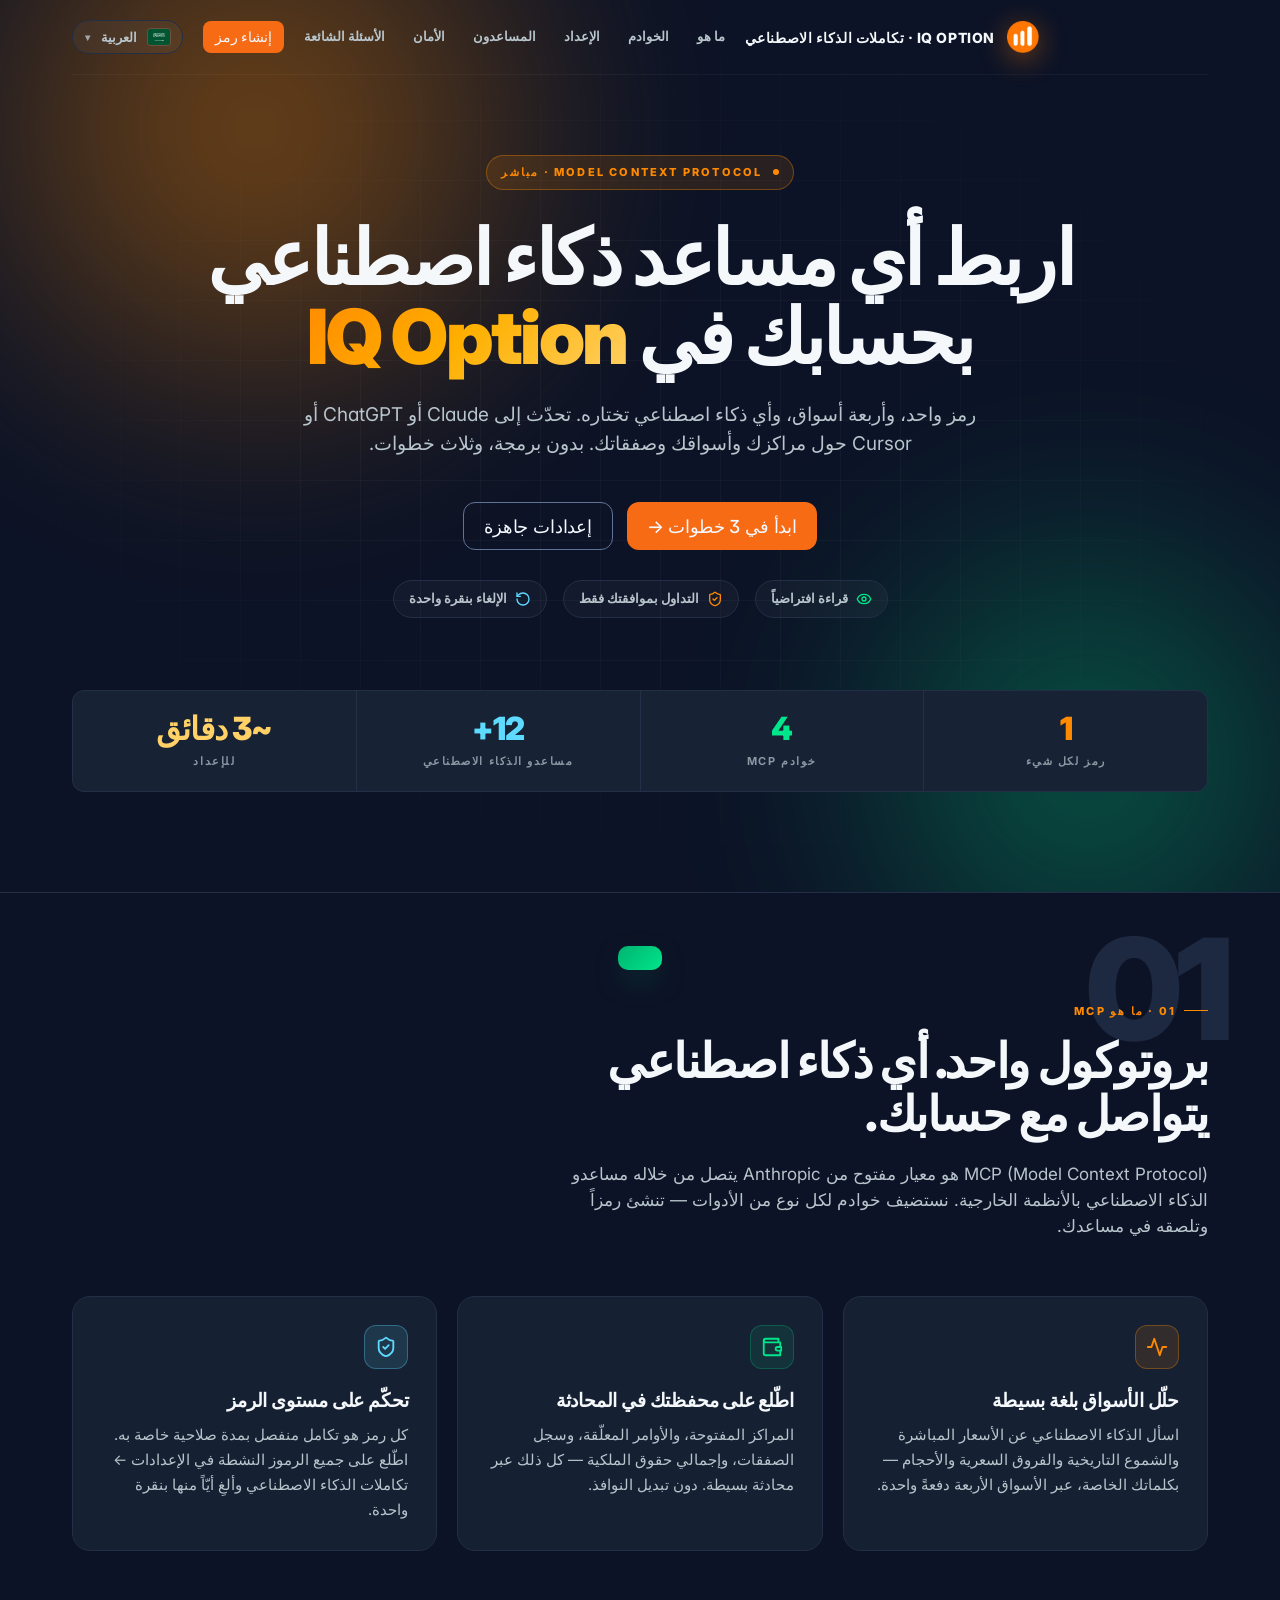
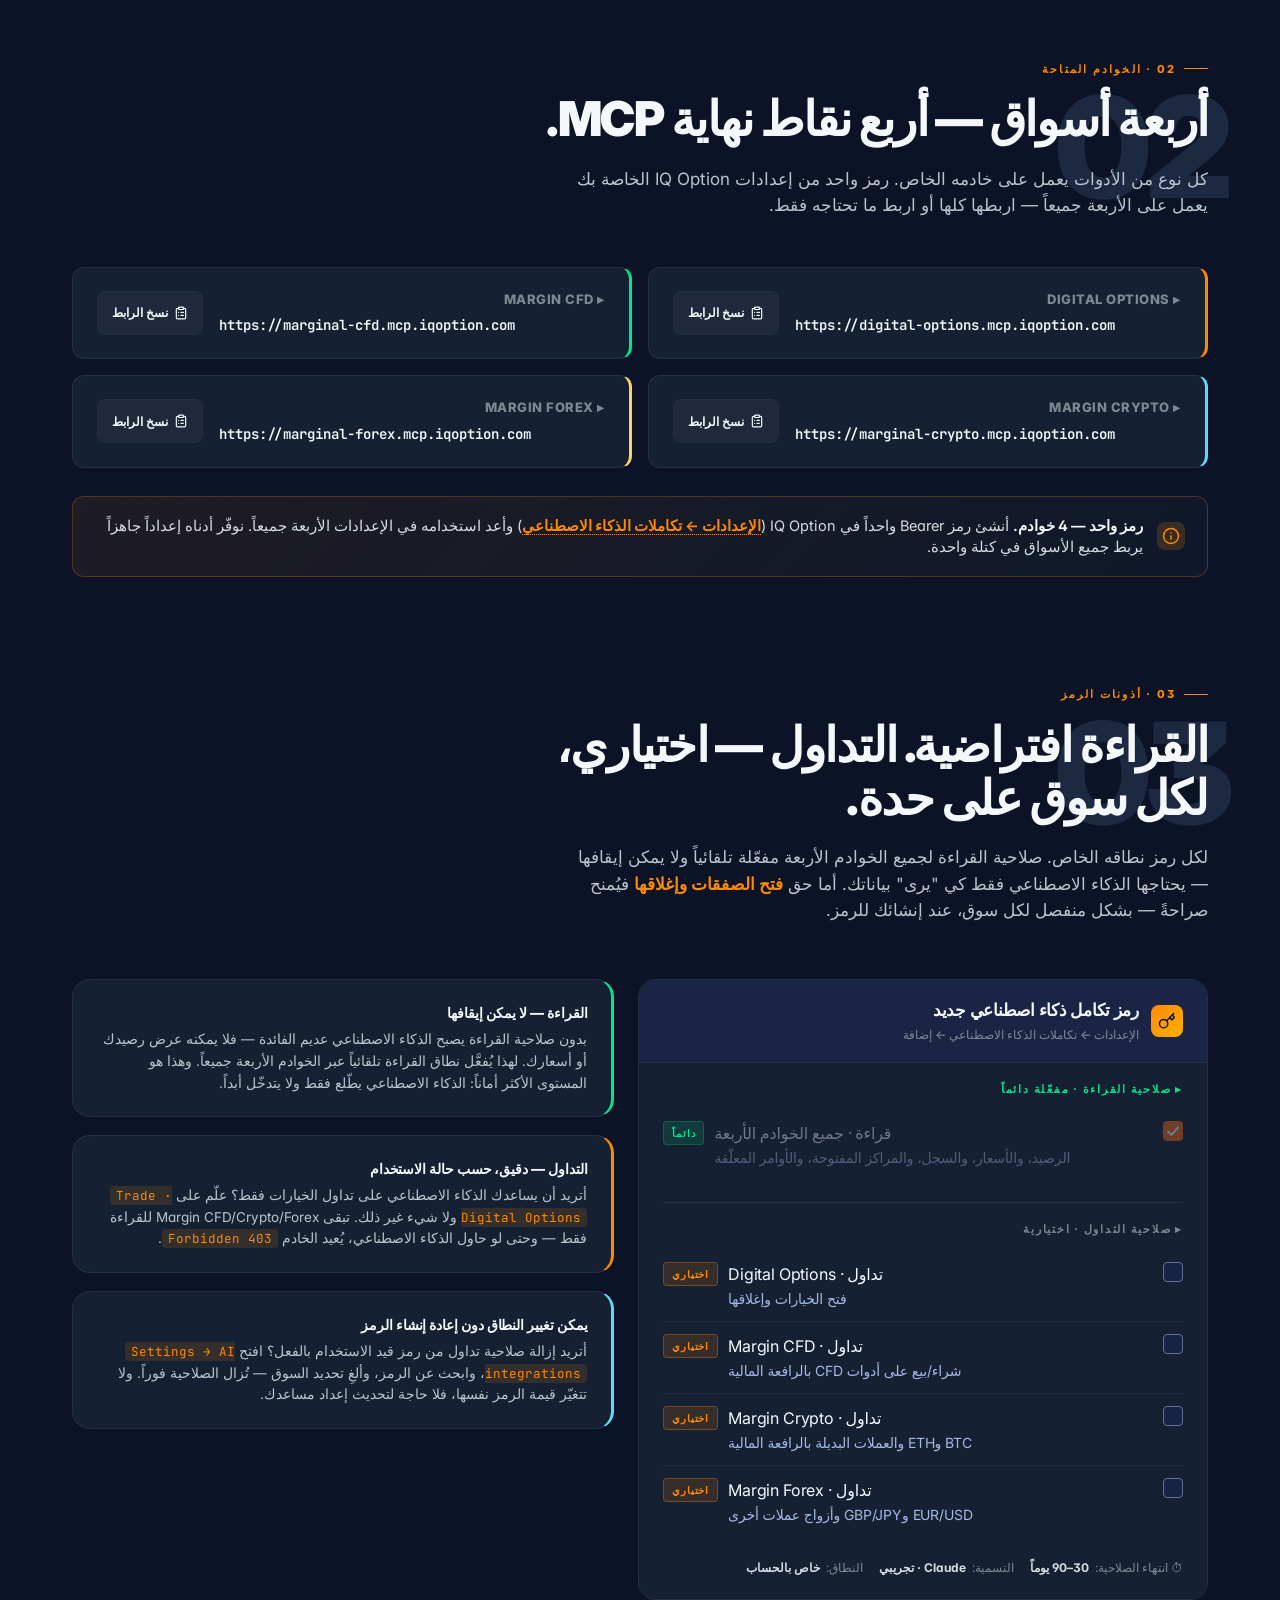
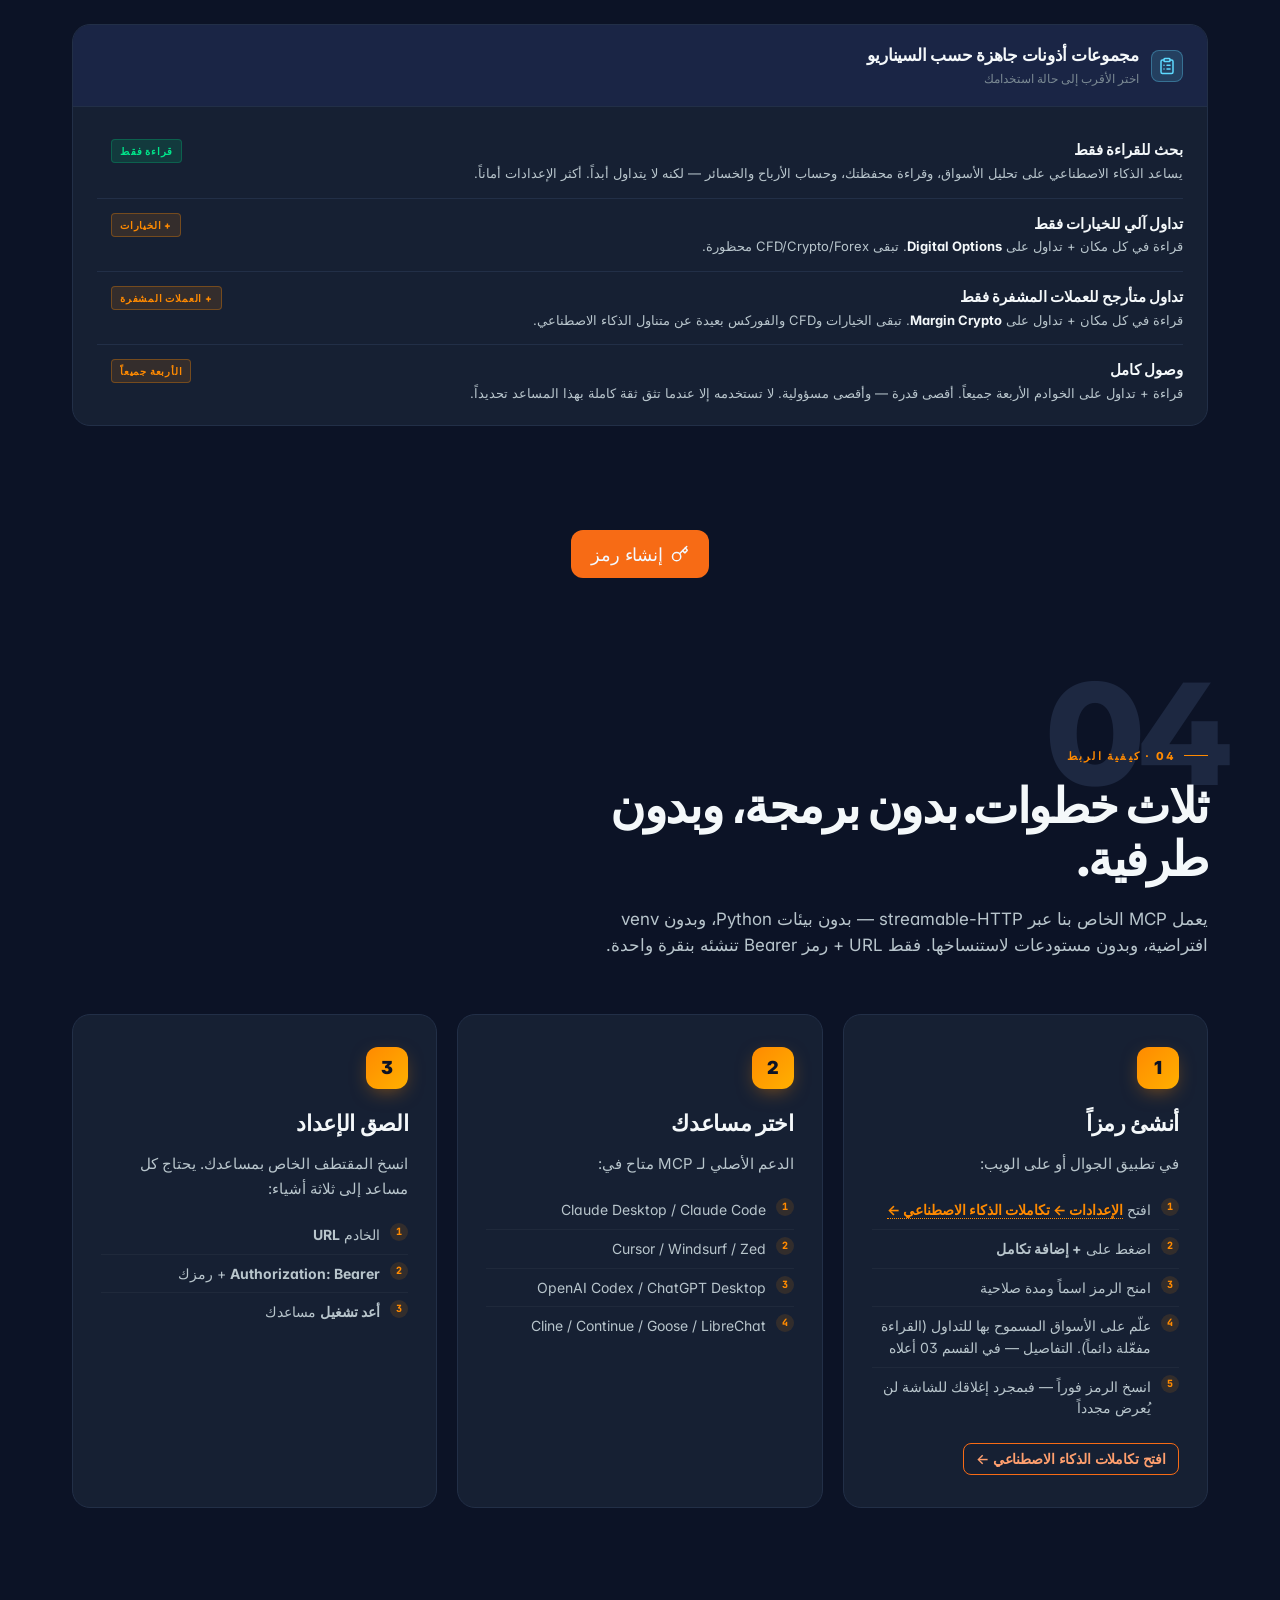
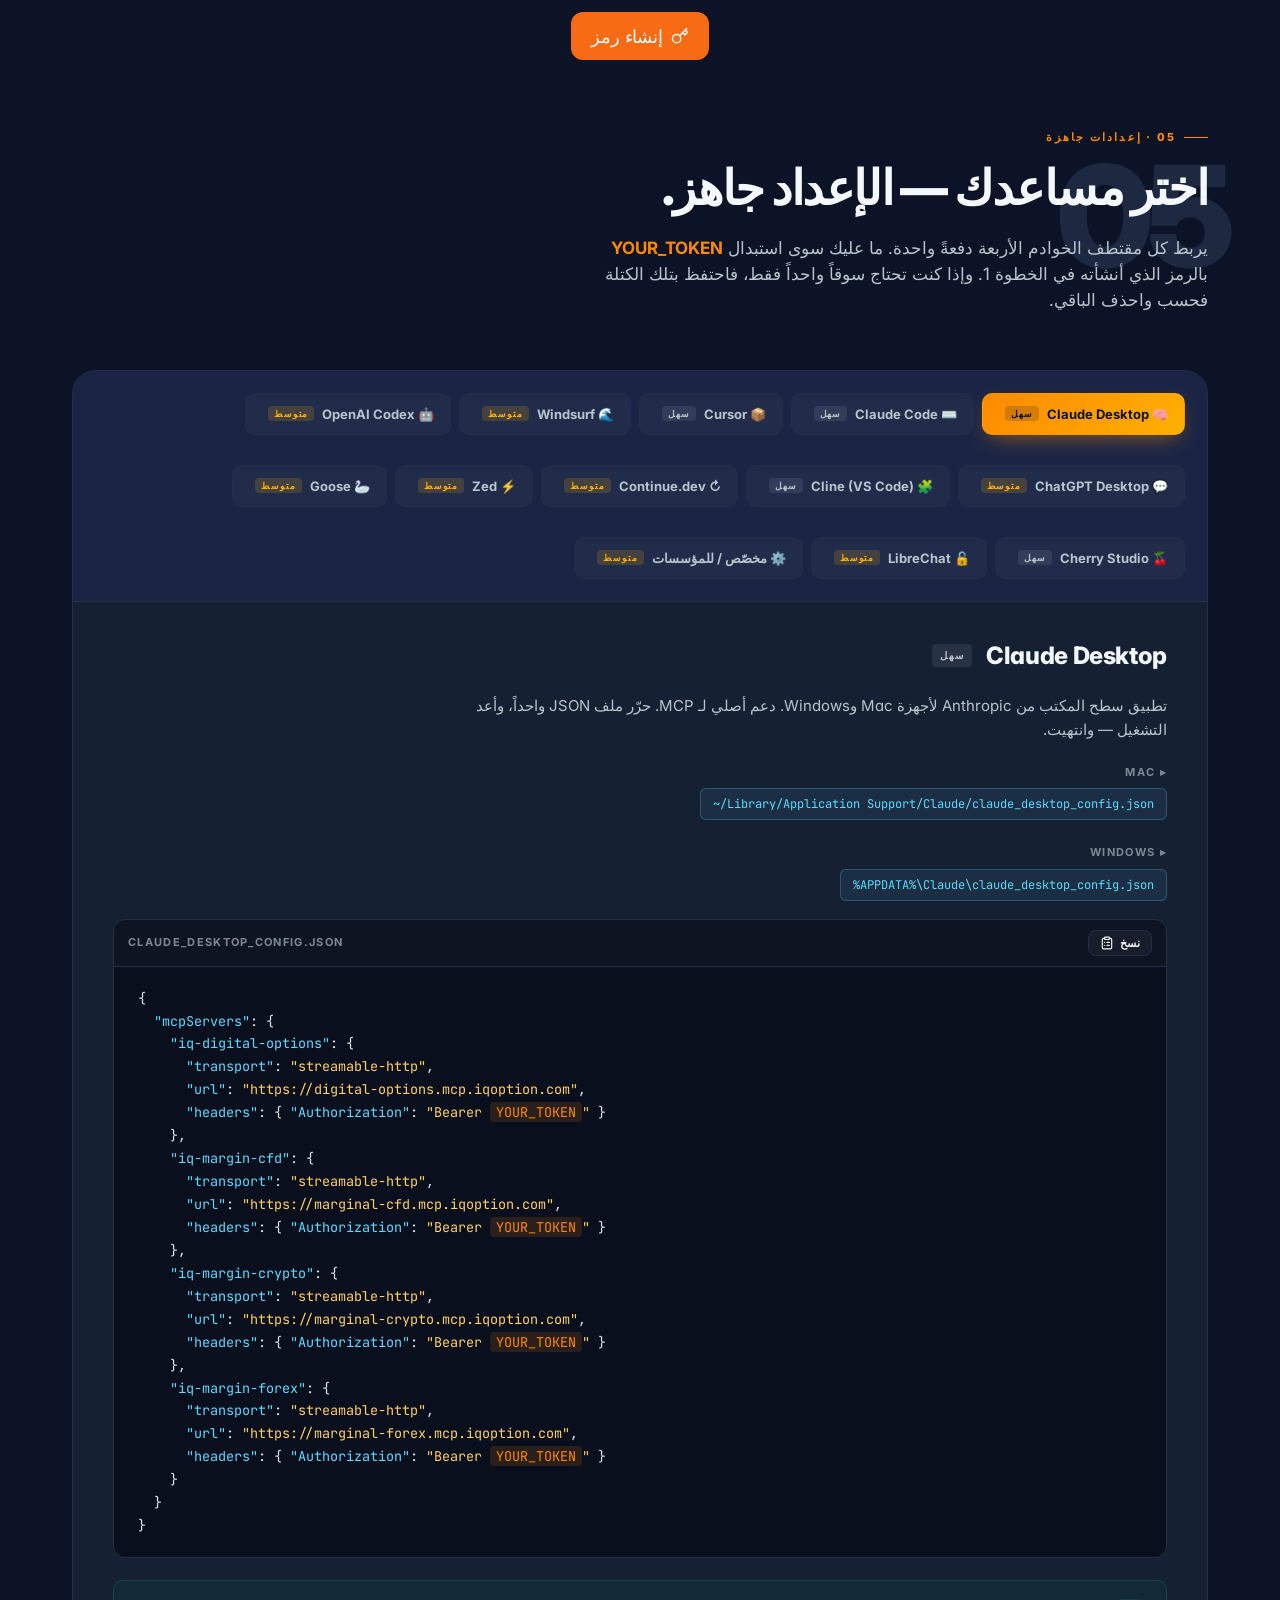
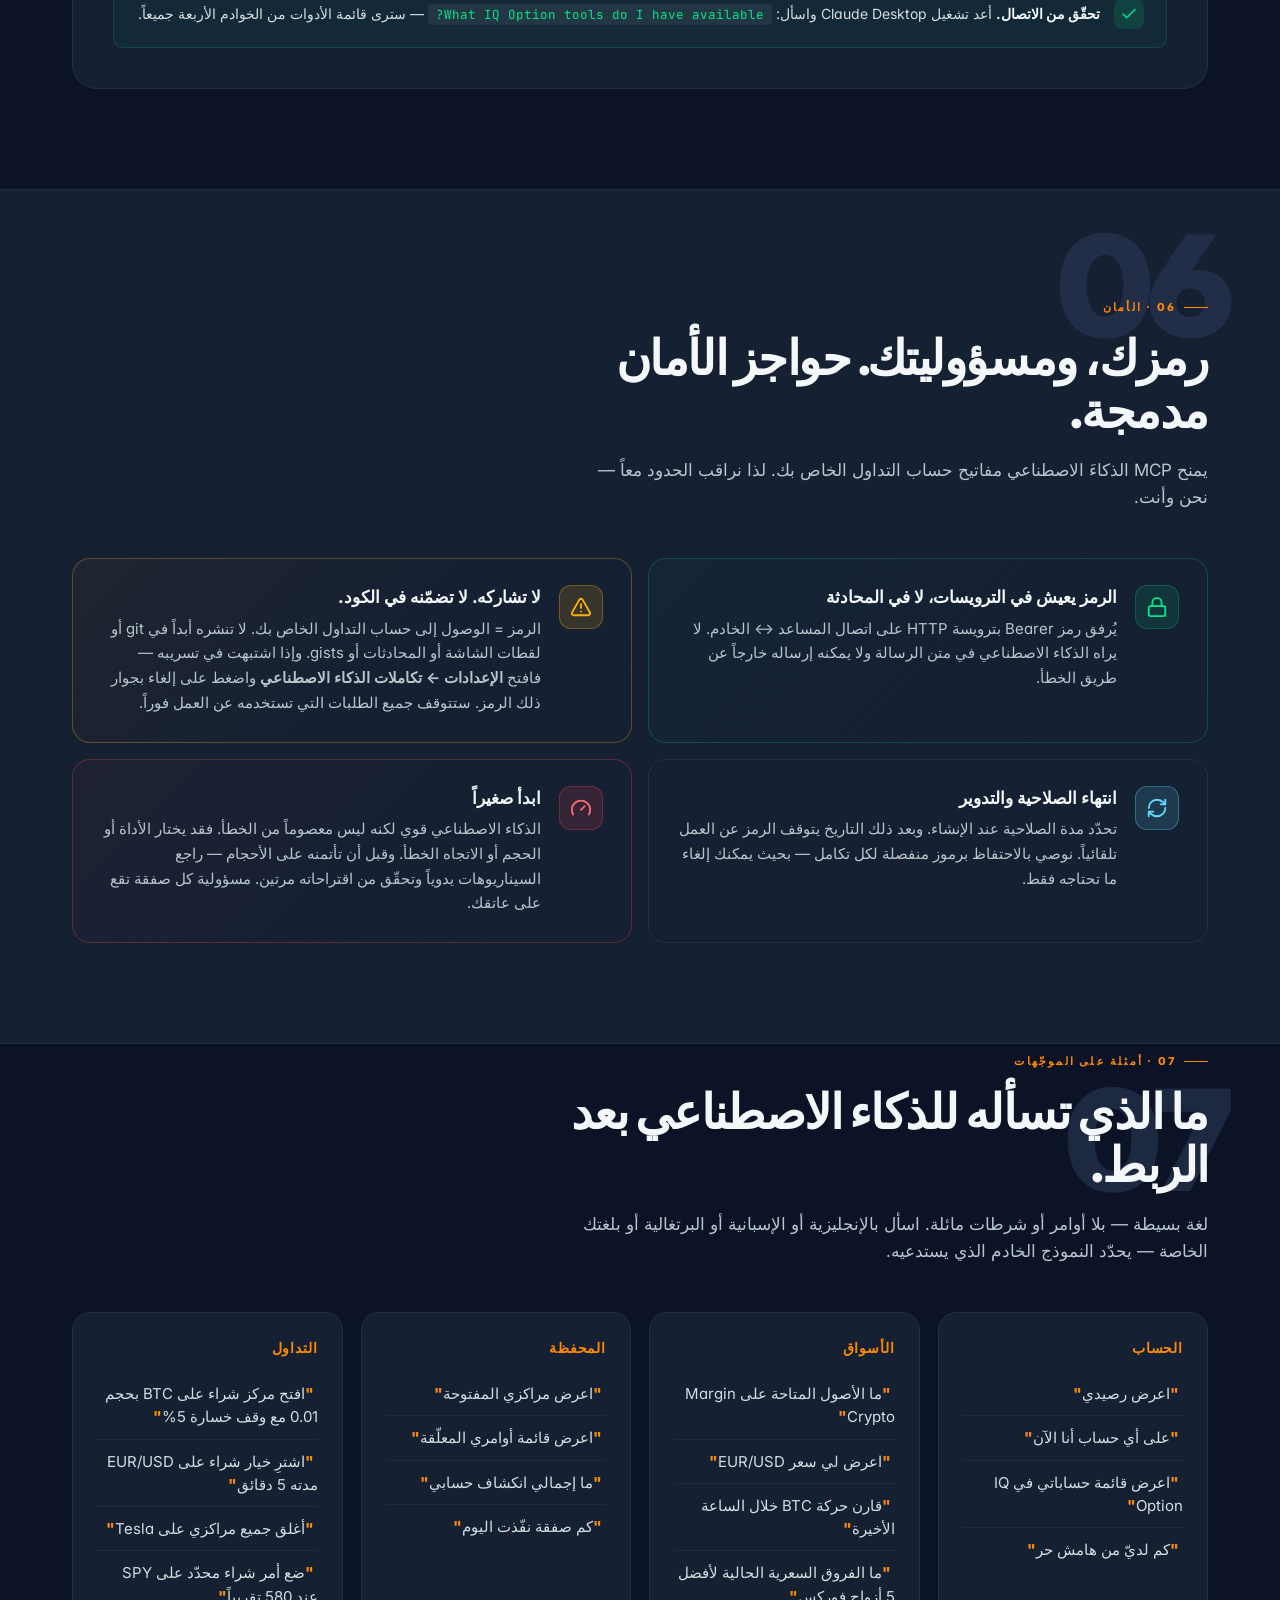
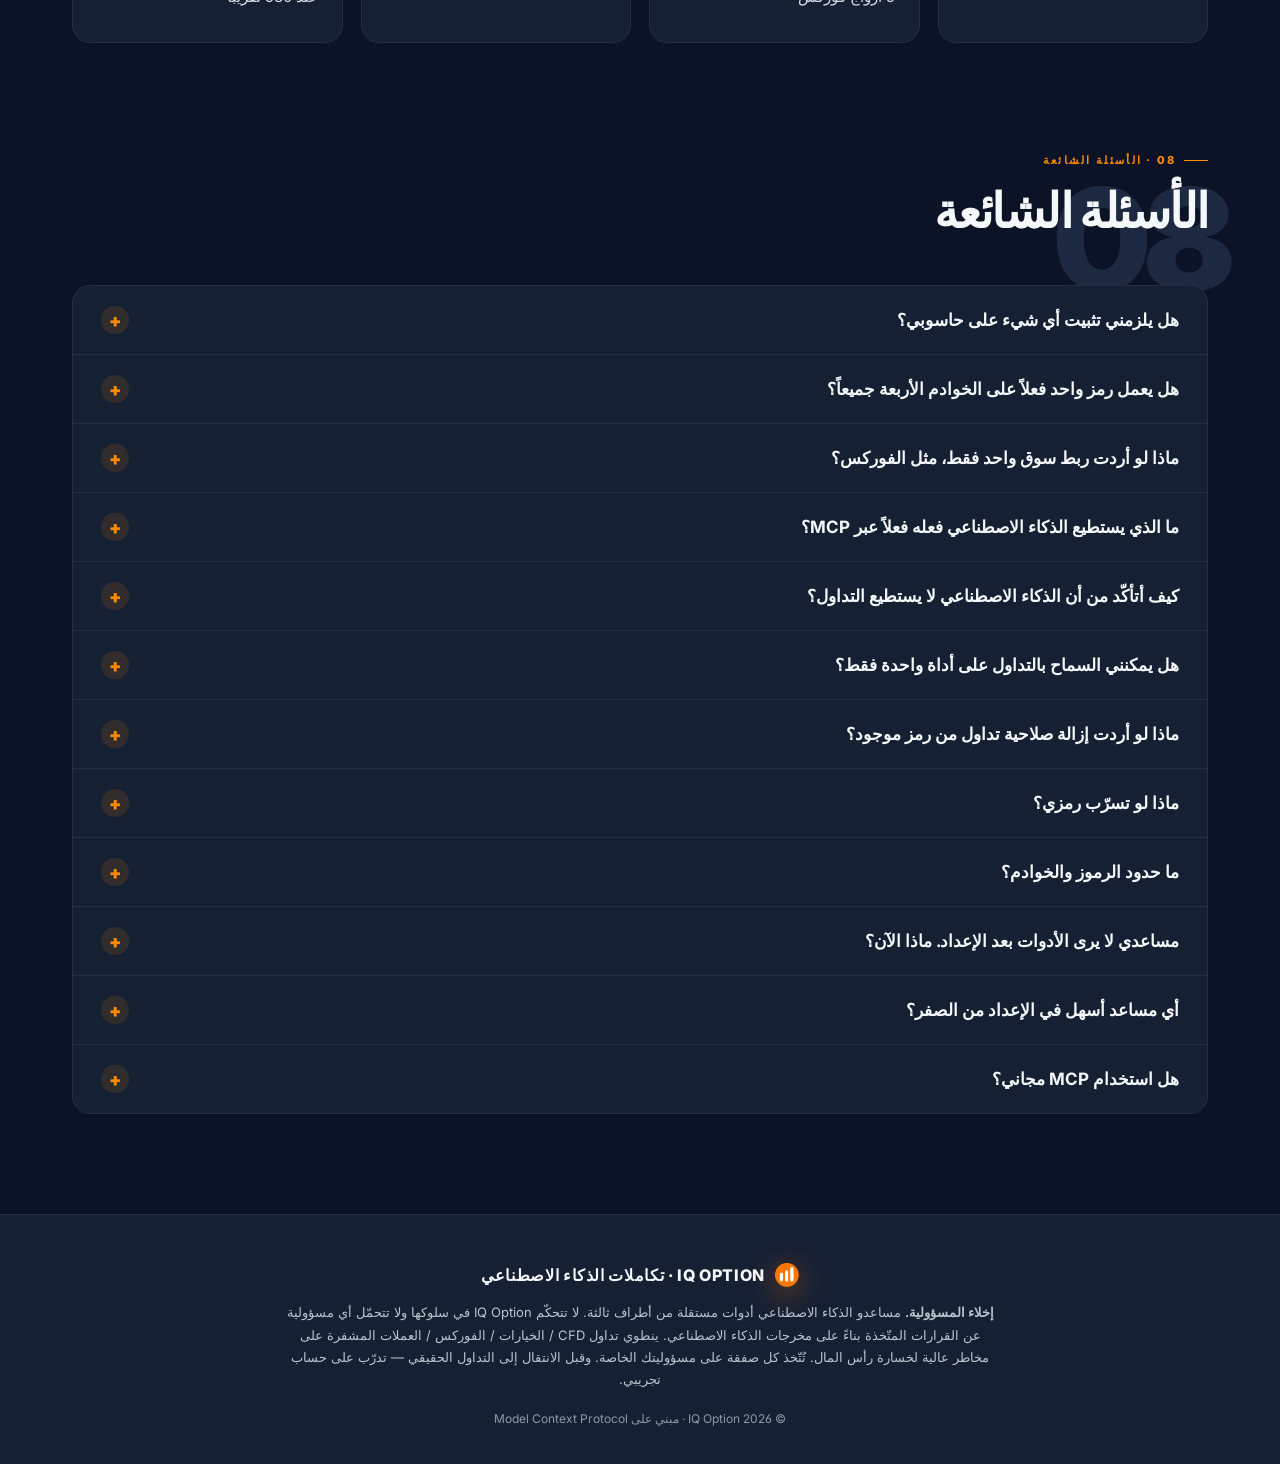
==== ar/index.html @ 525ba4e4 "Design review: mobile nav, repeated CTAs, ghost numerals (+ viewBox fix) - #7 Mobile navigation: ham" ====
<!DOCTYPE html>
<html lang="ar" dir="rtl">
<head>
<meta charset="UTF-8">
<meta name="viewport" content="width=device-width, initial-scale=1">
<title>اربط أي مساعد ذكاء اصطناعي بـ IQ Option · دليل تكامل MCP</title>
<meta name="description" content="اربط Claude وChatGPT وCursor وأكثر من 12 مساعد ذكاء اصطناعي بحسابك في IQ Option عبر Model Context Protocol (MCP). رمز Bearer واحد، وأربعة خوادم للأسواق — الخيارات الرقمية، CFD، العملات المشفرة، الفوركس. بدون برمجة، وثلاث خطوات.">
<meta name="keywords" content="IQ Option, MCP, Model Context Protocol, Claude, ChatGPT, Cursor, AI trading assistant, digital options, forex, crypto, CFD, Bearer token">
<meta name="author" content="IQ Option">
<meta name="robots" content="index, follow, max-image-preview:large, max-snippet:-1">
<meta name="theme-color" content="#0C1326">
<link rel="canonical" href="https://iqoptionmcp.com/ar/">
<link rel="alternate" hreflang="en" href="https://iqoptionmcp.com/">
<link rel="alternate" hreflang="ar-SA" href="https://iqoptionmcp.com/ar/">
<link rel="alternate" hreflang="th" href="https://iqoptionmcp.com/th/">
<link rel="alternate" hreflang="pt" href="https://iqoptionmcp.com/pt/">
<link rel="alternate" hreflang="es" href="https://iqoptionmcp.com/es/">
<link rel="alternate" hreflang="tl" href="https://iqoptionmcp.com/tl/">
<link rel="alternate" hreflang="id" href="https://iqoptionmcp.com/id/">
<link rel="alternate" hreflang="x-default" href="https://iqoptionmcp.com/">

<!-- Open Graph -->
<meta property="og:type" content="website">
<meta property="og:site_name" content="IQ Option · AI Integrations">
<meta property="og:title" content="اربط أي مساعد ذكاء اصطناعي بـ IQ Option · دليل تكامل MCP">
<meta property="og:description" content="رمز واحد، وأربعة أسواق، وأي ذكاء اصطناعي. اربط Claude أو ChatGPT أو Cursor بـ IQ Option عبر MCP في ثلاث خطوات.">
<meta property="og:url" content="https://iqoptionmcp.com/ar/">
<meta property="og:image" content="https://iqoptionmcp.com/assets/img/og.png">
<meta property="og:image:width" content="1200">
<meta property="og:image:height" content="630">
<meta property="og:image:alt" content="Connect any AI assistant to your IQ Option account via MCP">
<meta property="og:locale" content="ar">

<!-- Twitter -->
<meta name="twitter:card" content="summary_large_image">
<meta name="twitter:title" content="اربط أي مساعد ذكاء اصطناعي بـ IQ Option عبر MCP">
<meta name="twitter:description" content="رمز واحد، وأربعة أسواق، وأي ذكاء اصطناعي. Claude وChatGPT وCursor — مرتبطة بـ IQ Option في ثلاث خطوات.">
<meta name="twitter:image" content="https://iqoptionmcp.com/assets/img/og.png">

<link rel="icon" type="image/png" href="../assets/img/logo.png">
<link rel="apple-touch-icon" href="../assets/img/logo.png">
<!-- AI ingestion: full guide as plain markdown -->
<link rel="alternate" type="text/markdown" title="llms-full" href="/llms-full.txt">

<link rel="preconnect" href="https://fonts.googleapis.com">
<link rel="preconnect" href="https://fonts.gstatic.com" crossorigin>
<link href="https://fonts.googleapis.com/css2?family=Inter:wght@400;500;600;700;800;900&family=JetBrains+Mono:wght@400;500;600&display=swap" rel="stylesheet">

<!-- QEDS · Quadcode Enterprise Design System (v1.2-pilot, dark) — self-hosted snapshot -->
<link rel="stylesheet" href="../assets/css/qeds.css">
<link rel="stylesheet" href="../assets/css/tokens.css">
<link rel="stylesheet" href="../assets/css/styles.css">
<link rel="stylesheet" href="../assets/css/rtl.css">

<!-- Analytics: visits + on-site events (privacy-first, cookieless) -->
<script src="../assets/js/analytics.js" defer></script>

<!-- Structured data for AI answer engines & search -->
<script type="application/ld+json">
{
  "@context": "https://schema.org",
  "@graph": [
    {
      "@type": "WebSite",
      "@id": "https://iqoptionmcp.com/#website",
      "url": "https://iqoptionmcp.com/",
      "name": "IQ Option · AI Integrations",
      "inLanguage": "ar",
      "publisher": {
        "@id": "https://iqoptionmcp.com/#org"
      }
    },
    {
      "@type": "Organization",
      "@id": "https://iqoptionmcp.com/#org",
      "name": "IQ Option",
      "url": "https://iqoption.com",
      "logo": "https://iqoptionmcp.com/assets/img/logo.png",
      "sameAs": [
        "https://iqoption.com"
      ]
    },
    {
      "@type": "SoftwareApplication",
      "@id": "https://iqoptionmcp.com/#app",
      "name": "IQ Option AI Integrations (MCP)",
      "applicationCategory": "FinanceApplication",
      "operatingSystem": "Web, macOS, Windows, Linux",
      "inLanguage": "ar",
      "description": "رمز Bearer واحد، وأربعة خوادم MCP للأسواق (الخيارات الرقمية، CFD، العملات المشفرة، الفوركس). إعدادات جاهزة لـ Claude وChatGPT وCursor وأكثر من 12 مساعداً. بدون برمجة، وثلاث خطوات.",
      "url": "https://iqoptionmcp.com/",
      "publisher": {
        "@id": "https://iqoptionmcp.com/#org"
      },
      "offers": {
        "@type": "Offer",
        "price": "0",
        "priceCurrency": "USD"
      },
      "featureList": [
        "Read balance, quotes, history and open positions in plain language",
        "Per-market trade permissions (read default, trade opt-in)",
        "Works with Claude, ChatGPT, Cursor and 12+ AI assistants",
        "Four MCP servers: digital options, CFD, crypto, forex"
      ]
    },
    {
      "@type": "TechArticle",
      "@id": "https://iqoptionmcp.com/ar/#article",
      "headline": "اربط أي مساعد ذكاء اصطناعي بـ IQ Option عبر MCP",
      "description": "رمز Bearer واحد، وأربعة خوادم MCP للأسواق (الخيارات الرقمية، CFD، العملات المشفرة، الفوركس). إعدادات جاهزة لـ Claude وChatGPT وCursor وأكثر من 12 مساعداً. بدون برمجة، وثلاث خطوات.",
      "inLanguage": "ar",
      "isPartOf": {
        "@id": "https://iqoptionmcp.com/#website"
      },
      "datePublished": "2026-06-09",
      "dateModified": "2026-06-09",
      "image": "https://iqoptionmcp.com/assets/img/og.png",
      "author": {
        "@id": "https://iqoptionmcp.com/#org"
      },
      "publisher": {
        "@id": "https://iqoptionmcp.com/#org"
      },
      "about": {
        "@type": "Thing",
        "name": "Model Context Protocol",
        "sameAs": "https://modelcontextprotocol.io"
      }
    },
    {
      "@type": "HowTo",
      "@id": "https://iqoptionmcp.com/ar/#howto",
      "inLanguage": "ar",
      "name": "كيفية ربط مساعد ذكاء اصطناعي بـ IQ Option",
      "description": "اربط أي مساعد ذكاء اصطناعي يدعم MCP بـ IQ Option في ثلاث خطوات.",
      "totalTime": "PT3M",
      "step": [
        {
          "@type": "HowToStep",
          "position": 1,
          "url": "https://iqoptionmcp.com/ar/#setup",
          "name": "أنشئ رمزاً",
          "text": "في تطبيق الجوال أو على الويب: افتح الإعدادات ← تكاملات الذكاء الاصطناعي ← اضغط على + إضافة تكامل امنح الرمز اسماً ومدة صلاحية علّم على الأسواق المسموح بها للتداول (القراءة مفعّلة دائماً). التفاصيل — في القسم 03 أعلاه انسخ الرمز فوراً — فبمجرد إغلاقك للشاشة لن يُعرض مجدداً"
        },
        {
          "@type": "HowToStep",
          "position": 2,
          "url": "https://iqoptionmcp.com/ar/#setup",
          "name": "اختر مساعدك",
          "text": "الدعم الأصلي لـ MCP متاح في: Claude Desktop / Claude Code Cursor / Windsurf / Zed OpenAI Codex / ChatGPT Desktop Cline / Continue / Goose / LibreChat"
        },
        {
          "@type": "HowToStep",
          "position": 3,
          "url": "https://iqoptionmcp.com/ar/#setup",
          "name": "الصق الإعداد",
          "text": "انسخ المقتطف الخاص بمساعدك. يحتاج كل مساعد إلى ثلاثة أشياء: الخادم URL Authorization: Bearer + رمزك أعد تشغيل مساعدك"
        }
      ]
    },
    {
      "@type": "FAQPage",
      "@id": "https://iqoptionmcp.com/ar/#faq",
      "inLanguage": "ar",
      "mainEntity": [
        {
          "@type": "Question",
          "name": "هل يلزمني تثبيت أي شيء على حاسوبي؟",
          "acceptedAnswer": {
            "@type": "Answer",
            "text": "لا. نستضيف خوادم MCP الخاصة بنا بأنفسنا — بدون مستودعات لاستنساخها، وبدون Python أو venv لتثبيتها. فقط URL + رمز Bearer في إعداد مساعد الذكاء الاصطناعي الخاص بك."
          }
        },
        {
          "@type": "Question",
          "name": "هل يعمل رمز واحد فعلاً على الخوادم الأربعة جميعاً؟",
          "acceptedAnswer": {
            "@type": "Answer",
            "text": "نعم. أنشئ رمز Bearer واحداً في Settings → AI integrations واستخدمه في ترويسة Authorization لجميع نقاط النهاية الأربع: digital-options وmarginal-cfd وmarginal-crypto وmarginal-forex."
          }
        },
        {
          "@type": "Question",
          "name": "ماذا لو أردت ربط سوق واحد فقط، مثل الفوركس؟",
          "acceptedAnswer": {
            "@type": "Answer",
            "text": "احذف الكتل الأخرى من الإعداد — واحتفظ فقط بـ iq-margin-forex . سيرى الذكاء الاصطناعي أدوات ذلك الخادم فقط ولن يتمكّن من المساس، مثلاً، بالخيارات عن طريق الخطأ."
          }
        },
        {
          "@type": "Question",
          "name": "ما الذي يستطيع الذكاء الاصطناعي فعله فعلاً عبر MCP؟",
          "acceptedAnswer": {
            "@type": "Answer",
            "text": "يكشف كل خادم من خوادمنا قائمة أدواته الخاصة — ويمكنك الاطّلاع على المجموعة الكاملة فور الربط بسؤال المساعد: \"ما أدوات IQ Option المتاحة لديك؟\". وإجمالاً هذا يشمل قراءة بيانات السوق والمحفظة والصفقات، إضافةً إلى طرق فتح المراكز وإغلاقها. والطرق المتاحة لرمز معيّن يحدّدها نطاقه (قراءة + تداول اختياري لكل سوق)."
          }
        },
        {
          "@type": "Question",
          "name": "كيف أتأكّد من أن الذكاء الاصطناعي لا يستطيع التداول؟",
          "acceptedAnswer": {
            "@type": "Answer",
            "text": "عند إنشاء الرمز في Settings → AI integrations ببساطة لا تعلّم على أي من خانات \"تداول · …\" الأربع. تبقى القراءة مفعّلة (لا يمكن إيقافها — يحتاجها الذكاء الاصطناعي)، وأي محاولة لاستدعاء أداة تداول ستُعيد 403 Forbidden . وهذا هو الإعداد الأكثر أماناً لحالات استخدام البحث."
          }
        },
        {
          "@type": "Question",
          "name": "هل يمكنني السماح بالتداول على أداة واحدة فقط؟",
          "acceptedAnswer": {
            "@type": "Answer",
            "text": "نعم. على سبيل المثال، علّم فقط على Trade · Margin Crypto — سيتمكّن الذكاء الاصطناعي من فتح مراكز العملات المشفرة وإغلاقها، لكن تبقى الخيارات وCFD والفوركس للقراءة فقط. مفيد عندما تختبر إعداد الذكاء الاصطناعي على سوق تشعر بالارتياح تجاهه."
          }
        },
        {
          "@type": "Question",
          "name": "ماذا لو أردت إزالة صلاحية تداول من رمز موجود؟",
          "acceptedAnswer": {
            "@type": "Answer",
            "text": "افتح Settings → AI integrations ، وابحث عن الرمز وألغِ تحديد الخانة المعنية (مثل Trade · Margin CFD ). تُزال الصلاحية فوراً — وسيبدأ الخادم بإعادة 403 Forbidden على استدعاءات التداول لذلك السوق. ولا تتغيّر قيمة الرمز نفسها، فلا حاجة للمساس بإعداد مساعدك."
          }
        },
        {
          "@type": "Question",
          "name": "ماذا لو تسرّب رمزي؟",
          "acceptedAnswer": {
            "@type": "Answer",
            "text": "انتقل إلى Settings → AI integrations ، وابحث عن الرمز المخترق واضغط على إلغاء. ستتوقف جميع الطلبات التي تستخدمه عن العمل فوراً. أنشئ رمزاً جديداً وحدّث إعداد المساعد."
          }
        },
        {
          "@type": "Question",
          "name": "ما حدود الرموز والخوادم؟",
          "acceptedAnswer": {
            "@type": "Answer",
            "text": "يمكن أن يكون لحساب واحد عدّة رموز نشطة في آنٍ واحد (تظهر في قائمة الرموز النشطة). ويعمل الرمز الواحد عبر الخوادم الأربعة جميعاً. وإذا أردت مفاتيح منفصلة لكل تكامل لتسهيل الإلغاء — فأنشئ عدّة رموز وامنحها أسماءً ذات دلالة."
          }
        },
        {
          "@type": "Question",
          "name": "مساعدي لا يرى الأدوات بعد الإعداد. ماذا الآن؟",
          "acceptedAnswer": {
            "@type": "Answer",
            "text": "قائمة التحقق: (1) أعد تشغيل المساعد بالكامل، (2) تأكّد من نسخ الرمز دون مسافات بيضاء زائدة في بدايته أو نهايته، (3) تحقّق من أن عنوان URL لا يحتوي على شرطة مائلة لاحقة وأنه يطابق اشتراكك، (4) تأكّد من أن ترويسة Authorization تبدأ تماماً بـ Bearer (لاحظ المسافة)، (5) راجع سجلات المساعد — عادةً ما يكون خطأ في صياغة JSON ضمن الإعداد."
          }
        },
        {
          "@type": "Question",
          "name": "أي مساعد أسهل في الإعداد من الصفر؟",
          "acceptedAnswer": {
            "@type": "Answer",
            "text": "إن لم تكن مطوّراً — فاختر Claude Desktop أو Cherry Studio: كلاهما يوفّر واجهة تتولّى الإعداد نيابةً عنك. وإن كنت تعيش في الكود — فسيبدو Cursor أو Claude Code أكثر طبيعيةً لك."
          }
        },
        {
          "@type": "Question",
          "name": "هل استخدام MCP مجاني؟",
          "acceptedAnswer": {
            "@type": "Answer",
            "text": "في الوقت الحالي — نعم، مجاني لجميع عملاء IQ Option أصحاب الحسابات النشطة. أنت تدفع فقط مقابل اشتراك مساعد الذكاء الاصطناعي الخاص بك (Claude Pro / ChatGPT Plus، إلخ)."
          }
        }
      ]
    }
  ]
}
</script>
</head>
<body>
<!-- ════════════════════════════════════════════════════════════════════
     HERO
     ════════════════════════════════════════════════════════════════════ -->
<a class="skip-link" href="#main">تخطَّ إلى المحتوى</a>
<!-- Icon sprite (Lucide) — decorative, locale-neutral -->
<svg aria-hidden="true" focusable="false" height="0" style="position:absolute" width="0">
<symbol id="i-activity" viewBox="0 0 24 24"><path d="M22 12h-4l-3 9L9 3l-3 9H2"></path></symbol>
<symbol id="i-wallet" viewBox="0 0 24 24"><path d="M21 12V7H5a2 2 0 0 1 0-4h14v4"></path><path d="M3 5v14a2 2 0 0 0 2 2h16v-5"></path><path d="M18 12a2 2 0 0 0 0 4h4v-4Z"></path></symbol>
<symbol id="i-shield-check" viewBox="0 0 24 24"><path d="M20 13c0 5-3.5 7.5-7.66 8.95a1 1 0 0 1-.67-.01C7.5 20.5 4 18 4 13V6a1 1 0 0 1 1-1c2 0 4.5-1.2 6.24-2.72a1.17 1.17 0 0 1 1.52 0C14.51 3.81 17 5 19 5a1 1 0 0 1 1 1Z"></path><path d="m9 12 2 2 4-4"></path></symbol>
<symbol id="i-info" viewBox="0 0 24 24"><circle cx="12" cy="12" r="10"></circle><path d="M12 16v-4"></path><path d="M12 8h.01"></path></symbol>
<symbol id="i-key" viewBox="0 0 24 24"><path d="m15.5 7.5 2.3 2.3a1 1 0 0 0 1.4 0l2.1-2.1a1 1 0 0 0 0-1.4L19 4"></path><path d="m21 2-9.6 9.6"></path><circle cx="7.5" cy="15.5" r="5.5"></circle></symbol>
<symbol id="i-clipboard" viewBox="0 0 24 24"><rect height="4" rx="1" width="8" x="8" y="2"></rect><path d="M16 4h2a2 2 0 0 1 2 2v14a2 2 0 0 1-2 2H6a2 2 0 0 1-2-2V6a2 2 0 0 1 2-2h2"></path><path d="M12 11h4"></path><path d="M12 16h4"></path><path d="M8 11h.01"></path><path d="M8 16h.01"></path></symbol>
<symbol id="i-check" viewBox="0 0 24 24"><path d="M20 6 9 17l-5-5"></path></symbol>
<symbol id="i-lock" viewBox="0 0 24 24"><rect height="11" rx="2" width="18" x="3" y="11"></rect><path d="M7 11V7a5 5 0 0 1 10 0v4"></path></symbol>
<symbol id="i-alert" viewBox="0 0 24 24"><path d="m21.73 18-8-14a2 2 0 0 0-3.48 0l-8 14A2 2 0 0 0 4 21h16a2 2 0 0 0 1.73-3Z"></path><path d="M12 9v4"></path><path d="M12 17h.01"></path></symbol>
<symbol id="i-refresh" viewBox="0 0 24 24"><path d="M3 12a9 9 0 0 1 9-9 9.75 9.75 0 0 1 6.74 2.74L21 8"></path><path d="M21 3v5h-5"></path><path d="M21 12a9 9 0 0 1-9 9 9.75 9.75 0 0 1-6.74-2.74L3 16"></path><path d="M3 21v-5h5"></path></symbol>
<symbol id="i-gauge" viewBox="0 0 24 24"><path d="m12 14 4-4"></path><path d="M3.34 19a10 10 0 1 1 17.32 0"></path></symbol>
<symbol id="i-eye" viewBox="0 0 24 24"><path d="M2.06 12.35a1 1 0 0 1 0-.7 10.75 10.75 0 0 1 19.88 0 1 1 0 0 1 0 .7 10.75 10.75 0 0 1-19.88 0"></path><circle cx="12" cy="12" r="3"></circle></symbol>
<symbol id="i-rotate" viewBox="0 0 24 24"><path d="M3 12a9 9 0 1 0 9-9 9.75 9.75 0 0 0-6.74 2.74L3 8"></path><path d="M3 3v5h5"></path></symbol>
<symbol id="i-menu" viewBox="0 0 24 24"><path d="M4 6h16"></path><path d="M4 12h16"></path><path d="M4 18h16"></path></symbol>
</svg>
<main id="main">
<div class="hero-shell">
<div class="hero-bg"></div>
<div class="hero-grid"></div>
<div class="container">
<nav aria-label="Primary" class="nav">
<div class="logo">
<img alt="IQ Option" class="logo-mark" height="32" src="../assets/img/logo.png" width="32"/>
        IQ OPTION · تكاملات الذكاء الاصطناعي
      </div>
<button aria-controls="nav-links" aria-expanded="false" aria-label="Menu" class="nav-toggle" type="button">
<svg aria-hidden="true" class="ic"><use href="#i-menu"></use></svg>
</button>
<div class="nav-links" id="nav-links">
<a href="#what">ما هو</a>
<a href="#servers">الخوادم</a>
<a href="#setup">الإعداد</a>
<a href="#assistants">المساعدون</a>
<a href="#safety">الأمان</a>
<a href="#faq">الأسئلة الشائعة</a>
</div>
<a class="qeds-button nav-cta" data-context="accent" data-cta="nav" data-prominence="primary" data-size="sm" href="https://iqoption.com/en/profile/ai-integration" rel="noopener" target="_blank">
<svg aria-hidden="true" class="ic"><use href="#i-key"></use></svg>
<span class="qeds-button__label">إنشاء رمز</span>
</a>
<div class="lang-switch"><button class="lang-toggle" type="button" aria-expanded="false" aria-controls="lang-menu" aria-label="Language"><img class="lang-flag" src="../assets/img/flags/sa.png" alt="" width="22" height="16"><span class="lang-current">العربية</span><span class="lang-caret" aria-hidden="true">▾</span></button><ul class="lang-menu" id="lang-menu" hidden><li><a href="../" hreflang="en" lang="en"><span class="lang-name"><img class="lang-flag" src="../assets/img/flags/gb.png" alt="" width="22" height="16"><span class="lang-label">English</span></span></a></li><li><a href="../ar/" hreflang="ar-SA" lang="ar" aria-current="true"><span class="lang-name"><img class="lang-flag" src="../assets/img/flags/sa.png" alt="" width="22" height="16"><span class="lang-label">العربية</span></span></a></li><li><a href="../th/" hreflang="th" lang="th"><span class="lang-name"><img class="lang-flag" src="../assets/img/flags/th.png" alt="" width="22" height="16"><span class="lang-label">ไทย</span></span></a></li><li><a href="../pt/" hreflang="pt" lang="pt"><span class="lang-name"><img class="lang-flag" src="../assets/img/flags/br.png" alt="" width="22" height="16"><span class="lang-label">Português</span></span></a></li><li><a href="../es/" hreflang="es" lang="es"><span class="lang-name"><img class="lang-flag" src="../assets/img/flags/es.png" alt="" width="22" height="16"><span class="lang-label">Español</span></span></a></li><li><a href="../tl/" hreflang="tl" lang="tl"><span class="lang-name"><img class="lang-flag" src="../assets/img/flags/ph.png" alt="" width="22" height="16"><span class="lang-label">Tagalog</span></span></a></li><li><a href="../id/" hreflang="id" lang="id"><span class="lang-name"><img class="lang-flag" src="../assets/img/flags/id.png" alt="" width="22" height="16"><span class="lang-label">Bahasa Indonesia</span></span></a></li></ul></div></nav>
<div class="hero">
<span class="badge">
<span class="badge-dot"></span>
        Model Context Protocol · مباشر
      </span>
<h1 class="hero-title">
        اربط أي مساعد ذكاء اصطناعي<br/>
        بحسابك في <span class="hero-grad">IQ Option</span>
</h1>
<p class="hero-sub">
        رمز واحد، وأربعة أسواق، وأي ذكاء اصطناعي تختاره. تحدّث إلى Claude أو ChatGPT أو Cursor حول مراكزك وأسواقك وصفقاتك. بدون برمجة، وثلاث خطوات.
      </p>
<div class="hero-cta">
<a class="qeds-button" data-context="accent" data-prominence="primary" data-size="lg" href="#setup">
<span class="qeds-button__label">ابدأ في 3 خطوات →</span>
</a>
<a class="qeds-button" data-context="general" data-prominence="tertiary" data-size="lg" href="#assistants">
<span class="qeds-button__label">إعدادات جاهزة</span>
</a>
</div>
<div class="trust-strip">
<span class="trust-chip"><svg aria-hidden="true" class="ic"><use href="#i-eye"></use></svg>قراءة افتراضياً</span>
<span class="trust-chip"><svg aria-hidden="true" class="ic"><use href="#i-shield-check"></use></svg>التداول بموافقتك فقط</span>
<span class="trust-chip"><svg aria-hidden="true" class="ic"><use href="#i-rotate"></use></svg>الإلغاء بنقرة واحدة</span>
</div>
<div class="hero-stats reveal">
<div class="hstat">
<div class="hstat-num">1</div>
<div class="hstat-label">رمز لكل شيء</div>
</div>
<div class="hstat">
<div class="hstat-num green">4</div>
<div class="hstat-label">خوادم MCP</div>
</div>
<div class="hstat">
<div class="hstat-num cyan">12+</div>
<div class="hstat-label">مساعدو الذكاء الاصطناعي</div>
</div>
<div class="hstat">
<div class="hstat-num gold">~3 دقائق</div>
<div class="hstat-label">للإعداد</div>
</div>
</div>
</div>
</div>
</div>
<!-- ════════════════════════════════════════════════════════════════════
     WHAT IS MCP
     ════════════════════════════════════════════════════════════════════ -->
<section data-num="01" id="what">
<div class="container">
<div class="section-eyebrow">01 · ما هو MCP</div>
<h2 class="section-title">بروتوكول واحد. أي ذكاء اصطناعي يتواصل مع حسابك.</h2>
<p class="section-sub">
      MCP (Model Context Protocol) هو معيار مفتوح من Anthropic يتصل من خلاله مساعدو الذكاء الاصطناعي بالأنظمة الخارجية. نستضيف خوادم لكل نوع من الأدوات — تنشئ رمزاً وتلصقه في مساعدك.
    </p>
<div class="cap-grid">
<div class="cap-card reveal">
<div class="cap-ic orange"><svg aria-hidden="true" class="ic"><use href="#i-activity"></use></svg></div>
<h3>حلّل الأسواق بلغة بسيطة</h3>
<p>اسأل الذكاء الاصطناعي عن الأسعار المباشرة والشموع التاريخية والفروق السعرية والأحجام — بكلماتك الخاصة، عبر الأسواق الأربعة دفعةً واحدة.</p>
</div>
<div class="cap-card reveal">
<div class="cap-ic green"><svg aria-hidden="true" class="ic"><use href="#i-wallet"></use></svg></div>
<h3>اطّلع على محفظتك في المحادثة</h3>
<p>المراكز المفتوحة، والأوامر المعلّقة، وسجل الصفقات، وإجمالي حقوق الملكية — كل ذلك عبر محادثة بسيطة. دون تبديل النوافذ.</p>
</div>
<div class="cap-card reveal">
<div class="cap-ic cyan"><svg aria-hidden="true" class="ic"><use href="#i-shield-check"></use></svg></div>
<h3>تحكّم على مستوى الرمز</h3>
<p>كل رمز هو تكامل منفصل بمدة صلاحية خاصة به. اطّلع على جميع الرموز النشطة في الإعدادات ← تكاملات الذكاء الاصطناعي وألغِ أيّاً منها بنقرة واحدة.</p>
</div>
</div>
</div>
</section>
<!-- ════════════════════════════════════════════════════════════════════
     SERVERS
     ════════════════════════════════════════════════════════════════════ -->
<section data-num="02" id="servers" style="padding-top:0;">
<div class="container">
<div class="section-eyebrow">02 · الخوادم المتاحة</div>
<h2 class="section-title">أربعة أسواق — أربع نقاط نهاية MCP.</h2>
<p class="section-sub">
      كل نوع من الأدوات يعمل على خادمه الخاص. رمز واحد من إعدادات IQ Option الخاصة بك يعمل على الأربعة جميعاً — اربطها كلها أو اربط ما تحتاجه فقط.
    </p>
<div class="servers-row">
<div class="srv-card">
<div class="srv-info">
<div class="srv-name">▸ Digital Options</div>
<div class="srv-url">https://digital-options.mcp.iqoption.com</div>
</div>
<button class="copy-btn" data-copy="https://digital-options.mcp.iqoption.com"><svg aria-hidden="true" class="ic"><use href="#i-clipboard"></use></svg> نسخ الرابط</button>
</div>
<div class="srv-card green">
<div class="srv-info">
<div class="srv-name">▸ Margin CFD</div>
<div class="srv-url">https://marginal-cfd.mcp.iqoption.com</div>
</div>
<button class="copy-btn" data-copy="https://marginal-cfd.mcp.iqoption.com"><svg aria-hidden="true" class="ic"><use href="#i-clipboard"></use></svg> نسخ الرابط</button>
</div>
<div class="srv-card cyan">
<div class="srv-info">
<div class="srv-name">▸ Margin Crypto</div>
<div class="srv-url">https://marginal-crypto.mcp.iqoption.com</div>
</div>
<button class="copy-btn" data-copy="https://marginal-crypto.mcp.iqoption.com"><svg aria-hidden="true" class="ic"><use href="#i-clipboard"></use></svg> نسخ الرابط</button>
</div>
<div class="srv-card gold">
<div class="srv-info">
<div class="srv-name">▸ Margin Forex</div>
<div class="srv-url">https://marginal-forex.mcp.iqoption.com</div>
</div>
<button class="copy-btn" data-copy="https://marginal-forex.mcp.iqoption.com"><svg aria-hidden="true" class="ic"><use href="#i-clipboard"></use></svg> نسخ الرابط</button>
</div>
</div>
<div class="one-token-tip">
<div class="info-ic"><svg aria-hidden="true" class="ic"><use href="#i-info"></use></svg></div>
<div>
<strong>رمز واحد — 4 خوادم.</strong> أنشئ رمز Bearer واحداً في IQ Option (<a href="https://iqoption.com/en/profile/ai-integration" rel="noopener" style="color:var(--accent); font-weight:700; border-bottom:1px dotted var(--accent);" target="_blank">الإعدادات ← تكاملات الذكاء الاصطناعي</a>) وأعد استخدامه في الإعدادات الأربعة جميعاً. نوفّر أدناه إعداداً جاهزاً يربط جميع الأسواق في كتلة واحدة.
      </div>
</div>
</div>
</section>
<!-- ════════════════════════════════════════════════════════════════════
     PERMISSIONS · per-instrument trade opt-in
     ════════════════════════════════════════════════════════════════════ -->
<section data-num="03" id="permissions" style="padding-top:0;">
<div class="container">
<div class="section-eyebrow">03 · أذونات الرمز</div>
<h2 class="section-title">القراءة افتراضية. التداول — اختياري، لكل سوق على حدة.</h2>
<p class="section-sub">
      لكل رمز نطاقه الخاص. صلاحية القراءة لجميع الخوادم الأربعة مفعّلة تلقائياً ولا يمكن إيقافها — يحتاجها الذكاء الاصطناعي فقط كي "يرى" بياناتك. أما حق <strong style="color:var(--accent);">فتح الصفقات وإغلاقها</strong> فيُمنح صراحةً — بشكل منفصل لكل سوق، عند إنشائك للرمز.
    </p>
<div class="perm-shell">
<!-- LEFT: Mockup of the token creation card -->
<div class="perm-card">
<div class="perm-head">
<div class="perm-head-ic"><svg aria-hidden="true" class="ic"><use href="#i-key"></use></svg></div>
<div>
<h3>رمز تكامل ذكاء اصطناعي جديد</h3>
<div class="perm-head-sub">الإعدادات ← تكاملات الذكاء الاصطناعي ← إضافة</div>
</div>
</div>
<div class="perm-body">
<!-- READ section -->
<div class="perm-section">
<div class="perm-section-label green">▸ صلاحية القراءة · مفعّلة دائماً</div>
<div class="perm-row">
<button class="qeds-checkbox" data-checked="checked" data-size="md" disabled="" type="button">
<span class="qeds-checkbox__indicator">
<svg class="qeds-checkbox__icon" data-icon="check" viewBox="0 0 16 16"><path d="M3 8.5L6.5 12 13 4.5" fill="none" stroke="currentColor" stroke-linecap="round" stroke-linejoin="round" stroke-width="2"></path></svg>
</span>
<span class="qeds-checkbox__labels">
<span class="qeds-checkbox__label">قراءة · جميع الخوادم الأربعة</span>
<span class="qeds-checkbox__description">الرصيد، والأسعار، والسجل، والمراكز المفتوحة، والأوامر المعلّقة</span>
</span>
</button>
<span class="perm-tag always">دائماً</span>
</div>
</div>
<!-- TRADE section -->
<div class="perm-section">
<div class="perm-section-label">▸ صلاحية التداول · اختيارية</div>
<div class="perm-row">
<button class="qeds-checkbox" data-checked="unchecked" data-size="md" type="button">
<span class="qeds-checkbox__indicator">
<svg class="qeds-checkbox__icon" data-icon="check" viewBox="0 0 16 16"><path d="M3 8.5L6.5 12 13 4.5" fill="none" stroke="currentColor" stroke-linecap="round" stroke-linejoin="round" stroke-width="2"></path></svg>
</span>
<span class="qeds-checkbox__labels">
<span class="qeds-checkbox__label">تداول · Digital Options</span>
<span class="qeds-checkbox__description">فتح الخيارات وإغلاقها</span>
</span>
</button>
<span class="perm-tag optional">اختياري</span>
</div>
<div class="perm-row">
<button class="qeds-checkbox" data-checked="unchecked" data-size="md" type="button">
<span class="qeds-checkbox__indicator">
<svg class="qeds-checkbox__icon" data-icon="check" viewBox="0 0 16 16"><path d="M3 8.5L6.5 12 13 4.5" fill="none" stroke="currentColor" stroke-linecap="round" stroke-linejoin="round" stroke-width="2"></path></svg>
</span>
<span class="qeds-checkbox__labels">
<span class="qeds-checkbox__label">تداول · Margin CFD</span>
<span class="qeds-checkbox__description">شراء/بيع على أدوات CFD بالرافعة المالية</span>
</span>
</button>
<span class="perm-tag optional">اختياري</span>
</div>
<div class="perm-row">
<button class="qeds-checkbox" data-checked="unchecked" data-size="md" type="button">
<span class="qeds-checkbox__indicator">
<svg class="qeds-checkbox__icon" data-icon="check" viewBox="0 0 16 16"><path d="M3 8.5L6.5 12 13 4.5" fill="none" stroke="currentColor" stroke-linecap="round" stroke-linejoin="round" stroke-width="2"></path></svg>
</span>
<span class="qeds-checkbox__labels">
<span class="qeds-checkbox__label">تداول · Margin Crypto</span>
<span class="qeds-checkbox__description">BTC وETH والعملات البديلة بالرافعة المالية</span>
</span>
</button>
<span class="perm-tag optional">اختياري</span>
</div>
<div class="perm-row">
<button class="qeds-checkbox" data-checked="unchecked" data-size="md" type="button">
<span class="qeds-checkbox__indicator">
<svg class="qeds-checkbox__icon" data-icon="check" viewBox="0 0 16 16"><path d="M3 8.5L6.5 12 13 4.5" fill="none" stroke="currentColor" stroke-linecap="round" stroke-linejoin="round" stroke-width="2"></path></svg>
</span>
<span class="qeds-checkbox__labels">
<span class="qeds-checkbox__label">تداول · Margin Forex</span>
<span class="qeds-checkbox__description">EUR/USD وGBP/JPY وأزواج عملات أخرى</span>
</span>
</button>
<span class="perm-tag optional">اختياري</span>
</div>
</div>
<div class="perm-meta">
<div class="perm-meta-item">⏱ انتهاء الصلاحية: <strong>30–90 يوماً</strong></div>
<div class="perm-meta-item">التسمية: <strong>Claude · تجريبي</strong></div>
<div class="perm-meta-item">النطاق: <strong>خاص بالحساب</strong></div>
</div>
</div>
</div>
<!-- RIGHT: explanatory callouts -->
<div class="perm-aside">
<div class="perm-callout ok">
<h4>القراءة — لا يمكن إيقافها</h4>
<p>بدون صلاحية القراءة يصبح الذكاء الاصطناعي عديم الفائدة — فلا يمكنه عرض رصيدك أو أسعارك. لهذا يُفعَّل نطاق القراءة تلقائياً عبر الخوادم الأربعة جميعاً. وهذا هو المستوى الأكثر أماناً: الذكاء الاصطناعي يطّلع فقط ولا يتدخّل أبداً.</p>
</div>
<div class="perm-callout warn">
<h4>التداول — دقيق، حسب حالة الاستخدام</h4>
<p>أتريد أن يساعدك الذكاء الاصطناعي على تداول الخيارات فقط؟ علّم على <code>Trade · Digital Options</code> ولا شيء غير ذلك. تبقى Margin CFD/Crypto/Forex للقراءة فقط — وحتى لو حاول الذكاء الاصطناعي، يُعيد الخادم <code>403 Forbidden</code>.</p>
</div>
<div class="perm-callout info">
<h4>يمكن تغيير النطاق دون إعادة إنشاء الرمز</h4>
<p>أتريد إزالة صلاحية تداول من رمز قيد الاستخدام بالفعل؟ افتح <code>Settings → AI integrations</code>، وابحث عن الرمز، وألغِ تحديد السوق — تُزال الصلاحية فوراً. ولا تتغيّر قيمة الرمز نفسها، فلا حاجة لتحديث إعداد مساعدك.</p>
</div>
</div>
</div>
<!-- Recommended scopes for typical scenarios -->
<div class="perm-card" style="margin-top: 24px;">
<div class="perm-head">
<div class="perm-head-ic" style="background: rgba(94,218,255,0.15); color: var(--cyan); border:1px solid rgba(94,218,255,0.32);"><svg aria-hidden="true" class="ic"><use href="#i-clipboard"></use></svg></div>
<div>
<h3>مجموعات أذونات جاهزة حسب السيناريو</h3>
<div class="perm-head-sub">اختر الأقرب إلى حالة استخدامك</div>
</div>
</div>
<div class="perm-body">
<div class="perm-row" style="border-bottom:1px solid var(--border); padding:14px 0;">
<div style="flex:1;">
<div style="font-weight:700; color:var(--text-strong); font-size:14.5px; margin-bottom:3px;">بحث للقراءة فقط</div>
<div style="font-size:13px; color:var(--text-soft); line-height:1.5;">يساعد الذكاء الاصطناعي على تحليل الأسواق، وقراءة محفظتك، وحساب الأرباح والخسائر — لكنه لا يتداول أبداً. أكثر الإعدادات أماناً.</div>
</div>
<span class="perm-tag always" style="margin-left:14px;">قراءة فقط</span>
</div>
<div class="perm-row" style="border-bottom:1px solid var(--border); padding:14px 0;">
<div style="flex:1;">
<div style="font-weight:700; color:var(--text-strong); font-size:14.5px; margin-bottom:3px;">تداول آلي للخيارات فقط</div>
<div style="font-size:13px; color:var(--text-soft); line-height:1.5;">قراءة في كل مكان + تداول على <strong style="color:var(--text-strong);">Digital Options</strong>. تبقى CFD/Crypto/Forex محظورة.</div>
</div>
<span class="perm-tag optional" style="margin-left:14px;">+ الخيارات</span>
</div>
<div class="perm-row" style="border-bottom:1px solid var(--border); padding:14px 0;">
<div style="flex:1;">
<div style="font-weight:700; color:var(--text-strong); font-size:14.5px; margin-bottom:3px;">تداول متأرجح للعملات المشفرة فقط</div>
<div style="font-size:13px; color:var(--text-soft); line-height:1.5;">قراءة في كل مكان + تداول على <strong style="color:var(--text-strong);">Margin Crypto</strong>. تبقى الخيارات وCFD والفوركس بعيدة عن متناول الذكاء الاصطناعي.</div>
</div>
<span class="perm-tag optional" style="margin-left:14px;">+ العملات المشفرة</span>
</div>
<div class="perm-row" style="padding:14px 0 0;">
<div style="flex:1;">
<div style="font-weight:700; color:var(--text-strong); font-size:14.5px; margin-bottom:3px;">وصول كامل</div>
<div style="font-size:13px; color:var(--text-soft); line-height:1.5;">قراءة + تداول على الخوادم الأربعة جميعاً. أقصى قدرة — وأقصى مسؤولية. لا تستخدمه إلا عندما تثق ثقة كاملة بهذا المساعد تحديداً.</div>
</div>
<span class="perm-tag optional" style="margin-left:14px;">الأربعة جميعاً</span>
</div>
</div>
</div>
</div>
</section>
<!-- ════════════════════════════════════════════════════════════════════
     SETUP STEPS
     ════════════════════════════════════════════════════════════════════ -->
<div class="cta-band">
<a class="qeds-button" data-context="accent" data-cta="mid" data-prominence="primary" data-size="lg" href="https://iqoption.com/en/profile/ai-integration" rel="noopener" target="_blank">
<svg aria-hidden="true" class="ic"><use href="#i-key"></use></svg>
<span class="qeds-button__label">إنشاء رمز</span>
</a>
</div>
<section data-num="04" id="setup">
<div class="container">
<div class="section-eyebrow">04 · كيفية الربط</div>
<h2 class="section-title">ثلاث خطوات. بدون برمجة، وبدون طرفية.</h2>
<p class="section-sub">
      يعمل MCP الخاص بنا عبر streamable-HTTP — بدون بيئات Python، وبدون venv افتراضية، وبدون مستودعات لاستنساخها. فقط URL + رمز Bearer تنشئه بنقرة واحدة.
    </p>
<div class="steps">
<div class="step reveal">
<div class="step-num">1</div>
<h3>أنشئ رمزاً</h3>
<p>في تطبيق الجوال أو على الويب:</p>
<ol>
<li>افتح <a href="https://iqoption.com/en/profile/ai-integration" rel="noopener" style="color:var(--accent); font-weight:700; border-bottom:1px dotted var(--accent);" target="_blank"><strong>الإعدادات ← تكاملات الذكاء الاصطناعي ←</strong></a></li>
<li>اضغط على <strong>+ إضافة تكامل</strong></li>
<li>امنح الرمز اسماً ومدة صلاحية</li>
<li>علّم على الأسواق المسموح بها للتداول (القراءة مفعّلة دائماً). التفاصيل — في القسم 03 أعلاه</li>
<li>انسخ الرمز فوراً — فبمجرد إغلاقك للشاشة لن يُعرض مجدداً</li>
</ol>
<a class="qeds-button" data-context="accent" data-prominence="tertiary" data-size="sm" href="https://iqoption.com/en/profile/ai-integration" rel="noopener" style="margin-top:16px;" target="_blank">
<span class="qeds-button__label">افتح تكاملات الذكاء الاصطناعي ←</span>
</a>
</div>
<div class="step reveal">
<div class="step-num">2</div>
<h3>اختر مساعدك</h3>
<p>الدعم الأصلي لـ MCP متاح في:</p>
<ol>
<li>Claude Desktop / Claude Code</li>
<li>Cursor / Windsurf / Zed</li>
<li>OpenAI Codex / ChatGPT Desktop</li>
<li>Cline / Continue / Goose / LibreChat</li>
</ol>
</div>
<div class="step reveal">
<div class="step-num">3</div>
<h3>الصق الإعداد</h3>
<p>انسخ المقتطف الخاص بمساعدك. يحتاج كل مساعد إلى ثلاثة أشياء:</p>
<ol>
<li>الخادم <strong>URL</strong></li>
<li><strong>Authorization: Bearer</strong> + رمزك</li>
<li><strong>أعد تشغيل</strong> مساعدك</li>
</ol>
</div>
</div>
</div>
</section>
<!-- ════════════════════════════════════════════════════════════════════
     ASSISTANT PICKER
     ════════════════════════════════════════════════════════════════════ -->
<div class="cta-band">
<a class="qeds-button" data-context="accent" data-cta="mid" data-prominence="primary" data-size="lg" href="https://iqoption.com/en/profile/ai-integration" rel="noopener" target="_blank">
<svg aria-hidden="true" class="ic"><use href="#i-key"></use></svg>
<span class="qeds-button__label">إنشاء رمز</span>
</a>
</div>
<section data-num="05" id="assistants" style="padding-top:0;">
<div class="container">
<div class="section-eyebrow">05 · إعدادات جاهزة</div>
<h2 class="section-title">اختر مساعدك — الإعداد جاهز.</h2>
<p class="section-sub">
      يربط كل مقتطف الخوادم الأربعة دفعةً واحدة. ما عليك سوى استبدال <span style="color:var(--accent);font-weight:700">YOUR_TOKEN</span> بالرمز الذي أنشأته في الخطوة 1. وإذا كنت تحتاج سوقاً واحداً فقط، فاحتفظ بتلك الكتلة فحسب واحذف الباقي.
    </p>
<div class="picker-shell">
<div class="picker-tabs" id="picker-tabs">
<button class="pt active" data-tab="claude-desktop">🧠 Claude Desktop <span class="pt-diff">سهل</span></button>
<button class="pt" data-tab="claude-code">⌨️ Claude Code <span class="pt-diff">سهل</span></button>
<button class="pt" data-tab="cursor">📦 Cursor <span class="pt-diff">سهل</span></button>
<button class="pt" data-tab="windsurf">🌊 Windsurf <span class="pt-diff med">متوسط</span></button>
<button class="pt" data-tab="codex">🤖 OpenAI Codex <span class="pt-diff med">متوسط</span></button>
<button class="pt" data-tab="chatgpt">💬 ChatGPT Desktop <span class="pt-diff med">متوسط</span></button>
<button class="pt" data-tab="cline">🧩 Cline (VS Code) <span class="pt-diff">سهل</span></button>
<button class="pt" data-tab="continue">↻ Continue.dev <span class="pt-diff med">متوسط</span></button>
<button class="pt" data-tab="zed">⚡ Zed <span class="pt-diff med">متوسط</span></button>
<button class="pt" data-tab="goose">🦢 Goose <span class="pt-diff med">متوسط</span></button>
<button class="pt" data-tab="cherry">🍒 Cherry Studio <span class="pt-diff">سهل</span></button>
<button class="pt" data-tab="librechat">🔓 LibreChat <span class="pt-diff med">متوسط</span></button>
<button class="pt" data-tab="custom">⚙️ مخصّص / للمؤسسات <span class="pt-diff med">متوسط</span></button>
</div>
<div class="picker-body" id="picker-body">
<!-- ============ CLAUDE DESKTOP ============ -->
<div class="pb-tab active" data-tab="claude-desktop">
<div class="pb-head">
<h3>Claude Desktop</h3>
<span class="pt-diff">سهل</span>
</div>
<div class="pb-desc">
            تطبيق سطح المكتب من Anthropic لأجهزة Mac وWindows. دعم أصلي لـ MCP. حرّر ملف JSON واحداً، وأعد التشغيل — وانتهيت.
          </div>
<div class="pb-platform">▸ Mac</div>
<div class="pb-path">~/Library/Application Support/Claude/claude_desktop_config.json</div>
<div class="pb-platform">▸ Windows</div>
<div class="pb-path">%APPDATA%\Claude\claude_desktop_config.json</div>
<div class="code-block">
<div class="code-head">
<span>claude_desktop_config.json</span>
<button class="copy-btn" data-copy-code=""><svg aria-hidden="true" class="ic"><use href="#i-clipboard"></use></svg> نسخ</button>
</div>
<pre><code>{
  <span class="tk-key">"mcpServers"</span>: {
    <span class="tk-key">"iq-digital-options"</span>: {
      <span class="tk-key">"transport"</span>: <span class="tk-str">"streamable-http"</span>,
      <span class="tk-key">"url"</span>: <span class="tk-str">"https://digital-options.mcp.iqoption.com"</span>,
      <span class="tk-key">"headers"</span>: { <span class="tk-key">"Authorization"</span>: <span class="tk-str">"Bearer <span class="tk-token">YOUR_TOKEN</span>"</span> }
    },
    <span class="tk-key">"iq-margin-cfd"</span>: {
      <span class="tk-key">"transport"</span>: <span class="tk-str">"streamable-http"</span>,
      <span class="tk-key">"url"</span>: <span class="tk-str">"https://marginal-cfd.mcp.iqoption.com"</span>,
      <span class="tk-key">"headers"</span>: { <span class="tk-key">"Authorization"</span>: <span class="tk-str">"Bearer <span class="tk-token">YOUR_TOKEN</span>"</span> }
    },
    <span class="tk-key">"iq-margin-crypto"</span>: {
      <span class="tk-key">"transport"</span>: <span class="tk-str">"streamable-http"</span>,
      <span class="tk-key">"url"</span>: <span class="tk-str">"https://marginal-crypto.mcp.iqoption.com"</span>,
      <span class="tk-key">"headers"</span>: { <span class="tk-key">"Authorization"</span>: <span class="tk-str">"Bearer <span class="tk-token">YOUR_TOKEN</span>"</span> }
    },
    <span class="tk-key">"iq-margin-forex"</span>: {
      <span class="tk-key">"transport"</span>: <span class="tk-str">"streamable-http"</span>,
      <span class="tk-key">"url"</span>: <span class="tk-str">"https://marginal-forex.mcp.iqoption.com"</span>,
      <span class="tk-key">"headers"</span>: { <span class="tk-key">"Authorization"</span>: <span class="tk-str">"Bearer <span class="tk-token">YOUR_TOKEN</span>"</span> }
    }
  }
}</code></pre>
</div>
<div class="pb-test">
<div class="pb-test-ic"><svg aria-hidden="true" class="ic"><use href="#i-check"></use></svg></div>
<div class="pb-test-text">
<strong>تحقّق من الاتصال.</strong> أعد تشغيل Claude Desktop واسأل: <code>What IQ Option tools do I have available?</code> — سترى قائمة الأدوات من الخوادم الأربعة جميعاً.
            </div>
</div>
</div>
<!-- ============ CLAUDE CODE ============ -->
<div class="pb-tab" data-tab="claude-code">
<div class="pb-head">
<h3>Claude Code (CLI)</h3>
<span class="pt-diff">سهل</span>
</div>
<div class="pb-desc">
            الذكاء الاصطناعي العامل عبر الطرفية من Anthropic. أمر صدفة واحد لكل خادم. بدون ملف إعداد — كل شيء عبر CLI.
          </div>
<div class="code-block">
<div class="code-head">
<span>الطرفية · إضافة 4 خوادم</span>
<button class="copy-btn" data-copy-code=""><svg aria-hidden="true" class="ic"><use href="#i-clipboard"></use></svg> نسخ</button>
</div>
<pre><code><span class="tk-cmt"># Digital Options</span>
claude mcp add --transport http iq-digital-options \
  https://digital-options.mcp.iqoption.com \
  --header <span class="tk-str">"Authorization: Bearer <span class="tk-token">YOUR_TOKEN</span>"</span>

<span class="tk-cmt"># Margin CFD</span>
claude mcp add --transport http iq-margin-cfd \
  https://marginal-cfd.mcp.iqoption.com \
  --header <span class="tk-str">"Authorization: Bearer <span class="tk-token">YOUR_TOKEN</span>"</span>

<span class="tk-cmt"># Margin Crypto</span>
claude mcp add --transport http iq-margin-crypto \
  https://marginal-crypto.mcp.iqoption.com \
  --header <span class="tk-str">"Authorization: Bearer <span class="tk-token">YOUR_TOKEN</span>"</span>

<span class="tk-cmt"># Margin Forex</span>
claude mcp add --transport http iq-margin-forex \
  https://marginal-forex.mcp.iqoption.com \
  --header <span class="tk-str">"Authorization: Bearer <span class="tk-token">YOUR_TOKEN</span>"</span></code></pre>
</div>
<div class="pb-test">
<div class="pb-test-ic"><svg aria-hidden="true" class="ic"><use href="#i-check"></use></svg></div>
<div class="pb-test-text">
<strong>تحقّق.</strong> نفّذ <code>claude mcp list</code> — من المفترض أن ترى 4 أسطر بحالة اتصال ✓.
            </div>
</div>
</div>
<!-- ============ CURSOR ============ -->
<div class="pb-tab" data-tab="cursor">
<div class="pb-head">
<h3>Cursor</h3>
<span class="pt-diff">سهل</span>
</div>
<div class="pb-desc">
            محرّر أكواد يعتمد على الذكاء الاصطناعي أولاً. الإعدادات ← MCP ← حرّر <code>mcp.json</code> مباشرةً أو عبر الواجهة.
          </div>
<div class="pb-platform">▸ Mac · Linux</div>
<div class="pb-path">~/.cursor/mcp.json</div>
<div class="pb-platform">▸ Windows</div>
<div class="pb-path">%USERPROFILE%\.cursor\mcp.json</div>
<div class="code-block">
<div class="code-head">
<span>mcp.json</span>
<button class="copy-btn" data-copy-code=""><svg aria-hidden="true" class="ic"><use href="#i-clipboard"></use></svg> نسخ</button>
</div>
<pre><code>{
  <span class="tk-key">"mcpServers"</span>: {
    <span class="tk-key">"iq-digital-options"</span>: {
      <span class="tk-key">"url"</span>: <span class="tk-str">"https://digital-options.mcp.iqoption.com"</span>,
      <span class="tk-key">"headers"</span>: { <span class="tk-key">"Authorization"</span>: <span class="tk-str">"Bearer <span class="tk-token">YOUR_TOKEN</span>"</span> }
    },
    <span class="tk-key">"iq-margin-cfd"</span>: {
      <span class="tk-key">"url"</span>: <span class="tk-str">"https://marginal-cfd.mcp.iqoption.com"</span>,
      <span class="tk-key">"headers"</span>: { <span class="tk-key">"Authorization"</span>: <span class="tk-str">"Bearer <span class="tk-token">YOUR_TOKEN</span>"</span> }
    },
    <span class="tk-key">"iq-margin-crypto"</span>: {
      <span class="tk-key">"url"</span>: <span class="tk-str">"https://marginal-crypto.mcp.iqoption.com"</span>,
      <span class="tk-key">"headers"</span>: { <span class="tk-key">"Authorization"</span>: <span class="tk-str">"Bearer <span class="tk-token">YOUR_TOKEN</span>"</span> }
    },
    <span class="tk-key">"iq-margin-forex"</span>: {
      <span class="tk-key">"url"</span>: <span class="tk-str">"https://marginal-forex.mcp.iqoption.com"</span>,
      <span class="tk-key">"headers"</span>: { <span class="tk-key">"Authorization"</span>: <span class="tk-str">"Bearer <span class="tk-token">YOUR_TOKEN</span>"</span> }
    }
  }
}</code></pre>
</div>
<div class="pb-test">
<div class="pb-test-ic"><svg aria-hidden="true" class="ic"><use href="#i-check"></use></svg></div>
<div class="pb-test-text">
<strong>الإعدادات ← MCP</strong> ستعرض 4 خوادم بحالة ● خضراء. لا حاجة لإعادة التشغيل — يعيد Cursor التحميل تلقائياً.
            </div>
</div>
</div>
<!-- ============ WINDSURF ============ -->
<div class="pb-tab" data-tab="windsurf">
<div class="pb-head">
<h3>Windsurf (Codeium)</h3>
<span class="pt-diff med">متوسط</span>
</div>
<div class="pb-desc">
            محرّر بالذكاء الاصطناعي من Codeium. اضبطه عبر الواجهة أو مباشرةً عبر ملف JSON.
          </div>
<div class="pb-path">Settings → Windsurf Settings → MCP Servers → Edit configuration</div>
<div class="code-block">
<div class="code-head">
<span>mcp_config.json</span>
<button class="copy-btn" data-copy-code=""><svg aria-hidden="true" class="ic"><use href="#i-clipboard"></use></svg> نسخ</button>
</div>
<pre><code>{
  <span class="tk-key">"mcpServers"</span>: {
    <span class="tk-key">"iq-digital-options"</span>: {
      <span class="tk-key">"serverUrl"</span>: <span class="tk-str">"https://digital-options.mcp.iqoption.com"</span>,
      <span class="tk-key">"headers"</span>: { <span class="tk-key">"Authorization"</span>: <span class="tk-str">"Bearer <span class="tk-token">YOUR_TOKEN</span>"</span> }
    },
    <span class="tk-key">"iq-margin-cfd"</span>: {
      <span class="tk-key">"serverUrl"</span>: <span class="tk-str">"https://marginal-cfd.mcp.iqoption.com"</span>,
      <span class="tk-key">"headers"</span>: { <span class="tk-key">"Authorization"</span>: <span class="tk-str">"Bearer <span class="tk-token">YOUR_TOKEN</span>"</span> }
    },
    <span class="tk-key">"iq-margin-crypto"</span>: {
      <span class="tk-key">"serverUrl"</span>: <span class="tk-str">"https://marginal-crypto.mcp.iqoption.com"</span>,
      <span class="tk-key">"headers"</span>: { <span class="tk-key">"Authorization"</span>: <span class="tk-str">"Bearer <span class="tk-token">YOUR_TOKEN</span>"</span> }
    },
    <span class="tk-key">"iq-margin-forex"</span>: {
      <span class="tk-key">"serverUrl"</span>: <span class="tk-str">"https://marginal-forex.mcp.iqoption.com"</span>,
      <span class="tk-key">"headers"</span>: { <span class="tk-key">"Authorization"</span>: <span class="tk-str">"Bearer <span class="tk-token">YOUR_TOKEN</span>"</span> }
    }
  }
}</code></pre>
</div>
<div class="pb-test">
<div class="pb-test-ic"><svg aria-hidden="true" class="ic"><use href="#i-check"></use></svg></div>
<div class="pb-test-text">
<strong>Windsurf ← الإعدادات ← خوادم MCP</strong> ستعرض الحالة. وإذا رأيت خطأً، فاضغط على تحديث.
            </div>
</div>
</div>
<!-- ============ CODEX ============ -->
<div class="pb-tab" data-tab="codex">
<div class="pb-head">
<h3>OpenAI Codex CLI</h3>
<span class="pt-diff med">متوسط</span>
</div>
<div class="pb-desc">
            أداة Codex CLI من OpenAI. ملف الإعداد بصيغة TOML داخل مجلد ملف تعريف Codex.
          </div>
<div class="pb-path">Codex profile · <code>config.toml</code></div>
<div class="code-block">
<div class="code-head">
<span>config.toml</span>
<button class="copy-btn" data-copy-code=""><svg aria-hidden="true" class="ic"><use href="#i-clipboard"></use></svg> نسخ</button>
</div>
<pre><code>[mcp_servers.iq-digital-options]
url = <span class="tk-str">"https://digital-options.mcp.iqoption.com"</span>
headers = { Authorization = <span class="tk-str">"Bearer <span class="tk-token">YOUR_TOKEN</span>"</span> }

[mcp_servers.iq-margin-cfd]
url = <span class="tk-str">"https://marginal-cfd.mcp.iqoption.com"</span>
headers = { Authorization = <span class="tk-str">"Bearer <span class="tk-token">YOUR_TOKEN</span>"</span> }

[mcp_servers.iq-margin-crypto]
url = <span class="tk-str">"https://marginal-crypto.mcp.iqoption.com"</span>
headers = { Authorization = <span class="tk-str">"Bearer <span class="tk-token">YOUR_TOKEN</span>"</span> }

[mcp_servers.iq-margin-forex]
url = <span class="tk-str">"https://marginal-forex.mcp.iqoption.com"</span>
headers = { Authorization = <span class="tk-str">"Bearer <span class="tk-token">YOUR_TOKEN</span>"</span> }</code></pre>
</div>
<div class="pb-test">
<div class="pb-test-ic"><svg aria-hidden="true" class="ic"><use href="#i-check"></use></svg></div>
<div class="pb-test-text">
              في المحادثة: <code>/mcp</code> يعرض قائمة الخوادم. نفّذ <code>codex mcp status</code> للتحقق.
            </div>
</div>
</div>
<!-- ============ CHATGPT DESKTOP ============ -->
<div class="pb-tab" data-tab="chatgpt">
<div class="pb-head">
<h3>ChatGPT Desktop</h3>
<span class="pt-diff med">متوسط</span>
</div>
<div class="pb-desc">
            تطبيق سطح المكتب من OpenAI. يُضاف MCP عبر <strong>الإعدادات ← الموصّلات ← خادم MCP مخصّص</strong>.
          </div>
<div class="code-block">
<div class="code-head">
<span>الإعدادات ← الموصّلات</span>
<button class="copy-btn" data-copy-code=""><svg aria-hidden="true" class="ic"><use href="#i-clipboard"></use></svg> نسخ</button>
</div>
<pre><code><span class="tk-cmt"># Add 4 connectors, one at a time:</span>

<span class="tk-key">Name:</span>           IQ Digital Options
<span class="tk-key">Server URL:</span>     https://digital-options.mcp.iqoption.com
<span class="tk-key">Transport:</span>      Streamable HTTP
<span class="tk-key">Auth header:</span>    Authorization: Bearer <span class="tk-token">YOUR_TOKEN</span>

<span class="tk-key">Name:</span>           IQ Margin CFD
<span class="tk-key">Server URL:</span>     https://marginal-cfd.mcp.iqoption.com
<span class="tk-key">Auth header:</span>    Authorization: Bearer <span class="tk-token">YOUR_TOKEN</span>

<span class="tk-key">Name:</span>           IQ Margin Crypto
<span class="tk-key">Server URL:</span>     https://marginal-crypto.mcp.iqoption.com
<span class="tk-key">Auth header:</span>    Authorization: Bearer <span class="tk-token">YOUR_TOKEN</span>

<span class="tk-key">Name:</span>           IQ Margin Forex
<span class="tk-key">Server URL:</span>     https://marginal-forex.mcp.iqoption.com
<span class="tk-key">Auth header:</span>    Authorization: Bearer <span class="tk-token">YOUR_TOKEN</span></code></pre>
</div>
<div class="pb-test">
<div class="pb-test-ic"><svg aria-hidden="true" class="ic"><use href="#i-info"></use></svg></div>
<div class="pb-test-text">
<strong>فعّل الموصّلات في المحادثة.</strong> قبل بدء محادثة، انقر على أيقونة الموصّلات أسفل موجّه الإدخال واختر ما تحتاجه. متاح ضمن اشتراكات Plus / Pro / Team.
            </div>
</div>
</div>
<!-- ============ CLINE ============ -->
<div class="pb-tab" data-tab="cline">
<div class="pb-head">
<h3>Cline (إضافة VS Code)</h3>
<span class="pt-diff">سهل</span>
</div>
<div class="pb-desc">
            وكيل ذكاء اصطناعي شائع لـ VS Code. توجد إعدادات MCP في لوحة Cline ← MCP Servers ← Edit Configuration.
          </div>
<div class="pb-path">Cline panel → MCP Servers → Edit Configuration</div>
<div class="code-block">
<div class="code-head">
<span>cline_mcp_settings.json</span>
<button class="copy-btn" data-copy-code=""><svg aria-hidden="true" class="ic"><use href="#i-clipboard"></use></svg> نسخ</button>
</div>
<pre><code>{
  <span class="tk-key">"mcpServers"</span>: {
    <span class="tk-key">"iq-digital-options"</span>: {
      <span class="tk-key">"url"</span>: <span class="tk-str">"https://digital-options.mcp.iqoption.com"</span>,
      <span class="tk-key">"transport"</span>: <span class="tk-str">"streamable-http"</span>,
      <span class="tk-key">"headers"</span>: { <span class="tk-key">"Authorization"</span>: <span class="tk-str">"Bearer <span class="tk-token">YOUR_TOKEN</span>"</span> },
      <span class="tk-key">"disabled"</span>: false
    },
    <span class="tk-key">"iq-margin-cfd"</span>: {
      <span class="tk-key">"url"</span>: <span class="tk-str">"https://marginal-cfd.mcp.iqoption.com"</span>,
      <span class="tk-key">"transport"</span>: <span class="tk-str">"streamable-http"</span>,
      <span class="tk-key">"headers"</span>: { <span class="tk-key">"Authorization"</span>: <span class="tk-str">"Bearer <span class="tk-token">YOUR_TOKEN</span>"</span> },
      <span class="tk-key">"disabled"</span>: false
    },
    <span class="tk-key">"iq-margin-crypto"</span>: {
      <span class="tk-key">"url"</span>: <span class="tk-str">"https://marginal-crypto.mcp.iqoption.com"</span>,
      <span class="tk-key">"transport"</span>: <span class="tk-str">"streamable-http"</span>,
      <span class="tk-key">"headers"</span>: { <span class="tk-key">"Authorization"</span>: <span class="tk-str">"Bearer <span class="tk-token">YOUR_TOKEN</span>"</span> },
      <span class="tk-key">"disabled"</span>: false
    },
    <span class="tk-key">"iq-margin-forex"</span>: {
      <span class="tk-key">"url"</span>: <span class="tk-str">"https://marginal-forex.mcp.iqoption.com"</span>,
      <span class="tk-key">"transport"</span>: <span class="tk-str">"streamable-http"</span>,
      <span class="tk-key">"headers"</span>: { <span class="tk-key">"Authorization"</span>: <span class="tk-str">"Bearer <span class="tk-token">YOUR_TOKEN</span>"</span> },
      <span class="tk-key">"disabled"</span>: false
    }
  }
}</code></pre>
</div>
<div class="pb-test">
<div class="pb-test-ic"><svg aria-hidden="true" class="ic"><use href="#i-check"></use></svg></div>
<div class="pb-test-text">
              في Cline ← MCP Servers سترى 4 خوادم بحالة ● متصل.
            </div>
</div>
</div>
<!-- ============ CONTINUE ============ -->
<div class="pb-tab" data-tab="continue">
<div class="pb-head">
<h3>Continue.dev</h3>
<span class="pt-diff med">متوسط</span>
</div>
<div class="pb-desc">
            مساعد برمجة بالذكاء الاصطناعي مفتوح المصدر لـ VS Code وJetBrains. الإعداد بصيغة YAML داخل مجلد ملف تعريف Continue.
          </div>
<div class="pb-path">Continue profile · <code>config.yaml</code></div>
<div class="code-block">
<div class="code-head">
<span>config.yaml · قسم mcpServers</span>
<button class="copy-btn" data-copy-code=""><svg aria-hidden="true" class="ic"><use href="#i-clipboard"></use></svg> نسخ</button>
</div>
<pre><code>mcpServers:
  - <span class="tk-key">name:</span> iq-digital-options
    <span class="tk-key">type:</span> streamable-http
    <span class="tk-key">url:</span> https://digital-options.mcp.iqoption.com
    <span class="tk-key">requestOptions:</span>
      <span class="tk-key">headers:</span>
        <span class="tk-key">Authorization:</span> <span class="tk-str">"Bearer <span class="tk-token">YOUR_TOKEN</span>"</span>

  - <span class="tk-key">name:</span> iq-margin-cfd
    <span class="tk-key">type:</span> streamable-http
    <span class="tk-key">url:</span> https://marginal-cfd.mcp.iqoption.com
    <span class="tk-key">requestOptions:</span>
      <span class="tk-key">headers:</span>
        <span class="tk-key">Authorization:</span> <span class="tk-str">"Bearer <span class="tk-token">YOUR_TOKEN</span>"</span>

  - <span class="tk-key">name:</span> iq-margin-crypto
    <span class="tk-key">type:</span> streamable-http
    <span class="tk-key">url:</span> https://marginal-crypto.mcp.iqoption.com
    <span class="tk-key">requestOptions:</span>
      <span class="tk-key">headers:</span>
        <span class="tk-key">Authorization:</span> <span class="tk-str">"Bearer <span class="tk-token">YOUR_TOKEN</span>"</span>

  - <span class="tk-key">name:</span> iq-margin-forex
    <span class="tk-key">type:</span> streamable-http
    <span class="tk-key">url:</span> https://marginal-forex.mcp.iqoption.com
    <span class="tk-key">requestOptions:</span>
      <span class="tk-key">headers:</span>
        <span class="tk-key">Authorization:</span> <span class="tk-str">"Bearer <span class="tk-token">YOUR_TOKEN</span>"</span></code></pre>
</div>
<div class="pb-test">
<div class="pb-test-ic"><svg aria-hidden="true" class="ic"><use href="#i-check"></use></svg></div>
<div class="pb-test-text">
              لوحة Continue ← MCP Servers ← من المفترض أن تظهر الأربعة جميعاً.
            </div>
</div>
</div>
<!-- ============ ZED ============ -->
<div class="pb-tab" data-tab="zed">
<div class="pb-head">
<h3>Zed</h3>
<span class="pt-diff med">متوسط</span>
</div>
<div class="pb-desc">
            محرّر فائق السرعة. MCP عبر <code>context_servers</code> في إعدادات Zed (Cmd , / Ctrl ,).
          </div>
<div class="pb-path">Zed settings.json</div>
<div class="code-block">
<div class="code-head">
<span>settings.json</span>
<button class="copy-btn" data-copy-code=""><svg aria-hidden="true" class="ic"><use href="#i-clipboard"></use></svg> نسخ</button>
</div>
<pre><code>{
  <span class="tk-key">"context_servers"</span>: {
    <span class="tk-key">"iq-digital-options"</span>: {
      <span class="tk-key">"source"</span>: <span class="tk-str">"custom"</span>,
      <span class="tk-key">"transport"</span>: <span class="tk-str">"http"</span>,
      <span class="tk-key">"url"</span>: <span class="tk-str">"https://digital-options.mcp.iqoption.com"</span>,
      <span class="tk-key">"headers"</span>: { <span class="tk-key">"Authorization"</span>: <span class="tk-str">"Bearer <span class="tk-token">YOUR_TOKEN</span>"</span> }
    },
    <span class="tk-key">"iq-margin-cfd"</span>: {
      <span class="tk-key">"source"</span>: <span class="tk-str">"custom"</span>,
      <span class="tk-key">"transport"</span>: <span class="tk-str">"http"</span>,
      <span class="tk-key">"url"</span>: <span class="tk-str">"https://marginal-cfd.mcp.iqoption.com"</span>,
      <span class="tk-key">"headers"</span>: { <span class="tk-key">"Authorization"</span>: <span class="tk-str">"Bearer <span class="tk-token">YOUR_TOKEN</span>"</span> }
    },
    <span class="tk-key">"iq-margin-crypto"</span>: {
      <span class="tk-key">"source"</span>: <span class="tk-str">"custom"</span>,
      <span class="tk-key">"transport"</span>: <span class="tk-str">"http"</span>,
      <span class="tk-key">"url"</span>: <span class="tk-str">"https://marginal-crypto.mcp.iqoption.com"</span>,
      <span class="tk-key">"headers"</span>: { <span class="tk-key">"Authorization"</span>: <span class="tk-str">"Bearer <span class="tk-token">YOUR_TOKEN</span>"</span> }
    },
    <span class="tk-key">"iq-margin-forex"</span>: {
      <span class="tk-key">"source"</span>: <span class="tk-str">"custom"</span>,
      <span class="tk-key">"transport"</span>: <span class="tk-str">"http"</span>,
      <span class="tk-key">"url"</span>: <span class="tk-str">"https://marginal-forex.mcp.iqoption.com"</span>,
      <span class="tk-key">"headers"</span>: { <span class="tk-key">"Authorization"</span>: <span class="tk-str">"Bearer <span class="tk-token">YOUR_TOKEN</span>"</span> }
    }
  }
}</code></pre>
</div>
<div class="pb-test">
<div class="pb-test-ic"><svg aria-hidden="true" class="ic"><use href="#i-check"></use></svg></div>
<div class="pb-test-text">
              افتح لوحة Agent في Zed — من المفترض أن تظهر الخوادم ضمن Available Tools.
            </div>
</div>
</div>
<!-- ============ GOOSE ============ -->
<div class="pb-tab" data-tab="goose">
<div class="pb-head">
<h3>Goose (Block)</h3>
<span class="pt-diff med">متوسط</span>
</div>
<div class="pb-desc">
            وكيل ذكاء اصطناعي مفتوح المصدر من Block (المعروفة سابقاً باسم Square). تُضبط الإضافات بصيغة YAML.
          </div>
<div class="pb-path">Goose config · <code>config.yaml</code></div>
<div class="code-block">
<div class="code-head">
<span>config.yaml · قسم extensions</span>
<button class="copy-btn" data-copy-code=""><svg aria-hidden="true" class="ic"><use href="#i-clipboard"></use></svg> نسخ</button>
</div>
<pre><code>extensions:
  iq-digital-options:
    <span class="tk-key">type:</span> streamable_http
    <span class="tk-key">uri:</span> https://digital-options.mcp.iqoption.com
    <span class="tk-key">headers:</span>
      <span class="tk-key">Authorization:</span> <span class="tk-str">"Bearer <span class="tk-token">YOUR_TOKEN</span>"</span>
    <span class="tk-key">enabled:</span> true

  iq-margin-cfd:
    <span class="tk-key">type:</span> streamable_http
    <span class="tk-key">uri:</span> https://marginal-cfd.mcp.iqoption.com
    <span class="tk-key">headers:</span>
      <span class="tk-key">Authorization:</span> <span class="tk-str">"Bearer <span class="tk-token">YOUR_TOKEN</span>"</span>
    <span class="tk-key">enabled:</span> true

  iq-margin-crypto:
    <span class="tk-key">type:</span> streamable_http
    <span class="tk-key">uri:</span> https://marginal-crypto.mcp.iqoption.com
    <span class="tk-key">headers:</span>
      <span class="tk-key">Authorization:</span> <span class="tk-str">"Bearer <span class="tk-token">YOUR_TOKEN</span>"</span>
    <span class="tk-key">enabled:</span> true

  iq-margin-forex:
    <span class="tk-key">type:</span> streamable_http
    <span class="tk-key">uri:</span> https://marginal-forex.mcp.iqoption.com
    <span class="tk-key">headers:</span>
      <span class="tk-key">Authorization:</span> <span class="tk-str">"Bearer <span class="tk-token">YOUR_TOKEN</span>"</span>
    <span class="tk-key">enabled:</span> true</code></pre>
</div>
<div class="pb-test">
<div class="pb-test-ic"><svg aria-hidden="true" class="ic"><use href="#i-check"></use></svg></div>
<div class="pb-test-text">
<code>goose session</code> ستعرض الإضافات المحمّلة عند بدء التشغيل.
            </div>
</div>
</div>
<!-- ============ CHERRY ============ -->
<div class="pb-tab" data-tab="cherry">
<div class="pb-head">
<h3>Cherry Studio</h3>
<span class="pt-diff">سهل</span>
</div>
<div class="pb-desc">
            عميل ذكاء اصطناعي متعدّد النماذج لسطح المكتب بدعم أصلي لـ MCP. بالكامل عبر الواجهة — دون الحاجة إلى JSON.
          </div>
<div class="code-block">
<div class="code-head">
<span>الإعدادات ← MCP Servers ← إضافة</span>
<button class="copy-btn" data-copy-code=""><svg aria-hidden="true" class="ic"><use href="#i-clipboard"></use></svg> نسخ</button>
</div>
<pre><code><span class="tk-cmt"># Add 4 servers; for each one:</span>

<span class="tk-key">Name:</span>            iq-digital-options  (or another)
<span class="tk-key">Type:</span>            HTTP (Streamable)
<span class="tk-key">URL:</span>             https://digital-options.mcp.iqoption.com
<span class="tk-key">Headers:</span>
  Authorization → Bearer <span class="tk-token">YOUR_TOKEN</span>

<span class="tk-cmt"># Repeat for marginal-cfd, marginal-crypto, marginal-forex.
# Enable the toggle next to each server.</span></code></pre>
</div>
<div class="pb-test">
<div class="pb-test-ic"><svg aria-hidden="true" class="ic"><use href="#i-check"></use></svg></div>
<div class="pb-test-text">
              في المحادثة اختر نموذجاً ← توجد أيقونة Tools على اليمين ← اختر الخوادم لجلستك.
            </div>
</div>
</div>
<!-- ============ LIBRECHAT ============ -->
<div class="pb-tab" data-tab="librechat">
<div class="pb-head">
<h3>LibreChat</h3>
<span class="pt-diff med">متوسط</span>
</div>
<div class="pb-desc">
            خادم محادثة متعدّد النماذج مفتوح المصدر (مستضاف ذاتياً). MCP عبر ملف librechat.yaml الرئيسي.
          </div>
<div class="pb-path">librechat.yaml</div>
<div class="code-block">
<div class="code-head">
<span>librechat.yaml · قسم mcpServers</span>
<button class="copy-btn" data-copy-code=""><svg aria-hidden="true" class="ic"><use href="#i-clipboard"></use></svg> نسخ</button>
</div>
<pre><code>mcpServers:
  iq-digital-options:
    <span class="tk-key">type:</span> streamable-http
    <span class="tk-key">url:</span> https://digital-options.mcp.iqoption.com
    <span class="tk-key">headers:</span>
      <span class="tk-key">Authorization:</span> <span class="tk-str">"Bearer <span class="tk-token">YOUR_TOKEN</span>"</span>

  iq-margin-cfd:
    <span class="tk-key">type:</span> streamable-http
    <span class="tk-key">url:</span> https://marginal-cfd.mcp.iqoption.com
    <span class="tk-key">headers:</span>
      <span class="tk-key">Authorization:</span> <span class="tk-str">"Bearer <span class="tk-token">YOUR_TOKEN</span>"</span>

  iq-margin-crypto:
    <span class="tk-key">type:</span> streamable-http
    <span class="tk-key">url:</span> https://marginal-crypto.mcp.iqoption.com
    <span class="tk-key">headers:</span>
      <span class="tk-key">Authorization:</span> <span class="tk-str">"Bearer <span class="tk-token">YOUR_TOKEN</span>"</span>

  iq-margin-forex:
    <span class="tk-key">type:</span> streamable-http
    <span class="tk-key">url:</span> https://marginal-forex.mcp.iqoption.com
    <span class="tk-key">headers:</span>
      <span class="tk-key">Authorization:</span> <span class="tk-str">"Bearer <span class="tk-token">YOUR_TOKEN</span>"</span></code></pre>
</div>
<div class="pb-test">
<div class="pb-test-ic"><svg aria-hidden="true" class="ic"><use href="#i-check"></use></svg></div>
<div class="pb-test-text">
              أعد تشغيل الحاوية: <code>docker compose restart api</code>. ستظهر أدوات MCP ضمن Plugins.
            </div>
</div>
</div>
<!-- ============ CUSTOM ============ -->
<div class="pb-tab" data-tab="custom">
<div class="pb-head">
<h3>مخصّص / للمؤسسات</h3>
<span class="pt-diff med">متوسط</span>
</div>
<div class="pb-desc">
            وكيلك الخاص، أو منصّتك الداخلية، أو أي نظام يتحدّث بـ MCP وفقاً للمواصفة. معاملات عامة:
          </div>
<div class="code-block">
<div class="code-head">
<span>معاملات MCP العامة</span>
<button class="copy-btn" data-copy-code=""><svg aria-hidden="true" class="ic"><use href="#i-clipboard"></use></svg> نسخ</button>
</div>
<pre><code><span class="tk-key">Transport:</span>      streamable-http (HTTP/SSE per spec)
<span class="tk-key">Method:</span>         POST  (for invocations)
<span class="tk-key">URL:</span>            https://&lt;market&gt;.mcp.iqoption.com
<span class="tk-key">Header:</span>         Authorization: Bearer <span class="tk-token">YOUR_TOKEN</span>
<span class="tk-key">Content-Type:</span>   application/json

<span class="tk-cmt"># Available &lt;market&gt; values:</span>
<span class="tk-cmt">#  · digital-options · marginal-cfd</span>
<span class="tk-cmt">#  · marginal-crypto · marginal-forex</span></code></pre>
</div>
<div class="code-block">
<div class="code-head">
<span>فحص سلامة · curl</span>
<button class="copy-btn" data-copy-code=""><svg aria-hidden="true" class="ic"><use href="#i-clipboard"></use></svg> نسخ</button>
</div>
<pre><code>curl -X POST https://digital-options.mcp.iqoption.com \
  -H <span class="tk-str">"Authorization: Bearer <span class="tk-token">YOUR_TOKEN</span>"</span> \
  -H <span class="tk-str">"Content-Type: application/json"</span> \
  -d <span class="tk-str">'{"jsonrpc":"2.0","id":1,"method":"tools/list"}'</span></code></pre>
</div>
<div class="pb-test">
<div class="pb-test-ic"><svg aria-hidden="true" class="ic"><use href="#i-check"></use></svg></div>
<div class="pb-test-text">
              إذا أعاد curl نتيجة JSON بها قائمة أدوات — فإن رمزك وعنوان URL يعملان. ومن هناك، نفّذ عميل MCP وفقاً لـ <a href="https://spec.modelcontextprotocol.io/" rel="noopener" target="_blank">spec.modelcontextprotocol.io</a>.
            </div>
</div>
</div>
</div>
</div>
</div>
</section>
<!-- ════════════════════════════════════════════════════════════════════
     SAFETY
     ════════════════════════════════════════════════════════════════════ -->
<section data-num="06" id="safety">
<div class="container">
<div class="section-eyebrow">06 · الأمان</div>
<h2 class="section-title">رمزك، ومسؤوليتك. حواجز الأمان مدمجة.</h2>
<p class="section-sub">
      يمنح MCP الذكاءَ الاصطناعي مفاتيح حساب التداول الخاص بك. لذا نراقب الحدود معاً — نحن وأنت.
    </p>
<div class="safety-grid">
<div class="safety-card ok">
<div class="safety-ic"><svg aria-hidden="true" class="ic"><use href="#i-lock"></use></svg></div>
<div>
<h3>الرمز يعيش في الترويسات، لا في المحادثة</h3>
<p>يُرفق رمز Bearer بترويسة HTTP على اتصال المساعد ↔ الخادم. لا يراه الذكاء الاصطناعي في متن الرسالة ولا يمكنه إرساله خارجاً عن طريق الخطأ.</p>
</div>
</div>
<div class="safety-card warn">
<div class="safety-ic"><svg aria-hidden="true" class="ic"><use href="#i-alert"></use></svg></div>
<div>
<h3>لا تشاركه. لا تضمّنه في الكود.</h3>
<p>الرمز = الوصول إلى حساب التداول الخاص بك. لا تنشره أبداً في git أو لقطات الشاشة أو المحادثات أو gists. وإذا اشتبهت في تسريبه — فافتح <strong>الإعدادات ← تكاملات الذكاء الاصطناعي</strong> واضغط على إلغاء بجوار ذلك الرمز. ستتوقف جميع الطلبات التي تستخدمه عن العمل فوراً.</p>
</div>
</div>
<div class="safety-card info">
<div class="safety-ic"><svg aria-hidden="true" class="ic"><use href="#i-refresh"></use></svg></div>
<div>
<h3>انتهاء الصلاحية والتدوير</h3>
<p>تحدّد مدة الصلاحية عند الإنشاء. وبعد ذلك التاريخ يتوقف الرمز عن العمل تلقائياً. نوصي بالاحتفاظ برموز منفصلة لكل تكامل — بحيث يمكنك إلغاء ما تحتاجه فقط.</p>
</div>
</div>
<div class="safety-card danger">
<div class="safety-ic"><svg aria-hidden="true" class="ic"><use href="#i-gauge"></use></svg></div>
<div>
<h3>ابدأ صغيراً</h3>
<p>الذكاء الاصطناعي قوي لكنه ليس معصوماً من الخطأ. فقد يختار الأداة أو الحجم أو الاتجاه الخطأ. وقبل أن تأتمنه على الأحجام — راجع السيناريوهات يدوياً وتحقّق من اقتراحاته مرتين. مسؤولية كل صفقة تقع على عاتقك.</p>
</div>
</div>
</div>
</div>
</section>
<!-- ════════════════════════════════════════════════════════════════════
     EXAMPLE PROMPTS
     ════════════════════════════════════════════════════════════════════ -->
<section data-num="07" id="prompts" style="padding-top:0;">
<div class="container">
<div class="section-eyebrow">07 · أمثلة على الموجّهات</div>
<h2 class="section-title">ما الذي تسأله للذكاء الاصطناعي بعد الربط.</h2>
<p class="section-sub">
      لغة بسيطة — بلا أوامر أو شرطات مائلة. اسأل بالإنجليزية أو الإسبانية أو البرتغالية أو بلغتك الخاصة — يحدّد النموذج الخادم الذي يستدعيه.
    </p>
<div class="prompt-cats">
<div class="prompt-cat">
<h4>الحساب</h4>
<ul>
<li>اعرض رصيدي</li>
<li>على أي حساب أنا الآن</li>
<li>اعرض قائمة حساباتي في IQ Option</li>
<li>كم لديّ من هامش حر</li>
</ul>
</div>
<div class="prompt-cat">
<h4>الأسواق</h4>
<ul>
<li>ما الأصول المتاحة على Margin Crypto</li>
<li>اعرض لي سعر EUR/USD</li>
<li>قارن حركة BTC خلال الساعة الأخيرة</li>
<li>ما الفروق السعرية الحالية لأفضل 5 أزواج فوركس</li>
</ul>
</div>
<div class="prompt-cat">
<h4>المحفظة</h4>
<ul>
<li>اعرض مراكزي المفتوحة</li>
<li>اعرض قائمة أوامري المعلّقة</li>
<li>ما إجمالي انكشاف حسابي</li>
<li>كم صفقة نفّذت اليوم</li>
</ul>
</div>
<div class="prompt-cat">
<h4>التداول</h4>
<ul>
<li>افتح مركز شراء على BTC بحجم 0.01 مع وقف خسارة 5%</li>
<li>اشترِ خيار شراء على EUR/USD مدته 5 دقائق</li>
<li>أغلق جميع مراكزي على Tesla</li>
<li>ضع أمر شراء محدّد على SPY عند 580 تقريباً</li>
</ul>
</div>
</div>
</div>
</section>
<!-- ════════════════════════════════════════════════════════════════════
     FAQ
     ════════════════════════════════════════════════════════════════════ -->
<section data-num="08" id="faq" style="padding-top:0;">
<div class="container">
<div class="section-eyebrow">08 · الأسئلة الشائعة</div>
<h2 class="section-title">الأسئلة الشائعة</h2>
<div class="faq">
<details class="faq-item">
<summary>هل يلزمني تثبيت أي شيء على حاسوبي؟</summary>
<p>لا. نستضيف خوادم MCP الخاصة بنا بأنفسنا — بدون مستودعات لاستنساخها، وبدون Python أو venv لتثبيتها. فقط URL + رمز Bearer في إعداد مساعد الذكاء الاصطناعي الخاص بك.</p>
</details>
<details class="faq-item">
<summary>هل يعمل رمز واحد فعلاً على الخوادم الأربعة جميعاً؟</summary>
<p>نعم. أنشئ رمز Bearer واحداً في <a href="https://iqoption.com/en/profile/ai-integration" rel="noopener" style="color:var(--accent);" target="_blank"><code>Settings → AI integrations</code></a> واستخدمه في ترويسة Authorization لجميع نقاط النهاية الأربع: digital-options وmarginal-cfd وmarginal-crypto وmarginal-forex.</p>
</details>
<details class="faq-item">
<summary>ماذا لو أردت ربط سوق واحد فقط، مثل الفوركس؟</summary>
<p>احذف الكتل الأخرى من الإعداد — واحتفظ فقط بـ <code>iq-margin-forex</code>. سيرى الذكاء الاصطناعي أدوات ذلك الخادم فقط ولن يتمكّن من المساس، مثلاً، بالخيارات عن طريق الخطأ.</p>
</details>
<details class="faq-item">
<summary>ما الذي يستطيع الذكاء الاصطناعي فعله فعلاً عبر MCP؟</summary>
<p>يكشف كل خادم من خوادمنا قائمة أدواته الخاصة — ويمكنك الاطّلاع على المجموعة الكاملة فور الربط بسؤال المساعد: "ما أدوات IQ Option المتاحة لديك؟". وإجمالاً هذا يشمل قراءة بيانات السوق والمحفظة والصفقات، إضافةً إلى طرق فتح المراكز وإغلاقها. والطرق المتاحة لرمز معيّن يحدّدها نطاقه (قراءة + تداول اختياري لكل سوق).</p>
</details>
<details class="faq-item">
<summary>كيف أتأكّد من أن الذكاء الاصطناعي لا يستطيع التداول؟</summary>
<p>عند إنشاء الرمز في <code>Settings → AI integrations</code> ببساطة <strong>لا تعلّم على</strong> أي من خانات "تداول · …" الأربع. تبقى القراءة مفعّلة (لا يمكن إيقافها — يحتاجها الذكاء الاصطناعي)، وأي محاولة لاستدعاء أداة تداول ستُعيد <code>403 Forbidden</code>. وهذا هو الإعداد الأكثر أماناً لحالات استخدام البحث.</p>
</details>
<details class="faq-item">
<summary>هل يمكنني السماح بالتداول على أداة واحدة فقط؟</summary>
<p>نعم. على سبيل المثال، علّم فقط على <code>Trade · Margin Crypto</code> — سيتمكّن الذكاء الاصطناعي من فتح مراكز العملات المشفرة وإغلاقها، لكن تبقى الخيارات وCFD والفوركس للقراءة فقط. مفيد عندما تختبر إعداد الذكاء الاصطناعي على سوق تشعر بالارتياح تجاهه.</p>
</details>
<details class="faq-item">
<summary>ماذا لو أردت إزالة صلاحية تداول من رمز موجود؟</summary>
<p>افتح <code>Settings → AI integrations</code>، وابحث عن الرمز وألغِ تحديد الخانة المعنية (مثل <code>Trade · Margin CFD</code>). تُزال الصلاحية فوراً — وسيبدأ الخادم بإعادة <code>403 Forbidden</code> على استدعاءات التداول لذلك السوق. ولا تتغيّر قيمة الرمز نفسها، فلا حاجة للمساس بإعداد مساعدك.</p>
</details>
<details class="faq-item">
<summary>ماذا لو تسرّب رمزي؟</summary>
<p>انتقل إلى <code>Settings → AI integrations</code>، وابحث عن الرمز المخترق واضغط على إلغاء. ستتوقف جميع الطلبات التي تستخدمه عن العمل فوراً. أنشئ رمزاً جديداً وحدّث إعداد المساعد.</p>
</details>
<details class="faq-item">
<summary>ما حدود الرموز والخوادم؟</summary>
<p>يمكن أن يكون لحساب واحد عدّة رموز نشطة في آنٍ واحد (تظهر في قائمة الرموز النشطة). ويعمل الرمز الواحد عبر الخوادم الأربعة جميعاً. وإذا أردت مفاتيح منفصلة لكل تكامل لتسهيل الإلغاء — فأنشئ عدّة رموز وامنحها أسماءً ذات دلالة.</p>
</details>
<details class="faq-item">
<summary>مساعدي لا يرى الأدوات بعد الإعداد. ماذا الآن؟</summary>
<p>قائمة التحقق: (1) أعد تشغيل المساعد بالكامل، (2) تأكّد من نسخ الرمز دون مسافات بيضاء زائدة في بدايته أو نهايته، (3) تحقّق من أن عنوان URL لا يحتوي على شرطة مائلة لاحقة وأنه يطابق اشتراكك، (4) تأكّد من أن ترويسة Authorization تبدأ تماماً بـ <code>Bearer </code> (لاحظ المسافة)، (5) راجع سجلات المساعد — عادةً ما يكون خطأ في صياغة JSON ضمن الإعداد.</p>
</details>
<details class="faq-item">
<summary>أي مساعد أسهل في الإعداد من الصفر؟</summary>
<p>إن لم تكن مطوّراً — فاختر Claude Desktop أو Cherry Studio: كلاهما يوفّر واجهة تتولّى الإعداد نيابةً عنك. وإن كنت تعيش في الكود — فسيبدو Cursor أو Claude Code أكثر طبيعيةً لك.</p>
</details>
<details class="faq-item">
<summary>هل استخدام MCP مجاني؟</summary>
<p>في الوقت الحالي — نعم، مجاني لجميع عملاء IQ Option أصحاب الحسابات النشطة. أنت تدفع فقط مقابل اشتراك مساعد الذكاء الاصطناعي الخاص بك (Claude Pro / ChatGPT Plus، إلخ).</p>
</details>
</div>
</div>
</section>
<!-- ════════════════════════════════════════════════════════════════════
     FOOTER
     ════════════════════════════════════════════════════════════════════ -->
</main>
<footer>
<div class="container">
<div class="foot-brand">
<img alt="IQ Option" class="logo-mark" height="24" src="../assets/img/logo.png" style="width:24px;height:24px;" width="24"/>
      IQ OPTION · تكاملات الذكاء الاصطناعي
    </div>
<p class="foot-disclaimer">
<strong style="color:var(--text-soft);">إخلاء المسؤولية.</strong> مساعدو الذكاء الاصطناعي أدوات مستقلة من أطراف ثالثة. لا تتحكّم IQ Option في سلوكها ولا تتحمّل أي مسؤولية عن القرارات المتّخذة بناءً على مخرجات الذكاء الاصطناعي. ينطوي تداول CFD / الخيارات / الفوركس / العملات المشفرة على مخاطر عالية لخسارة رأس المال. تُتّخذ كل صفقة على مسؤوليتك الخاصة. وقبل الانتقال إلى التداول الحقيقي — تدرّب على حساب تجريبي.
    </p>
<div class="foot-bottom">
      © 2026 IQ Option · مبني على Model Context Protocol
    </div>
</div>
</footer>
<!-- Toast notification -->
<div aria-live="polite" class="toast" id="toast" role="status"></div>
<script src="../assets/js/main.js"></script>
</body>
</html>
---- assets/css/tokens.css ----
/* QEDS-aligned design tokens — IQ Option AI Integrations */
:root {
    --bg-app: #0C1326;
    --bg-surface: #162033;
    --bg-elevated: #1A2545;
    --bg-code: #0A0F1E;
    --border: #222F47;
    --border-strong: #2E3D5C;

    --accent: #FF8A00;
    --accent-soft: #FFB000;
    --accent-bright: #FFA947;

    --success: #00B370;
    --success-bright: #00E68B;
    --cyan: #5EDAFF;
    --purple: #A78BFA;
    --gold: #FFD166;
    --warning: #FFB000;
    --danger: #EF454A;
    --danger-bright: #FF6B70;

    --text-strong: #F4F8FA;
    --text-base: #D5DDE2;
    --text-soft: #B8C5CC;
    --text-mute: #7A8993;
    --text-fade: #71808C;   /* WCAG AA: 4.55:1 on --bg-app */

    --radius-sm: 8px;
    --radius-md: 12px;
    --radius-lg: 18px;
    --radius-xl: 24px;
    --radius-pill: 999px;

    /* Focus ring — high-contrast cyan, distinct from the orange accent */
    --ring: #5EDAFF;
    --ring-shadow: 0 0 0 3px rgba(94, 218, 255, 0.35);
  }
---- assets/css/styles.css ----
* { box-sizing: border-box; margin: 0; padding: 0; }
  html { scroll-behavior: smooth; }
  body {
    background: var(--bg-app);
    color: var(--text-strong);
    font-family: 'Inter', -apple-system, BlinkMacSystemFont, 'Segoe UI', sans-serif;
    font-feature-settings: 'cv11', 'ss01', 'ss03';
    -webkit-font-smoothing: antialiased;
    -moz-osx-font-smoothing: grayscale;
    line-height: 1.5;
    overflow-x: hidden;
  }

  code, pre, .mono { font-family: 'JetBrains Mono', ui-monospace, SFMono-Regular, Menlo, monospace; }

  a { color: var(--accent); text-decoration: none; }
  a:hover { color: var(--accent-bright); }

  /* ============ ANIMATED HERO BG ============ */
  .hero-shell {
    position: relative;
    overflow: hidden;
    border-bottom: 1px solid var(--border);
  }
  .hero-bg {
    position: absolute;
    inset: 0;
    z-index: 0;
    pointer-events: none;
  }
  .hero-bg::before, .hero-bg::after {
    content: '';
    position: absolute;
    border-radius: 50%;
    filter: blur(80px);
    opacity: 0.45;
    animation: floatA 16s ease-in-out infinite alternate;
  }
  .hero-bg::before {
    width: 60vw; height: 60vw;
    background: radial-gradient(circle, #FF8A00 0%, transparent 70%);
    top: -20vw; left: -10vw;
  }
  .hero-bg::after {
    width: 50vw; height: 50vw;
    background: radial-gradient(circle, #00B370 0%, transparent 70%);
    bottom: -15vw; right: -10vw;
    animation-delay: -8s;
  }
  @keyframes floatA {
    0% { transform: translate(0, 0) scale(1); }
    100% { transform: translate(40px, 30px) scale(1.15); }
  }
  .hero-grid {
    position: absolute;
    inset: 0;
    background-image:
      linear-gradient(rgba(255,255,255,0.03) 1px, transparent 1px),
      linear-gradient(90deg, rgba(255,255,255,0.03) 1px, transparent 1px);
    background-size: 60px 60px;
    mask-image: radial-gradient(ellipse at center, black 30%, transparent 75%);
    -webkit-mask-image: radial-gradient(ellipse at center, black 30%, transparent 75%);
    z-index: 1;
  }

  .container {
    max-width: 1200px;
    margin: 0 auto;
    padding: 0 32px;
    position: relative;
    z-index: 2;
  }

  /* ============ NAV ============ */
  .nav {
    padding: 20px 0;
    display: flex;
    align-items: center;
    justify-content: space-between;
    border-bottom: 1px solid rgba(255,255,255,0.04);
  }
  .logo {
    display: flex;
    align-items: center;
    gap: 12px;
    font-weight: 800;
    font-size: 14px;
    letter-spacing: 0.04em;
    color: var(--text-strong);
  }
  .logo-mark {
    width: 32px; height: 32px;
    display: block;
    object-fit: contain;
    flex-shrink: 0;
    filter: drop-shadow(0 6px 14px rgba(255, 119, 0, 0.45));
  }
  .nav-links {
    display: flex; gap: 28px;
    font-size: 13px; font-weight: 600;
    color: var(--text-soft);
  }
  .nav-links a { color: var(--text-soft); transition: color 0.18s; }
  .nav-links a:hover { color: var(--text-strong); }

  /* ============ HERO ============ */
  .hero {
    padding: 80px 0 100px;
    text-align: center;
  }
  .badge {
    display: inline-flex;
    align-items: center;
    gap: 10px;
    padding: 8px 14px;
    border-radius: var(--radius-pill);
    background: rgba(255, 138, 0, 0.12);
    border: 1px solid rgba(255, 138, 0, 0.35);
    color: var(--accent);
    font-size: 11px;
    font-weight: 800;
    letter-spacing: 0.2em;
    text-transform: uppercase;
  }
  .badge-dot {
    width: 6px; height: 6px;
    border-radius: 50%;
    background: var(--accent);
    box-shadow: 0 0 0 0 rgba(255, 138, 0, 0.6);
    animation: pulse 2s infinite;
  }
  @keyframes pulse {
    0% { box-shadow: 0 0 0 0 rgba(255, 138, 0, 0.6); }
    70% { box-shadow: 0 0 0 8px rgba(255, 138, 0, 0); }
    100% { box-shadow: 0 0 0 0 rgba(255, 138, 0, 0); }
  }

  h1.hero-title {
    margin-top: 28px;
    font-size: clamp(40px, 7vw, 76px);
    font-weight: 900;
    line-height: 1.04;
    letter-spacing: -0.035em;
    color: var(--text-strong);
  }
  .hero-grad {
    background: linear-gradient(135deg, #FF8A00 0%, #FFB000 50%, #FFD166 100%);
    -webkit-background-clip: text;
    background-clip: text;
    -webkit-text-fill-color: transparent;
  }
  .hero-sub {
    margin: 24px auto 0;
    max-width: 680px;
    font-size: 19px;
    line-height: 1.55;
    color: var(--text-soft);
    font-weight: 400;
  }
  .hero-cta {
    margin-top: 44px;
    display: inline-flex;
    align-items: center;
    gap: 14px;
  }
  /* (Removed unused .btn/.btn-primary/.btn-ghost — CTAs use QEDS .qeds-button) */

  /* ============ HERO STATS ============ */
  .hero-stats {
    display: grid;
    grid-template-columns: repeat(4, 1fr);
    gap: 1px;
    margin-top: 72px;
    background: var(--border);
    border-radius: var(--radius-md);
    overflow: hidden;
    border: 1px solid var(--border);
  }
  .hstat {
    padding: 22px 18px;
    background: rgba(22, 32, 51, 0.85);
    backdrop-filter: blur(8px);
    text-align: center;
  }
  .hstat-num {
    font-size: 32px;
    font-weight: 900;
    letter-spacing: -0.025em;
    line-height: 1;
    color: var(--accent);
  }
  .hstat-num.green { color: var(--success-bright); }
  .hstat-num.cyan { color: var(--cyan); }
  .hstat-num.gold { color: var(--gold); }
  .hstat-label {
    margin-top: 8px;
    font-size: 11px;
    color: #8C99A3;            /* WCAG AA 5.45:1 on the stat tile */
    letter-spacing: 0.14em;
    text-transform: uppercase;
    font-weight: 700;
  }

  /* ============ SECTION ============ */
  section {
    padding: 100px 0;
    position: relative;
  }
  .section-eyebrow {
    display: inline-flex;
    align-items: center;
    gap: 8px;
    font-size: 11px;
    font-weight: 800;
    letter-spacing: 0.2em;
    text-transform: uppercase;
    color: var(--accent);
    margin-bottom: 16px;
  }
  .section-eyebrow::before {
    content: '';
    width: 24px; height: 1px;
    background: var(--accent);
  }
  h2.section-title {
    font-size: clamp(30px, 4.5vw, 48px);
    font-weight: 900;
    line-height: 1.1;
    letter-spacing: -0.03em;
    max-width: 720px;
  }
  .section-sub {
    margin-top: 20px;
    max-width: 640px;
    color: var(--text-soft);
    font-size: 17px;
    line-height: 1.55;
  }

  /* ============ CAPABILITIES ============ */
  .cap-grid {
    display: grid;
    grid-template-columns: repeat(3, 1fr);
    gap: 20px;
    margin-top: 56px;
  }
  .cap-card {
    background: var(--bg-surface);
    border: 1px solid var(--border);
    border-radius: var(--radius-lg);
    padding: 28px;
    transition: transform 0.2s, border-color 0.2s;
  }
  .cap-card:hover {
    transform: translateY(-3px);
    border-color: var(--border-strong);
  }
  .cap-ic {
    width: 44px; height: 44px;
    border-radius: 12px;
    display: grid; place-items: center;
    font-size: 20px;
    margin-bottom: 18px;
  }
  .cap-ic.orange { background: rgba(255,138,0,0.12); color: var(--accent); border: 1px solid rgba(255,138,0,0.32); }
  .cap-ic.green { background: rgba(0,179,112,0.12); color: var(--success-bright); border: 1px solid rgba(0,179,112,0.32); }
  .cap-ic.cyan { background: rgba(94,218,255,0.12); color: var(--cyan); border: 1px solid rgba(94,218,255,0.32); }
  .cap-card h3 {
    font-size: 19px;
    font-weight: 800;
    letter-spacing: -0.01em;
    margin-bottom: 8px;
  }
  .cap-card p {
    font-size: 15px;
    color: var(--text-soft);
    line-height: 1.65;
  }

  /* ============ SERVERS GRID ============ */
  .servers-row {
    display: grid;
    grid-template-columns: repeat(2, 1fr);
    gap: 16px;
    margin-top: 48px;
  }
  .srv-card {
    background: var(--bg-surface);
    border: 1px solid var(--border);
    border-left: 3px solid var(--accent);
    border-radius: var(--radius-md);
    padding: 22px 24px;
    display: flex;
    align-items: center;
    justify-content: space-between;
    gap: 16px;
    flex-wrap: wrap;
  }
  .srv-card.green { border-left-color: var(--success-bright); }
  .srv-card.cyan { border-left-color: var(--cyan); }
  .srv-card.gold { border-left-color: var(--gold); }
  .srv-info {
    flex: 1; min-width: 200px;
  }
  .srv-name {
    font-size: 13px;
    font-weight: 800;
    letter-spacing: 0.04em;
    text-transform: uppercase;
    color: var(--text-mute);
    margin-bottom: 6px;
  }
  .srv-url {
    font-family: 'JetBrains Mono', monospace;
    font-size: 14px;
    font-weight: 600;
    color: var(--text-strong);
    word-break: break-all;
  }
  .copy-btn {
    background: rgba(255,255,255,0.04);
    color: var(--text-strong);
    border: 1px solid var(--border);
    border-radius: 8px;
    padding: 8px 14px;
    font-size: 12px;
    font-weight: 700;
    cursor: pointer;
    display: inline-flex;
    align-items: center;
    gap: 6px;
    transition: background 0.18s, border-color 0.18s, color 0.18s;
    font-family: inherit;
  }
  .copy-btn:hover { background: rgba(255,255,255,0.08); border-color: var(--border-strong); }
  .copy-btn.copied {
    background: rgba(0, 179, 112, 0.15);
    color: var(--success-bright);
    border-color: rgba(0, 179, 112, 0.4);
  }
  .one-token-tip {
    margin-top: 28px;
    padding: 18px 22px;
    background: linear-gradient(135deg, rgba(255,138,0,0.08) 0%, rgba(22,32,51,0.4) 100%);
    border: 1px solid rgba(255,138,0,0.25);
    border-radius: var(--radius-md);
    display: flex;
    gap: 14px;
    align-items: center;
    font-size: 14.5px;
    color: var(--text-base);
  }
  .one-token-tip strong { color: var(--text-strong); }
  .info-ic {
    width: 28px; height: 28px;
    border-radius: 8px;
    background: rgba(255,138,0,0.18);
    color: var(--accent);
    display: grid; place-items: center;
    font-weight: 800;
    flex-shrink: 0;
  }

  /* ============ STEPS ============ */
  .steps {
    display: grid;
    grid-template-columns: 1fr 1fr 1fr;
    gap: 20px;
    margin-top: 56px;
    counter-reset: step;
  }
  .step {
    background: var(--bg-surface);
    border: 1px solid var(--border);
    border-radius: var(--radius-lg);
    padding: 32px 28px;
    position: relative;
  }
  .step-num {
    display: inline-block;
    width: 42px; height: 42px;
    border-radius: 12px;
    background: linear-gradient(135deg, #FF8A00 0%, #FFB000 100%);
    color: #0C1326;
    font-weight: 900;
    font-size: 18px;
    line-height: 42px;
    text-align: center;
    margin-bottom: 18px;
    box-shadow: 0 6px 20px -6px rgba(255,138,0,0.55);
  }
  .step h3 {
    font-size: 22px;
    font-weight: 800;
    letter-spacing: -0.015em;
    margin-bottom: 12px;
  }
  .step p {
    color: var(--text-soft);
    font-size: 15px;
    line-height: 1.65;
  }
  .step ol {
    margin: 14px 0 0;
    padding: 0;
    list-style: none;
    counter-reset: substep;
  }
  .step ol li {
    counter-increment: substep;
    padding: 8px 0 8px 28px;
    position: relative;
    color: var(--text-soft);
    font-size: 14px;
    line-height: 1.55;
    border-bottom: 1px solid rgba(255,255,255,0.04);
  }
  .step ol li:last-child { border-bottom: 0; }
  .step ol li::before {
    content: counter(substep);
    position: absolute;
    left: 0; top: 7px;
    width: 18px; height: 18px;
    border-radius: 50%;
    background: rgba(255,138,0,0.12);
    color: var(--accent);
    font-size: 10px;
    font-weight: 800;
    text-align: center;
    line-height: 18px;
    font-family: 'JetBrains Mono', monospace;
  }
  .step a { font-weight: 600; }

  /* ============ ASSISTANT PICKER ============ */
  .picker-shell {
    margin-top: 56px;
    background: var(--bg-surface);
    border: 1px solid var(--border);
    border-radius: var(--radius-xl);
    overflow: hidden;
  }
  .picker-tabs {
    display: flex;
    flex-wrap: wrap;
    gap: 8px;
    padding: 22px 22px 0;
    border-bottom: 1px solid var(--border);
    background: var(--bg-elevated);
  }
  .pt {
    padding: 12px 16px;
    margin-bottom: 22px;
    background: rgba(255,255,255,0.03);
    border: 1px solid var(--border);
    border-radius: 10px;
    font-size: 13px;
    font-weight: 700;
    color: var(--text-soft);
    cursor: pointer;
    transition: background 0.16s, border-color 0.16s, color 0.16s, box-shadow 0.16s;
    display: inline-flex;
    align-items: center;
    gap: 8px;
    font-family: inherit;
  }
  .pt:hover {
    background: rgba(255,255,255,0.06);
    color: var(--text-strong);
    border-color: var(--border-strong);
  }
  .pt.active {
    background: linear-gradient(135deg, #FF8A00 0%, #FFB000 100%);
    color: #0C1326;
    border-color: transparent;
    box-shadow: 0 8px 22px -8px rgba(255,138,0,0.6);
  }
  .pt-ic { width: 16px; height: 16px; flex-shrink: 0; }
  /* Difficulty badge: neutral → amber scale (green removed; it read as "safe") */
  .pt-diff {
    margin-left: 6px;
    font-size: 9px;
    font-weight: 800;
    letter-spacing: 0.1em;
    text-transform: uppercase;
    padding: 2px 6px;
    border-radius: 4px;
    background: rgba(255,255,255,0.08);
    color: var(--text-soft);
  }
  .pt-diff.med { background: rgba(255,176,0,0.16); color: var(--warning); }
  /* Badges legible on the solid-orange active tab */
  .pt.active .pt-diff { background: rgba(12,19,38,0.18); color: #0C1326; }

  .picker-body {
    padding: 36px 40px 40px;
  }
  .pb-tab { display: none; }
  .pb-tab.active { display: block; animation: fadeIn 0.25s ease-out; }
  @keyframes fadeIn { from { opacity: 0; transform: translateY(6px); } to { opacity: 1; transform: none; } }

  .pb-head {
    display: flex;
    align-items: center;
    gap: 14px;
    margin-bottom: 20px;
  }
  .pb-head h3 {
    font-size: 24px;
    font-weight: 800;
    letter-spacing: -0.015em;
  }
  .pb-head .pt-diff { margin-left: 0; font-size: 10px; padding: 4px 8px; }
  .pb-desc {
    color: var(--text-soft);
    font-size: 15px;
    line-height: 1.6;
    margin-bottom: 22px;
    max-width: 720px;
  }
  .pb-path {
    display: inline-flex;
    align-items: center;
    gap: 8px;
    padding: 6px 12px;
    background: rgba(94,218,255,0.08);
    border: 1px solid rgba(94,218,255,0.25);
    border-radius: 6px;
    font-family: 'JetBrains Mono', monospace;
    font-size: 12px;
    color: var(--cyan);
    margin-bottom: 18px;
  }
  .pb-platform {
    margin-top: 6px;
    margin-bottom: 8px;
    font-size: 11px;
    font-weight: 700;
    letter-spacing: 0.12em;
    text-transform: uppercase;
    color: var(--text-mute);
  }

  /* ============ CODE BLOCKS ============ */
  .code-block {
    position: relative;
    background: var(--bg-code);
    border: 1px solid var(--border);
    border-radius: 12px;
    padding: 0;
    overflow: hidden;
    margin-bottom: 18px;
  }
  .code-head {
    display: flex;
    align-items: center;
    justify-content: space-between;
    padding: 10px 14px;
    background: rgba(255,255,255,0.02);
    border-bottom: 1px solid var(--border);
    font-size: 11px;
    color: var(--text-mute);
    font-weight: 700;
    letter-spacing: 0.12em;
    text-transform: uppercase;
  }
  .code-head .copy-btn { padding: 5px 11px; font-size: 11px; }
  .code-block pre {
    padding: 20px 24px;
    overflow-x: auto;
    font-size: 13.5px;
    line-height: 1.7;
    color: #E3E8EF;
  }
  .code-block pre code {
    font-family: 'JetBrains Mono', monospace;
    background: none;
    color: inherit;
    font-size: inherit;
  }
  /* token highlight */
  .tk-key { color: #5EDAFF; }
  .tk-str { color: #FFD166; }
  .tk-cmt { color: var(--text-fade); font-style: italic; }
  .tk-pun { color: var(--text-mute); }
  .tk-token { color: var(--accent); background: rgba(255,138,0,0.13); padding: 1px 6px; border-radius: 4px; }

  .pb-test {
    margin-top: 22px;
    padding: 18px 22px;
    background: rgba(0,179,112,0.06);
    border: 1px solid rgba(0,179,112,0.22);
    border-radius: 10px;
    display: flex;
    gap: 14px;
    align-items: center;
  }
  .pb-test-ic {
    width: 30px; height: 30px;
    border-radius: 8px;
    background: rgba(0,179,112,0.18);
    color: var(--success-bright);
    display: grid; place-items: center;
    font-weight: 900;
    flex-shrink: 0;
  }
  .pb-test-text {
    font-size: 14px;
    color: var(--text-base);
  }
  .pb-test-text strong { color: var(--text-strong); }
  .pb-test-text code {
    background: rgba(255,255,255,0.06);
    padding: 2px 8px;
    border-radius: 4px;
    font-size: 12.5px;
    color: var(--success-bright);
  }

  /* ============ SAFETY ============ */
  .safety-grid {
    display: grid;
    grid-template-columns: repeat(2, 1fr);
    gap: 16px;
    margin-top: 48px;
  }
  .safety-card {
    background: var(--bg-surface);
    border: 1px solid var(--border);
    border-radius: var(--radius-lg);
    padding: 26px 28px;
    display: flex;
    gap: 18px;
  }
  .safety-card.warn { border-color: rgba(255,176,0,0.3); background: linear-gradient(135deg, rgba(255,176,0,0.04) 0%, var(--bg-surface) 60%); }
  .safety-card.danger { border-color: rgba(239,69,74,0.3); background: linear-gradient(135deg, rgba(239,69,74,0.04) 0%, var(--bg-surface) 60%); }
  .safety-card.ok { border-color: rgba(0,179,112,0.3); background: linear-gradient(135deg, rgba(0,179,112,0.04) 0%, var(--bg-surface) 60%); }
  .safety-ic {
    width: 44px; height: 44px;
    border-radius: 12px;
    display: grid; place-items: center;
    font-size: 22px;
    flex-shrink: 0;
  }
  .safety-card.ok .safety-ic { background: rgba(0,179,112,0.14); color: var(--success-bright); border: 1px solid rgba(0,179,112,0.32); }
  .safety-card.warn .safety-ic { background: rgba(255,176,0,0.14); color: var(--warning); border: 1px solid rgba(255,176,0,0.32); }
  .safety-card.danger .safety-ic { background: rgba(239,69,74,0.14); color: var(--danger-bright); border: 1px solid rgba(239,69,74,0.32); }
  .safety-card.info .safety-ic { background: rgba(94,218,255,0.14); color: var(--cyan); border: 1px solid rgba(94,218,255,0.32); }
  .safety-card h3 {
    font-size: 17px;
    font-weight: 800;
    margin-bottom: 6px;
  }
  .safety-card p {
    font-size: 15px;
    color: var(--text-soft);
    line-height: 1.65;
  }

  /* ============ PROMPTS ============ */
  .prompt-cats {
    display: grid;
    grid-template-columns: repeat(4, 1fr);
    gap: 18px;
    margin-top: 48px;
  }
  .prompt-cat {
    background: var(--bg-surface);
    border: 1px solid var(--border);
    border-radius: var(--radius-lg);
    padding: 24px;
  }
  .prompt-cat h4 {
    font-size: 14px;
    font-weight: 800;
    color: var(--accent);
    letter-spacing: 0.06em;
    text-transform: uppercase;
    margin-bottom: 14px;
  }
  .prompt-cat ul {
    list-style: none;
  }
  .prompt-cat li {
    padding: 10px 0;
    color: var(--text-base);
    font-size: 15px;
    line-height: 1.55;
    border-bottom: 1px solid rgba(255,255,255,0.05);
  }
  .prompt-cat li:last-child { border-bottom: 0; }
  .prompt-cat li::before {
    content: '"';
    color: var(--accent);
    font-weight: 800;
    margin-right: 4px;
  }
  .prompt-cat li::after {
    content: '"';
    color: var(--accent);
    font-weight: 800;
    margin-left: 4px;
  }

  /* ============ FAQ ============ */
  .faq {
    margin-top: 48px;
    background: var(--bg-surface);
    border: 1px solid var(--border);
    border-radius: var(--radius-lg);
    overflow: hidden;
  }
  details.faq-item {
    border-bottom: 1px solid var(--border);
    padding: 20px 28px;
    cursor: pointer;
  }
  details.faq-item:last-child { border-bottom: 0; }
  details.faq-item summary {
    font-size: 17px;
    font-weight: 700;
    color: var(--text-strong);
    list-style: none;
    display: flex;
    align-items: center;
    justify-content: space-between;
    gap: 14px;
    cursor: pointer;
  }
  details.faq-item summary::-webkit-details-marker { display: none; }
  details.faq-item summary::after {
    content: '+';
    width: 28px; height: 28px;
    border-radius: 50%;
    background: rgba(255,138,0,0.12);
    color: var(--accent);
    display: grid; place-items: center;
    font-size: 18px;
    font-weight: 900;
    flex-shrink: 0;
    transition: transform 0.2s;
  }
  details.faq-item[open] summary::after {
    transform: rotate(45deg);
  }
  details.faq-item p {
    margin-top: 14px;
    color: var(--text-soft);
    font-size: 14.5px;
    line-height: 1.65;
  }
  details.faq-item p code {
    background: rgba(255,255,255,0.06);
    padding: 1px 6px;
    border-radius: 4px;
    font-size: 12.5px;
    color: var(--accent);
  }

  /* ============ FOOTER ============ */
  footer {
    border-top: 1px solid var(--border);
    padding: 48px 0 36px;
    text-align: center;
    background: var(--bg-surface);
  }
  .foot-disclaimer {
    max-width: 720px;
    margin: 0 auto 20px;
    font-size: 13px;
    color: var(--text-soft);
    line-height: 1.7;
  }
  .foot-bottom {
    color: #8C99A3;            /* WCAG AA 5.59:1 on --bg-surface */
    font-size: 12px;
  }
  .foot-brand {
    display: inline-flex;
    align-items: center;
    gap: 10px;
    font-weight: 800;
    color: var(--text-strong);
    letter-spacing: 0.04em;
    margin-bottom: 14px;
  }

  /* ============ TOAST ============ */
  .toast {
    position: fixed;
    bottom: 30px;
    left: 50%;
    transform: translateX(-50%) translateY(100px);
    background: linear-gradient(135deg, #00B370 0%, #00E68B 100%);
    color: #0C1326;
    padding: 12px 22px;
    border-radius: 10px;
    font-weight: 700;
    font-size: 13.5px;
    box-shadow: 0 12px 30px -8px rgba(0, 179, 112, 0.5);
    transition: transform 0.3s ease-out;
    z-index: 99;
  }
  .toast.show {
    transform: translateX(-50%) translateY(0);
  }

  /* ============ RESPONSIVE ============ */
  @media (max-width: 880px) {
    .container { padding: 0 20px; }
    .nav-links { display: none; }
    .hero { padding: 60px 0 70px; }
    h1.hero-title { font-size: 42px; }
    .hero-sub { font-size: 16px; }
    .hero-stats { grid-template-columns: repeat(2, 1fr); }
    section { padding: 64px 0; }
    .cap-grid { grid-template-columns: 1fr; }
    .servers-row { grid-template-columns: 1fr; }
    .steps { grid-template-columns: 1fr; }
    .safety-grid { grid-template-columns: 1fr; }
    .prompt-cats { grid-template-columns: 1fr 1fr; }
    .picker-body { padding: 24px 22px 28px; }
    .picker-tabs { padding: 16px 16px 0; }
    .pt { padding: 10px 12px; font-size: 12px; }
    h2.section-title { font-size: 28px; }
    .code-block pre { padding: 16px 18px; font-size: 12px; }
  }
  @media (max-width: 520px) {
    .prompt-cats { grid-template-columns: 1fr; }
    h1.hero-title { font-size: 36px; }
    .hero-cta { flex-direction: column; align-items: stretch; }
    .hero-cta .qeds-button { justify-content: center; }
  }

  /* Reveal animation */
  .reveal {
    opacity: 0;
    transform: translateY(20px);
    transition: opacity 0.6s ease-out, transform 0.6s ease-out;
  }
  .reveal.in {
    opacity: 1;
    transform: translateY(0);
  }

  /* ============ PERMISSIONS — uses qeds-checkbox ============ */
  .perm-shell {
    margin-top: 56px;
    display: grid;
    grid-template-columns: 1.05fr 1fr;
    gap: 24px;
    align-items: start;
  }
  .perm-card {
    background: var(--bg-surface);
    border: 1px solid var(--border);
    border-radius: var(--radius-lg);
    overflow: hidden;
  }
  .perm-head {
    padding: 18px 24px;
    border-bottom: 1px solid var(--border);
    background: var(--bg-elevated);
    display: flex;
    align-items: center;
    gap: 12px;
  }
  .perm-head-ic {
    width: 32px; height: 32px;
    border-radius: 8px;
    background: linear-gradient(135deg, #FF8A00 0%, #FFB000 100%);
    color: #0C1326;
    display: grid; place-items: center;
    font-weight: 900;
    font-size: 14px;
    flex-shrink: 0;
  }
  .perm-head h3 {
    font-size: 17px;
    font-weight: 800;
    letter-spacing: -0.015em;
    color: var(--text-strong);
  }
  .perm-head-sub {
    font-size: 12px;
    color: var(--text-mute);
    margin-top: 2px;
    font-weight: 500;
  }
  .perm-body {
    padding: 18px 24px 22px;
  }
  .perm-section-label {
    font-size: 11px;
    font-weight: 800;
    letter-spacing: 0.16em;
    text-transform: uppercase;
    color: var(--text-mute);
    margin: 0 0 12px;
  }
  .perm-section-label.green { color: var(--success-bright); }
  .perm-row {
    padding: 12px 0;
    border-bottom: 1px solid rgba(255,255,255,0.04);
    display: flex;
    align-items: flex-start;
    gap: 10px;
  }
  .perm-row:last-child { border-bottom: 0; }
  .perm-row .qeds-checkbox { flex: 1 1 auto; }
  .perm-row .perm-tag {
    margin-left: auto;
    flex-shrink: 0;
    padding: 3px 8px;
    border-radius: 4px;
    font-size: 10px;
    font-weight: 800;
    letter-spacing: 0.08em;
    text-transform: uppercase;
    line-height: 1.6;
  }
  .perm-tag.always { background: rgba(0,179,112,0.18); color: var(--success-bright); border: 1px solid rgba(0,179,112,0.32); }
  .perm-tag.optional { background: rgba(255,138,0,0.13); color: var(--accent); border: 1px solid rgba(255,138,0,0.32); }
  .perm-section + .perm-section { margin-top: 22px; padding-top: 18px; border-top: 1px solid var(--border); }
  .perm-meta {
    margin-top: 22px;
    display: flex;
    gap: 16px;
    align-items: center;
    flex-wrap: wrap;
  }
  .perm-meta-item {
    font-size: 12px;
    color: var(--text-mute);
    display: inline-flex;
    align-items: center;
    gap: 6px;
  }
  .perm-meta-item strong { color: var(--text-base); font-weight: 700; }

  .perm-aside {
    display: flex;
    flex-direction: column;
    gap: 18px;
  }
  .perm-callout {
    background: var(--bg-surface);
    border: 1px solid var(--border);
    border-radius: var(--radius-lg);
    padding: 22px 24px;
  }
  .perm-callout.ok { border-left: 3px solid var(--success-bright); }
  .perm-callout.warn { border-left: 3px solid var(--accent); }
  .perm-callout.info { border-left: 3px solid var(--cyan); }
  .perm-callout h4 {
    font-size: 14px;
    font-weight: 800;
    color: var(--text-strong);
    margin-bottom: 6px;
    letter-spacing: -0.005em;
  }
  .perm-callout p {
    font-size: 13.5px;
    color: var(--text-soft);
    line-height: 1.6;
  }
  .perm-callout p code {
    background: rgba(255,138,0,0.13);
    color: var(--accent);
    padding: 1px 6px;
    border-radius: 4px;
    font-size: 12.5px;
  }

  /* Smaller qeds-button overrides inside our copy slots */
  .qeds-button.copy-btn-qeds {
    --qeds-btn-icon: 14px;
    font-family: inherit;
    font-weight: 700;
  }

  @media (max-width: 880px) {
    .perm-shell { grid-template-columns: 1fr; gap: 18px; }
    .perm-head { padding: 16px 18px; }
    .perm-body { padding: 16px 18px 20px; }
  }

  /* ════════════════════════════════════════════════════════════════════
     QUALITY LAYER · accessibility, focus, motion, page chrome
     ════════════════════════════════════════════════════════════════════ */

  /* Skip link — visible only on keyboard focus */
  .skip-link {
    position: fixed;
    left: 16px; top: -100px;
    z-index: 1001;
    background: var(--accent);
    color: #0C1326;
    font-weight: 800;
    font-size: 13px;
    padding: 11px 18px;
    border-radius: 10px;
    box-shadow: 0 10px 30px -8px rgba(255,138,0,0.6);
    transition: top 0.22s ease;
  }
  .skip-link:focus { top: 16px; color: #0C1326; }

  /* Keyboard focus rings (mouse clicks stay clean) */
  :focus-visible {
    outline: 2px solid var(--ring);
    outline-offset: 2px;
  }
  :focus:not(:focus-visible) { outline: none; }
  .pt:focus-visible,
  .copy-btn:focus-visible,
  .qeds-checkbox:focus-visible,
  .qeds-button:focus-visible,
  .to-top:focus-visible,
  .lang-toggle:focus-visible,
  .lang-menu a:focus-visible,
  .nav-links a:focus-visible {
    outline: 2px solid var(--ring);
    outline-offset: 2px;
    box-shadow: var(--ring-shadow);
  }
  details.faq-item summary:focus-visible { outline-offset: 4px; border-radius: 6px; }

  /* Scroll progress indicator */
  .scroll-progress {
    position: fixed;
    inset: 0 0 auto 0;
    height: 3px;
    transform: scaleX(0);
    transform-origin: 0 50%;
    background: linear-gradient(90deg, #FF8A00 0%, #FFB000 50%, #FFD166 100%);
    box-shadow: 0 0 12px rgba(255,138,0,0.5);
    z-index: 1000;
    will-change: transform;
  }

  /* Back-to-top */
  .to-top {
    position: fixed;
    right: 22px; bottom: 22px;
    width: 46px; height: 46px;
    display: grid; place-items: center;
    border-radius: 50%;
    background: var(--bg-elevated);
    color: var(--text-strong);
    border: 1px solid var(--border-strong);
    font-size: 20px;
    line-height: 1;
    cursor: pointer;
    opacity: 0;
    transform: translateY(12px);
    pointer-events: none;
    transition: opacity 0.25s ease, transform 0.25s ease, background 0.18s, color 0.18s, border-color 0.18s;
    z-index: 999;
    box-shadow: 0 12px 30px -10px rgba(0,0,0,0.6);
  }
  .to-top.show { opacity: 1; transform: none; pointer-events: auto; }
  .to-top:hover { background: var(--bg-surface); border-color: var(--accent); color: var(--accent); }
  @media (max-width: 520px) { .to-top { right: 14px; bottom: 14px; } }

  /* Subtle staggered reveal when a whole grid enters at once */
  .cap-grid .cap-card:nth-child(2),
  .steps .step:nth-child(2) { transition-delay: 0.08s; }
  .cap-grid .cap-card:nth-child(3),
  .steps .step:nth-child(3) { transition-delay: 0.16s; }

  /* Respect reduced-motion: stop ambient + entrance animations */
  @media (prefers-reduced-motion: reduce) {
    *, *::before, *::after {
      animation-duration: 0.001ms !important;
      animation-iteration-count: 1 !important;
      transition-duration: 0.001ms !important;
    }
    html { scroll-behavior: auto; }
    .hero-bg::before, .hero-bg::after { animation: none; }
    .badge-dot { animation: none; box-shadow: none; }
    .reveal { opacity: 1; transform: none; }
    .scroll-progress { display: none; }
  }

  /* ════════════════════════════════════════════════════════════════════
     LANGUAGE SWITCHER
     ════════════════════════════════════════════════════════════════════ */
  .nav { gap: 20px; }
  .logo { margin-right: auto; }              /* keep logo left, cluster the rest right */

  .lang-switch { position: relative; flex-shrink: 0; }
  .lang-flag {
    width: 22px;
    height: 16px;
    border-radius: 3px;
    object-fit: cover;
    display: block;            /* block + flex-center = no baseline tilt */
    flex-shrink: 0;
    box-shadow: 0 0 0 1px rgba(255,255,255,0.12);
  }
  .lang-name { display: inline-flex; align-items: center; gap: 13px; line-height: 1; }
  .lang-toggle {
    display: inline-flex;
    align-items: center;
    gap: 11px;
    padding: 8px 12px;
    background: rgba(255,255,255,0.04);
    border: 1px solid var(--border);
    border-radius: var(--radius-pill);
    color: var(--text-soft);
    font-family: inherit;
    font-size: 13px;
    font-weight: 700;
    cursor: pointer;
    transition: background 0.16s, border-color 0.16s, color 0.16s;
  }
  .lang-toggle:hover {
    background: rgba(255,255,255,0.07);
    color: var(--text-strong);
    border-color: var(--border-strong);
  }
  .lang-caret { font-size: 10px; opacity: 0.8; transition: transform 0.18s; }
  .lang-toggle[aria-expanded="true"] .lang-caret { transform: rotate(180deg); }
  .lang-menu {
    position: absolute;
    top: calc(100% + 8px);
    right: 0;
    min-width: 188px;
    margin: 0;
    padding: 6px;
    list-style: none;
    background: var(--bg-elevated);
    border: 1px solid var(--border-strong);
    border-radius: var(--radius-md);
    box-shadow: 0 18px 44px -12px rgba(0,0,0,0.7);
    z-index: 1000;
    animation: fadeIn 0.16s ease-out;
  }
  .lang-menu[hidden] { display: none; }
  .lang-menu a {
    display: flex;
    align-items: center;
    justify-content: space-between;
    gap: 12px;
    padding: 9px 12px;
    border-radius: 8px;
    color: var(--text-base);
    font-size: 13.5px;
    font-weight: 600;
    transition: background 0.14s, color 0.14s;
  }
  .lang-menu a:hover { background: rgba(255,255,255,0.06); color: var(--text-strong); }
  .lang-menu a[aria-current="true"] { color: var(--accent); background: rgba(255,138,0,0.10); }
  .lang-menu a[aria-current="true"]::after { content: "✓"; font-weight: 800; }

  /* ════════════════════════════════════════════════════════════════════
     RESPONSIVE & TOUCH REFINEMENTS
     ════════════════════════════════════════════════════════════════════ */
  /* Tablet tier: avoid the 3-col → 1-col jump at 880px */
  @media (min-width: 600px) and (max-width: 880px) {
    .cap-grid { grid-template-columns: repeat(2, 1fr); }
    .steps { grid-template-columns: repeat(2, 1fr); }
    .safety-grid { grid-template-columns: repeat(2, 1fr); }
  }
  /* Comfortable touch target for the primary repeated action (server-URL copy) */
  .srv-card .copy-btn { min-height: 44px; }

  /* ════════════════════════════════════════════════════════════════════
     SECTION RHYTHM — distinct band so sections read apart while scrolling
     ════════════════════════════════════════════════════════════════════ */
  section#safety {
    background: var(--bg-surface);
    border-top: 1px solid var(--border);
    border-bottom: 1px solid var(--border);
  }

  /* ════════════════════════════════════════════════════════════════════
     ICONS (Lucide sprite) · nav CTA · trust strip
     ════════════════════════════════════════════════════════════════════ */
  .ic {
    width: 1em; height: 1em;
    stroke: currentColor; fill: none;
    stroke-width: 2; stroke-linecap: round; stroke-linejoin: round;
    flex-shrink: 0;
  }
  .cap-ic .ic, .safety-ic .ic { width: 22px; height: 22px; }
  .perm-head-ic .ic, .info-ic .ic, .pb-test-ic .ic { width: 18px; height: 18px; }
  .nav-cta .ic, .trust-chip .ic { width: 16px; height: 16px; }
  .copy-btn .ic { width: 14px; height: 14px; }

  /* Nav "Create token" CTA — label on desktop, icon-only on small screens */
  .nav-cta { white-space: nowrap; }
  .nav-cta .ic { display: none; }
  @media (max-width: 520px) {
    .nav-cta .qeds-button__label { display: none; }
    .nav-cta .ic { display: inline-block; }
  }

  /* Trust strip under the hero CTAs */
  .trust-strip {
    margin: 30px auto 0;
    display: flex;
    flex-wrap: wrap;
    justify-content: center;
    gap: 10px 16px;
  }
  .trust-chip {
    display: inline-flex;
    align-items: center;
    gap: 8px;
    padding: 8px 15px;
    font-size: 13px;
    font-weight: 600;
    color: var(--text-soft);
    background: rgba(255,255,255,0.03);
    border: 1px solid var(--border);
    border-radius: var(--radius-pill);
  }
  .trust-strip .trust-chip:nth-child(1) .ic { color: var(--success-bright); }
  .trust-strip .trust-chip:nth-child(2) .ic { color: var(--accent); }
  .trust-strip .trust-chip:nth-child(3) .ic { color: var(--cyan); }

  /* ════════════════════════════════════════════════════════════════════
     GHOST NUMERALS · REPEATED CTA · MOBILE NAV
     ════════════════════════════════════════════════════════════════════ */
  /* Large faint section numerals for rhythm */
  section[data-num]::before {
    content: attr(data-num);
    position: absolute;
    top: 26px; right: 4%;
    font-size: clamp(64px, 11vw, 150px);
    font-weight: 900;
    line-height: 1;
    letter-spacing: -0.04em;
    color: var(--border-strong);
    opacity: 0.5;
    pointer-events: none;
    z-index: 0;
  }
  section[data-num] .container { position: relative; z-index: 1; }
  @media (max-width: 600px) { section[data-num]::before { opacity: 0.35; top: 14px; } }

  /* Repeated mid-page conversion CTA */
  .cta-band { display: flex; justify-content: center; padding: 4px 20px 60px; }

  /* Mobile navigation (hamburger → dropdown of section anchors) */
  .nav { position: relative; }
  .nav-toggle {
    display: none;
    width: 40px; height: 40px;
    align-items: center; justify-content: center;
    background: rgba(255,255,255,0.04);
    border: 1px solid var(--border);
    border-radius: 10px;
    color: var(--text-soft);
    cursor: pointer;
    transition: background 0.16s, color 0.16s, border-color 0.16s;
  }
  .nav-toggle:hover { background: rgba(255,255,255,0.07); color: var(--text-strong); border-color: var(--border-strong); }
  .nav-toggle .ic { width: 22px; height: 22px; }
  @media (max-width: 880px) {
    .nav-toggle { display: inline-flex; }
    .nav-links {
      display: none;
      position: absolute;
      top: calc(100% + 10px); right: 0;
      flex-direction: column; align-items: stretch;
      gap: 2px;
      min-width: 220px;
      padding: 8px;
      background: var(--bg-elevated);
      border: 1px solid var(--border-strong);
      border-radius: var(--radius-md);
      box-shadow: 0 18px 44px -12px rgba(0,0,0,0.7);
      z-index: 1000;
    }
    .nav-open .nav-links { display: flex; }
    .nav-links a { padding: 10px 12px; border-radius: 8px; font-size: 14px; color: var(--text-base); }
    .nav-links a:hover { background: rgba(255,255,255,0.06); color: var(--text-strong); }
  }
---- assets/css/rtl.css ----
/* RTL overrides — loaded only on the Arabic (ar) page.
   Flips directional accents/positions; keeps code, URLs and config strictly LTR. */

[dir="rtl"] body { direction: rtl; }

/* Code, server URLs, file paths and config stay left-to-right */
[dir="rtl"] pre,
[dir="rtl"] code,
[dir="rtl"] .code-block,
[dir="rtl"] .code-head,
[dir="rtl"] .srv-url,
[dir="rtl"] .pb-path,
[dir="rtl"] .mono { direction: ltr; text-align: left; }

/* Left-border accents → right */
[dir="rtl"] .srv-card { border-left: 1px solid var(--border); border-right: 3px solid var(--accent); }
[dir="rtl"] .srv-card.green { border-right-color: var(--success-bright); }
[dir="rtl"] .srv-card.cyan  { border-right-color: var(--cyan); }
[dir="rtl"] .srv-card.gold  { border-right-color: var(--gold); }
[dir="rtl"] .perm-callout.ok   { border-left: 1px solid var(--border); border-right: 3px solid var(--success-bright); }
[dir="rtl"] .perm-callout.warn { border-left: 1px solid var(--border); border-right: 3px solid var(--accent); }
[dir="rtl"] .perm-callout.info { border-left: 1px solid var(--border); border-right: 3px solid var(--cyan); }

/* Numbered sub-step bullets */
[dir="rtl"] .step ol li { padding-left: 0; padding-right: 28px; }
[dir="rtl"] .step ol li::before { left: auto; right: 0; }

/* Permission tag to the visual start */
[dir="rtl"] .perm-row .perm-tag { margin-left: 0; margin-right: auto; }

/* Page chrome */
[dir="rtl"] .lang-menu { right: auto; left: 0; }
[dir="rtl"] .scroll-progress { transform-origin: 100% 50%; }
[dir="rtl"] .skip-link { left: auto; right: 16px; }
[dir="rtl"] .to-top { right: auto; left: 22px; }
[dir="rtl"] .one-token-tip,
[dir="rtl"] .pb-test,
[dir="rtl"] .perm-row,
[dir="rtl"] .safety-card { text-align: right; }
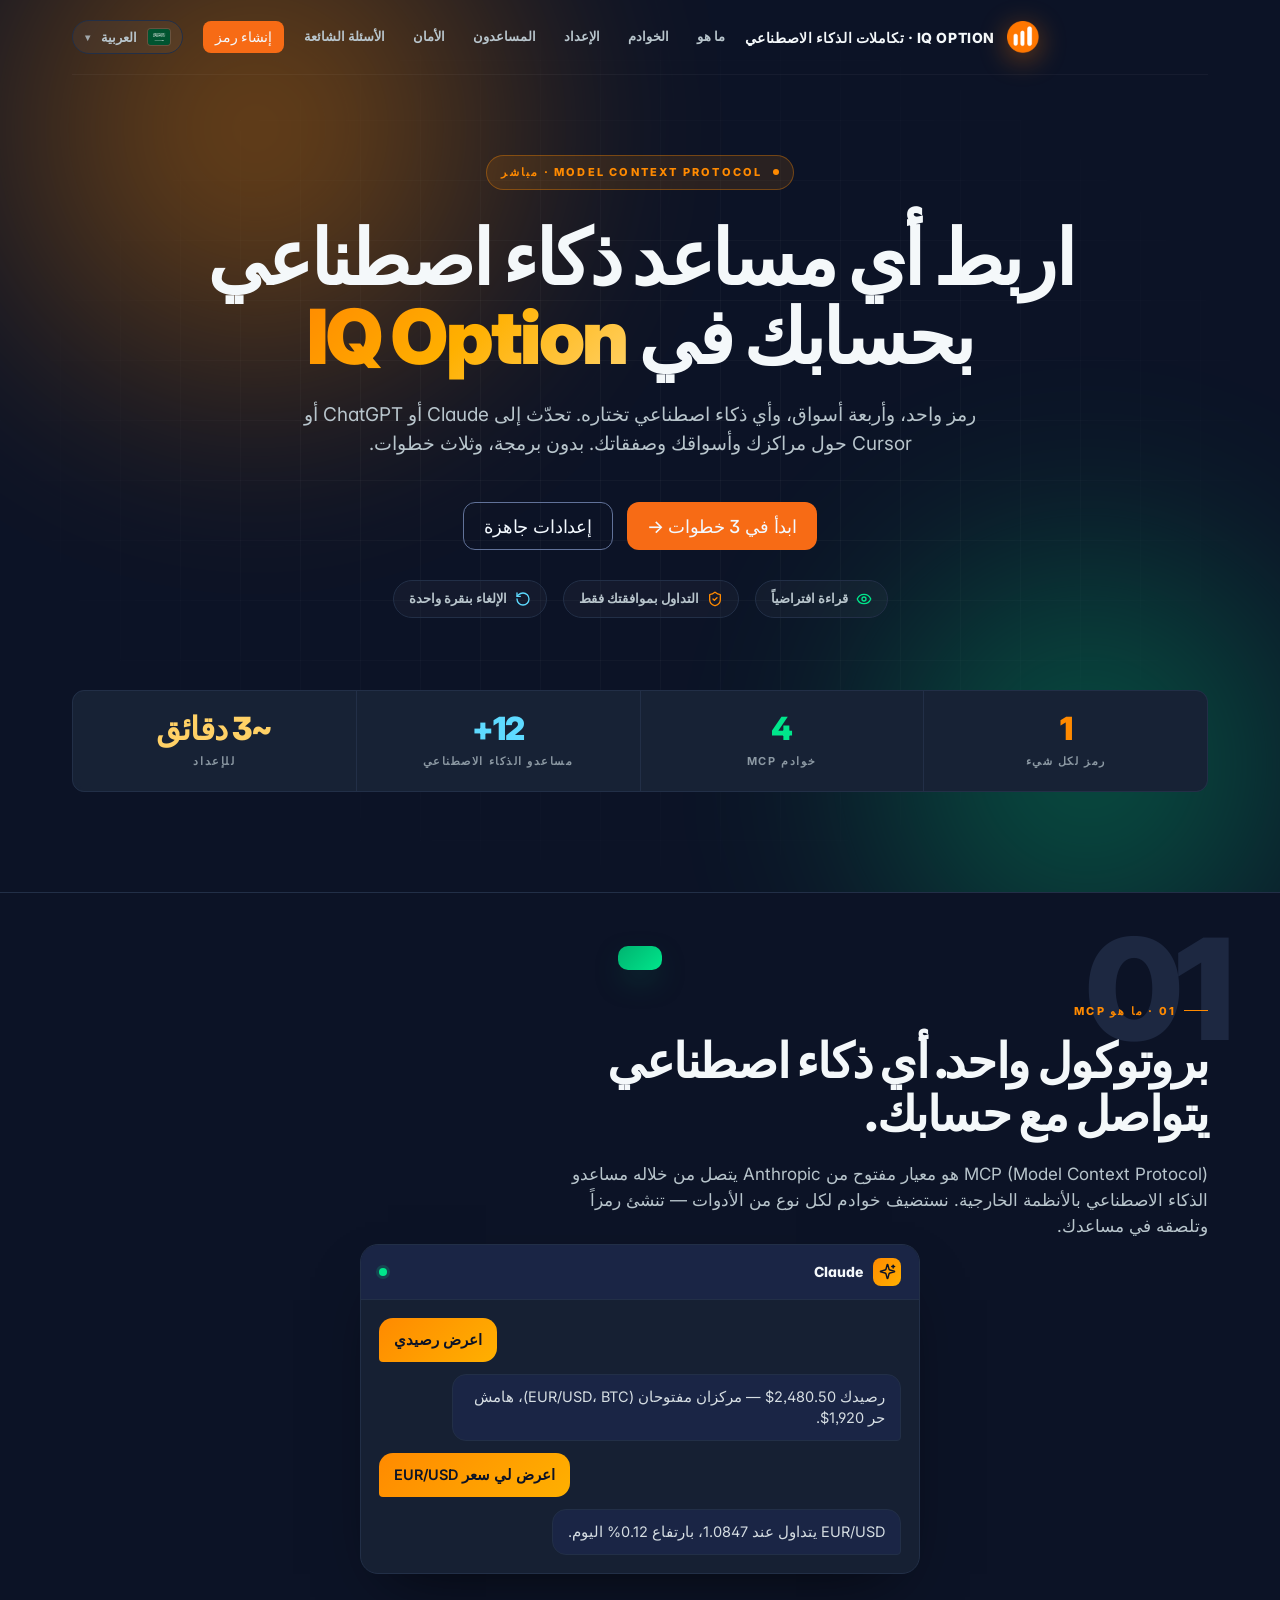
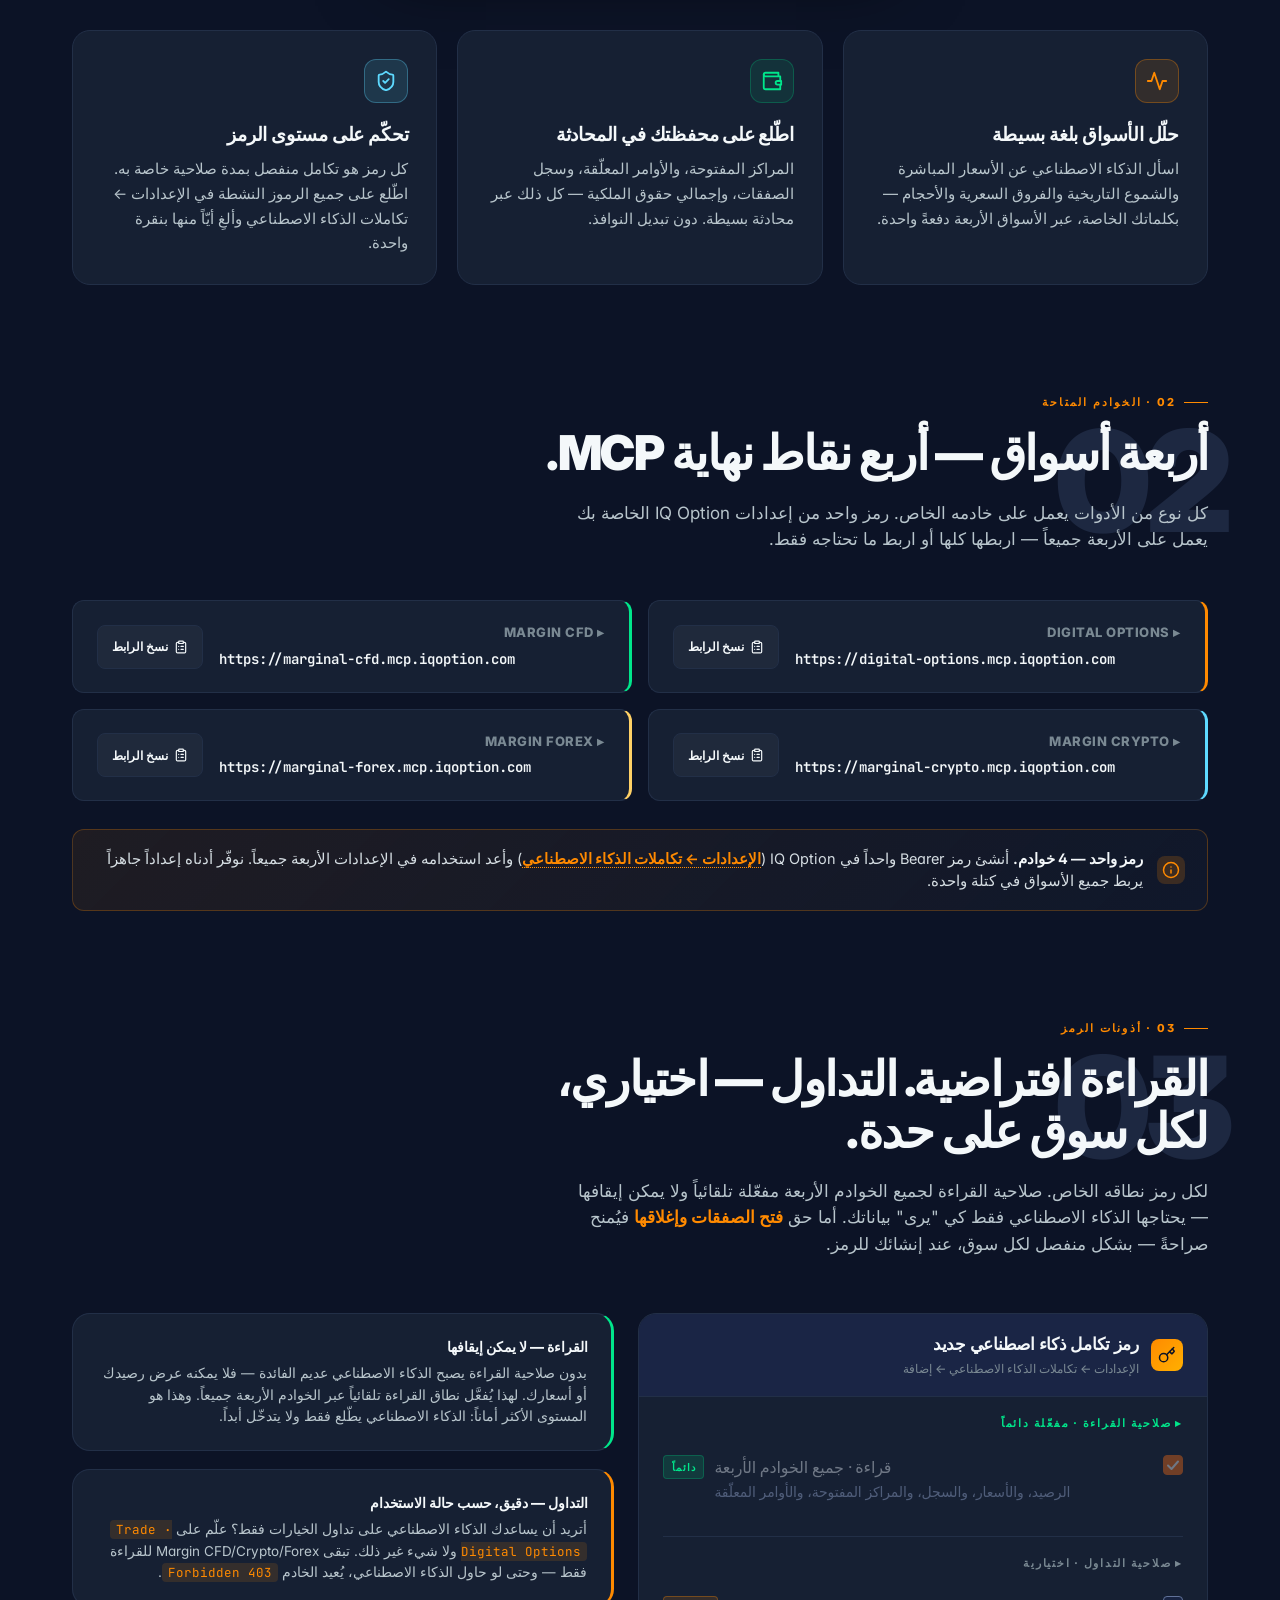
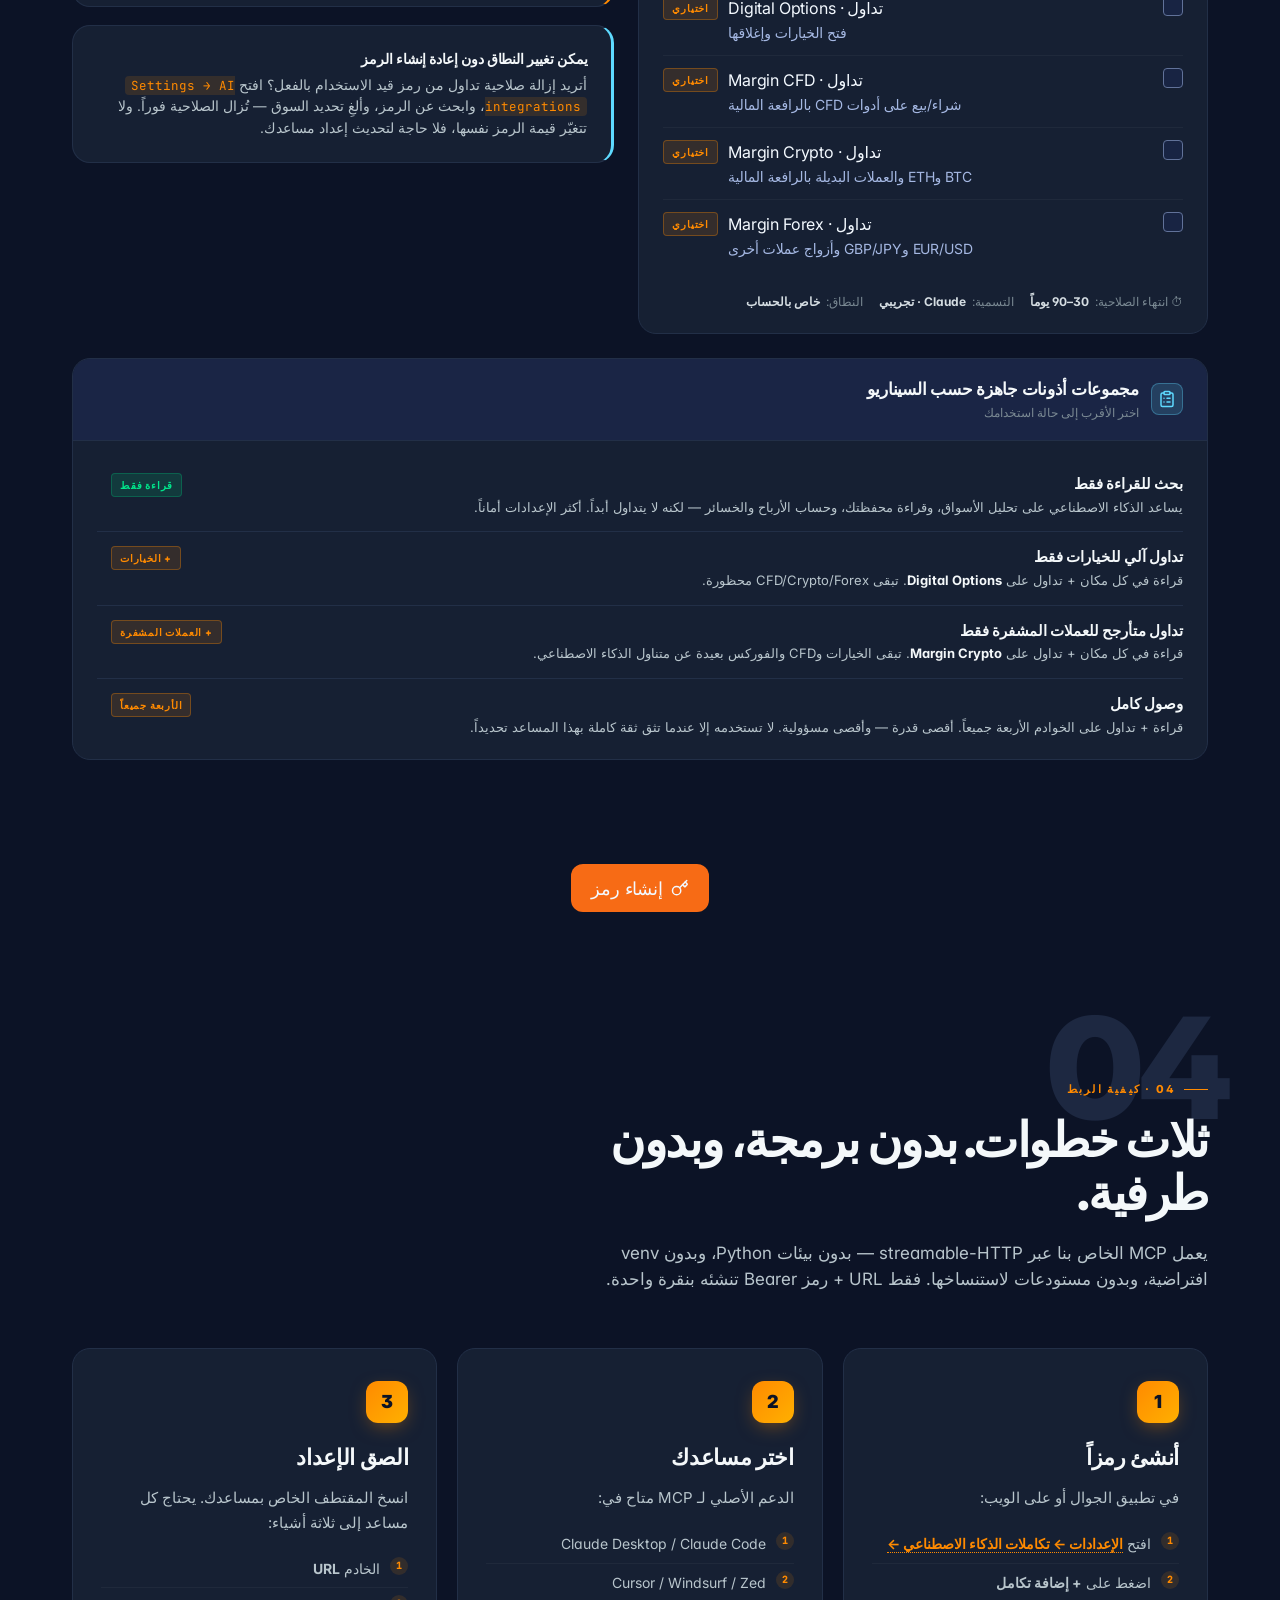
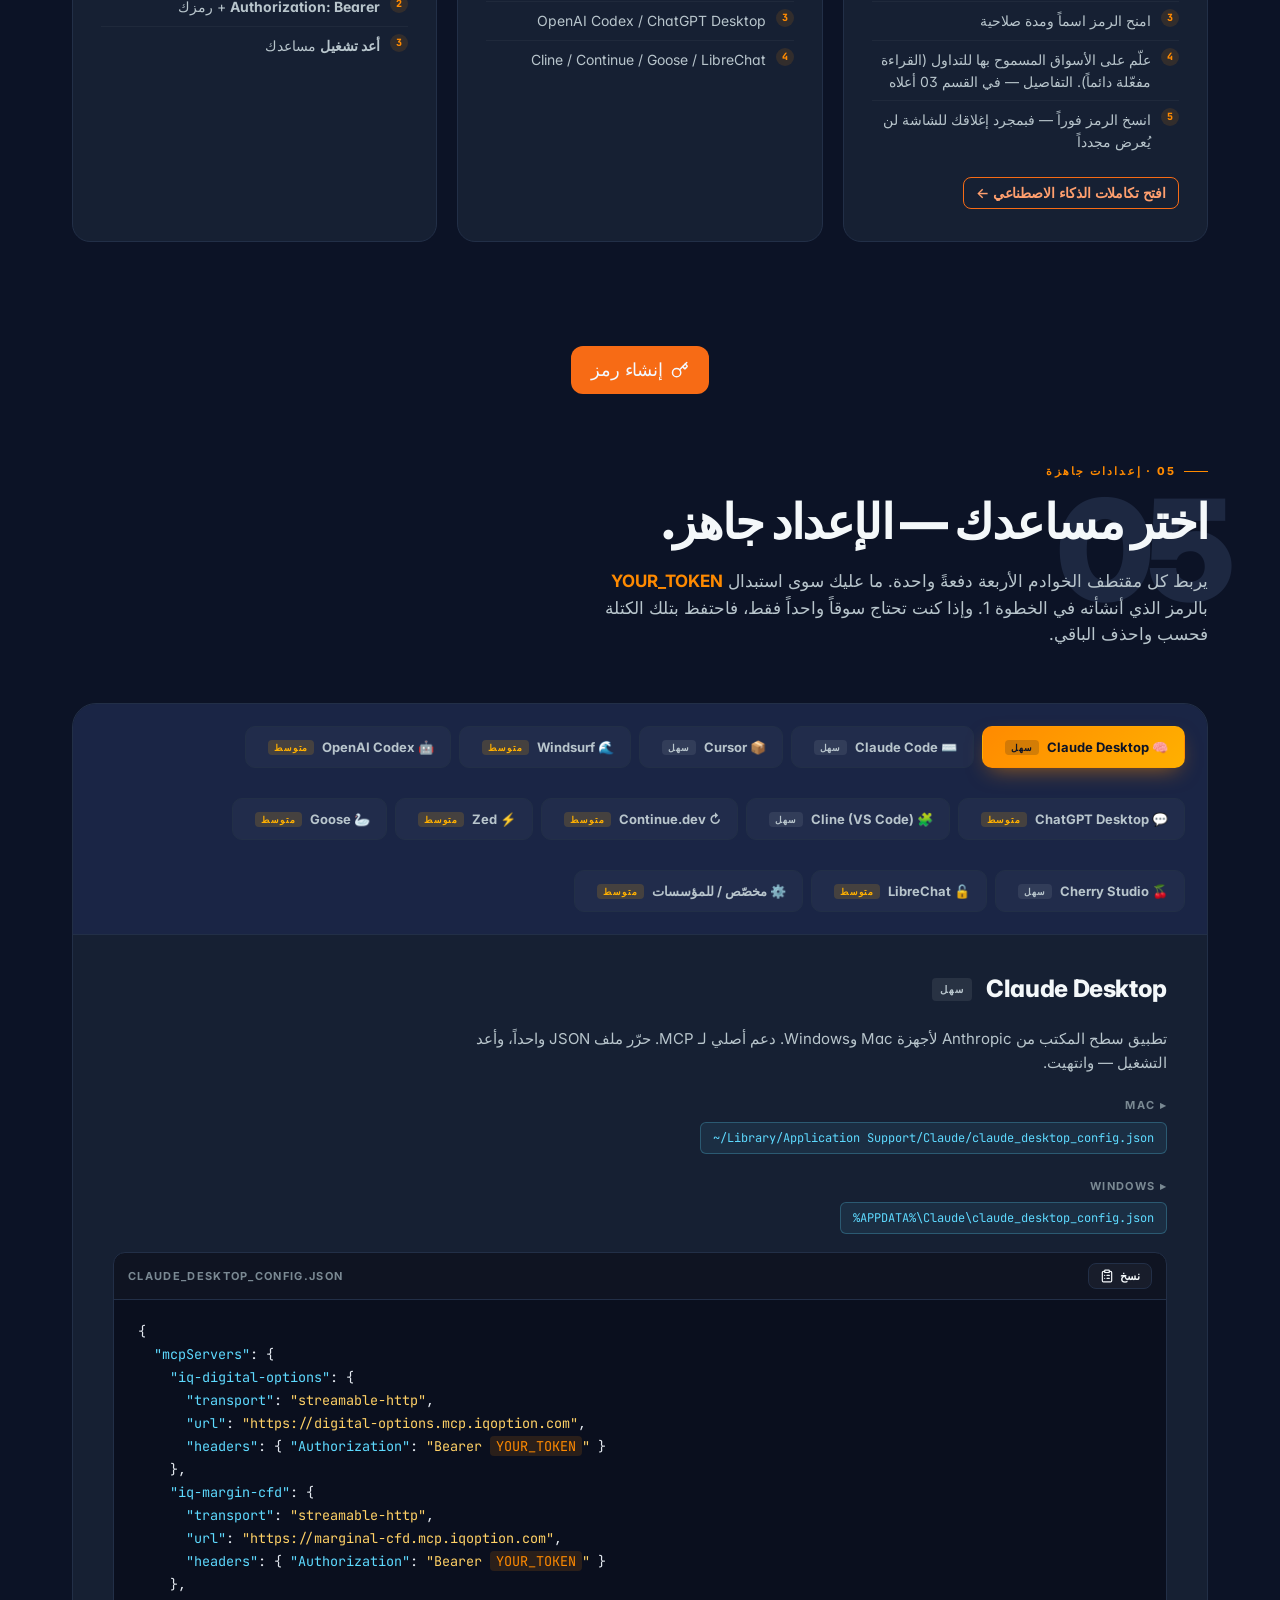
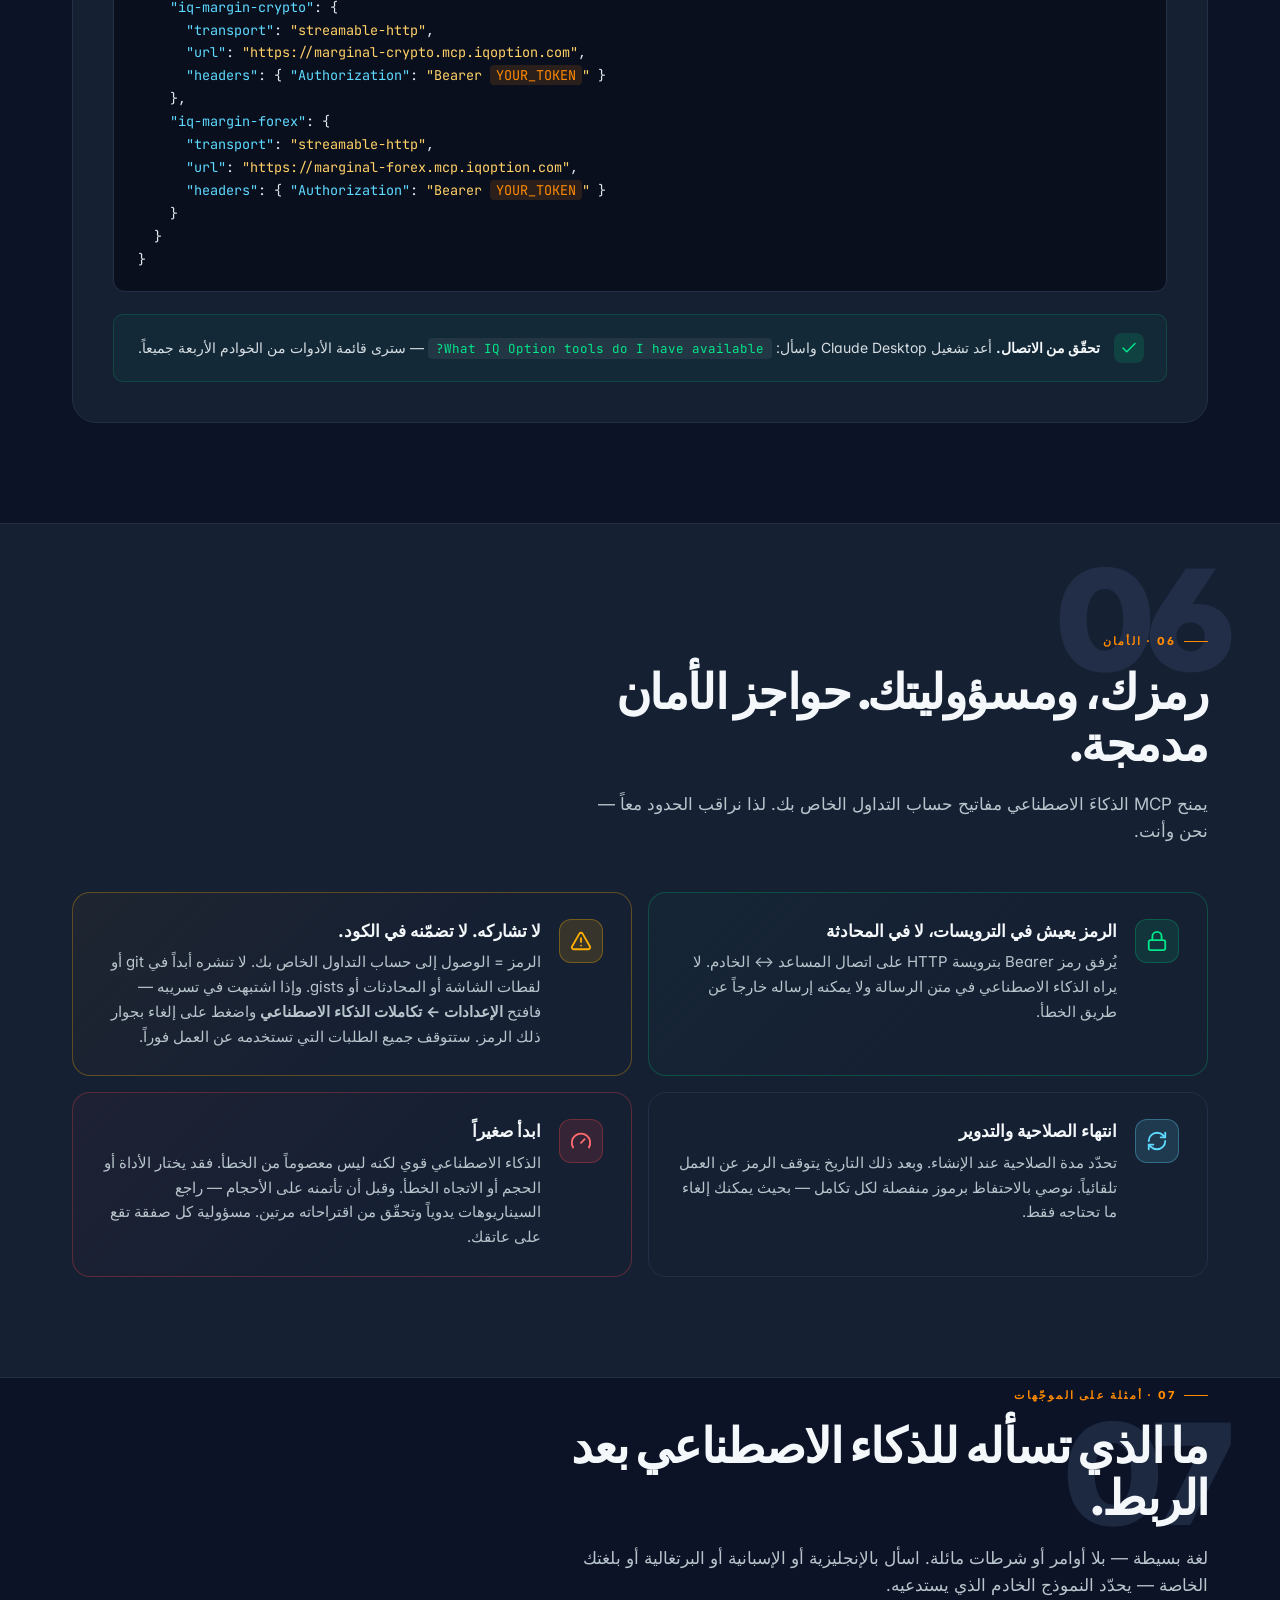
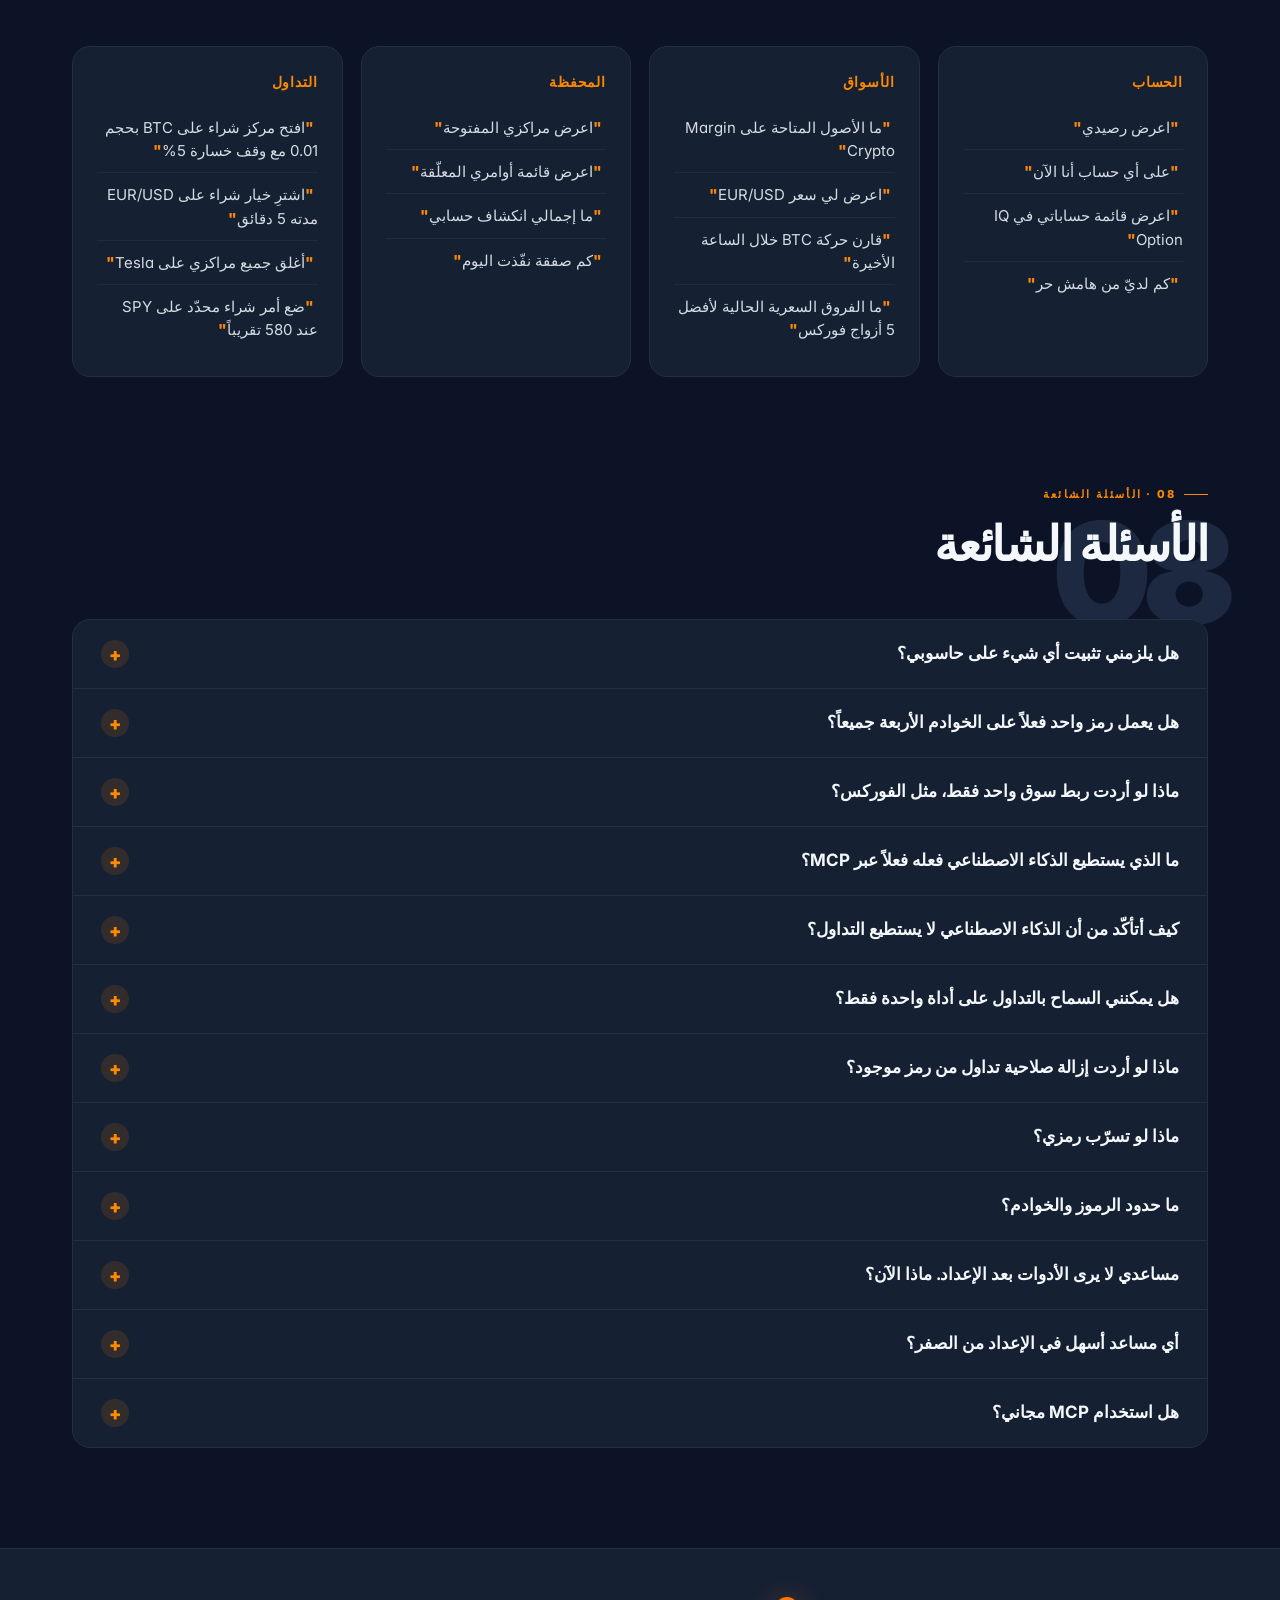
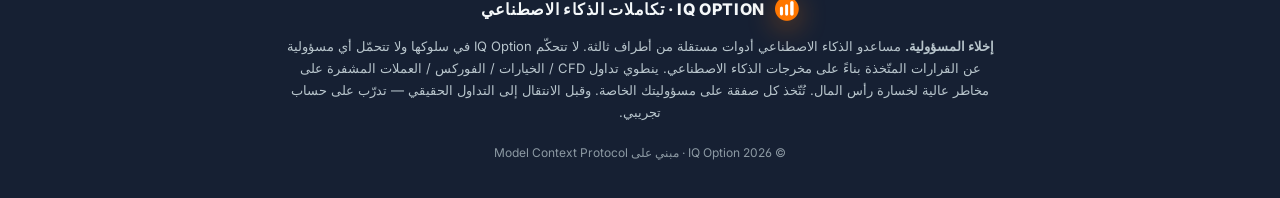
==== commit 4b6f3104: "Design review #2: AI conversation mock (show the product) Add a styled chat frame in section 01 (#wh" ====
--- a/ar/index.html
+++ b/ar/index.html
@@ -287,6 +287,7 @@
 <symbol id="i-eye" viewBox="0 0 24 24"><path d="M2.06 12.35a1 1 0 0 1 0-.7 10.75 10.75 0 0 1 19.88 0 1 1 0 0 1 0 .7 10.75 10.75 0 0 1-19.88 0"></path><circle cx="12" cy="12" r="3"></circle></symbol>
 <symbol id="i-rotate" viewBox="0 0 24 24"><path d="M3 12a9 9 0 1 0 9-9 9.75 9.75 0 0 0-6.74 2.74L3 8"></path><path d="M3 3v5h5"></path></symbol>
 <symbol id="i-menu" viewBox="0 0 24 24"><path d="M4 6h16"></path><path d="M4 12h16"></path><path d="M4 18h16"></path></symbol>
+<symbol id="i-sparkles" viewBox="0 0 24 24"><path d="M9.94 15.5A2 2 0 0 0 8.5 14.06l-6.14-1.58a.5.5 0 0 1 0-.96L8.5 9.94A2 2 0 0 0 9.94 8.5l1.58-6.14a.5.5 0 0 1 .96 0L14.06 8.5A2 2 0 0 0 15.5 9.94l6.14 1.58a.5.5 0 0 1 0 .96L15.5 14.06a2 2 0 0 0-1.44 1.44l-1.58 6.14a.5.5 0 0 1-.96 0z"></path><path d="M20 3v4"></path><path d="M22 5h-4"></path></symbol>
 </svg>
 <main id="main">
 <div class="hero-shell">
@@ -370,6 +371,19 @@
 <p class="section-sub">
       MCP (Model Context Protocol) هو معيار مفتوح من Anthropic يتصل من خلاله مساعدو الذكاء الاصطناعي بالأنظمة الخارجية. نستضيف خوادم لكل نوع من الأدوات — تنشئ رمزاً وتلصقه في مساعدك.
     </p>
+<div aria-label="Example AI conversation" class="chat-mock reveal">
+<div class="chat-head">
+<span class="chat-avatar"><svg aria-hidden="true" class="ic"><use href="#i-sparkles"></use></svg></span>
+<span class="chat-name">Claude</span>
+<span aria-hidden="true" class="chat-dot"></span>
+</div>
+<div class="chat-body">
+<div class="chat-msg user"><p>اعرض رصيدي</p></div>
+<div class="chat-msg ai"><p>رصيدك ‎$2,480.50‎ — مركزان مفتوحان (EUR/USD، BTC)، هامش حر ‎$1,920.</p></div>
+<div class="chat-msg user"><p>اعرض لي سعر EUR/USD</p></div>
+<div class="chat-msg ai"><p>EUR/USD يتداول عند 1.0847، بارتفاع 0.12% اليوم.</p></div>
+</div>
+</div>
 <div class="cap-grid">
 <div class="cap-card reveal">
 <div class="cap-ic orange"><svg aria-hidden="true" class="ic"><use href="#i-activity"></use></svg></div>
--- a/assets/css/styles.css
+++ b/assets/css/styles.css
@@ -1278,3 +1278,67 @@
     .nav-links a { padding: 10px 12px; border-radius: 8px; font-size: 14px; color: var(--text-base); }
     .nav-links a:hover { background: rgba(255,255,255,0.06); color: var(--text-strong); }
   }
+
+  /* ════════════════════════════════════════════════════════════════════
+     AI CONVERSATION MOCK (shows the product)
+     ════════════════════════════════════════════════════════════════════ */
+  .chat-mock {
+    max-width: 560px;
+    margin: 4px auto 52px;
+    background: var(--bg-surface);
+    border: 1px solid var(--border);
+    border-radius: var(--radius-lg);
+    overflow: hidden;
+    box-shadow: 0 28px 64px -28px rgba(0,0,0,0.65);
+  }
+  .chat-head {
+    display: flex;
+    align-items: center;
+    gap: 10px;
+    padding: 13px 18px;
+    background: var(--bg-elevated);
+    border-bottom: 1px solid var(--border);
+  }
+  .chat-avatar {
+    width: 28px; height: 28px;
+    display: grid; place-items: center;
+    border-radius: 8px;
+    background: linear-gradient(135deg, #FF8A00 0%, #FFB000 100%);
+    color: #0C1326;
+  }
+  .chat-avatar .ic { width: 17px; height: 17px; }
+  .chat-name { font-weight: 800; font-size: 14px; color: var(--text-strong); }
+  .chat-dot {
+    width: 8px; height: 8px;
+    margin-left: auto;
+    border-radius: 50%;
+    background: var(--success-bright);
+    box-shadow: 0 0 0 3px rgba(0,230,139,0.16);
+  }
+  .chat-body { display: flex; flex-direction: column; gap: 12px; padding: 18px; }
+  .chat-msg { max-width: 86%; }
+  .chat-msg p {
+    margin: 0;
+    padding: 11px 15px;
+    font-size: 14.5px;
+    line-height: 1.5;
+    border-radius: 14px;
+  }
+  .chat-msg.user { align-self: flex-end; }
+  .chat-msg.user p {
+    background: linear-gradient(135deg, #FF8A00 0%, #FFB000 100%);
+    color: #0C1326;
+    font-weight: 600;
+    border-bottom-right-radius: 4px;
+  }
+  .chat-msg.ai { align-self: flex-start; }
+  .chat-msg.ai p {
+    background: var(--bg-elevated);
+    color: var(--text-base);
+    border: 1px solid var(--border);
+    border-bottom-left-radius: 4px;
+  }
+  /* RTL: flip the tail corners */
+  [dir="rtl"] .chat-msg.user p { border-bottom-right-radius: 14px; border-bottom-left-radius: 4px; }
+  [dir="rtl"] .chat-msg.ai p { border-bottom-left-radius: 14px; border-bottom-right-radius: 4px; }
+  [dir="rtl"] .chat-dot { margin-left: 0; margin-right: auto; }
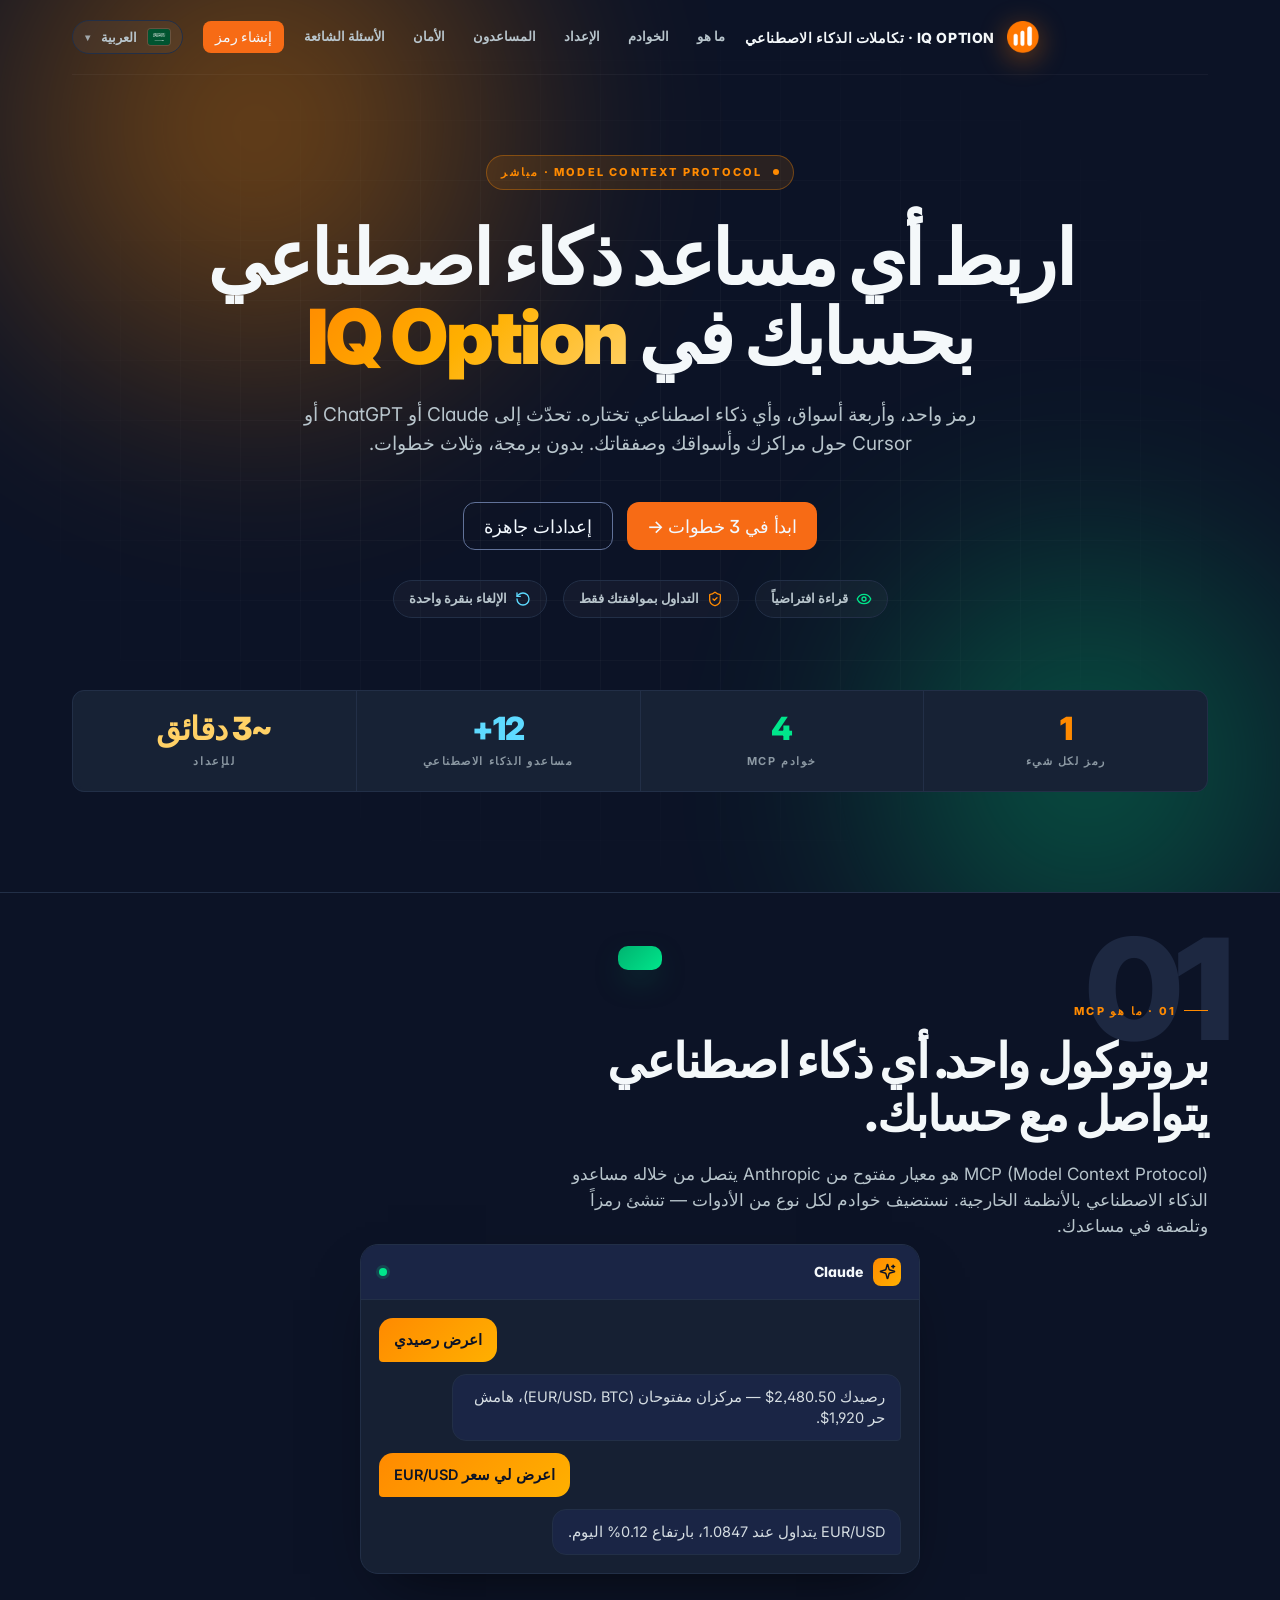
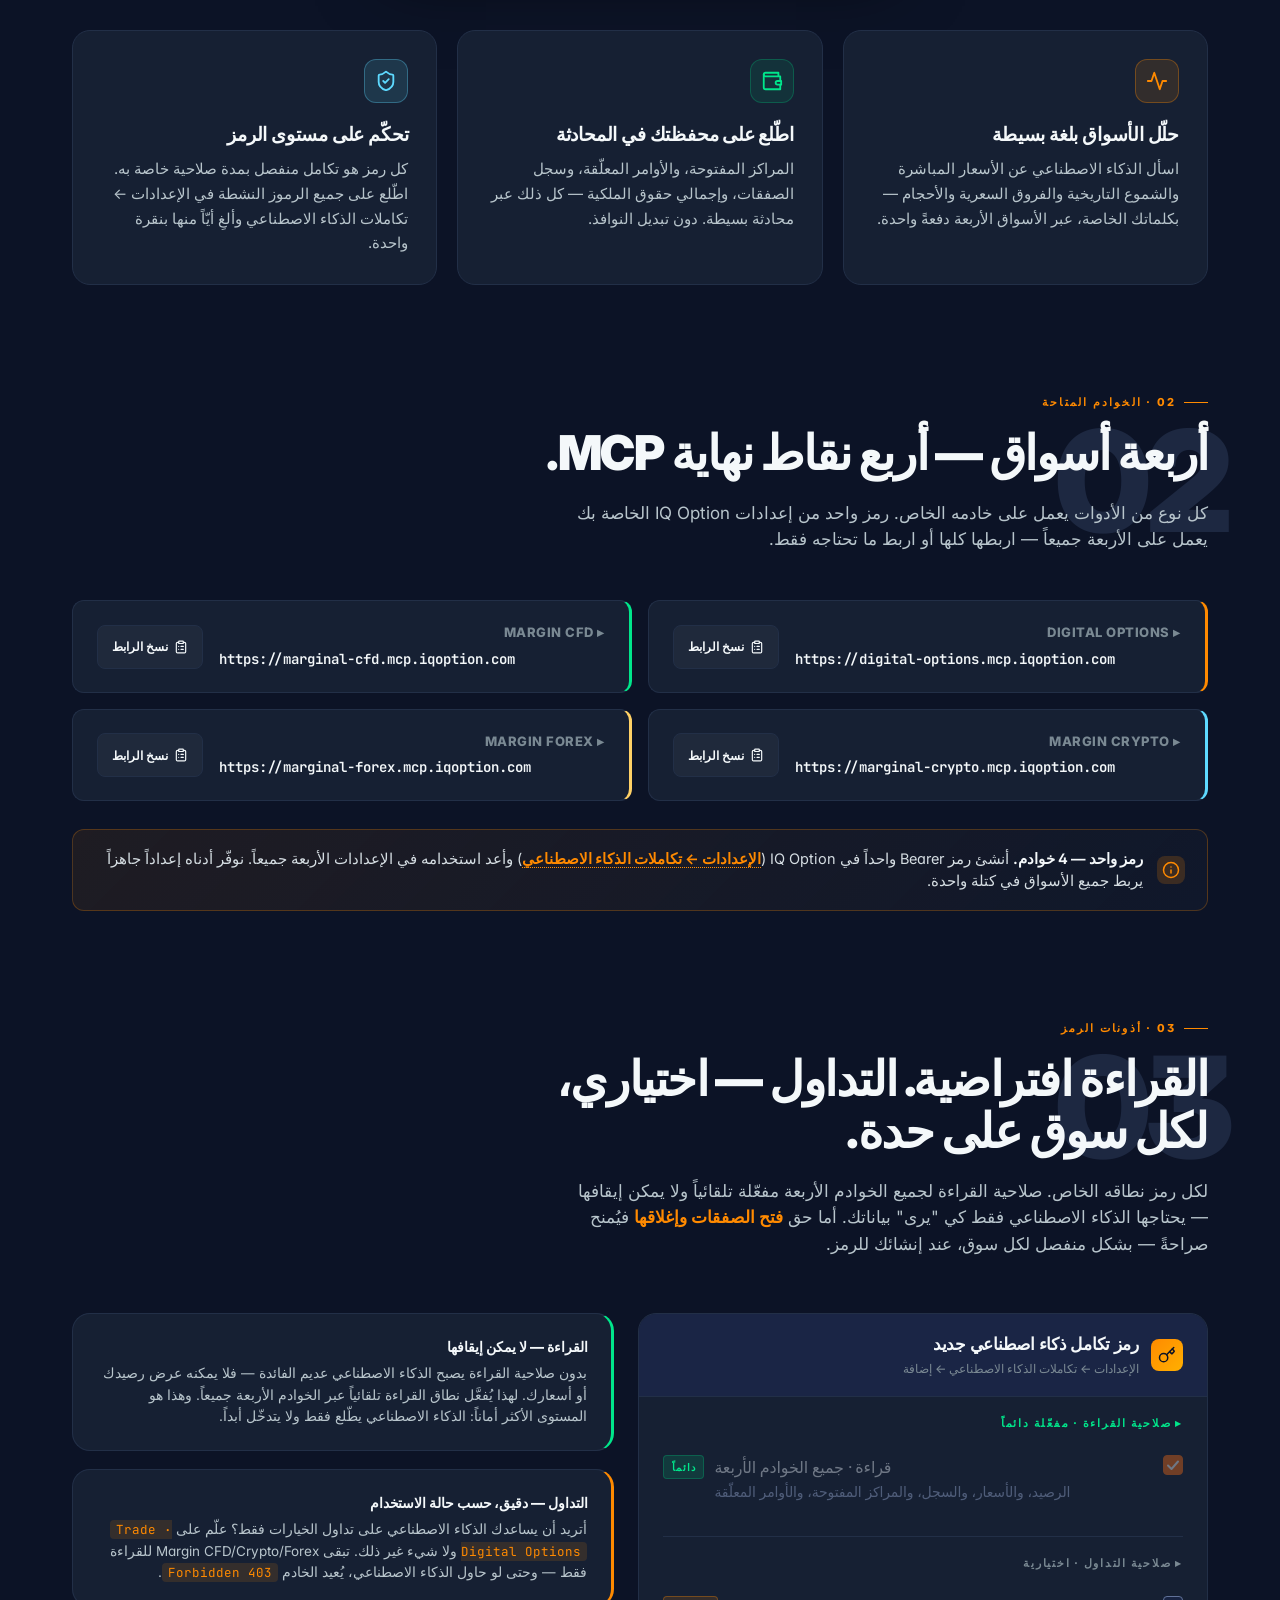
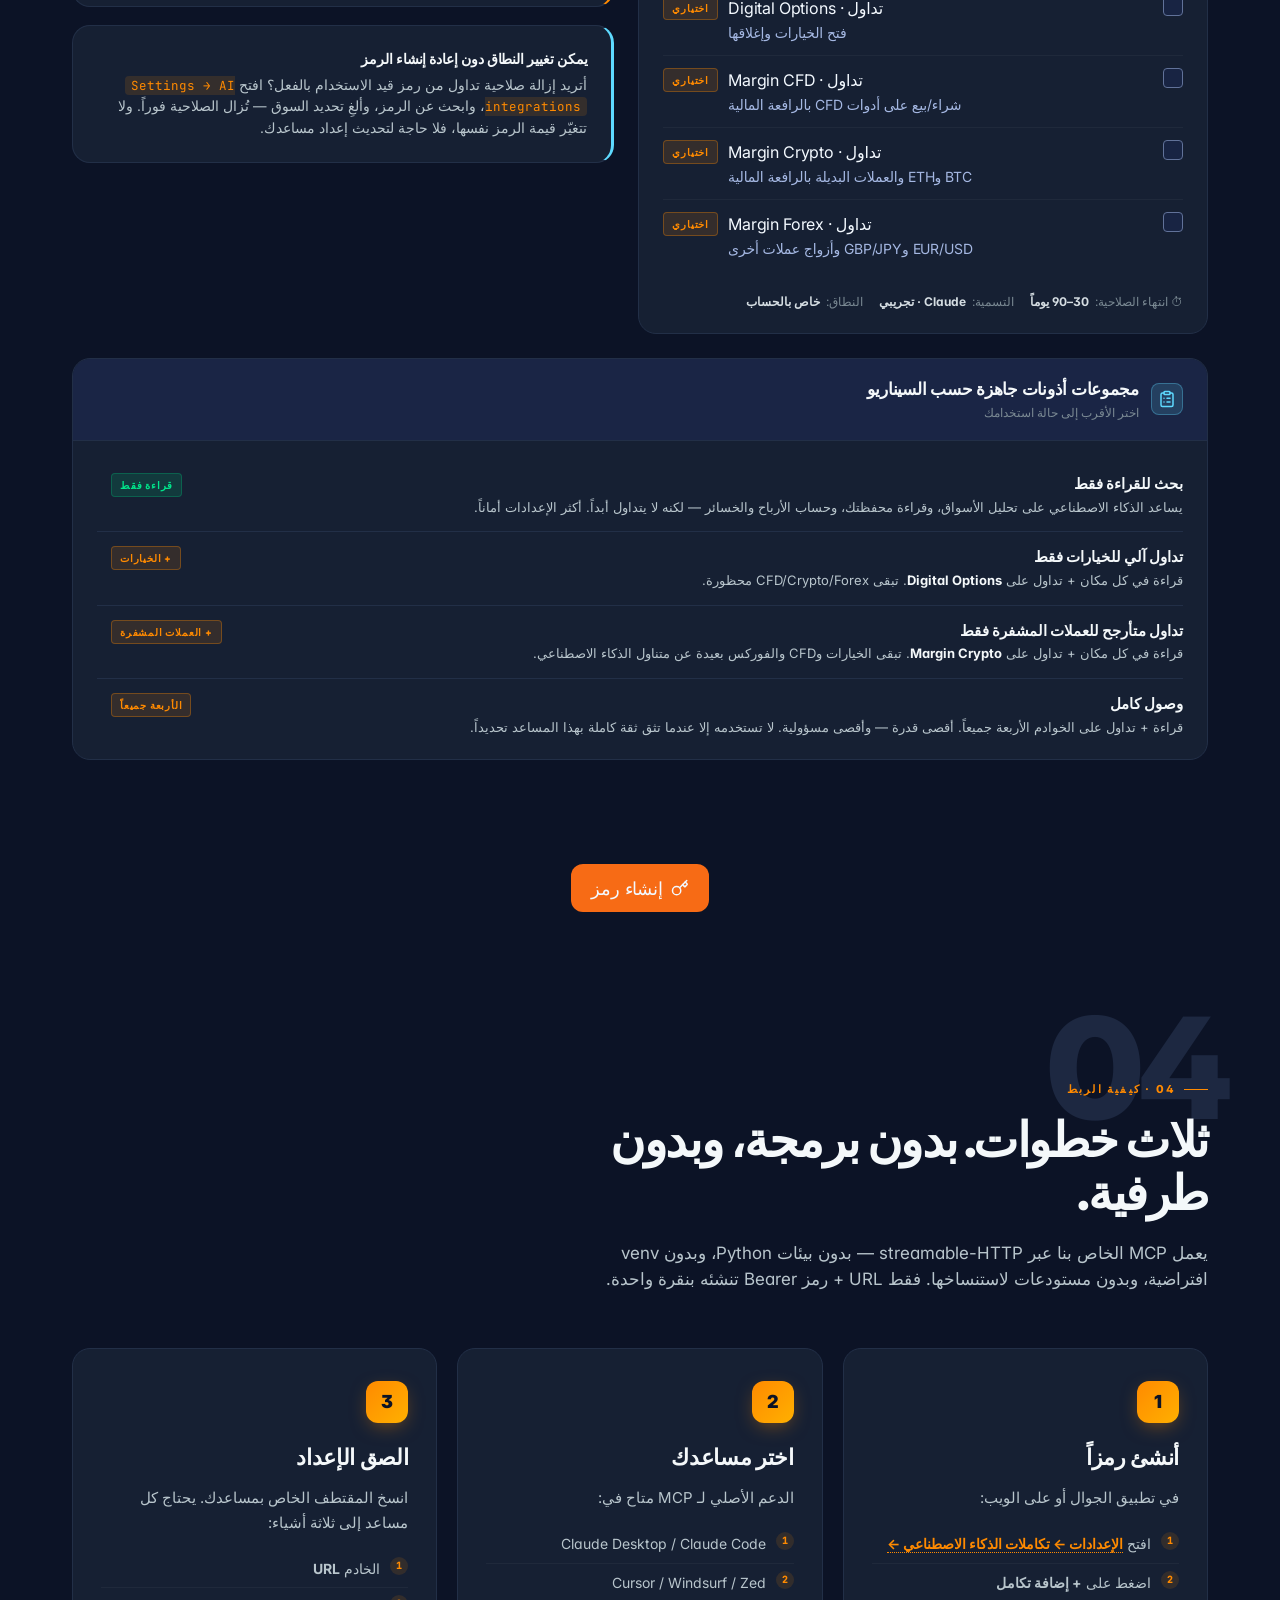
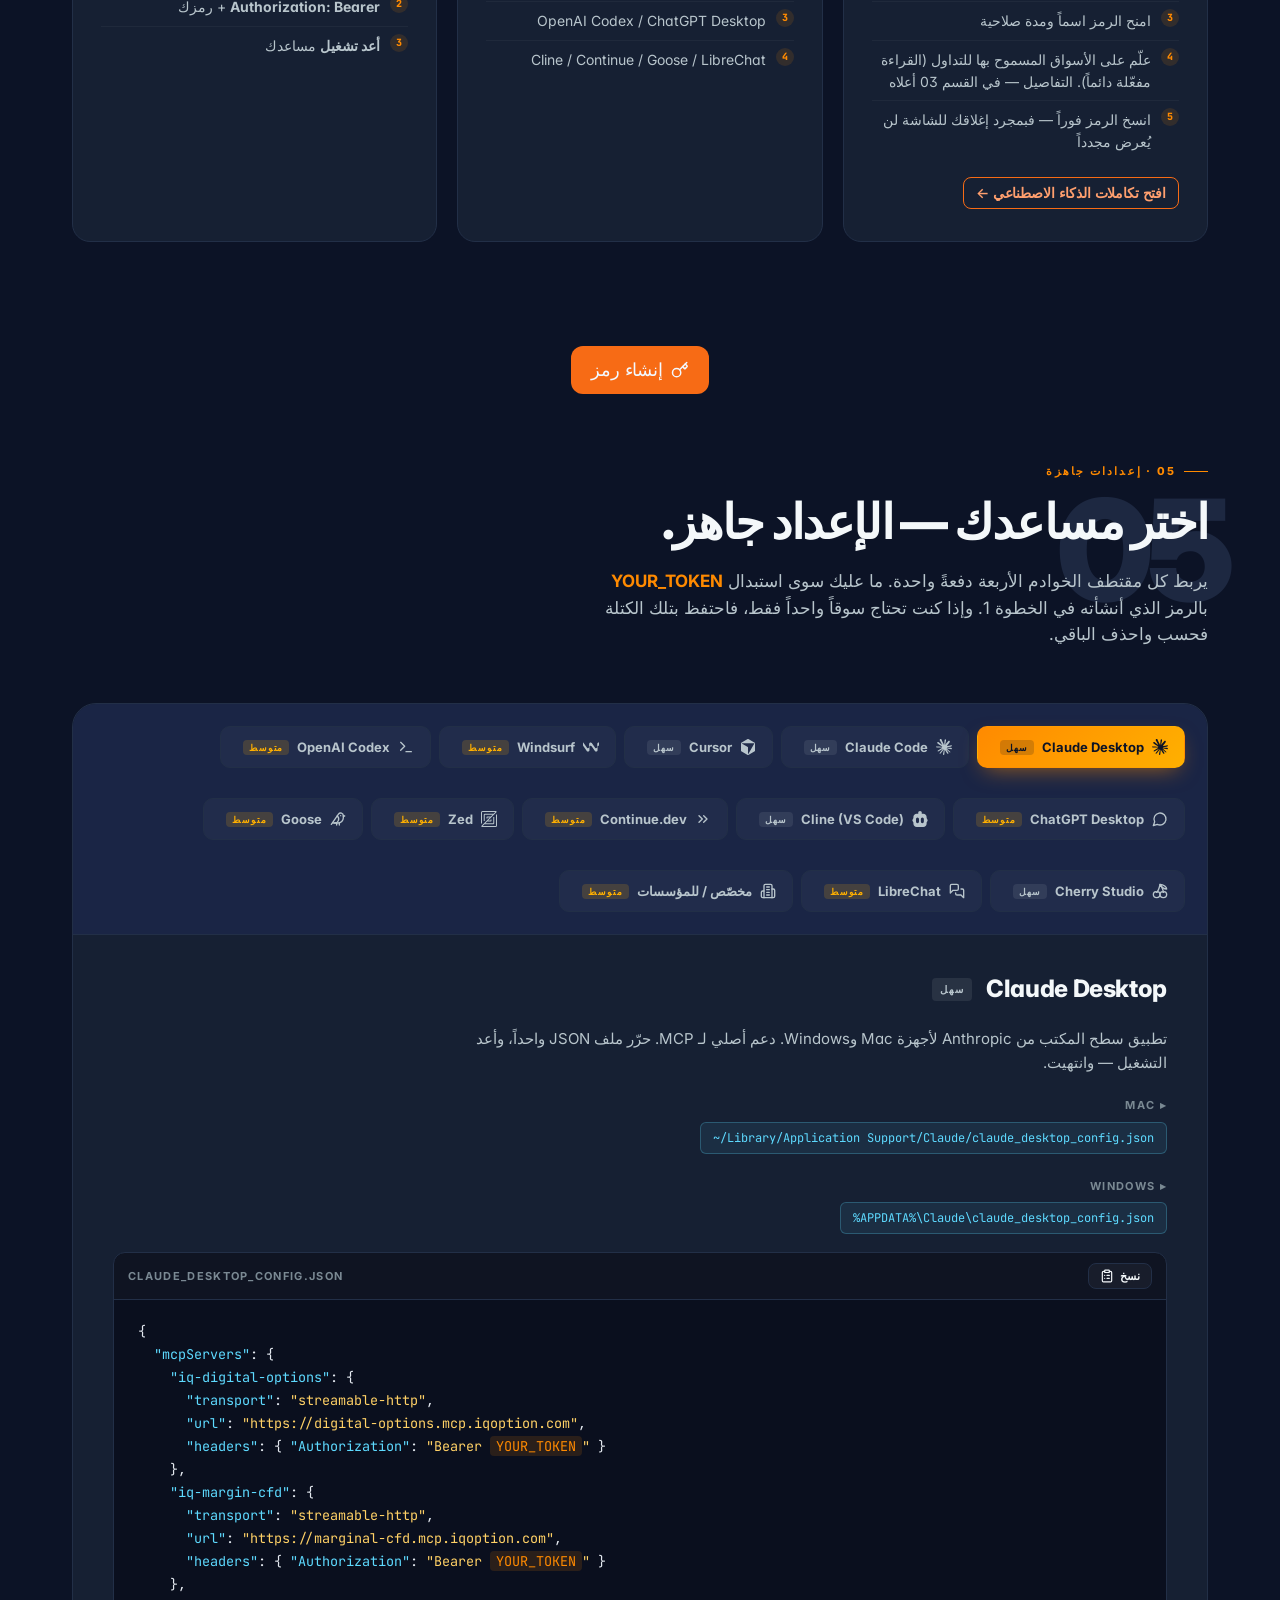
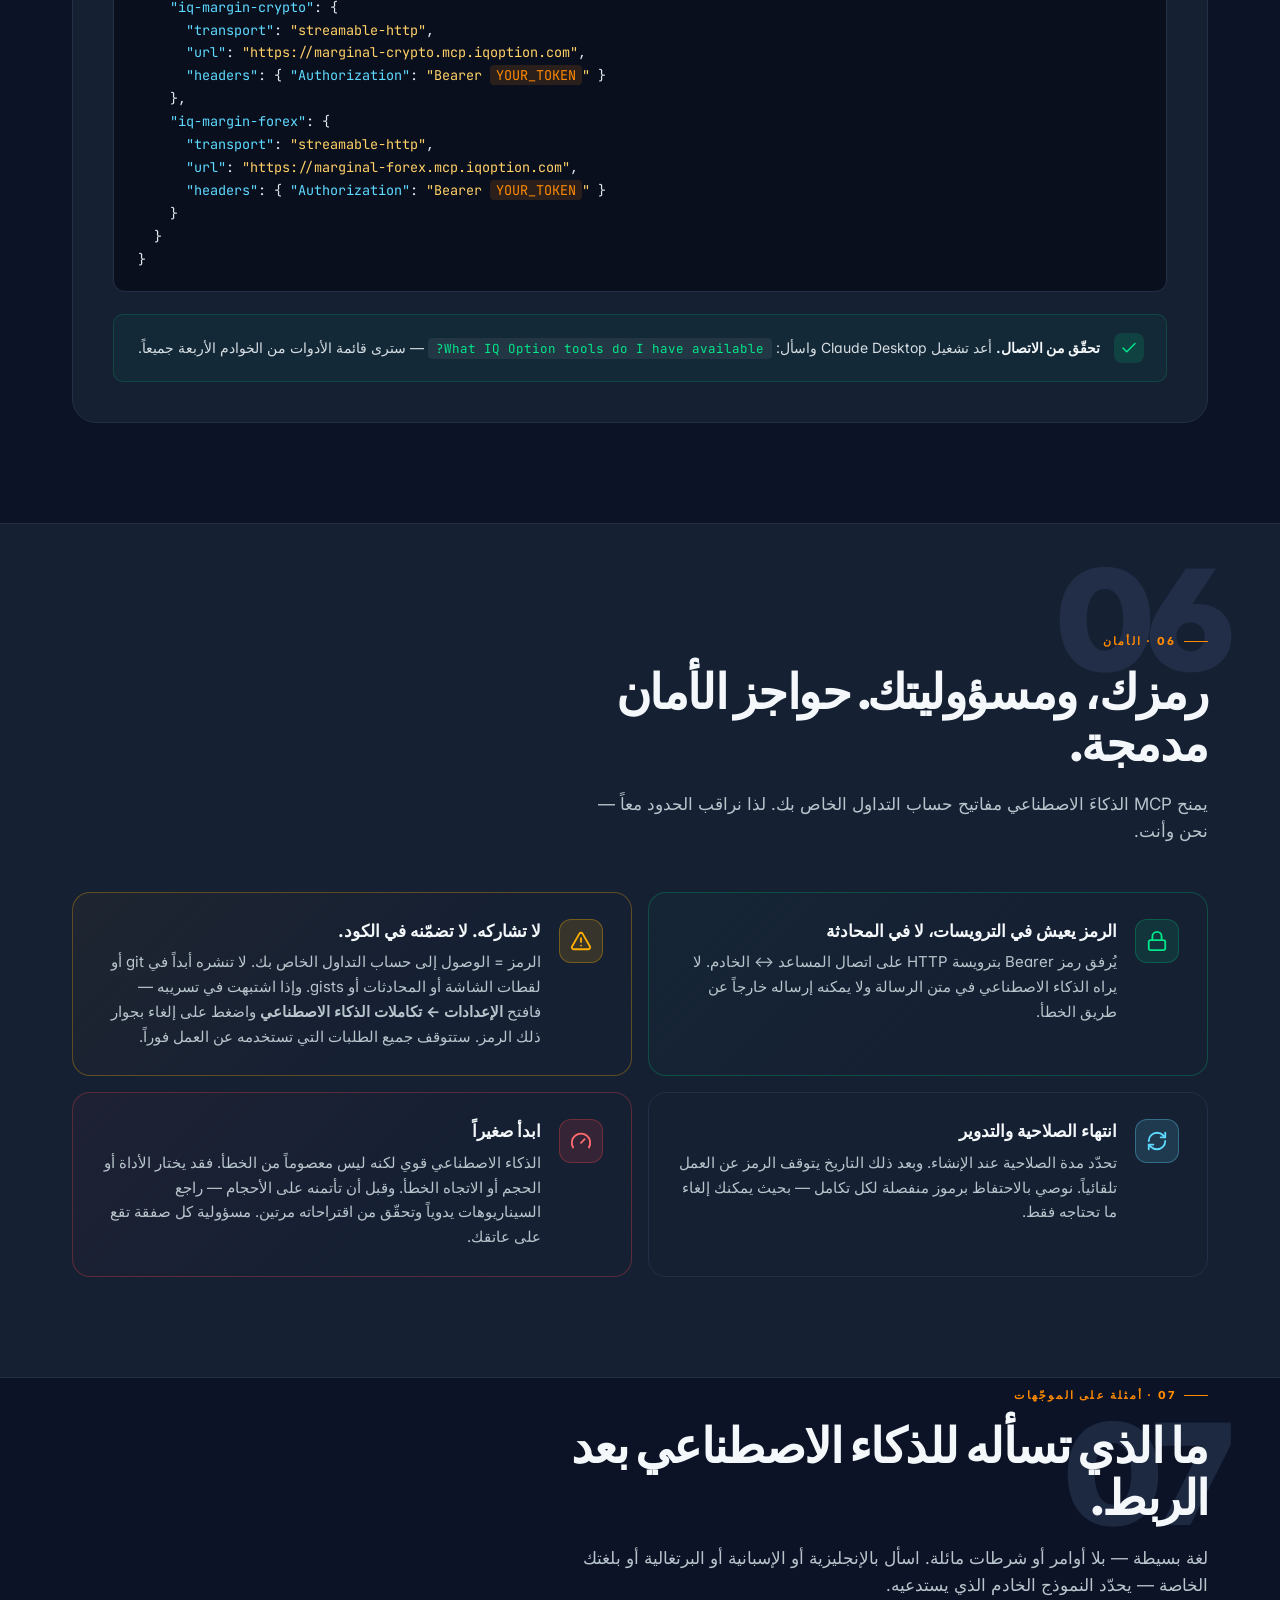
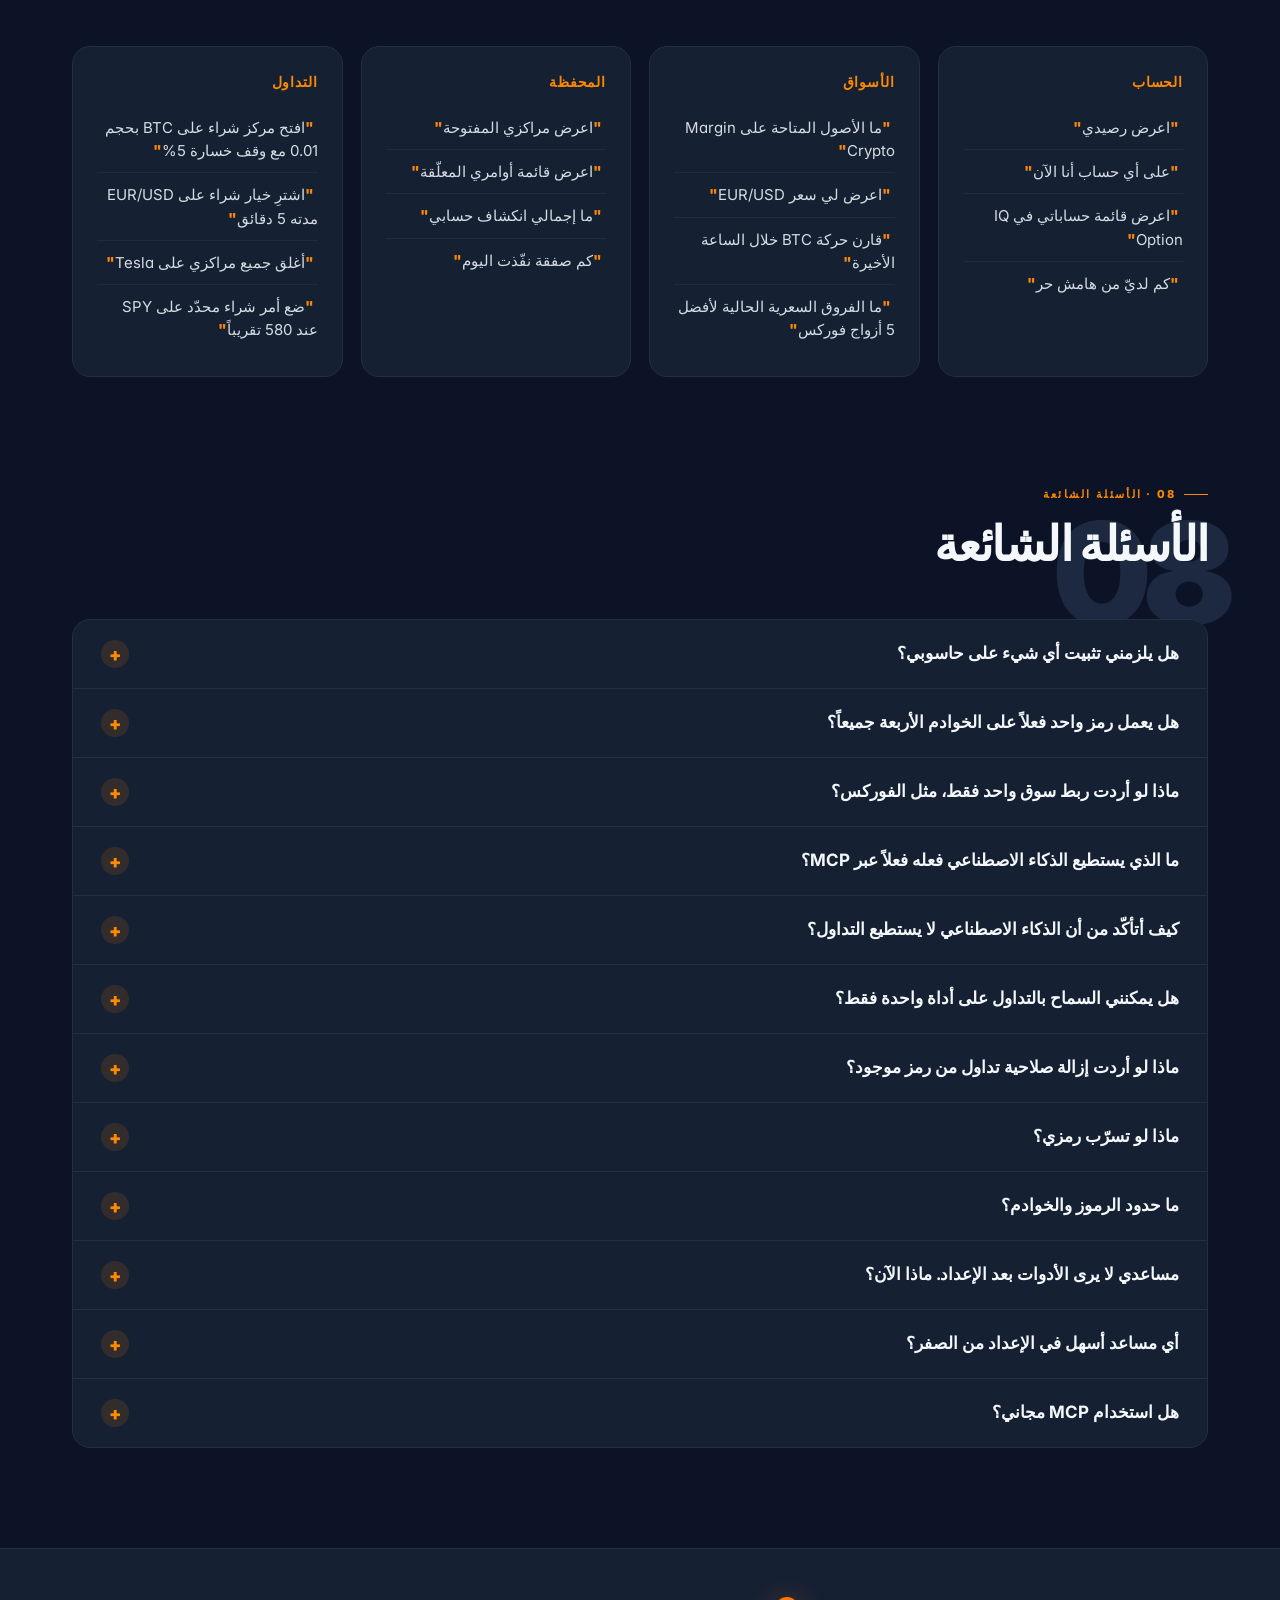
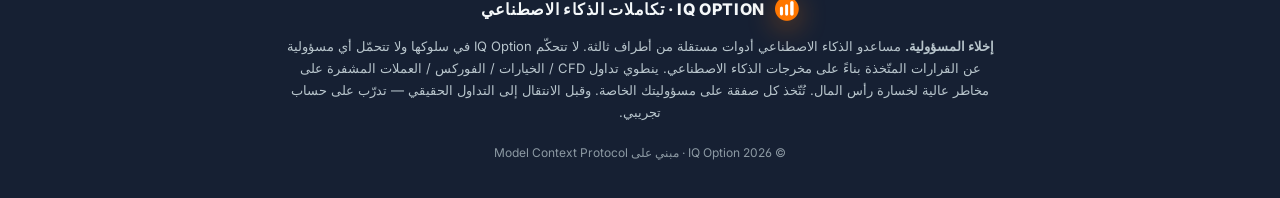
==== commit f39bdd16: "Design review #1 complete: assistant-tab logos (no emoji anywhere) Replace the 13 assistant-tab emoj" ====
--- a/ar/index.html
+++ b/ar/index.html
@@ -288,6 +288,18 @@
 <symbol id="i-rotate" viewBox="0 0 24 24"><path d="M3 12a9 9 0 1 0 9-9 9.75 9.75 0 0 0-6.74 2.74L3 8"></path><path d="M3 3v5h5"></path></symbol>
 <symbol id="i-menu" viewBox="0 0 24 24"><path d="M4 6h16"></path><path d="M4 12h16"></path><path d="M4 18h16"></path></symbol>
 <symbol id="i-sparkles" viewBox="0 0 24 24"><path d="M9.94 15.5A2 2 0 0 0 8.5 14.06l-6.14-1.58a.5.5 0 0 1 0-.96L8.5 9.94A2 2 0 0 0 9.94 8.5l1.58-6.14a.5.5 0 0 1 .96 0L14.06 8.5A2 2 0 0 0 15.5 9.94l6.14 1.58a.5.5 0 0 1 0 .96L15.5 14.06a2 2 0 0 0-1.44 1.44l-1.58 6.14a.5.5 0 0 1-.96 0z"></path><path d="M20 3v4"></path><path d="M22 5h-4"></path></symbol>
+<symbol id="i-brand-claude" viewBox="0 0 24 24"><path d="m4.7144 15.9555 4.7174-2.6471.079-.2307-.079-.1275h-.2307l-.7893-.0486-2.6956-.0729-2.3375-.0971-2.2646-.1214-.5707-.1215-.5343-.7042.0546-.3522.4797-.3218.686.0608 1.5179.1032 2.2767.1578 1.6514.0972 2.4468.255h.3886l.0546-.1579-.1336-.0971-.1032-.0972L6.973 9.8356l-2.55-1.6879-1.3356-.9714-.7225-.4918-.3643-.4614-.1578-1.0078.6557-.7225.8803.0607.2246.0607.8925.686 1.9064 1.4754 2.4893 1.8336.3643.3035.1457-.1032.0182-.0728-.164-.2733-1.3539-2.4467-1.445-2.4893-.6435-1.032-.17-.6194c-.0607-.255-.1032-.4674-.1032-.7285L6.287.1335 6.6997 0l.9957.1336.419.3642.6192 1.4147 1.0018 2.2282 1.5543 3.0296.4553.8985.2429.8318.091.255h.1579v-.1457l.1275-1.706.2368-2.0947.2307-2.6957.0789-.7589.3764-.9107.7468-.4918.5828.2793.4797.686-.0668.4433-.2853 1.8517-.5586 2.9021-.3643 1.9429h.2125l.2429-.2429.9835-1.3053 1.6514-2.0643.7286-.8196.85-.9046.5464-.4311h1.0321l.759 1.1293-.34 1.1657-1.0625 1.3478-.8804 1.1414-1.2628 1.7-.7893 1.36.0729.1093.1882-.0183 2.8535-.607 1.5421-.2794 1.8396-.3157.8318.3886.091.3946-.3278.8075-1.967.4857-2.3072.4614-3.4364.8136-.0425.0304.0486.0607 1.5482.1457.6618.0364h1.621l3.0175.2247.7892.522.4736.6376-.079.4857-1.2142.6193-1.6393-.3886-3.825-.9107-1.3113-.3279h-.1822v.1093l1.0929 1.0686 2.0035 1.8092 2.5075 2.3314.1275.5768-.3218.4554-.34-.0486-2.2039-1.6575-.85-.7468-1.9246-1.621h-.1275v.17l.4432.6496 2.3436 3.5214.1214 1.0807-.17.3521-.6071.2125-.6679-.1214-1.3721-1.9246L14.38 17.959l-1.1414-1.9428-.1397.079-.674 7.2552-.3156.3703-.7286.2793-.6071-.4614-.3218-.7468.3218-1.4753.3886-1.9246.3157-1.53.2853-1.9004.17-.6314-.0121-.0425-.1397.0182-1.4328 1.9672-2.1796 2.9446-1.7243 1.8456-.4128.164-.7164-.3704.0667-.6618.4008-.5889 2.386-3.0357 1.4389-1.882.929-1.0868-.0062-.1579h-.0546l-6.3385 4.1164-1.1293.1457-.4857-.4554.0608-.7467.2307-.2429 1.9064-1.3114Z"></path></symbol>
+<symbol id="i-brand-cursor" viewBox="0 0 24 24"><path d="M11.503.131 1.891 5.678a.84.84 0 0 0-.42.726v11.188c0 .3.162.575.42.724l9.609 5.55a1 1 0 0 0 .998 0l9.61-5.55a.84.84 0 0 0 .42-.724V6.404a.84.84 0 0 0-.42-.726L12.497.131a1.01 1.01 0 0 0-.996 0M2.657 6.338h18.55c.263 0 .43.287.297.515L12.23 22.918c-.062.107-.229.064-.229-.06V12.335a.59.59 0 0 0-.295-.51l-9.11-5.257c-.109-.063-.064-.23.061-.23"></path></symbol>
+<symbol id="i-brand-windsurf" viewBox="0 0 24 24"><path d="M23.55 5.067c-1.2038-.002-2.1806.973-2.1806 2.1765v4.8676c0 .972-.8035 1.7594-1.7597 1.7594-.568 0-1.1352-.286-1.4718-.7659l-4.9713-7.1003c-.4125-.5896-1.0837-.941-1.8103-.941-1.1334 0-2.1533.9635-2.1533 2.153v4.8957c0 .972-.7969 1.7594-1.7596 1.7594-.57 0-1.1363-.286-1.4728-.7658L.4076 5.1598C.2822 4.9798 0 5.0688 0 5.2882v4.2452c0 .2147.0656.4228.1884.599l5.4748 7.8183c.3234.462.8006.8052 1.3509.9298 1.3771.313 2.6446-.747 2.6446-2.0977v-4.893c0-.972.7875-1.7593 1.7596-1.7593h.003a1.798 1.798 0 0 1 1.4718.7658l4.9723 7.0994c.4135.5905 1.05.941 1.8093.941 1.1587 0 2.1515-.9645 2.1515-2.153v-4.8948c0-.972.7875-1.7594 1.7596-1.7594h.194a.22.22 0 0 0 .2204-.2202v-4.622a.22.22 0 0 0-.2203-.2203Z"></path></symbol>
+<symbol id="i-brand-zed" viewBox="0 0 24 24"><path d="M2.25 1.5a.75.75 0 0 0-.75.75v16.5H0V2.25A2.25 2.25 0 0 1 2.25 0h20.095c1.002 0 1.504 1.212.795 1.92L10.764 14.298h3.486V12.75h1.5v1.922a1.125 1.125 0 0 1-1.125 1.125H9.264l-2.578 2.578h11.689V9h1.5v9.375a1.5 1.5 0 0 1-1.5 1.5H5.185L2.562 22.5H21.75a.75.75 0 0 0 .75-.75V5.25H24v16.5A2.25 2.25 0 0 1 21.75 24H1.655C.653 24 .151 22.788.86 22.08L13.19 9.75H9.75v1.5h-1.5V9.375A1.125 1.125 0 0 1 9.375 8.25h5.314l2.625-2.625H5.625V15h-1.5V5.625a1.5 1.5 0 0 1 1.5-1.5h13.19L21.438 1.5z"></path></symbol>
+<symbol id="i-brand-cline" viewBox="0 0 24 24"><path d="m23.365 13.556-1.442-2.895V8.994c0-2.764-2.218-5.002-4.954-5.002h-2.464c.178-.367.276-.779.276-1.213A2.77 2.77 0 0 0 12.018 0a2.77 2.77 0 0 0-2.763 2.779c0 .434.098.846.276 1.213H7.067c-2.736 0-4.954 2.238-4.954 5.002v1.667L.64 13.549c-.149.29-.149.636 0 .927l1.472 2.855v1.667C2.113 21.762 4.33 24 7.067 24h9.902c2.736 0 4.954-2.238 4.954-5.002V17.33l1.44-2.865c.143-.286.143-.622.002-.91m-12.854 2.36a2.27 2.27 0 0 1-2.261 2.273 2.27 2.27 0 0 1-2.261-2.273v-4.042A2.27 2.27 0 0 1 8.249 9.6a2.267 2.267 0 0 1 2.262 2.274zm7.285 0a2.27 2.27 0 0 1-2.26 2.273 2.27 2.27 0 0 1-2.262-2.273v-4.042A2.267 2.267 0 0 1 15.535 9.6a2.267 2.267 0 0 1 2.261 2.274z"></path></symbol>
+<symbol id="i-terminal" viewBox="0 0 24 24"><path d="M12 19h8"></path><path d="m4 17 6-6-6-6"></path></symbol>
+<symbol id="i-message" viewBox="0 0 24 24"><path d="M7.9 20A9 9 0 1 0 4 16.1L2 22Z"></path></symbol>
+<symbol id="i-chevrons-right" viewBox="0 0 24 24"><path d="m6 17 5-5-5-5"></path><path d="m13 17 5-5-5-5"></path></symbol>
+<symbol id="i-bird" viewBox="0 0 24 24"><path d="M16 7h.01"></path><path d="M3.4 18H12a8 8 0 0 0 8-8V7a4 4 0 0 0-7.28-2.3L2 20"></path><path d="m20 7 2 .5-2 .5"></path><path d="M10 18v3"></path><path d="M14 17.75V21"></path><path d="M7 18a6 6 0 0 0 3.84-10.61"></path></symbol>
+<symbol id="i-cherry" viewBox="0 0 24 24"><path d="M2 17a5 5 0 0 0 10 0c0-2.76-2.5-5-5-3-2.5-2-5 .24-5 3Z"></path><path d="M12 17a5 5 0 0 0 10 0c0-2.76-2.5-5-5-3-2.5-2-5 .24-5 3Z"></path><path d="M7 14c3.22-2.91 4.29-8.75 5-12 1.66 2.38 4.94 9 5 12"></path><path d="M22 9c-4.29 0-7.14-2.33-10-7 5.71 0 10 4.67 10 7Z"></path></symbol>
+<symbol id="i-messages" viewBox="0 0 24 24"><path d="M14 9a2 2 0 0 1-2 2H6l-4 4V4a2 2 0 0 1 2-2h8a2 2 0 0 1 2 2z"></path><path d="M18 9h2a2 2 0 0 1 2 2v11l-4-4h-6a2 2 0 0 1-2-2v-1"></path></symbol>
+<symbol id="i-building" viewBox="0 0 24 24"><path d="M6 22V4a2 2 0 0 1 2-2h8a2 2 0 0 1 2 2v18Z"></path><path d="M6 12H4a2 2 0 0 0-2 2v6a2 2 0 0 0 2 2h2"></path><path d="M18 9h2a2 2 0 0 1 2 2v9a2 2 0 0 1-2 2h-2"></path><path d="M10 6h4"></path><path d="M10 10h4"></path><path d="M10 14h4"></path><path d="M10 18h4"></path></symbol>
 </svg>
 <main id="main">
 <div class="hero-shell">
@@ -679,19 +691,19 @@
     </p>
 <div class="picker-shell">
 <div class="picker-tabs" id="picker-tabs">
-<button class="pt active" data-tab="claude-desktop">🧠 Claude Desktop <span class="pt-diff">سهل</span></button>
-<button class="pt" data-tab="claude-code">⌨️ Claude Code <span class="pt-diff">سهل</span></button>
-<button class="pt" data-tab="cursor">📦 Cursor <span class="pt-diff">سهل</span></button>
-<button class="pt" data-tab="windsurf">🌊 Windsurf <span class="pt-diff med">متوسط</span></button>
-<button class="pt" data-tab="codex">🤖 OpenAI Codex <span class="pt-diff med">متوسط</span></button>
-<button class="pt" data-tab="chatgpt">💬 ChatGPT Desktop <span class="pt-diff med">متوسط</span></button>
-<button class="pt" data-tab="cline">🧩 Cline (VS Code) <span class="pt-diff">سهل</span></button>
-<button class="pt" data-tab="continue">↻ Continue.dev <span class="pt-diff med">متوسط</span></button>
-<button class="pt" data-tab="zed">⚡ Zed <span class="pt-diff med">متوسط</span></button>
-<button class="pt" data-tab="goose">🦢 Goose <span class="pt-diff med">متوسط</span></button>
-<button class="pt" data-tab="cherry">🍒 Cherry Studio <span class="pt-diff">سهل</span></button>
-<button class="pt" data-tab="librechat">🔓 LibreChat <span class="pt-diff med">متوسط</span></button>
-<button class="pt" data-tab="custom">⚙️ مخصّص / للمؤسسات <span class="pt-diff med">متوسط</span></button>
+<button class="pt active" data-tab="claude-desktop"><svg aria-hidden="true" class="ic pt-logo ic-brand"><use href="#i-brand-claude"></use></svg> Claude Desktop <span class="pt-diff">سهل</span></button>
+<button class="pt" data-tab="claude-code"><svg aria-hidden="true" class="ic pt-logo ic-brand"><use href="#i-brand-claude"></use></svg> Claude Code <span class="pt-diff">سهل</span></button>
+<button class="pt" data-tab="cursor"><svg aria-hidden="true" class="ic pt-logo ic-brand"><use href="#i-brand-cursor"></use></svg> Cursor <span class="pt-diff">سهل</span></button>
+<button class="pt" data-tab="windsurf"><svg aria-hidden="true" class="ic pt-logo ic-brand"><use href="#i-brand-windsurf"></use></svg> Windsurf <span class="pt-diff med">متوسط</span></button>
+<button class="pt" data-tab="codex"><svg aria-hidden="true" class="ic pt-logo"><use href="#i-terminal"></use></svg> OpenAI Codex <span class="pt-diff med">متوسط</span></button>
+<button class="pt" data-tab="chatgpt"><svg aria-hidden="true" class="ic pt-logo"><use href="#i-message"></use></svg> ChatGPT Desktop <span class="pt-diff med">متوسط</span></button>
+<button class="pt" data-tab="cline"><svg aria-hidden="true" class="ic pt-logo ic-brand"><use href="#i-brand-cline"></use></svg> Cline (VS Code) <span class="pt-diff">سهل</span></button>
+<button class="pt" data-tab="continue"><svg aria-hidden="true" class="ic pt-logo"><use href="#i-chevrons-right"></use></svg> Continue.dev <span class="pt-diff med">متوسط</span></button>
+<button class="pt" data-tab="zed"><svg aria-hidden="true" class="ic pt-logo ic-brand"><use href="#i-brand-zed"></use></svg> Zed <span class="pt-diff med">متوسط</span></button>
+<button class="pt" data-tab="goose"><svg aria-hidden="true" class="ic pt-logo"><use href="#i-bird"></use></svg> Goose <span class="pt-diff med">متوسط</span></button>
+<button class="pt" data-tab="cherry"><svg aria-hidden="true" class="ic pt-logo"><use href="#i-cherry"></use></svg> Cherry Studio <span class="pt-diff">سهل</span></button>
+<button class="pt" data-tab="librechat"><svg aria-hidden="true" class="ic pt-logo"><use href="#i-messages"></use></svg> LibreChat <span class="pt-diff med">متوسط</span></button>
+<button class="pt" data-tab="custom"><svg aria-hidden="true" class="ic pt-logo"><use href="#i-building"></use></svg> مخصّص / للمؤسسات <span class="pt-diff med">متوسط</span></button>
 </div>
 <div class="picker-body" id="picker-body">
 <!-- ============ CLAUDE DESKTOP ============ -->
--- a/assets/css/styles.css
+++ b/assets/css/styles.css
@@ -1342,3 +1342,7 @@
   [dir="rtl"] .chat-msg.user p { border-bottom-right-radius: 14px; border-bottom-left-radius: 4px; }
   [dir="rtl"] .chat-msg.ai p { border-bottom-left-radius: 14px; border-bottom-right-radius: 4px; }
   [dir="rtl"] .chat-dot { margin-left: 0; margin-right: auto; }
+
+  /* Assistant-tab brand logos (filled) + Lucide fallbacks (stroked) */
+  .pt-logo { width: 16px; height: 16px; }
+  .ic-brand { fill: currentColor; stroke: none; }
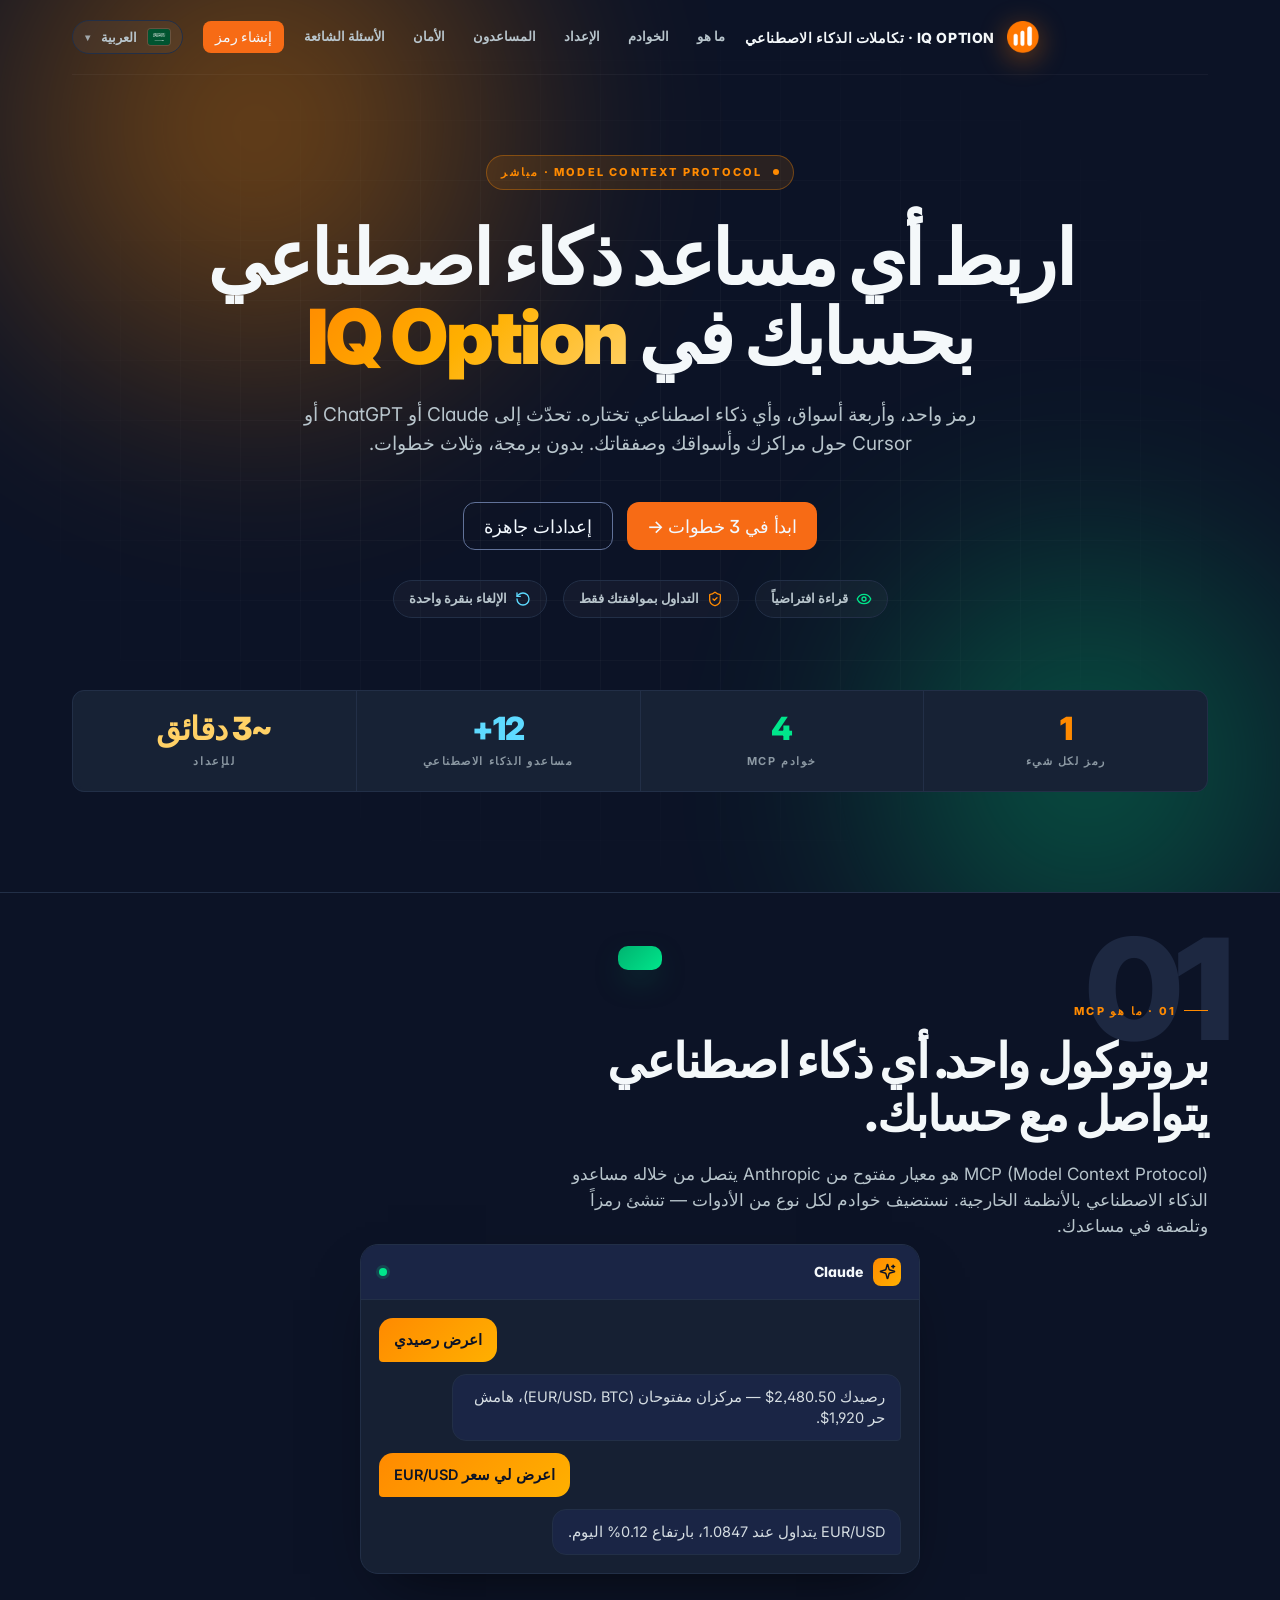
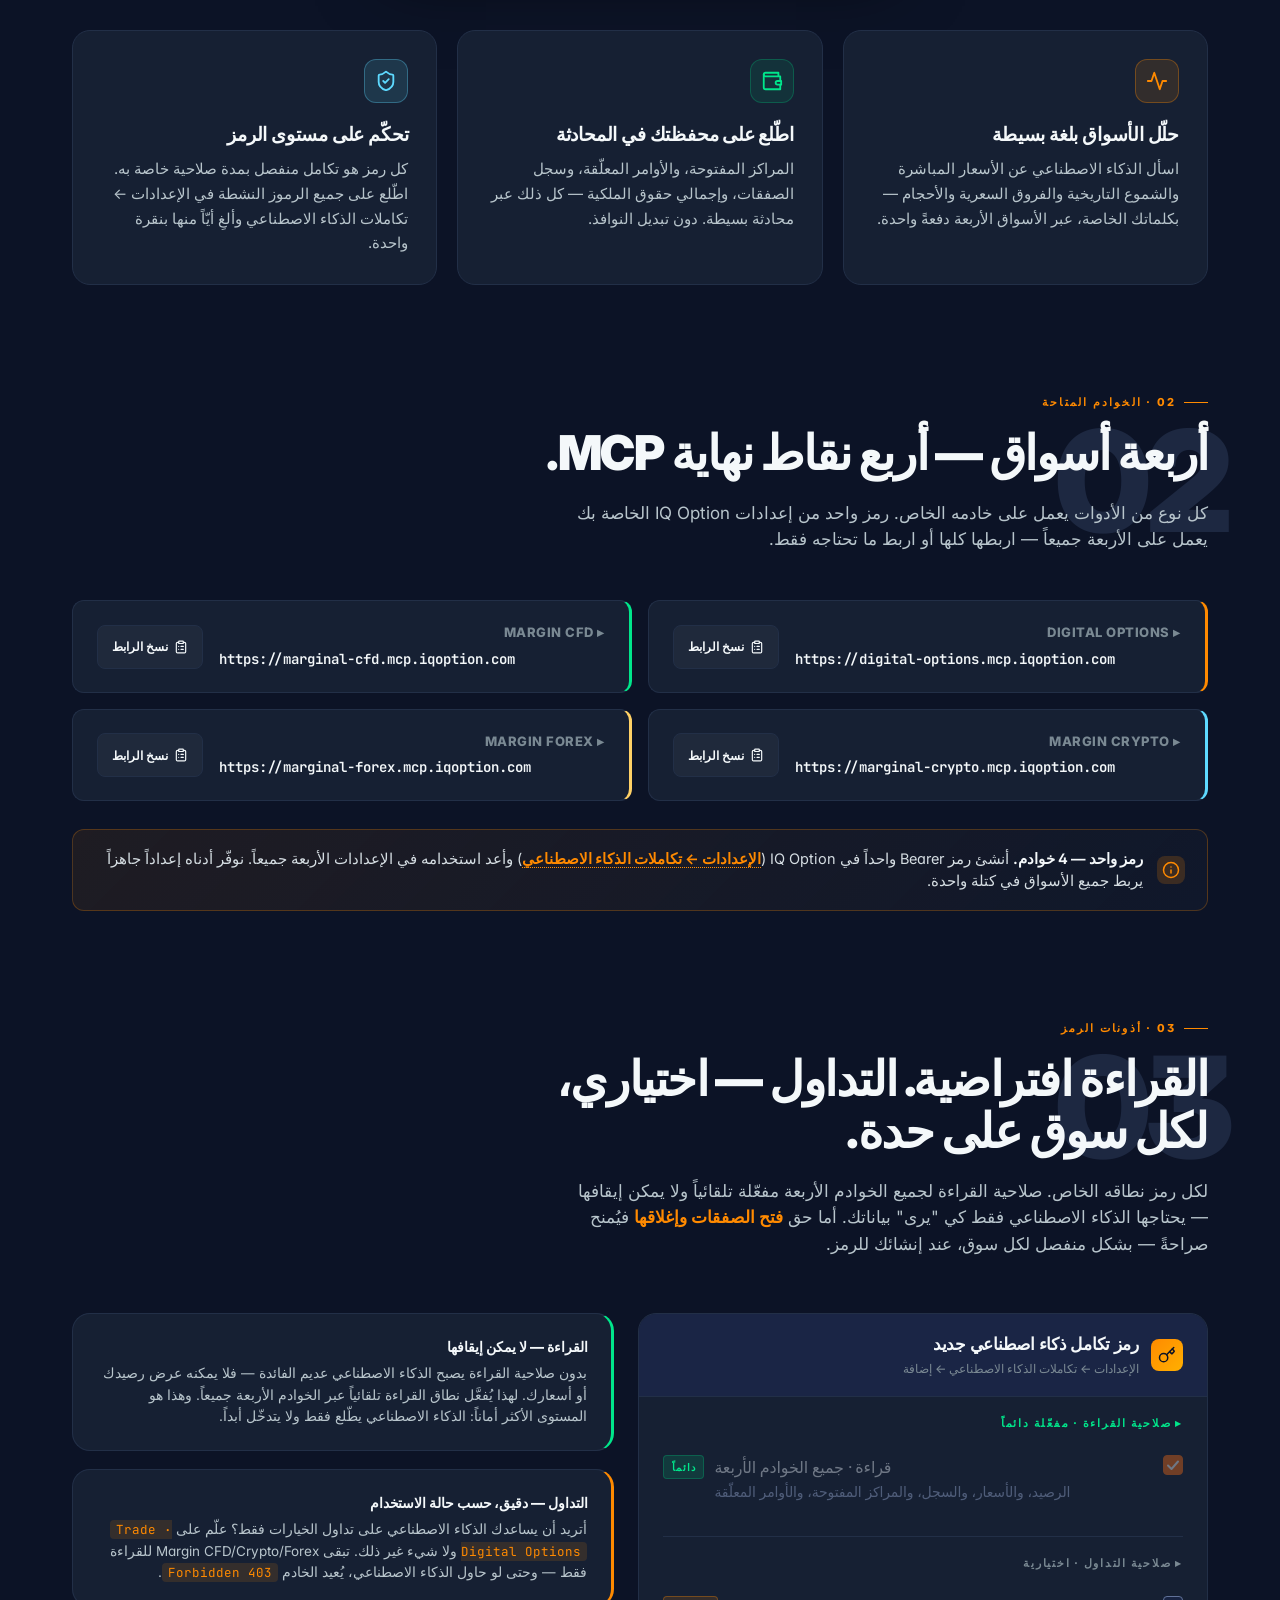
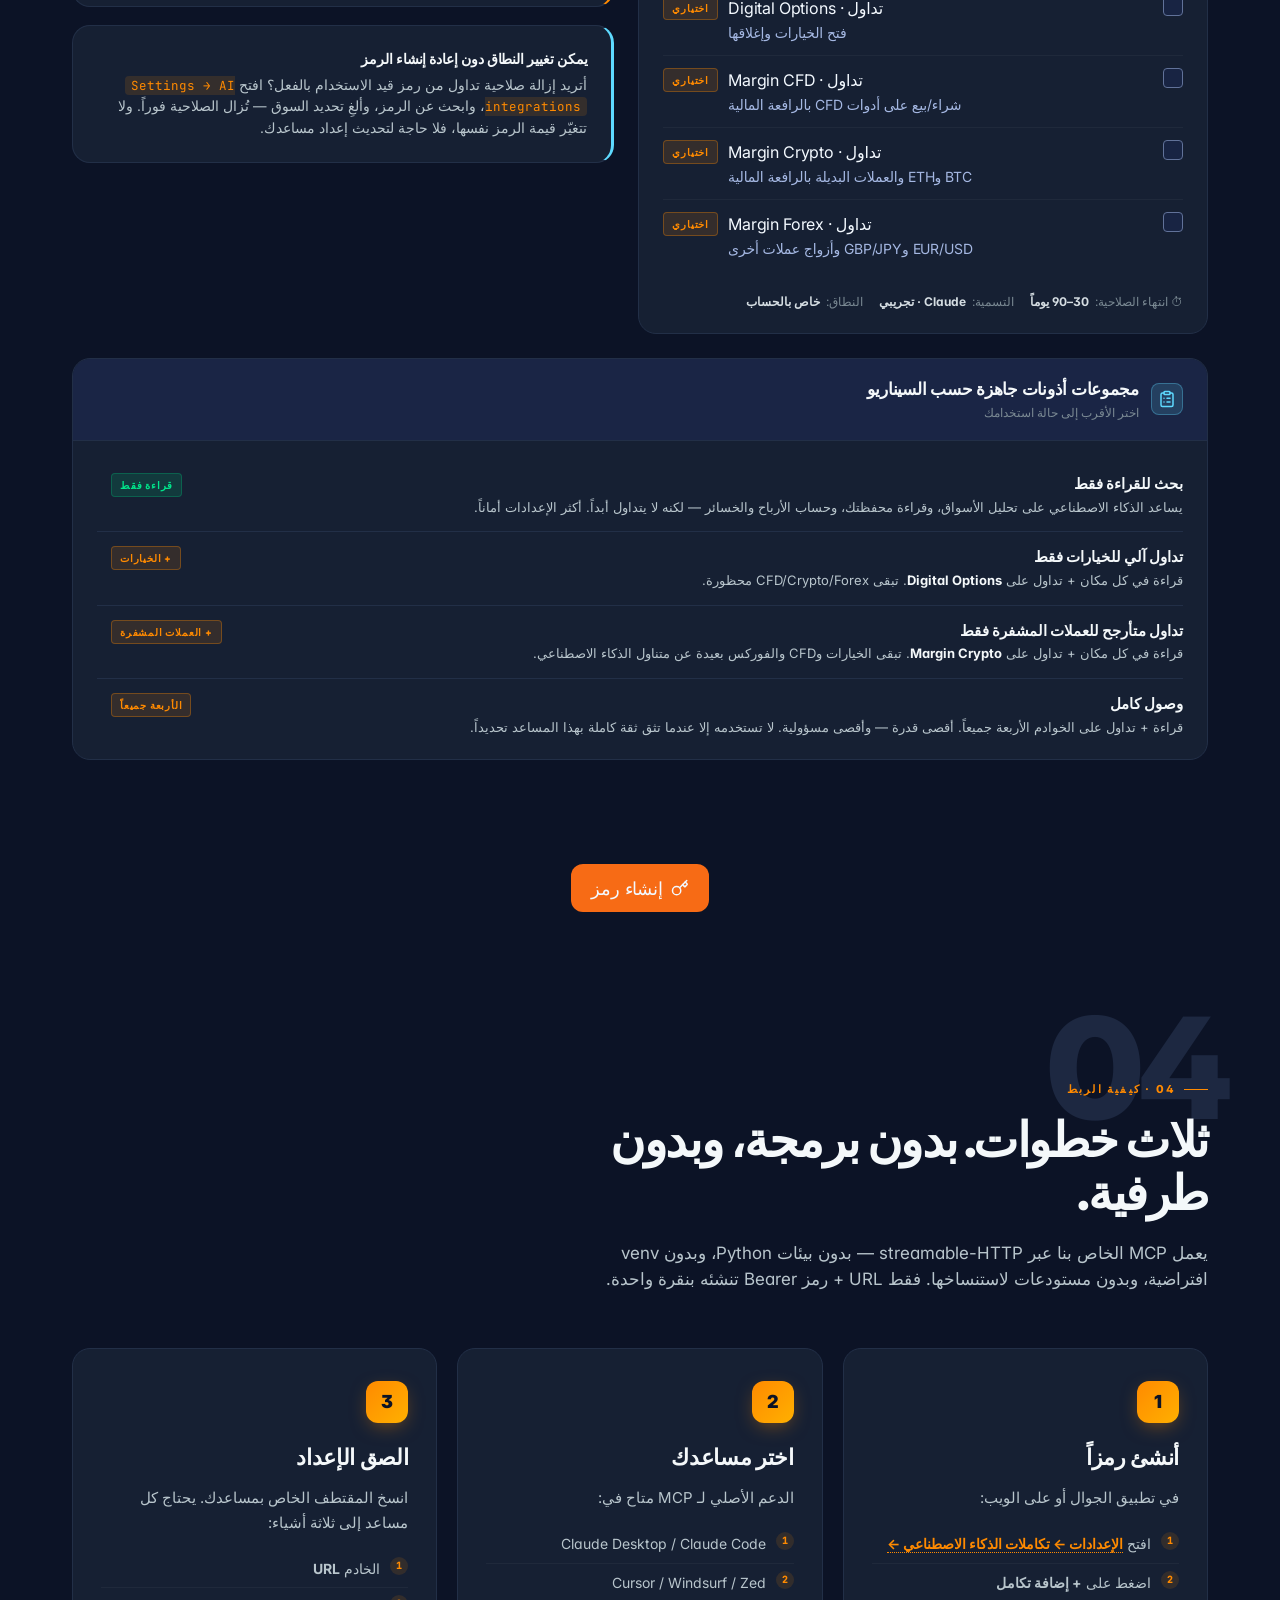
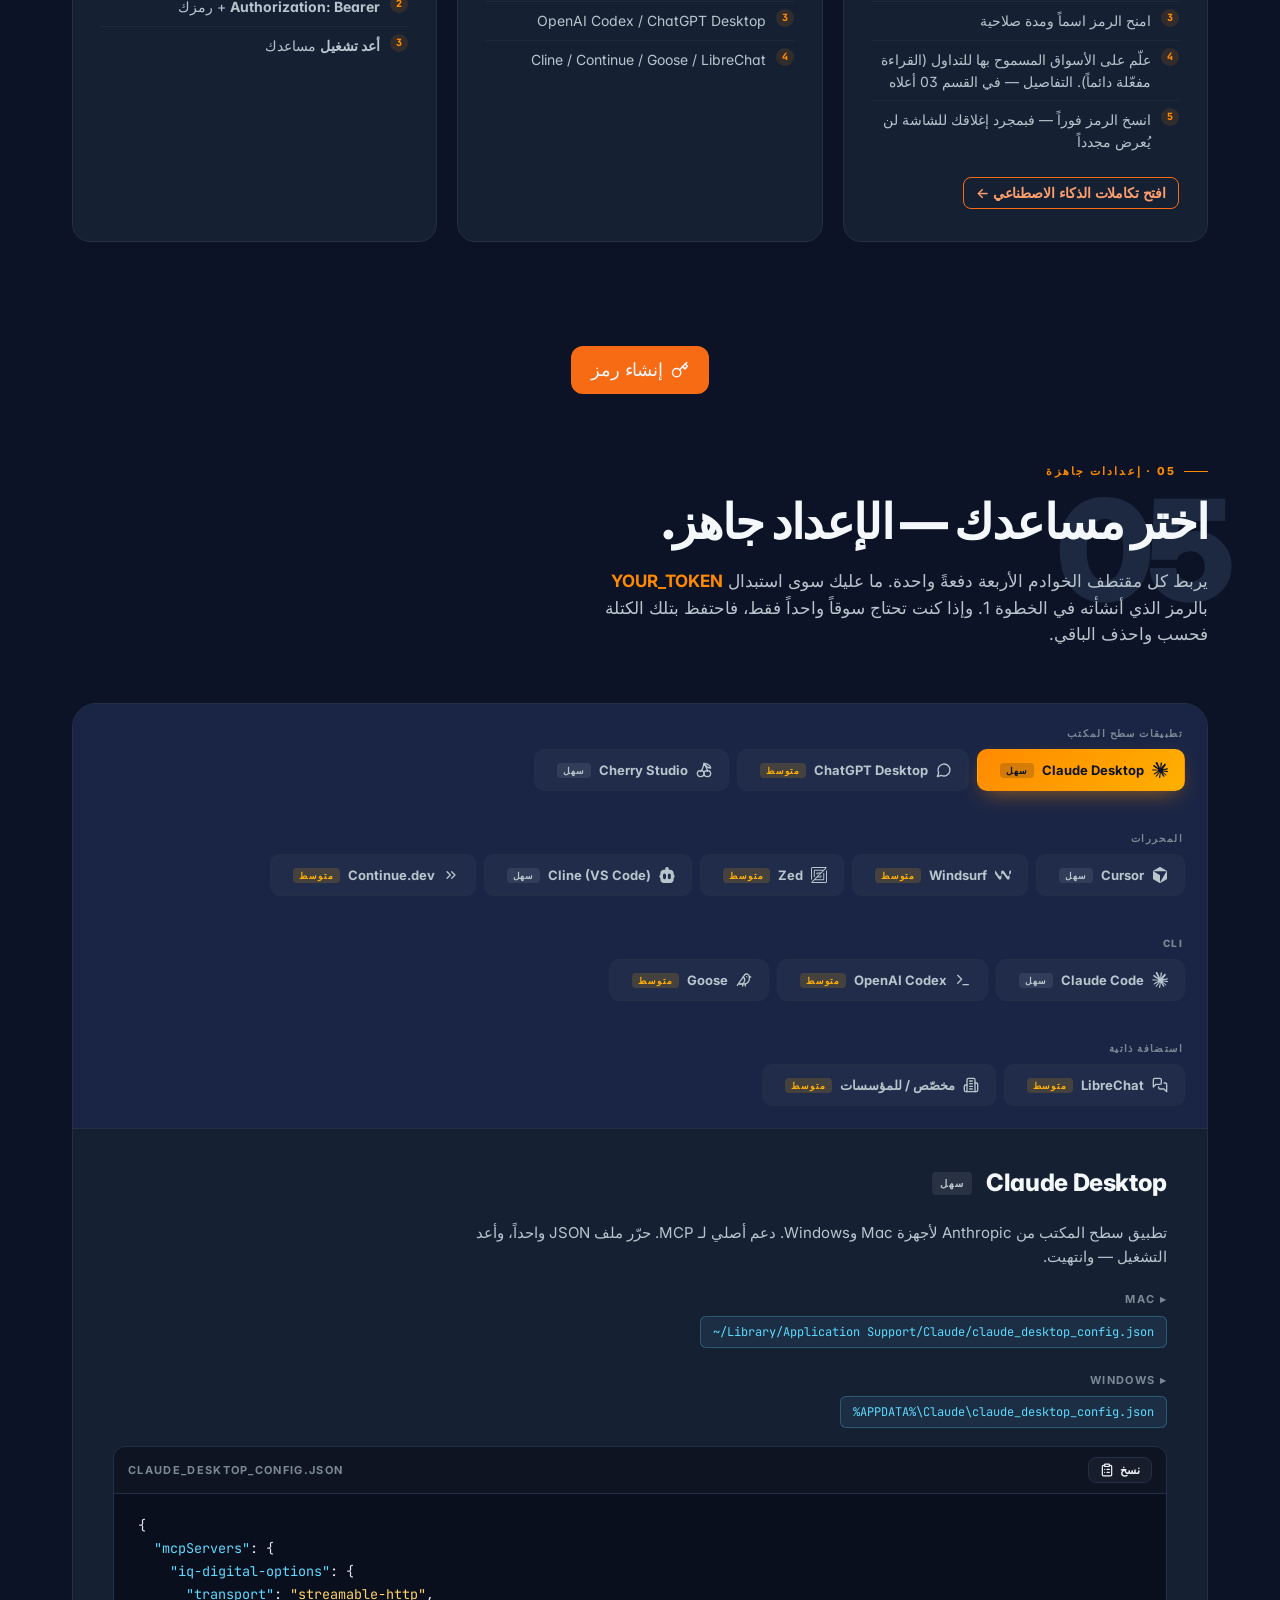
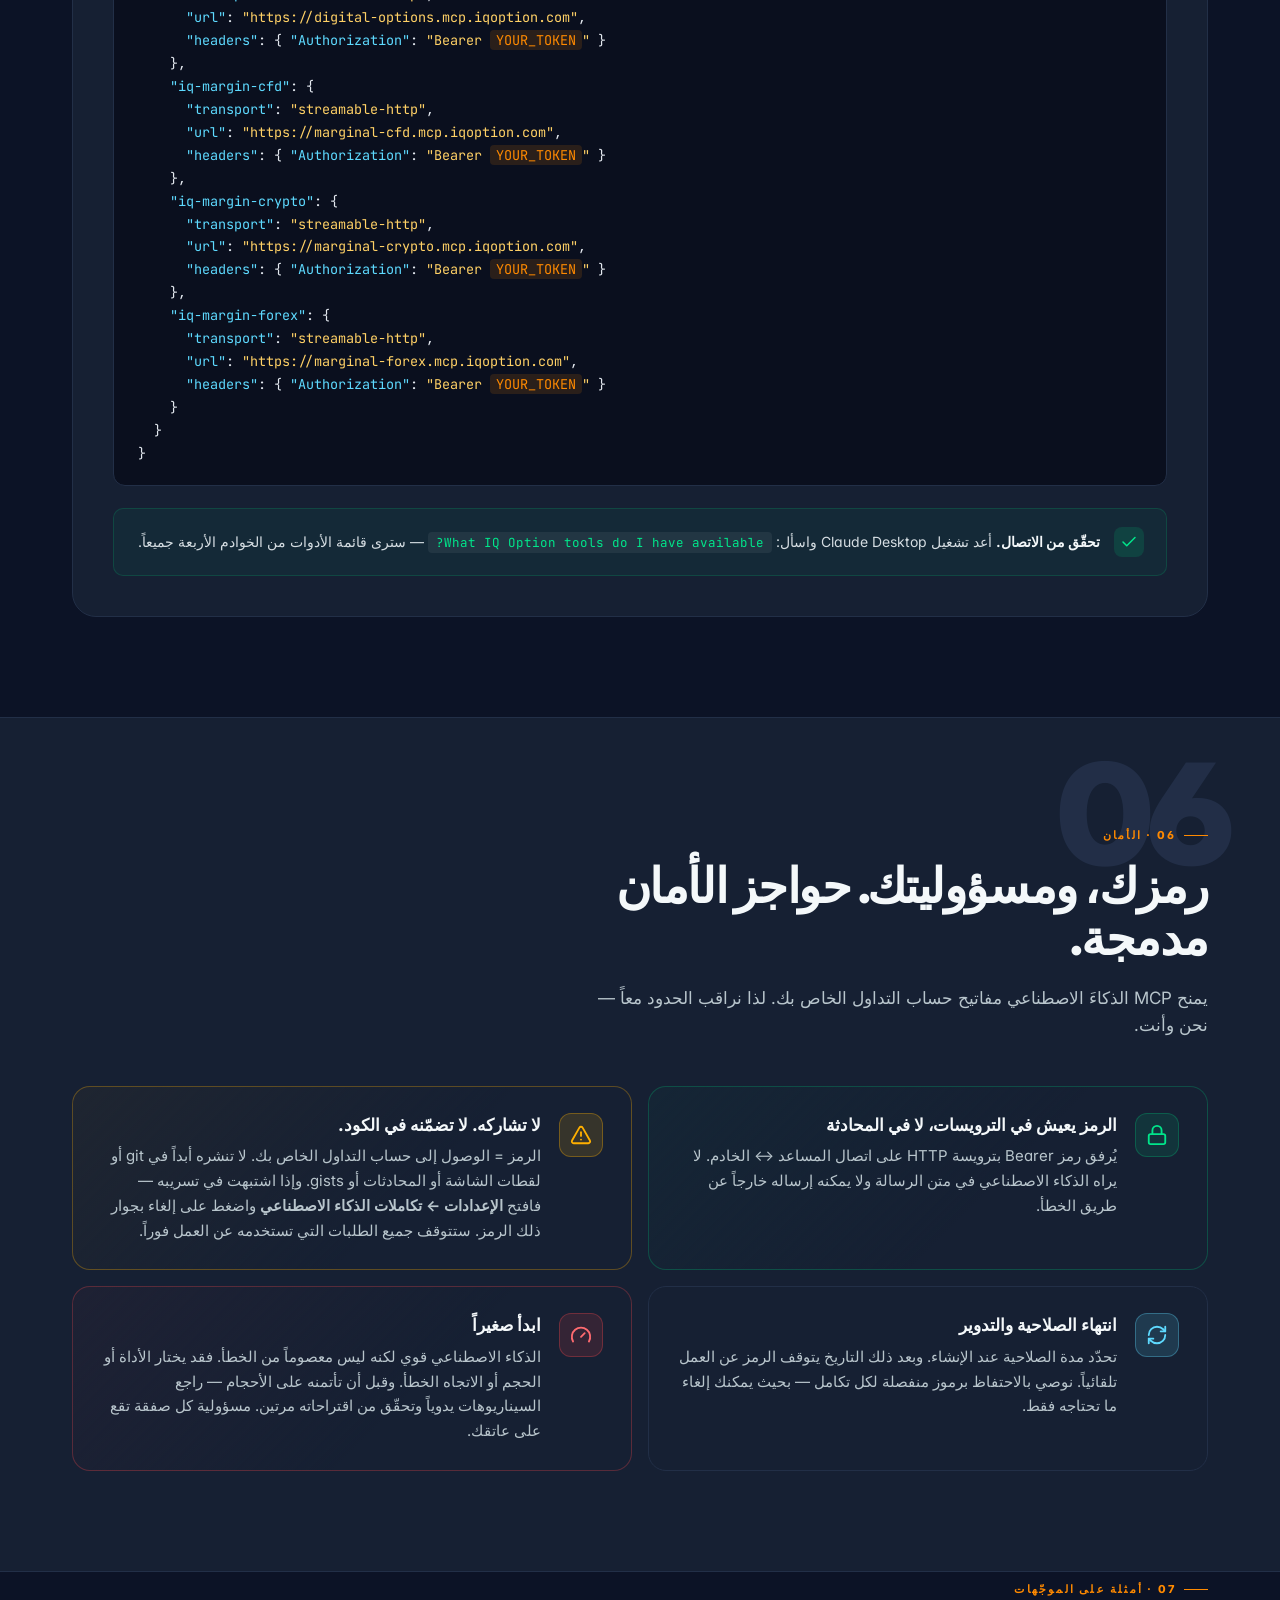
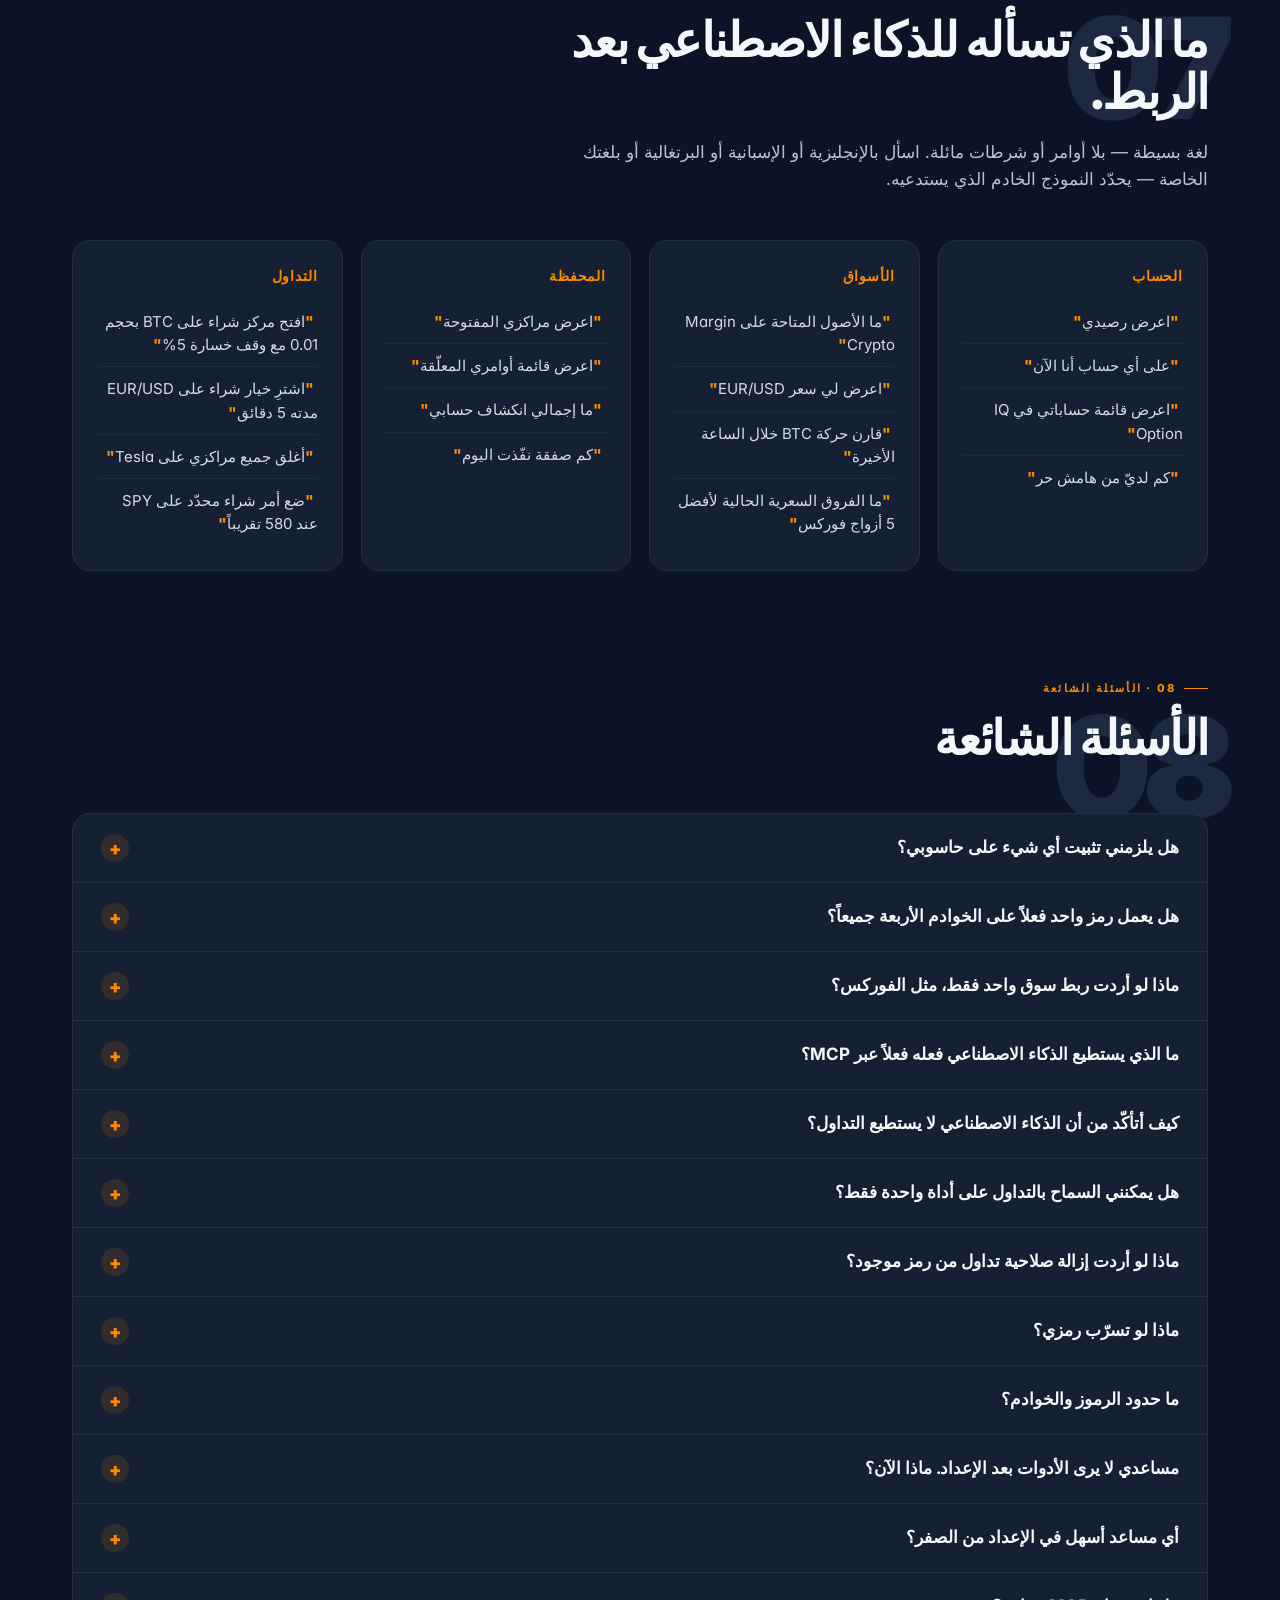
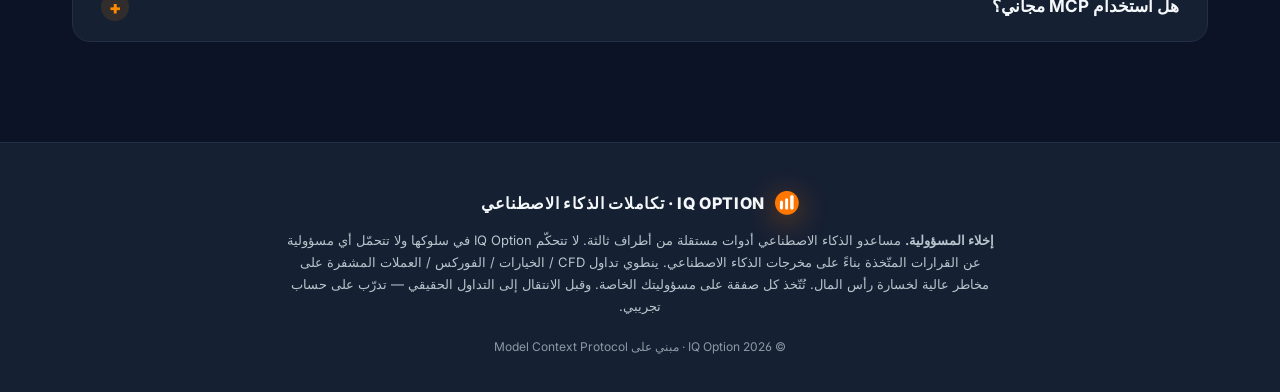
==== commit 05309aa3: "Design review #8: group assistant tabs (Desktop/Editors/CLI/Self-hosted) Reorder the 13 tabs into 4 " ====
--- a/ar/index.html
+++ b/ar/index.html
@@ -691,17 +691,21 @@
     </p>
 <div class="picker-shell">
 <div class="picker-tabs" id="picker-tabs">
+<span aria-hidden="true" class="pt-group" role="presentation">تطبيقات سطح المكتب</span>
 <button class="pt active" data-tab="claude-desktop"><svg aria-hidden="true" class="ic pt-logo ic-brand"><use href="#i-brand-claude"></use></svg> Claude Desktop <span class="pt-diff">سهل</span></button>
-<button class="pt" data-tab="claude-code"><svg aria-hidden="true" class="ic pt-logo ic-brand"><use href="#i-brand-claude"></use></svg> Claude Code <span class="pt-diff">سهل</span></button>
+<button class="pt" data-tab="chatgpt"><svg aria-hidden="true" class="ic pt-logo"><use href="#i-message"></use></svg> ChatGPT Desktop <span class="pt-diff med">متوسط</span></button>
+<button class="pt" data-tab="cherry"><svg aria-hidden="true" class="ic pt-logo"><use href="#i-cherry"></use></svg> Cherry Studio <span class="pt-diff">سهل</span></button>
+<span aria-hidden="true" class="pt-group" role="presentation">المحررات</span>
 <button class="pt" data-tab="cursor"><svg aria-hidden="true" class="ic pt-logo ic-brand"><use href="#i-brand-cursor"></use></svg> Cursor <span class="pt-diff">سهل</span></button>
 <button class="pt" data-tab="windsurf"><svg aria-hidden="true" class="ic pt-logo ic-brand"><use href="#i-brand-windsurf"></use></svg> Windsurf <span class="pt-diff med">متوسط</span></button>
-<button class="pt" data-tab="codex"><svg aria-hidden="true" class="ic pt-logo"><use href="#i-terminal"></use></svg> OpenAI Codex <span class="pt-diff med">متوسط</span></button>
-<button class="pt" data-tab="chatgpt"><svg aria-hidden="true" class="ic pt-logo"><use href="#i-message"></use></svg> ChatGPT Desktop <span class="pt-diff med">متوسط</span></button>
+<button class="pt" data-tab="zed"><svg aria-hidden="true" class="ic pt-logo ic-brand"><use href="#i-brand-zed"></use></svg> Zed <span class="pt-diff med">متوسط</span></button>
 <button class="pt" data-tab="cline"><svg aria-hidden="true" class="ic pt-logo ic-brand"><use href="#i-brand-cline"></use></svg> Cline (VS Code) <span class="pt-diff">سهل</span></button>
 <button class="pt" data-tab="continue"><svg aria-hidden="true" class="ic pt-logo"><use href="#i-chevrons-right"></use></svg> Continue.dev <span class="pt-diff med">متوسط</span></button>
-<button class="pt" data-tab="zed"><svg aria-hidden="true" class="ic pt-logo ic-brand"><use href="#i-brand-zed"></use></svg> Zed <span class="pt-diff med">متوسط</span></button>
+<span aria-hidden="true" class="pt-group" role="presentation">CLI</span>
+<button class="pt" data-tab="claude-code"><svg aria-hidden="true" class="ic pt-logo ic-brand"><use href="#i-brand-claude"></use></svg> Claude Code <span class="pt-diff">سهل</span></button>
+<button class="pt" data-tab="codex"><svg aria-hidden="true" class="ic pt-logo"><use href="#i-terminal"></use></svg> OpenAI Codex <span class="pt-diff med">متوسط</span></button>
 <button class="pt" data-tab="goose"><svg aria-hidden="true" class="ic pt-logo"><use href="#i-bird"></use></svg> Goose <span class="pt-diff med">متوسط</span></button>
-<button class="pt" data-tab="cherry"><svg aria-hidden="true" class="ic pt-logo"><use href="#i-cherry"></use></svg> Cherry Studio <span class="pt-diff">سهل</span></button>
+<span aria-hidden="true" class="pt-group" role="presentation">استضافة ذاتية</span>
 <button class="pt" data-tab="librechat"><svg aria-hidden="true" class="ic pt-logo"><use href="#i-messages"></use></svg> LibreChat <span class="pt-diff med">متوسط</span></button>
 <button class="pt" data-tab="custom"><svg aria-hidden="true" class="ic pt-logo"><use href="#i-building"></use></svg> مخصّص / للمؤسسات <span class="pt-diff med">متوسط</span></button>
 </div>
--- a/assets/css/styles.css
+++ b/assets/css/styles.css
@@ -1346,3 +1346,15 @@
   /* Assistant-tab brand logos (filled) + Lucide fallbacks (stroked) */
   .pt-logo { width: 16px; height: 16px; }
   .ic-brand { fill: currentColor; stroke: none; }
+
+  /* Assistant picker — category group labels (visual only; AT ignores them) */
+  .pt-group {
+    flex-basis: 100%;
+    margin: 10px 2px 0;
+    font-size: 10px;
+    font-weight: 800;
+    letter-spacing: 0.14em;
+    text-transform: uppercase;
+    color: var(--text-mute);
+  }
+  .pt-group:first-child { margin-top: 0; }
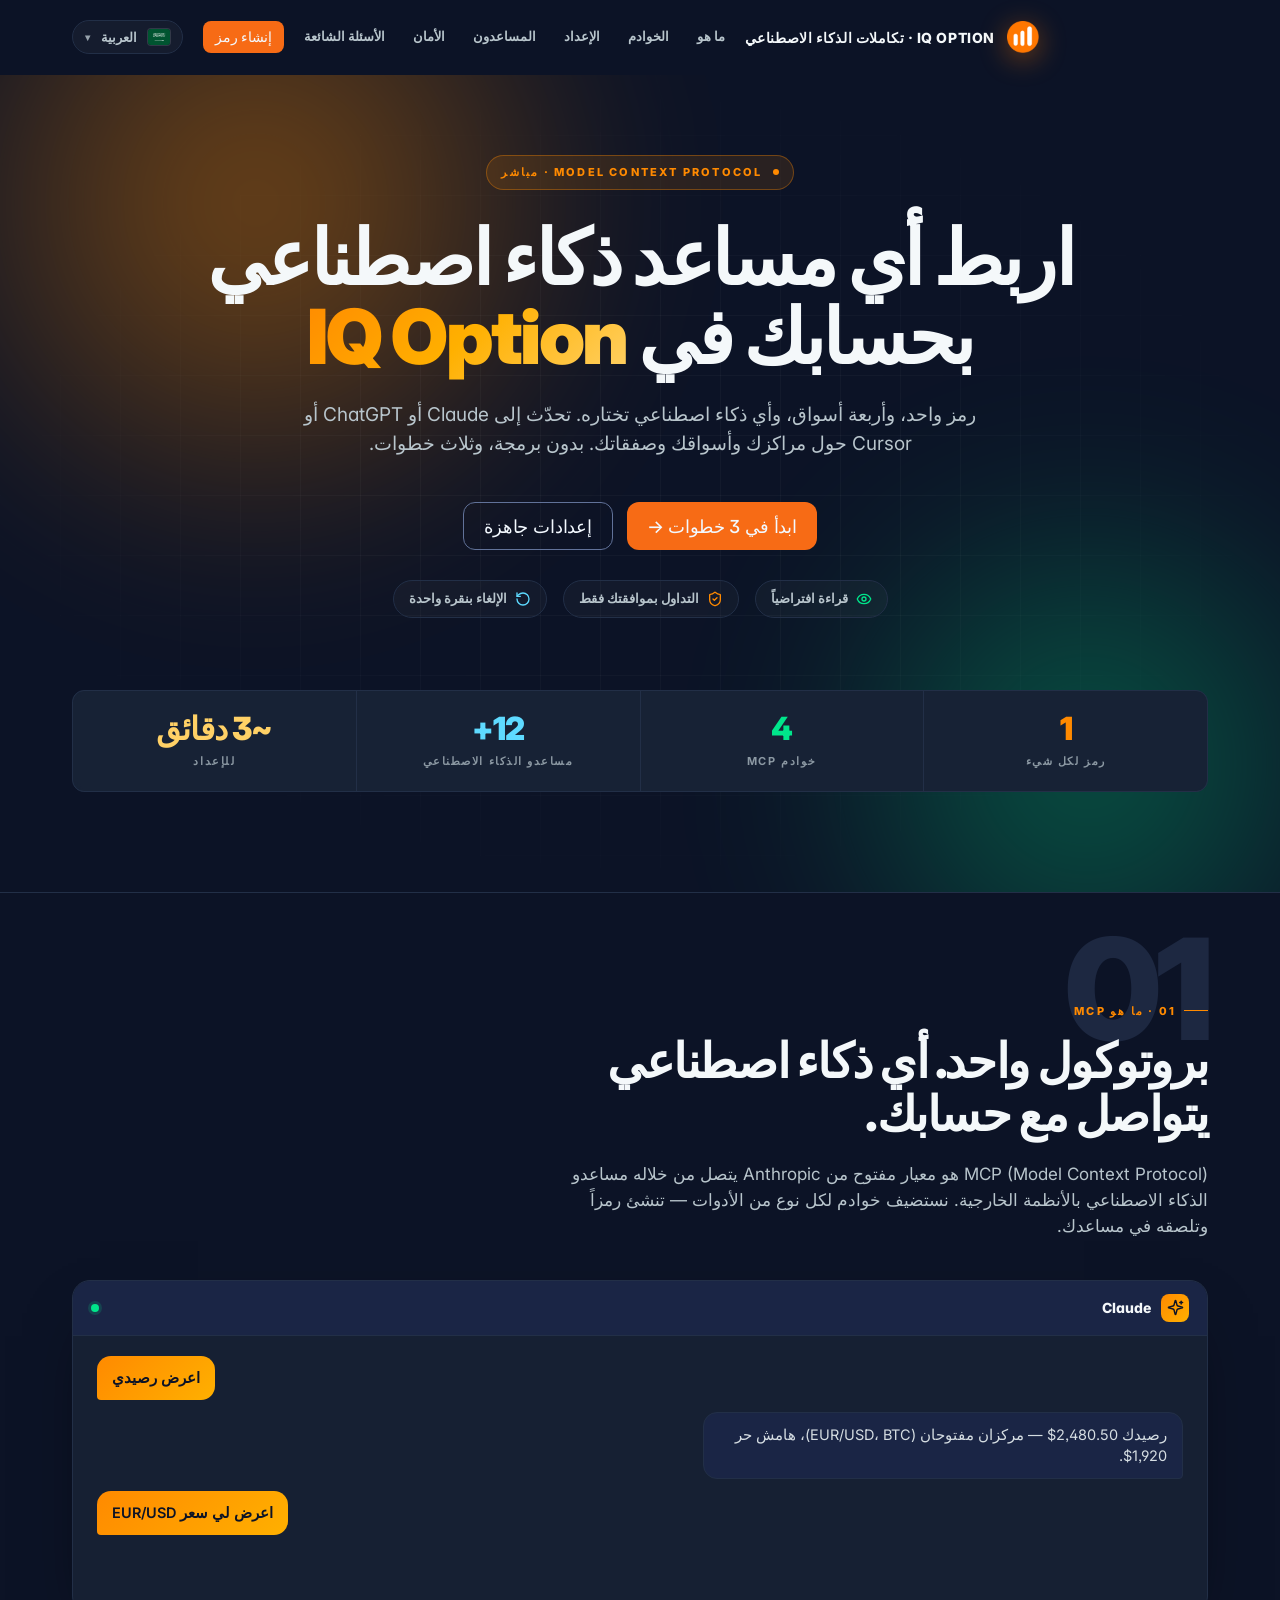
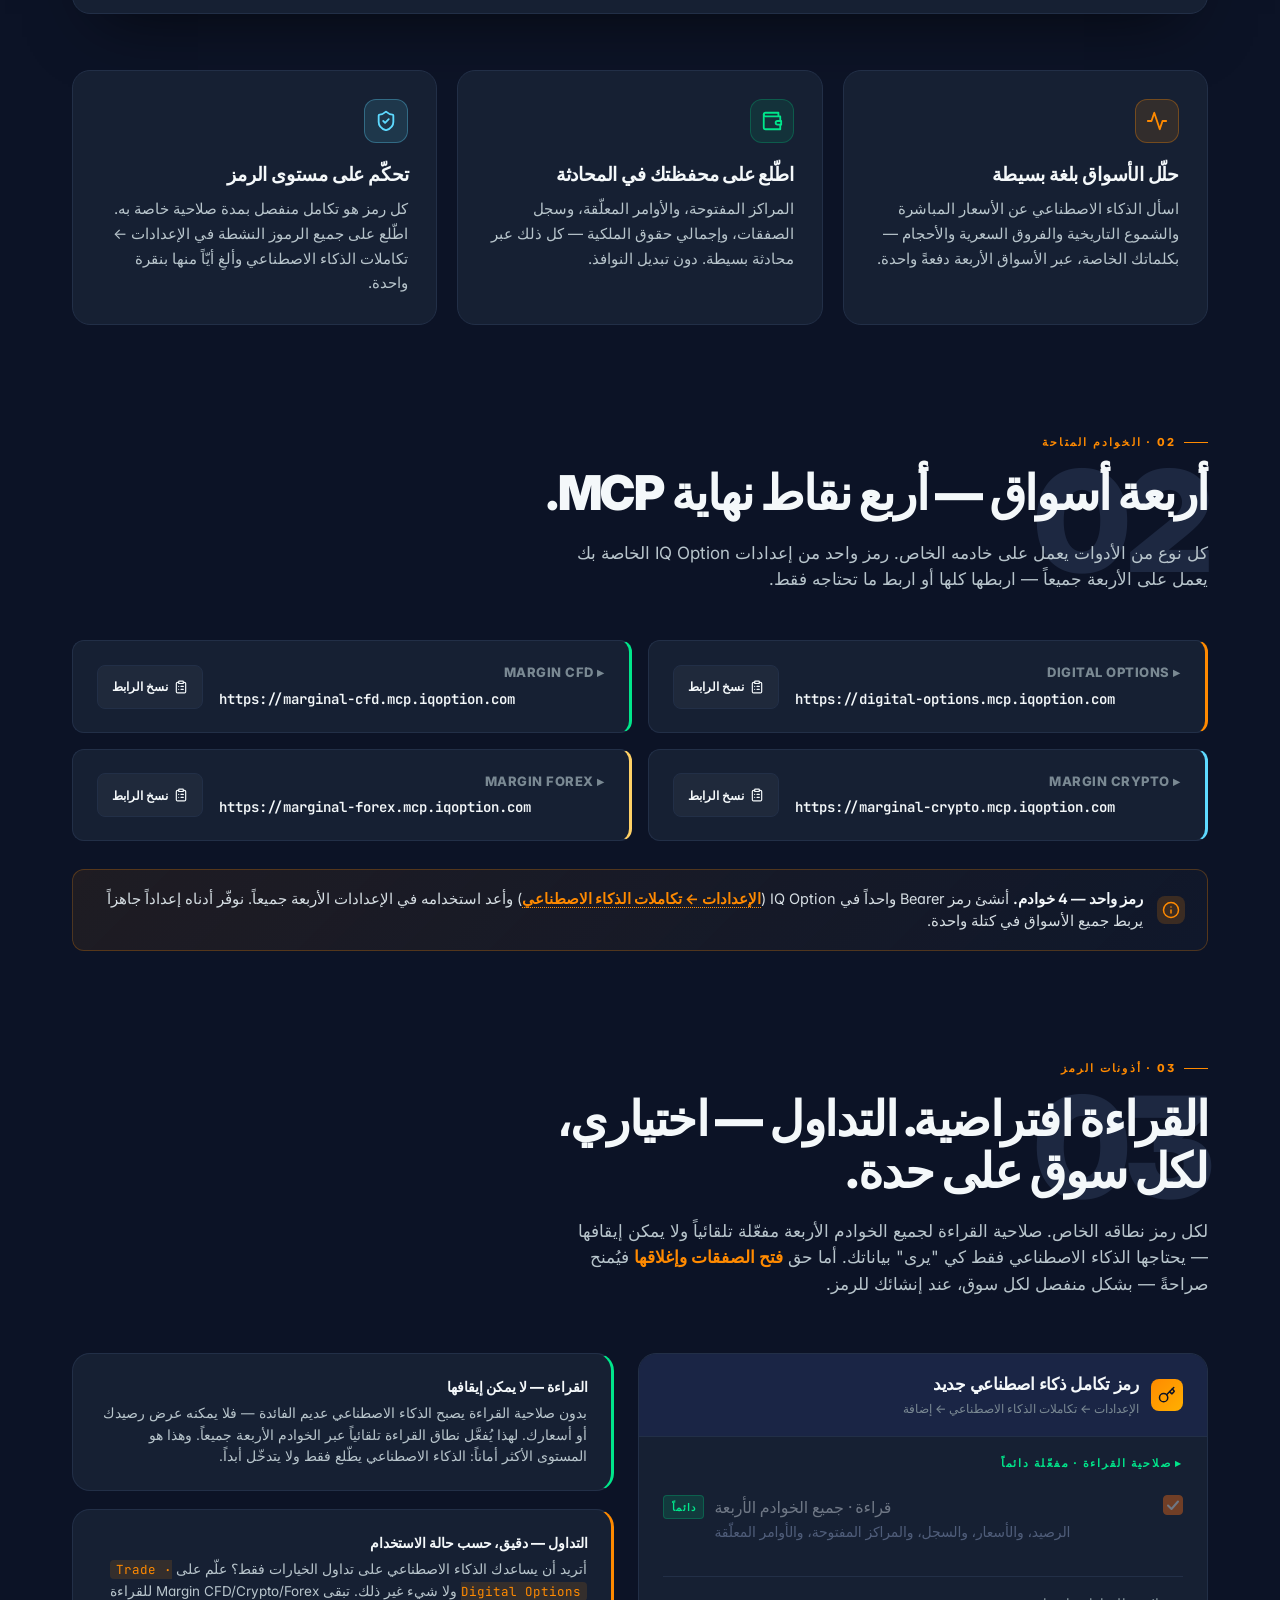
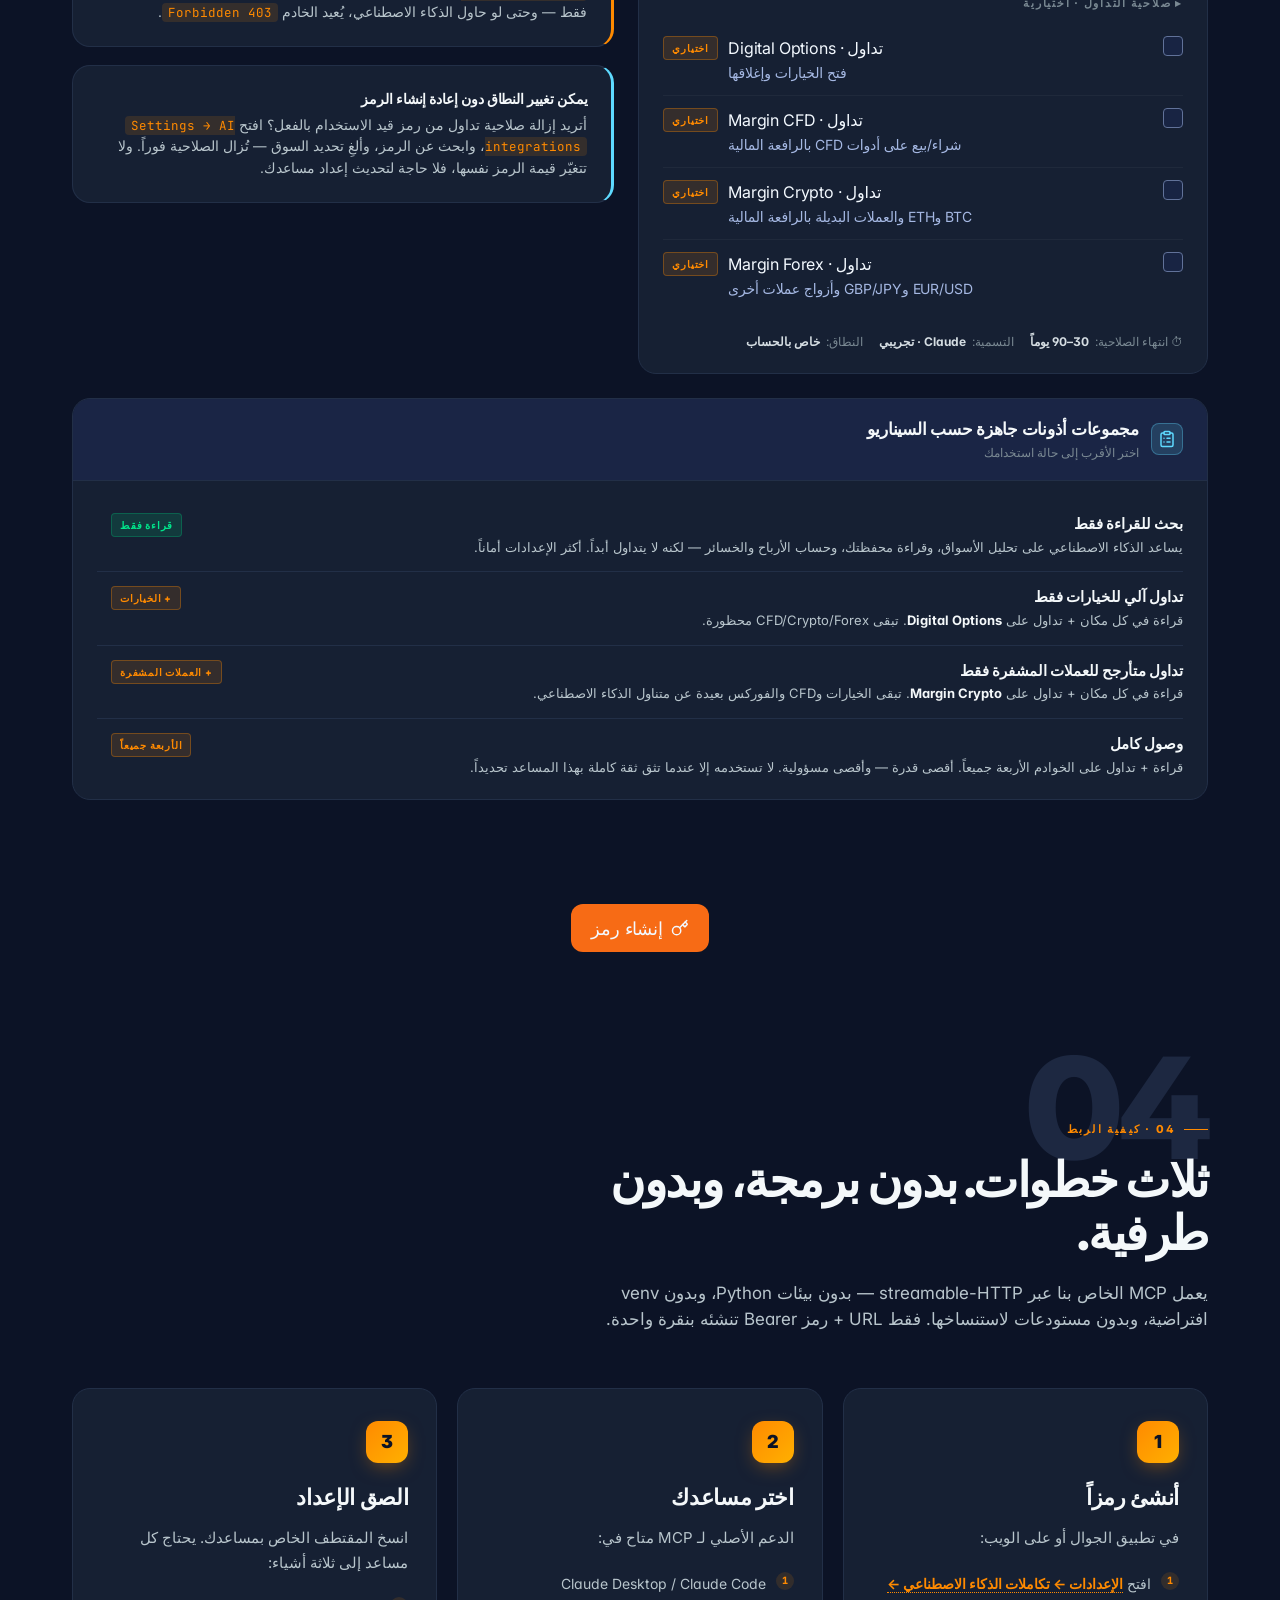
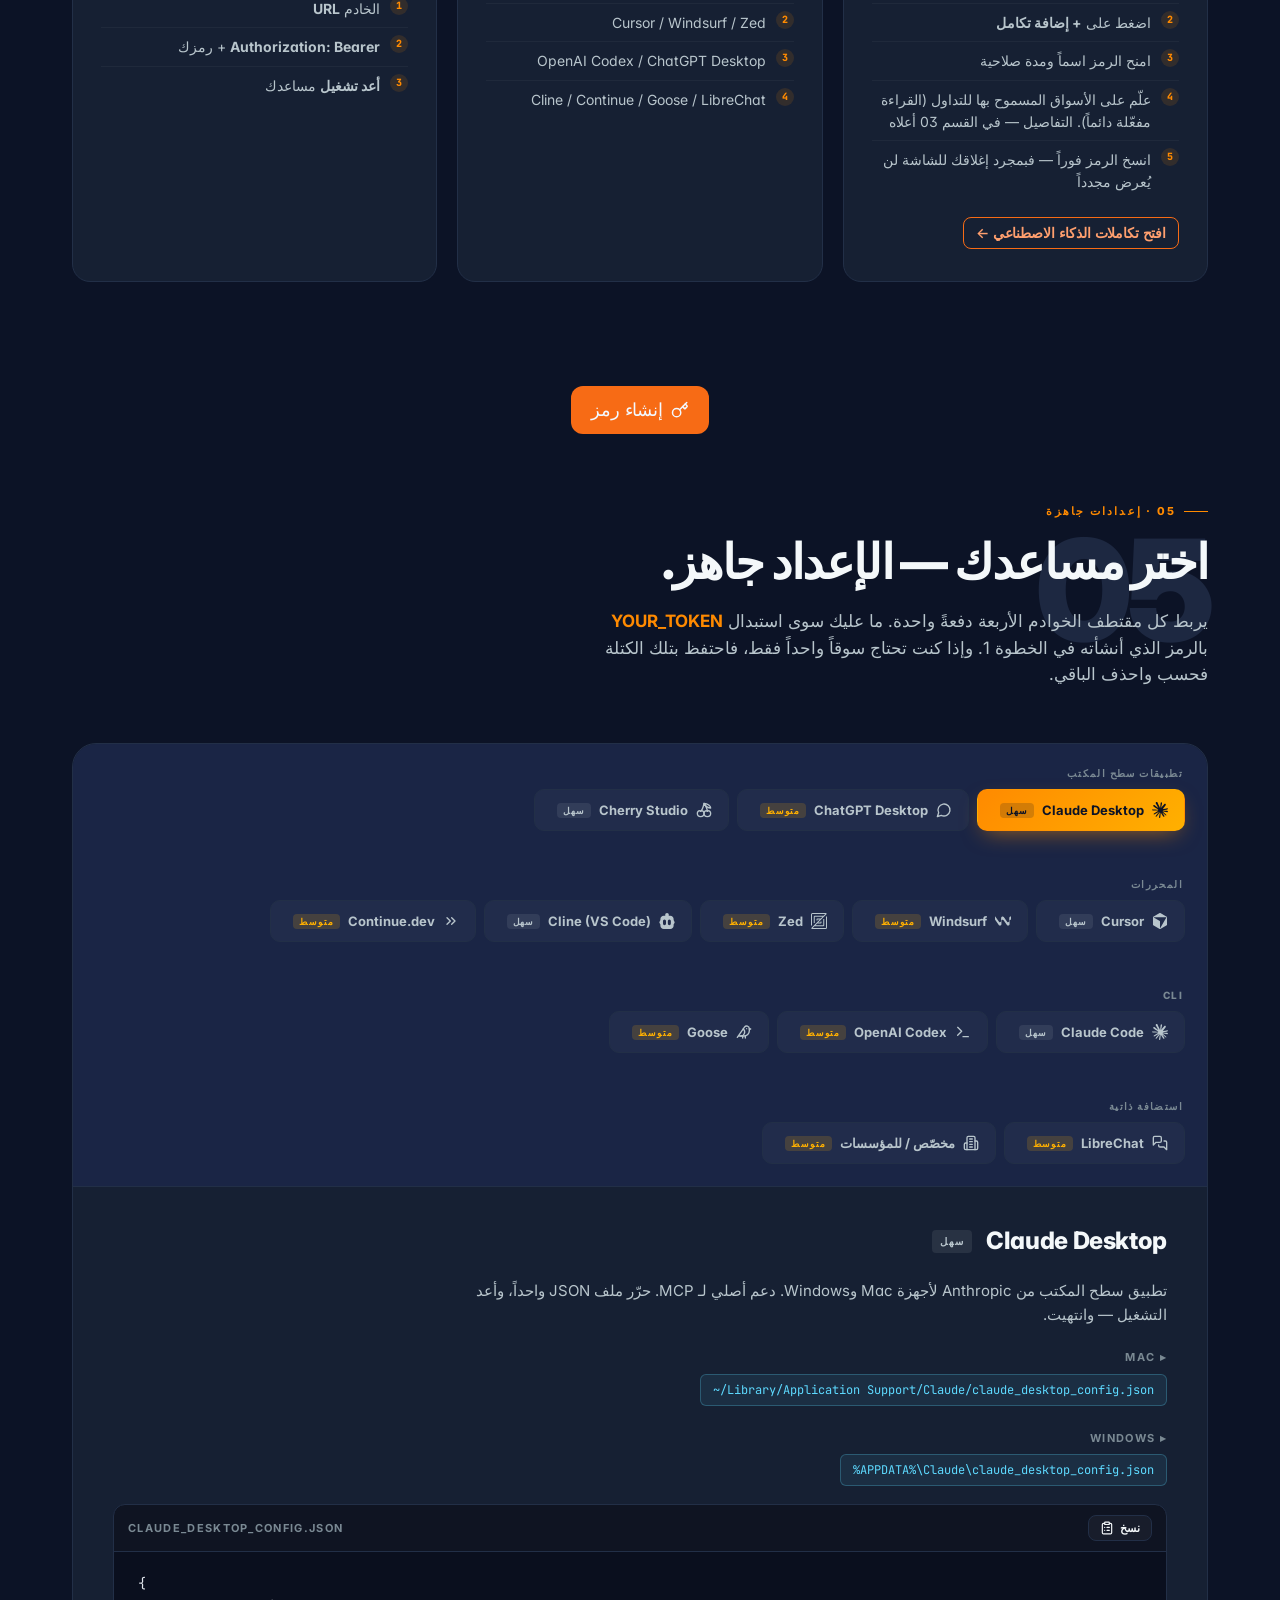
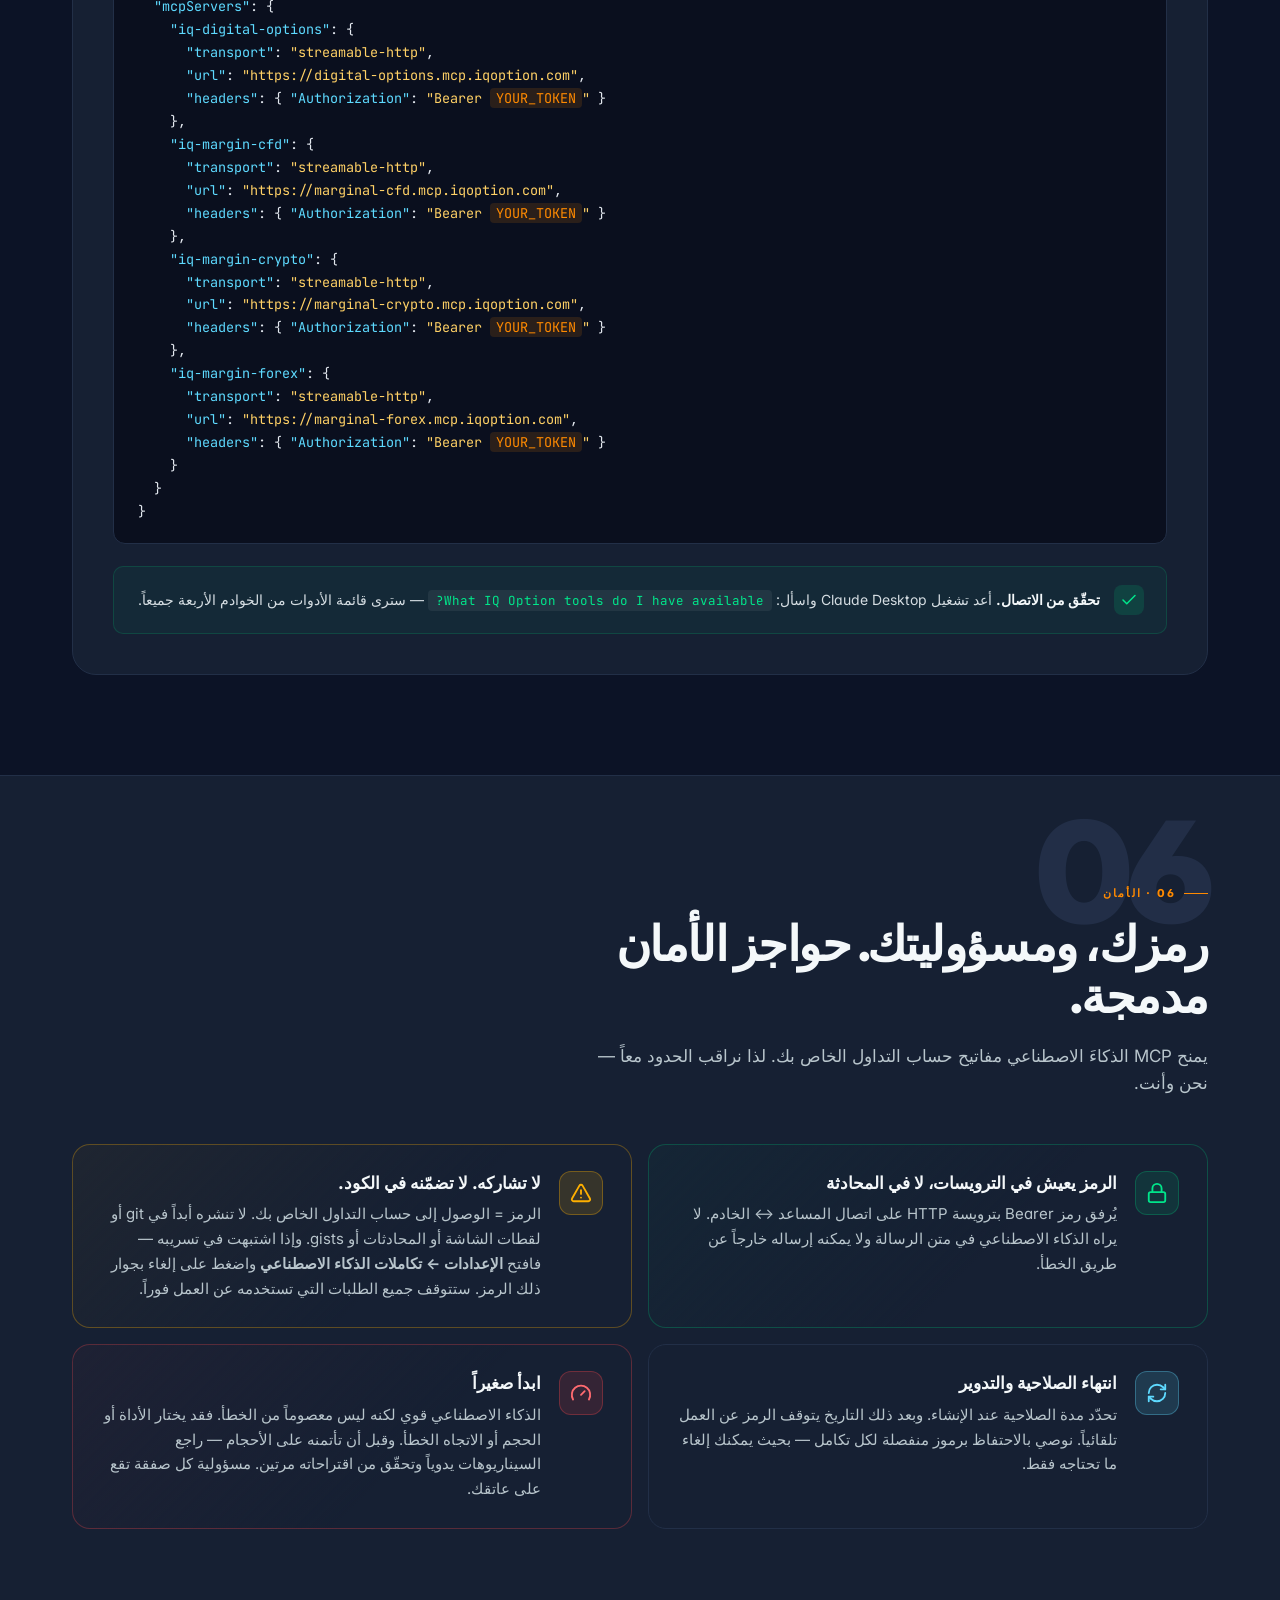
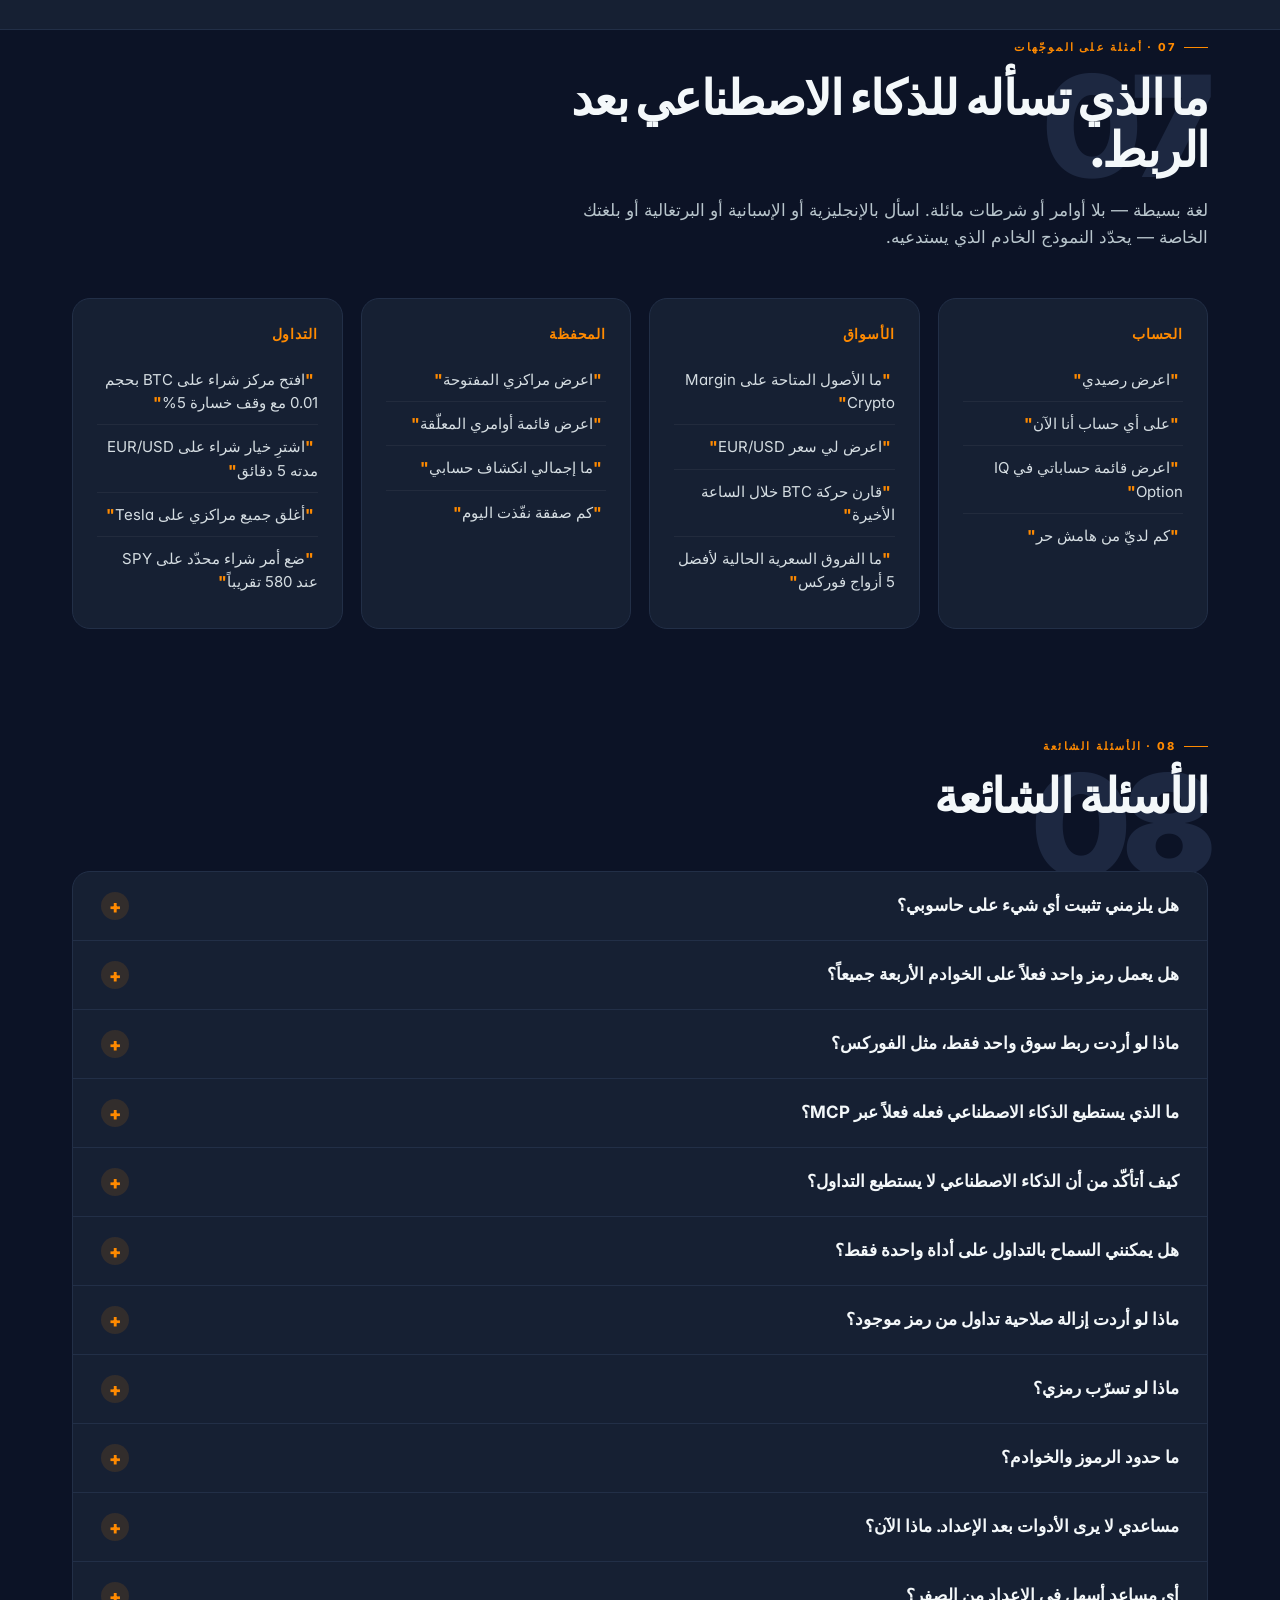
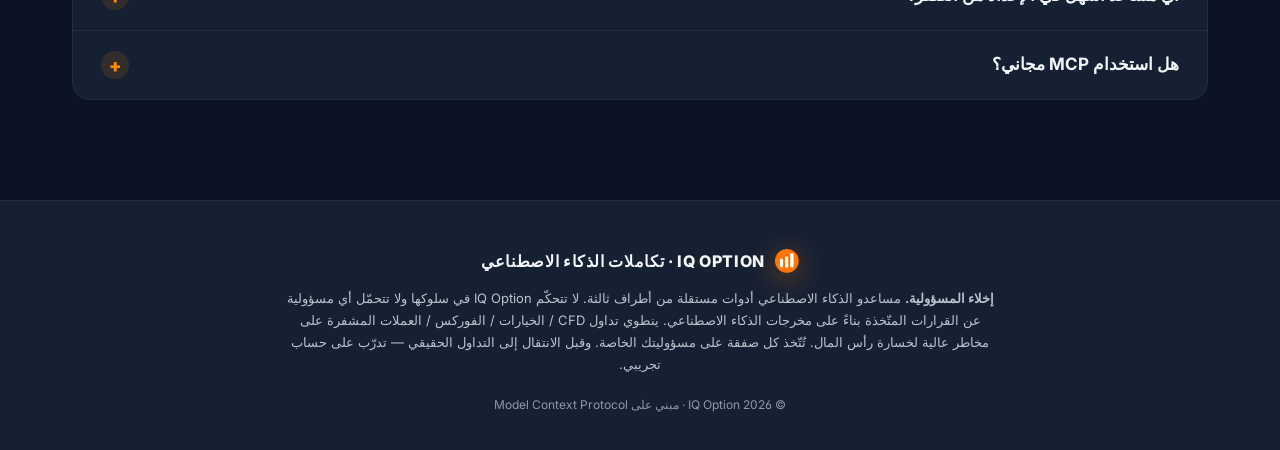
==== commit dcf47adb: "Sticky frosted header (motion pass, tier 3) Lift <nav> out of the overflow:hidden hero shell into a " ====
--- a/ar/index.html
+++ b/ar/index.html
@@ -302,9 +302,7 @@
 <symbol id="i-building" viewBox="0 0 24 24"><path d="M6 22V4a2 2 0 0 1 2-2h8a2 2 0 0 1 2 2v18Z"></path><path d="M6 12H4a2 2 0 0 0-2 2v6a2 2 0 0 0 2 2h2"></path><path d="M18 9h2a2 2 0 0 1 2 2v9a2 2 0 0 1-2 2h-2"></path><path d="M10 6h4"></path><path d="M10 10h4"></path><path d="M10 14h4"></path><path d="M10 18h4"></path></symbol>
 </svg>
 <main id="main">
-<div class="hero-shell">
-<div class="hero-bg"></div>
-<div class="hero-grid"></div>
+<header class="site-header">
 <div class="container">
 <nav aria-label="Primary" class="nav">
 <div class="logo">
@@ -327,6 +325,12 @@
 <span class="qeds-button__label">إنشاء رمز</span>
 </a>
 <div class="lang-switch"><button class="lang-toggle" type="button" aria-expanded="false" aria-controls="lang-menu" aria-label="Language"><img class="lang-flag" src="../assets/img/flags/sa.png" alt="" width="22" height="16"><span class="lang-current">العربية</span><span class="lang-caret" aria-hidden="true">▾</span></button><ul class="lang-menu" id="lang-menu" hidden><li><a href="../" hreflang="en" lang="en"><span class="lang-name"><img class="lang-flag" src="../assets/img/flags/gb.png" alt="" width="22" height="16"><span class="lang-label">English</span></span></a></li><li><a href="../ar/" hreflang="ar-SA" lang="ar" aria-current="true"><span class="lang-name"><img class="lang-flag" src="../assets/img/flags/sa.png" alt="" width="22" height="16"><span class="lang-label">العربية</span></span></a></li><li><a href="../th/" hreflang="th" lang="th"><span class="lang-name"><img class="lang-flag" src="../assets/img/flags/th.png" alt="" width="22" height="16"><span class="lang-label">ไทย</span></span></a></li><li><a href="../pt/" hreflang="pt" lang="pt"><span class="lang-name"><img class="lang-flag" src="../assets/img/flags/br.png" alt="" width="22" height="16"><span class="lang-label">Português</span></span></a></li><li><a href="../es/" hreflang="es" lang="es"><span class="lang-name"><img class="lang-flag" src="../assets/img/flags/es.png" alt="" width="22" height="16"><span class="lang-label">Español</span></span></a></li><li><a href="../tl/" hreflang="tl" lang="tl"><span class="lang-name"><img class="lang-flag" src="../assets/img/flags/ph.png" alt="" width="22" height="16"><span class="lang-label">Tagalog</span></span></a></li><li><a href="../id/" hreflang="id" lang="id"><span class="lang-name"><img class="lang-flag" src="../assets/img/flags/id.png" alt="" width="22" height="16"><span class="lang-label">Bahasa Indonesia</span></span></a></li></ul></div></nav>
+</div>
+</header>
+<div class="hero-shell">
+<div class="hero-bg"></div>
+<div class="hero-grid"></div>
+<div class="container">
 <div class="hero">
 <span class="badge">
 <span class="badge-dot"></span>
--- a/assets/css/tokens.css
+++ b/assets/css/tokens.css
@@ -35,4 +35,17 @@
     /* Focus ring — high-contrast cyan, distinct from the orange accent */
     --ring: #5EDAFF;
     --ring-shadow: 0 0 0 3px rgba(94, 218, 255, 0.35);
+
+    /* ── Motion · "Smooth & elegant" personality ──────────────────────
+       Custom curves: the browser defaults are too weak to feel intentional. */
+    --ease-out:      cubic-bezier(0.22, 1, 0.36, 1);    /* easeOutQuint — graceful settle */
+    --ease-out-soft: cubic-bezier(0.33, 1, 0.68, 1);    /* easeOutCubic — gentle hovers   */
+    --ease-in-out:   cubic-bezier(0.65, 0, 0.35, 1);    /* easeInOutCubic — on-screen move */
+    --ease-spring:   cubic-bezier(0.34, 1.4, 0.5, 1);   /* subtle overshoot — success pops */
+
+    --dur-press: 150ms;   /* button press feedback        */
+    --dur-fast:  200ms;   /* hover / colour               */
+    --dur-base:  260ms;   /* dropdowns, tabs, accordions  */
+    --dur-slow:  480ms;   /* scroll reveals               */
+    --dur-hero:  640ms;   /* hero entrance steps          */
   }
--- a/assets/css/styles.css
+++ b/assets/css/styles.css
@@ -1,5 +1,5 @@
 * { box-sizing: border-box; margin: 0; padding: 0; }
-  html { scroll-behavior: smooth; }
+  html { scroll-behavior: smooth; scroll-padding-top: 84px; }  /* clear the sticky header on anchor jumps */
   body {
     background: var(--bg-app);
     color: var(--text-strong);
@@ -1078,7 +1078,7 @@
     html { scroll-behavior: auto; }
     .hero-bg::before, .hero-bg::after { animation: none; }
     .badge-dot { animation: none; box-shadow: none; }
-    .reveal { opacity: 1; transform: none; }
+    .reveal { opacity: 1; transform: none; filter: none; }
     .scroll-progress { display: none; }
   }
 
@@ -1227,7 +1227,8 @@
   section[data-num]::before {
     content: attr(data-num);
     position: absolute;
-    top: 26px; right: 4%;
+    top: 26px;
+    right: max(24px, calc(50% - 600px + 32px));   /* align to container right edge */
     font-size: clamp(64px, 11vw, 150px);
     font-weight: 900;
     line-height: 1;
@@ -1283,8 +1284,8 @@
      AI CONVERSATION MOCK (shows the product)
      ════════════════════════════════════════════════════════════════════ */
   .chat-mock {
-    max-width: 560px;
-    margin: 4px auto 52px;
+    width: 100%;
+    margin: 40px 0 52px;        /* full-width, left-aligned with the section content */
     background: var(--bg-surface);
     border: 1px solid var(--border);
     border-radius: var(--radius-lg);
@@ -1315,8 +1316,8 @@
     background: var(--success-bright);
     box-shadow: 0 0 0 3px rgba(0,230,139,0.16);
   }
-  .chat-body { display: flex; flex-direction: column; gap: 12px; padding: 18px; }
-  .chat-msg { max-width: 86%; }
+  .chat-body { display: flex; flex-direction: column; gap: 12px; padding: 20px 24px; }
+  .chat-msg { max-width: min(480px, 86%); }   /* stay chat-sized inside the full-width frame */
   .chat-msg p {
     margin: 0;
     padding: 11px 15px;
@@ -1349,12 +1350,201 @@
 
   /* Assistant picker — category group labels (visual only; AT ignores them) */
   .pt-group {
-    flex-basis: 100%;
-    margin: 10px 2px 0;
+    flex: 0 0 100%;            /* full-width row — forces a line break before each group */
+    width: 100%;
+    margin: 16px 2px 0;
     font-size: 10px;
     font-weight: 800;
     letter-spacing: 0.14em;
     text-transform: uppercase;
     color: var(--text-mute);
   }
-  .pt-group:first-child { margin-top: 0; }
+  .picker-tabs .pt-group:first-child { margin-top: 0; }
+
+  /* ════════════════════════════════════════════════════════════════════
+     MOTION LAYER · "Smooth & elegant" — Emil Kowalski framework
+     Curves + durations: tokens.css (--ease-*, --dur-*).
+     Animates only transform / opacity / filter. Touch- and RM-aware.
+     ════════════════════════════════════════════════════════════════════ */
+
+  /* ── Scroll reveal: blur-up driven by an animation (not a transition),
+       so each element's own transition — e.g. the card hover-lift — stays
+       free and snappy. 'backwards' holds the hidden state through any
+       stagger delay; no 'forwards', so nothing lingers to block :hover. ── */
+  .reveal { opacity: 0; }
+  .reveal.in {
+    opacity: 1;
+    animation: revealUp var(--dur-slow) var(--ease-out) backwards;
+  }
+  @keyframes revealUp {
+    from { opacity: 0; transform: translateY(16px); filter: blur(6px); }
+  }
+  /* Richer stagger when a whole grid enters together */
+  .cap-grid .cap-card:nth-child(2).in, .steps .step:nth-child(2).in { animation-delay: 70ms; }
+  .cap-grid .cap-card:nth-child(3).in, .steps .step:nth-child(3).in { animation-delay: 140ms; }
+
+  /* ── Press feedback: every pressable control answers the touch ─────── */
+  .qeds-button {
+    transition: transform var(--dur-press) var(--ease-out), opacity 150ms ease, color 100ms ease;
+  }
+  .qeds-button:not(:disabled):not([data-loading]):active { transform: scale(0.97); }
+
+  .copy-btn {
+    transition: transform   var(--dur-press) var(--ease-out),
+                background   var(--dur-fast)  var(--ease-out-soft),
+                border-color var(--dur-fast)  var(--ease-out-soft),
+                color        var(--dur-fast)  var(--ease-out-soft);
+  }
+  .copy-btn:active { transform: scale(0.96); }
+  .copy-btn.copied { animation: pop var(--dur-base) var(--ease-spring); }
+
+  .pt {
+    transition: transform   var(--dur-press) var(--ease-out),
+                background   0.18s var(--ease-out-soft),
+                border-color 0.18s var(--ease-out-soft),
+                color        0.18s var(--ease-out-soft),
+                box-shadow   0.18s var(--ease-out-soft);
+  }
+  .pt:active { transform: scale(0.97); }
+
+  .nav-toggle:active,
+  .to-top:active,
+  .lang-toggle:active        { transform: scale(0.94); }
+  .lang-menu a:active        { transform: scale(0.98); }
+  details.faq-item summary:active { transform: scale(0.992); }
+
+  @keyframes pop { 0% { transform: scale(1); } 40% { transform: scale(1.09); } 100% { transform: scale(1); } }
+
+  /* Cards: soften the lift; never let it stick on touch ─────────────── */
+  .cap-card {
+    transition: transform var(--dur-fast) var(--ease-out-soft), border-color var(--dur-fast) var(--ease-out-soft);
+  }
+  @media (hover: none) { .cap-card:hover { transform: none; } }
+
+  /* ── Origin-aware dropdowns: scale from the trigger, not the centre ── */
+  .lang-menu {
+    transform-origin: top right;
+    animation: menuIn var(--dur-base) var(--ease-out);
+  }
+  @keyframes menuIn {
+    from { opacity: 0; transform: scale(0.96) translateY(-6px); }
+    to   { opacity: 1; transform: none; }
+  }
+  .lang-caret { transition: transform var(--dur-base) var(--ease-out); }
+  @media (max-width: 880px) {
+    .nav-links { transform-origin: top right; }
+    .nav-open .nav-links { animation: menuIn var(--dur-base) var(--ease-out); }
+  }
+
+  /* ── Tab panel: gentle blur-slide on switch ───────────────────────── */
+  .pb-tab.active { animation: tabIn var(--dur-base) var(--ease-out); }
+  @keyframes tabIn {
+    from { opacity: 0; transform: translateY(8px); filter: blur(4px); }
+    to   { opacity: 1; transform: none; filter: none; }
+  }
+
+  /* ── FAQ: reveal the answer instead of a hard jump ────────────────── */
+  details.faq-item summary::after { transition: transform var(--dur-base) var(--ease-out); }
+  details.faq-item[open] > *:not(summary) { animation: faqOpen var(--dur-base) var(--ease-out); }
+  @keyframes faqOpen {
+    from { opacity: 0; transform: translateY(-6px); }
+    to   { opacity: 1; transform: none; }
+  }
+
+  /* ── Toast: fade + rise together ──────────────────────────────────── */
+  .toast {
+    opacity: 0;
+    transition: transform var(--dur-base) var(--ease-out), opacity var(--dur-base) var(--ease-out);
+  }
+  .toast.show { opacity: 1; }
+
+  /* ── Back-to-top: token curve + soft press ────────────────────────── */
+  .to-top {
+    transition: opacity var(--dur-base) var(--ease-out), transform var(--dur-base) var(--ease-out),
+                background 0.18s var(--ease-out-soft), color 0.18s var(--ease-out-soft), border-color 0.18s var(--ease-out-soft);
+  }
+
+  /* ── Sticky frosted header (nav lifted out of the hero shell) ─────── */
+  .site-header {
+    position: sticky;
+    top: 0;
+    z-index: 900;
+    border-bottom: 1px solid transparent;
+    transition: background      var(--dur-base) var(--ease-out),
+                border-color    var(--dur-base) var(--ease-out),
+                backdrop-filter var(--dur-base) var(--ease-out);
+  }
+  .site-header.nav-scrolled {
+    background: rgba(12, 19, 38, 0.72);              /* --bg-app @ 72% */
+    -webkit-backdrop-filter: blur(14px) saturate(140%);
+    backdrop-filter: blur(14px) saturate(140%);
+    border-bottom-color: var(--border);
+  }
+  /* A whisper of "condense" with no reflow — GPU-only logo scale */
+  .logo-mark { transition: transform var(--dur-base) var(--ease-out); }
+  .site-header.nav-scrolled .logo-mark { transform: scale(0.9); }
+
+  /* ── Hero entrance choreography (first paint) ─────────────────────── */
+  .site-header .nav { border-bottom: 0; animation: navIn var(--dur-hero) var(--ease-out) both; }
+  @keyframes navIn { from { opacity: 0; transform: translateY(-10px); } to { opacity: 1; transform: none; } }
+
+  .hero .badge,
+  .hero .hero-title,
+  .hero .hero-sub,
+  .hero .hero-cta,
+  .hero .trust-strip { animation: heroIn var(--dur-hero) var(--ease-out) both; }
+  .hero .badge       { animation-delay: 80ms; }
+  .hero .hero-title  { animation-delay: 160ms; }
+  .hero .hero-sub    { animation-delay: 260ms; }
+  .hero .hero-cta    { animation-delay: 360ms; }
+  .hero .trust-strip { animation-delay: 450ms; }
+  @keyframes heroIn {
+    from { opacity: 0; transform: translateY(18px); filter: blur(8px); }
+    to   { opacity: 1; transform: none; filter: none; }
+  }
+
+  /* ── AI conversation mock: the chat "builds" itself ───────────────── */
+  .chat-mock.chat-armed .chat-msg {
+    opacity: 0;
+    transform: translateY(10px) scale(0.99);
+    transition: opacity var(--dur-base) var(--ease-out), transform var(--dur-base) var(--ease-out);
+  }
+  .chat-mock.chat-armed .chat-msg.show { opacity: 1; transform: none; }
+  .chat-typing { align-self: flex-start; max-width: min(480px, 86%); }
+  .chat-typing .bubble {
+    display: inline-flex; align-items: center; gap: 5px;
+    padding: 13px 15px;
+    background: var(--bg-elevated);
+    border: 1px solid var(--border);
+    border-radius: 14px; border-bottom-left-radius: 4px;
+  }
+  .chat-typing i {
+    width: 6px; height: 6px; border-radius: 50%;
+    background: var(--text-mute);
+    animation: typingBlink 1.2s var(--ease-in-out) infinite;
+  }
+  .chat-typing i:nth-child(2) { animation-delay: 0.18s; }
+  .chat-typing i:nth-child(3) { animation-delay: 0.36s; }
+  @keyframes typingBlink {
+    0%, 60%, 100% { opacity: 0.25; transform: translateY(0); }
+    30%           { opacity: 1;    transform: translateY(-3px); }
+  }
+  [dir="rtl"] .chat-typing { align-self: flex-end; }
+  [dir="rtl"] .chat-typing .bubble { border-bottom-left-radius: 14px; border-bottom-right-radius: 4px; }
+
+  /* ── Reduced motion: keep meaning, drop movement ──────────────────── */
+  @media (prefers-reduced-motion: reduce) {
+    .reveal, .reveal.in,
+    .site-header .nav,
+    .hero .badge, .hero .hero-title, .hero .hero-sub, .hero .hero-cta, .hero .trust-strip,
+    .pb-tab.active, details.faq-item[open] > *:not(summary),
+    .lang-menu, .nav-open .nav-links {
+      animation: none !important;
+      opacity: 1 !important;
+      transform: none !important;
+      filter: none !important;
+    }
+    .chat-mock.chat-armed .chat-msg { opacity: 1 !important; transform: none !important; }
+    .chat-typing { display: none !important; }
+    .copy-btn.copied { animation: none !important; }
+  }
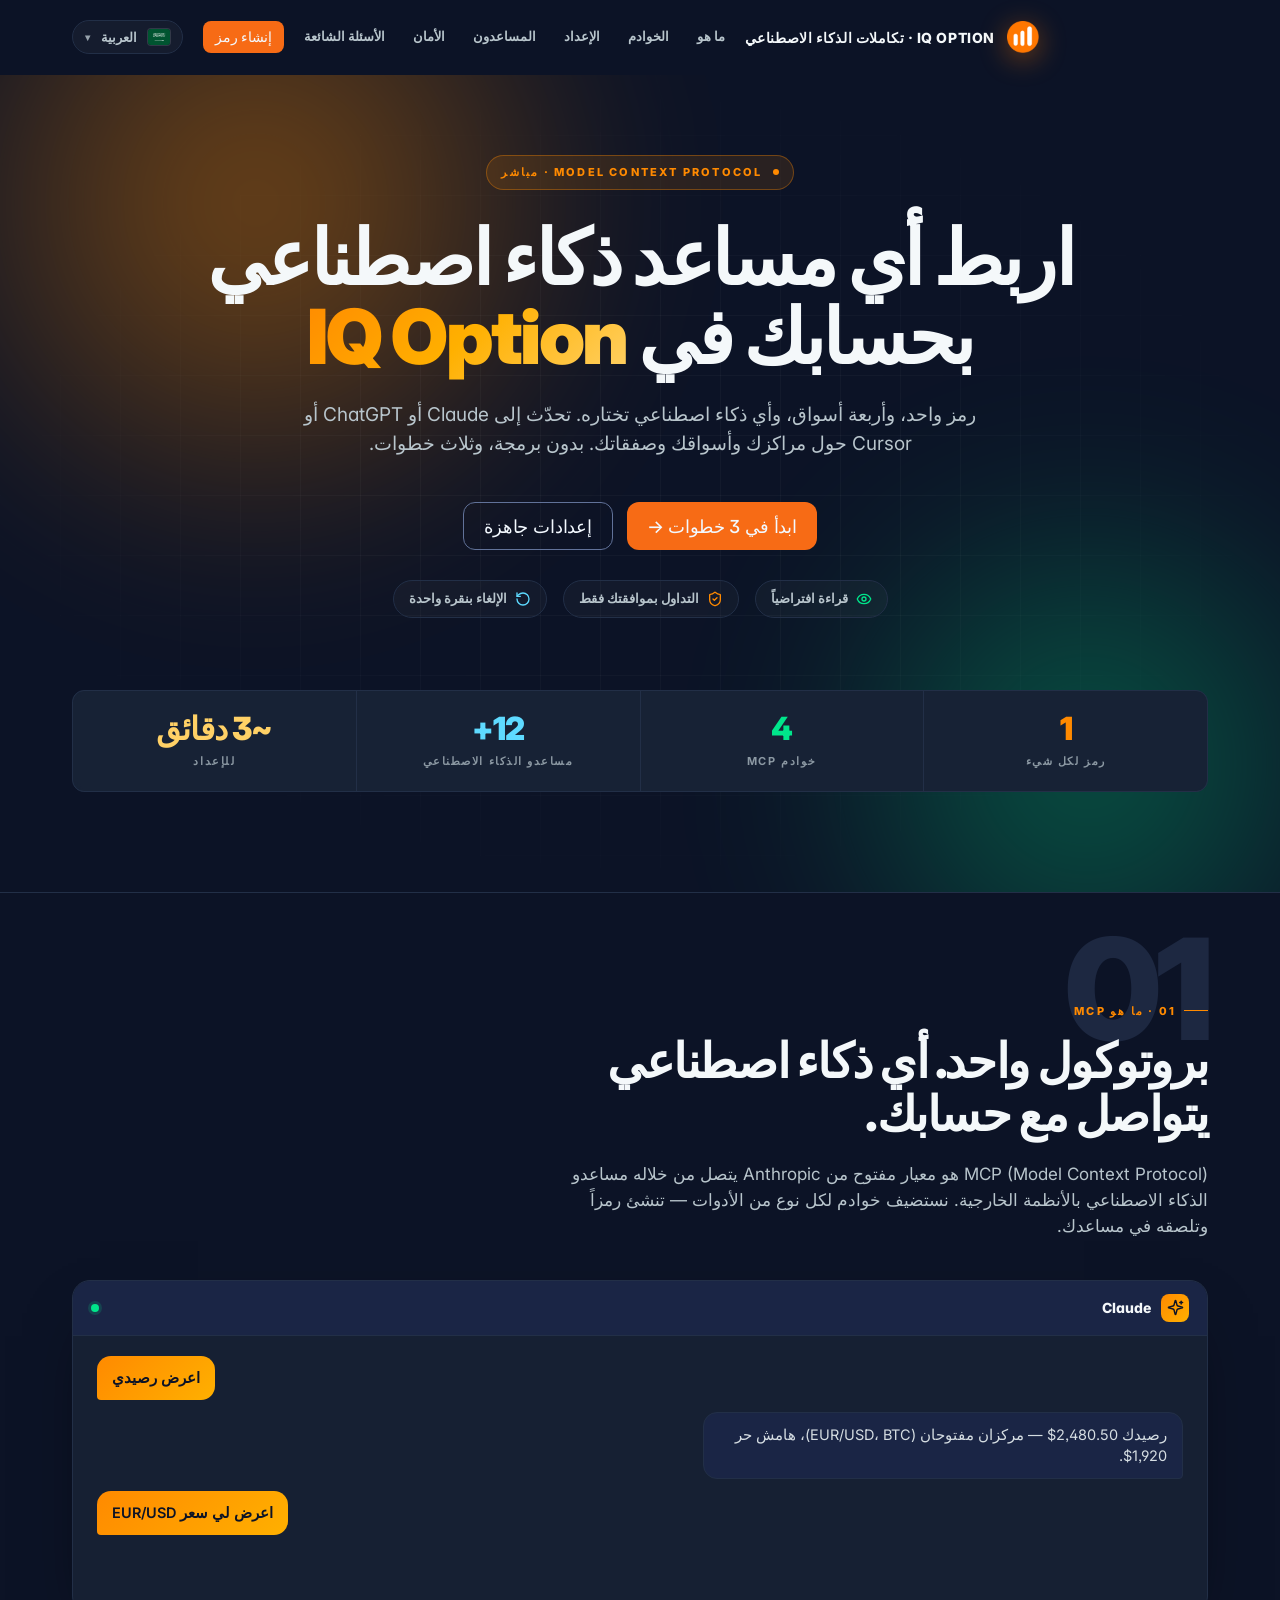
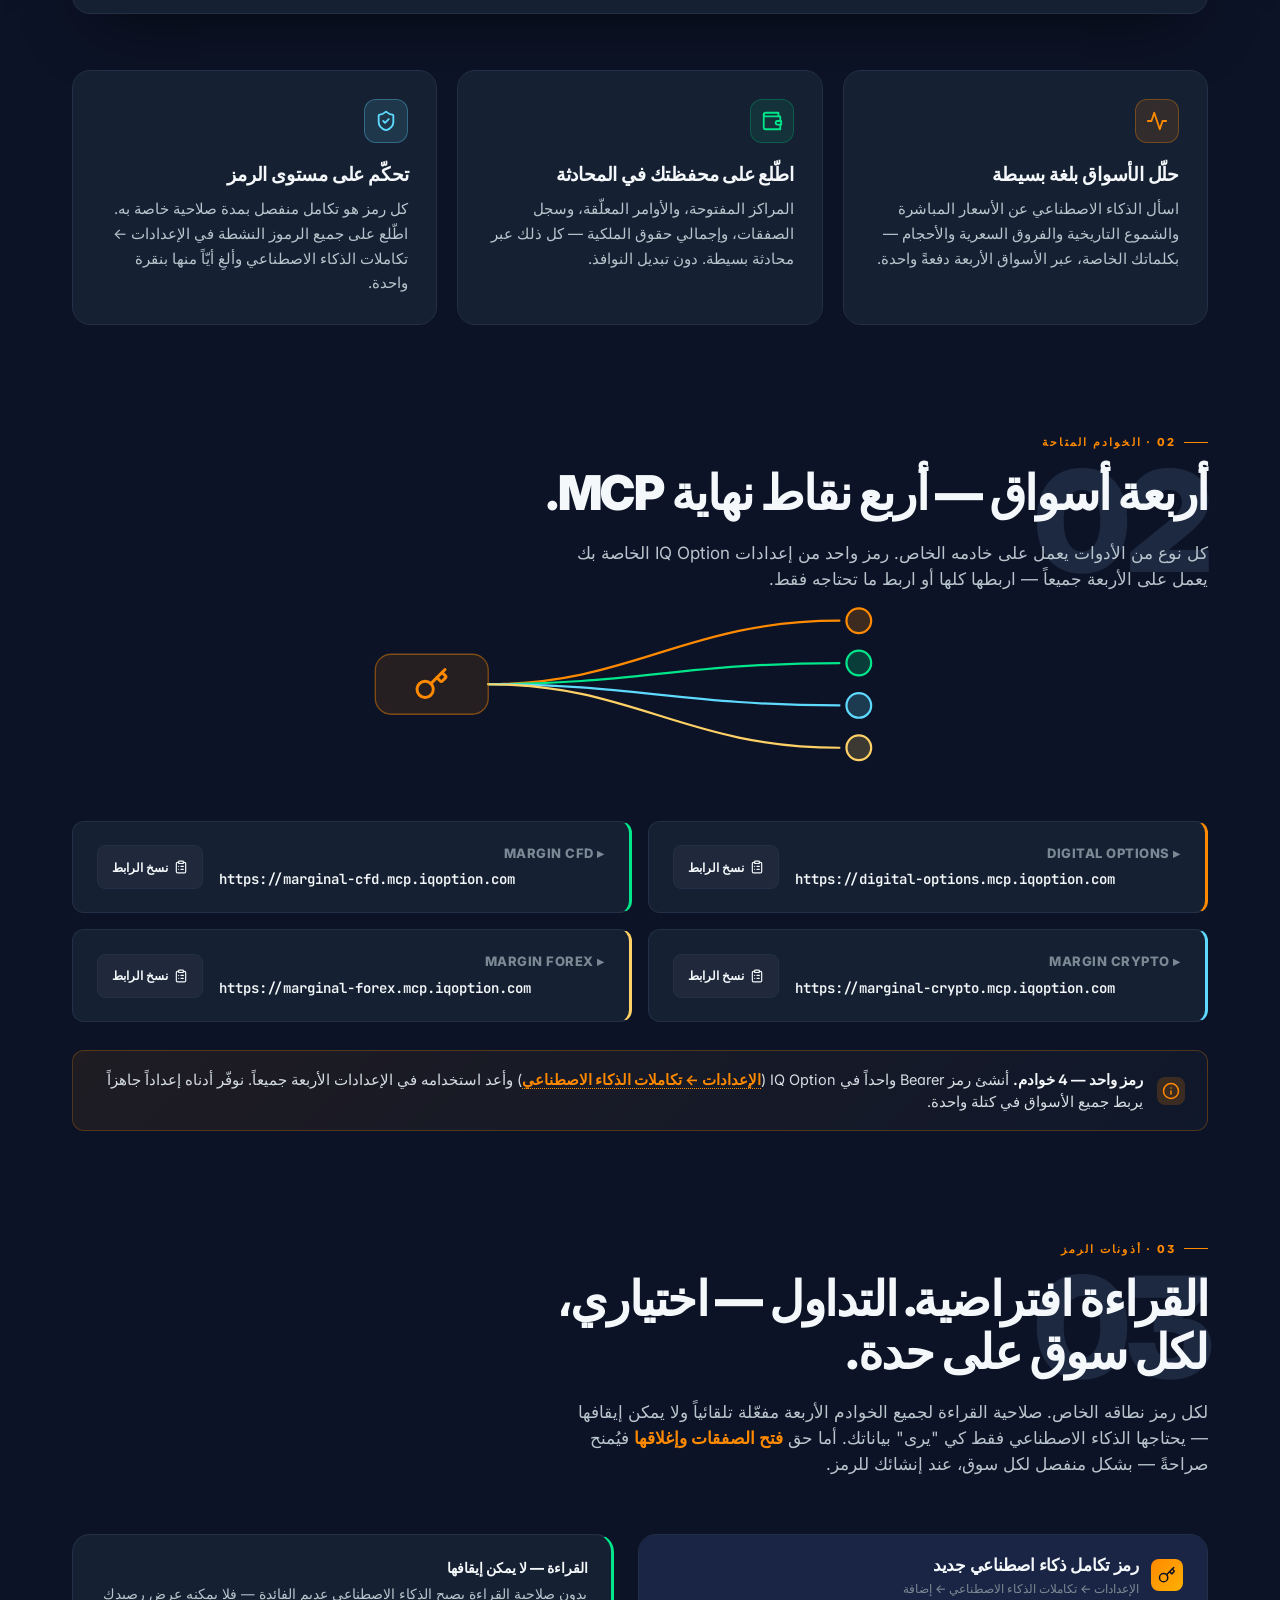
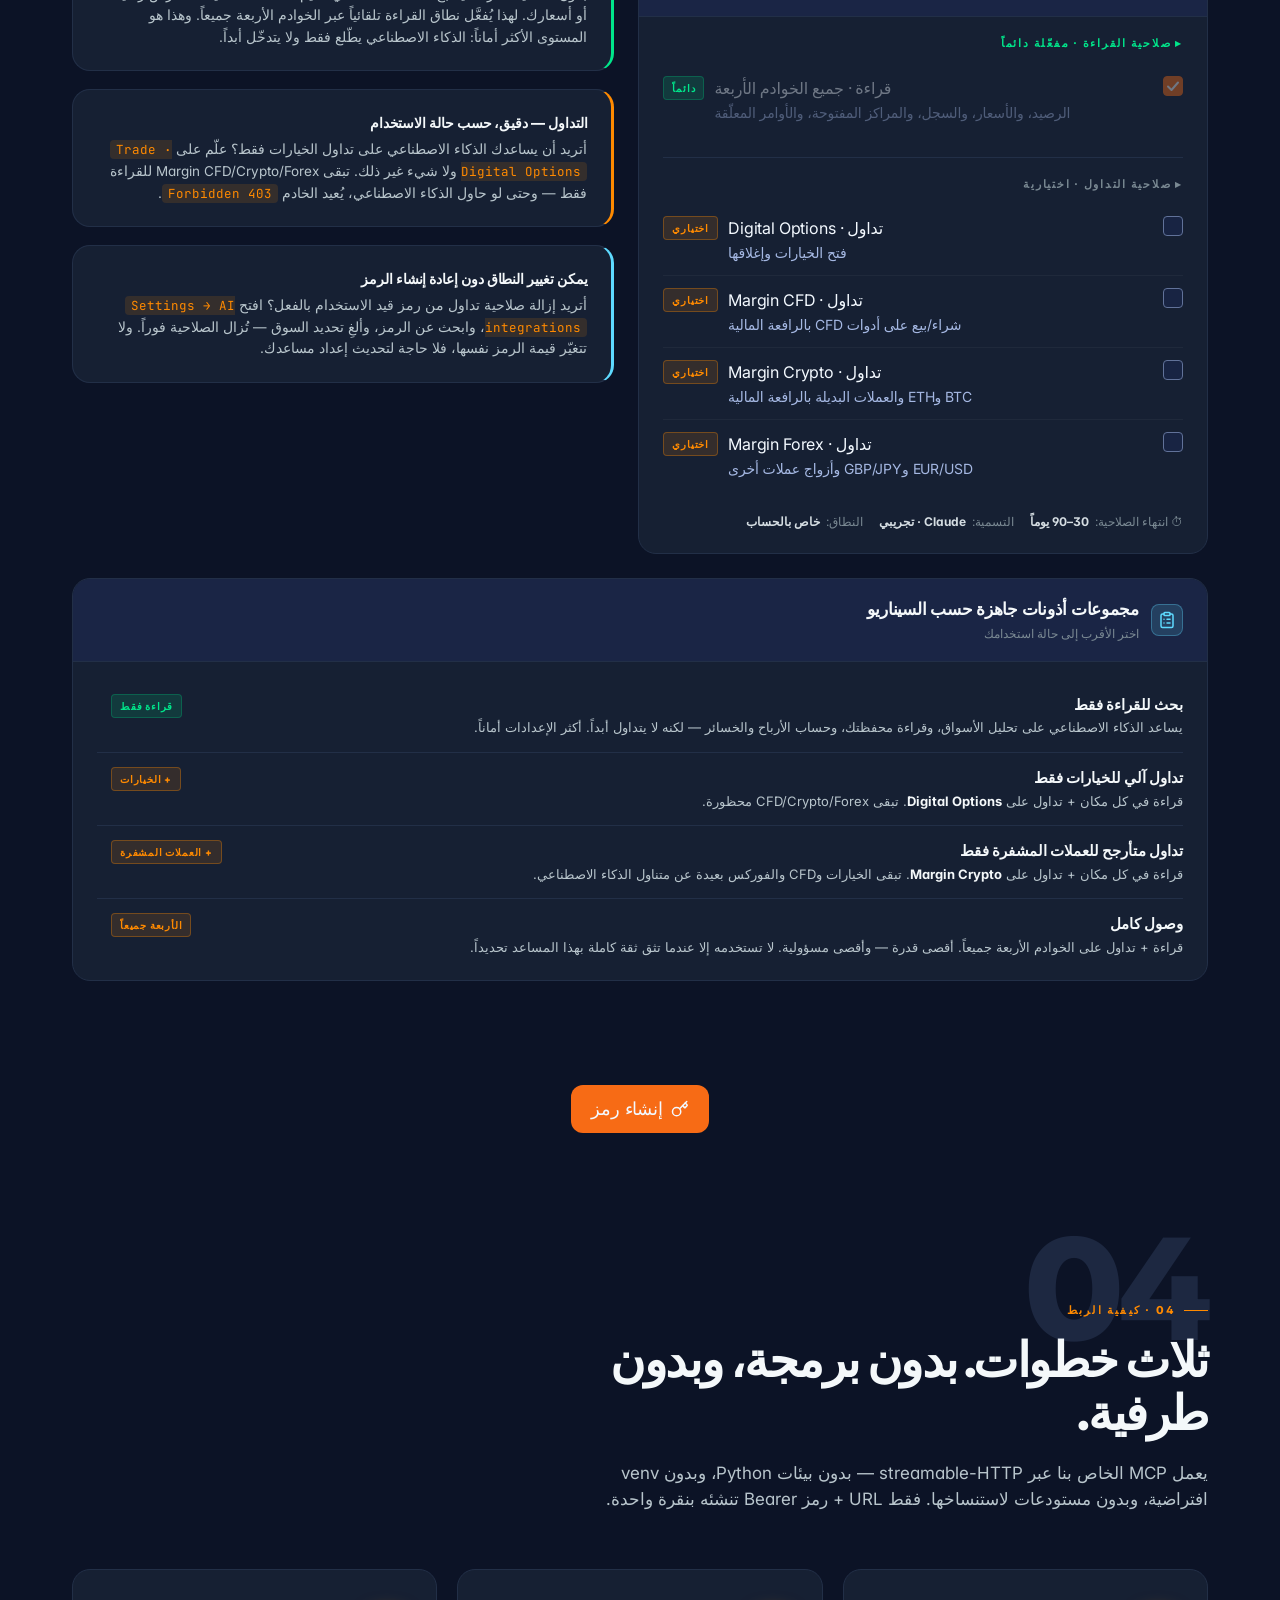
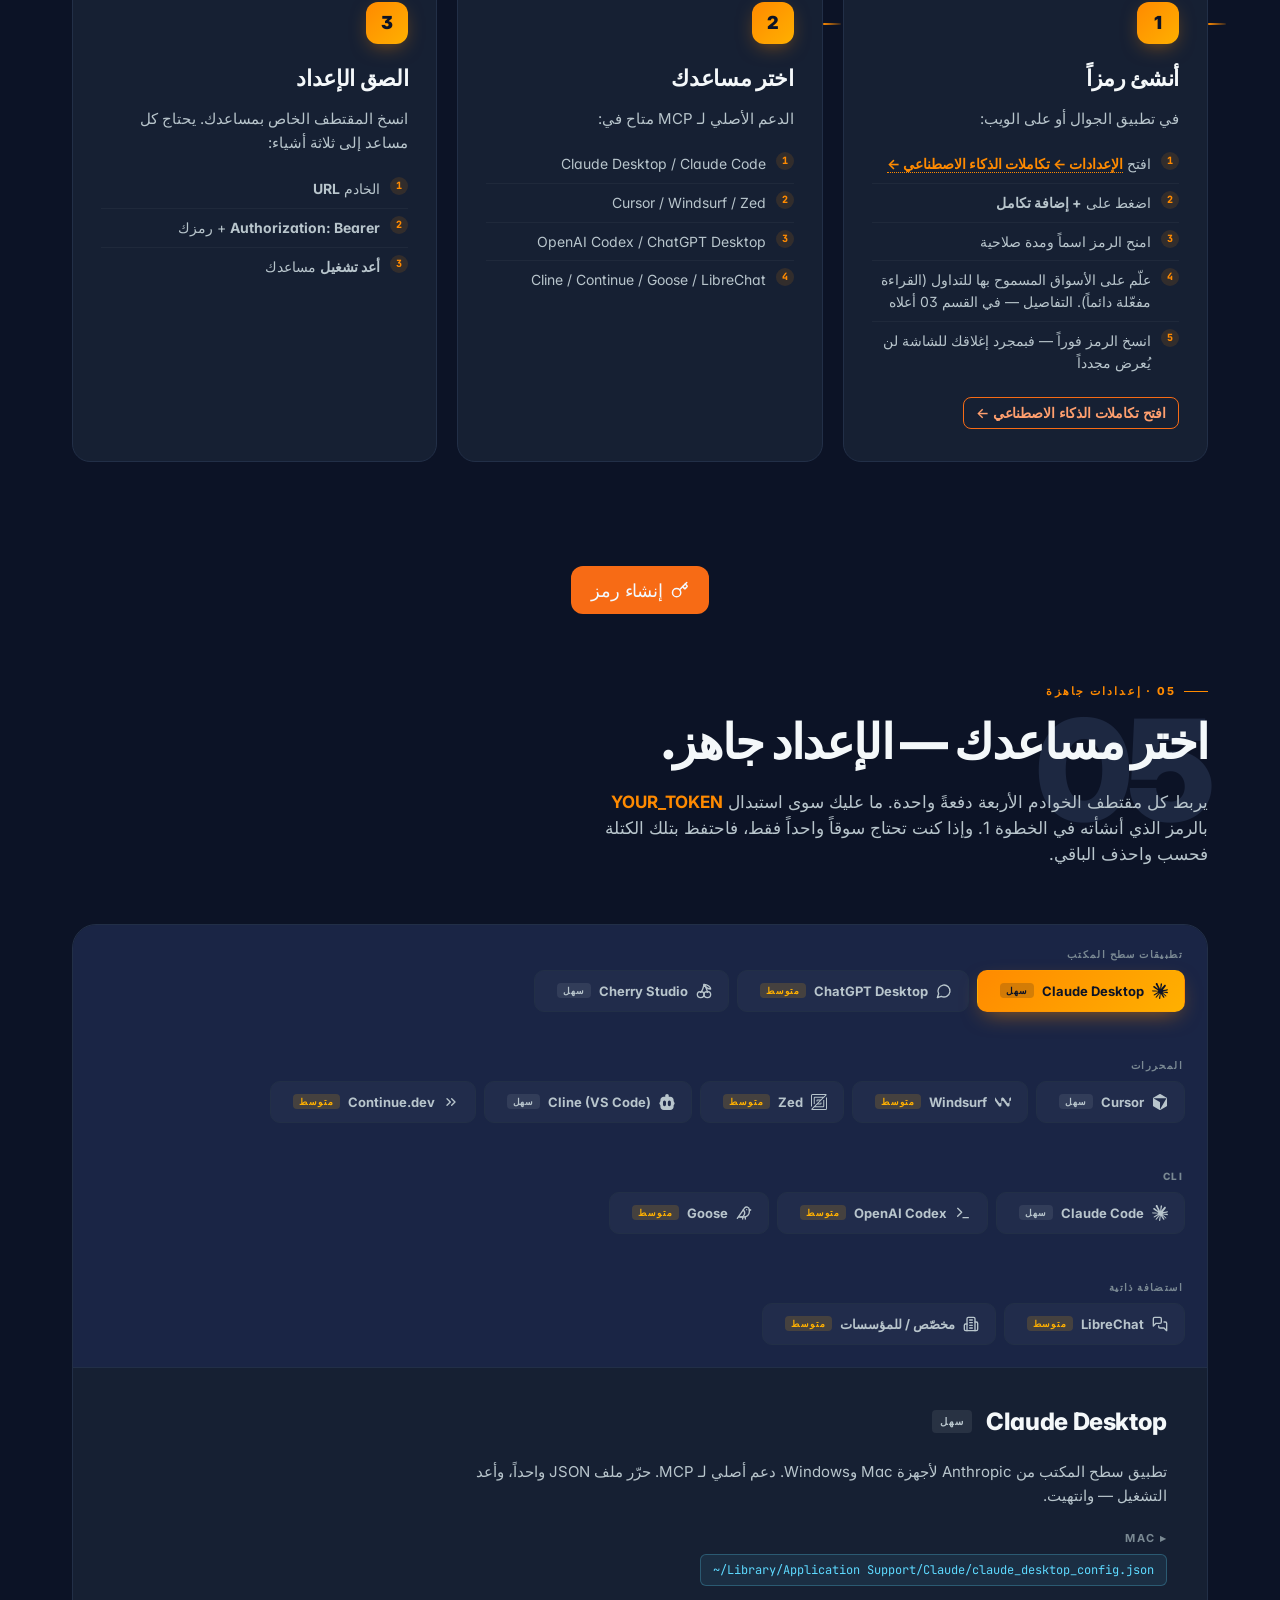
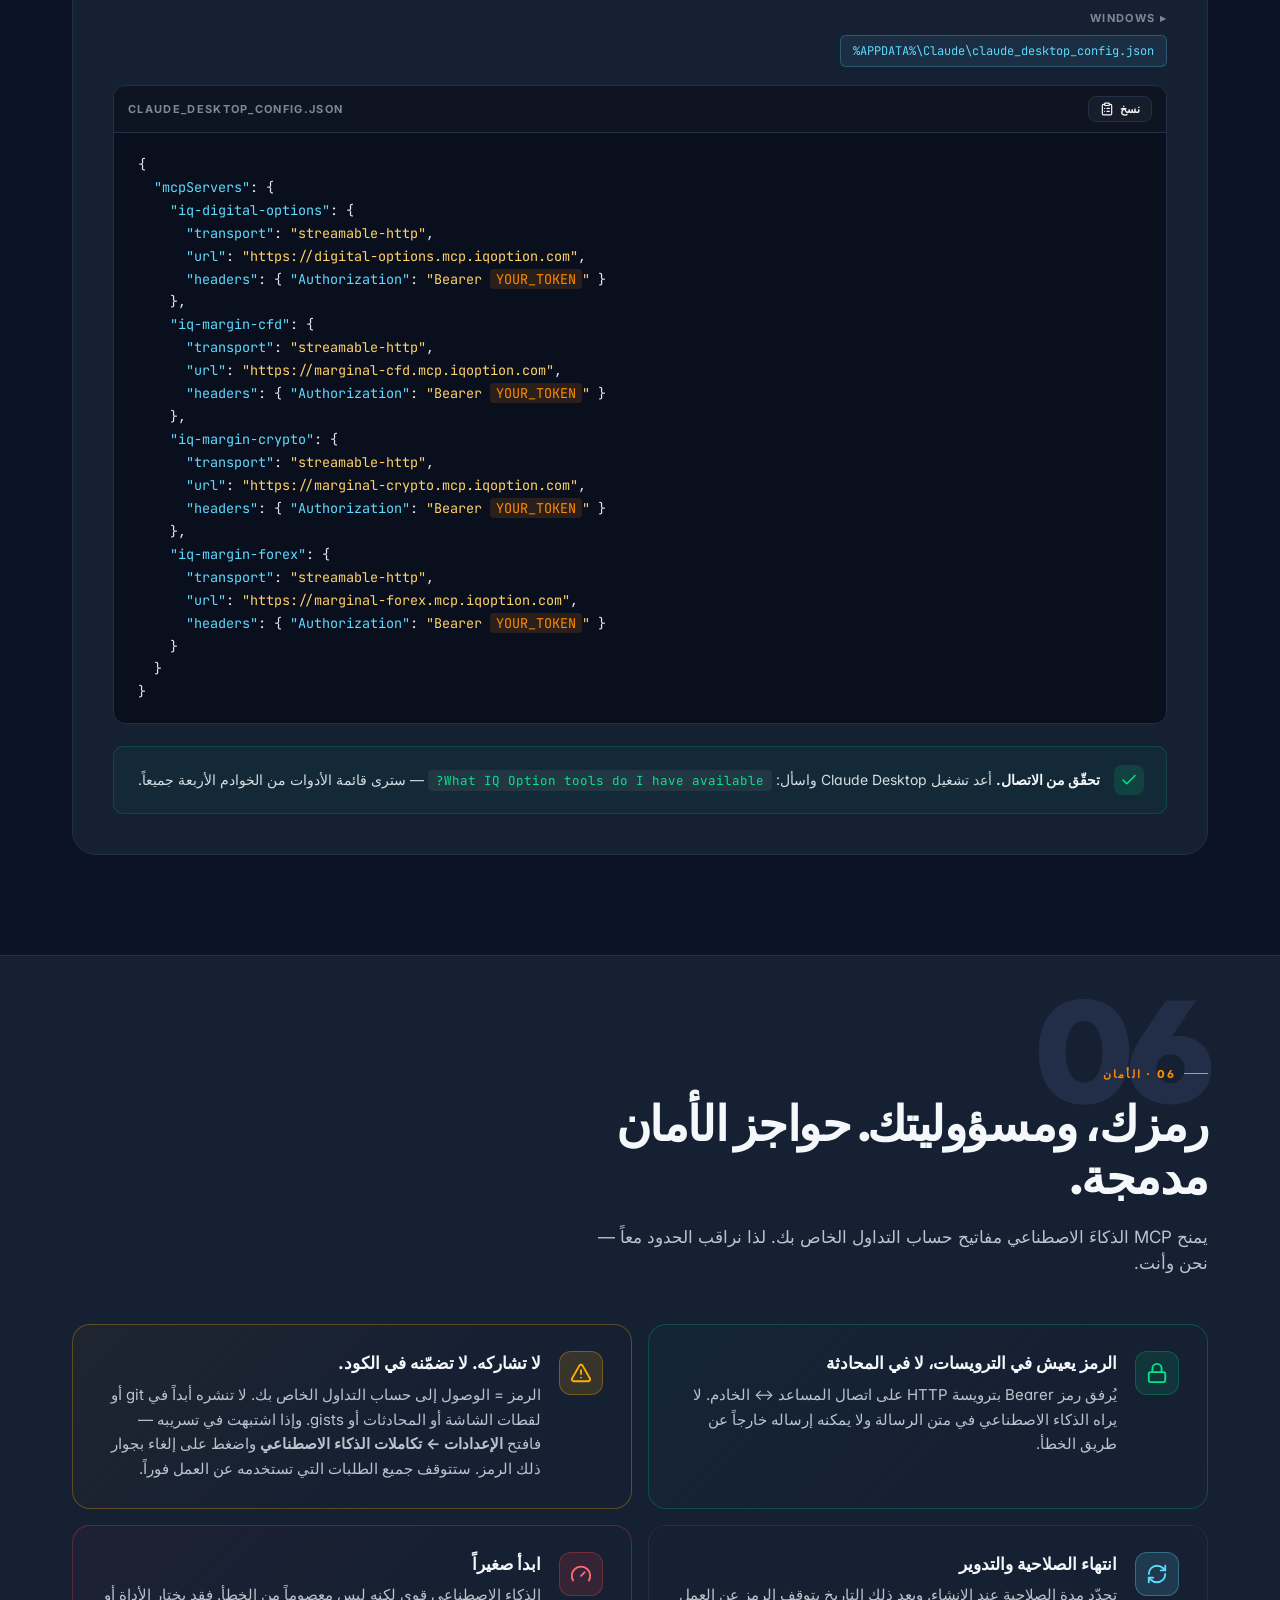
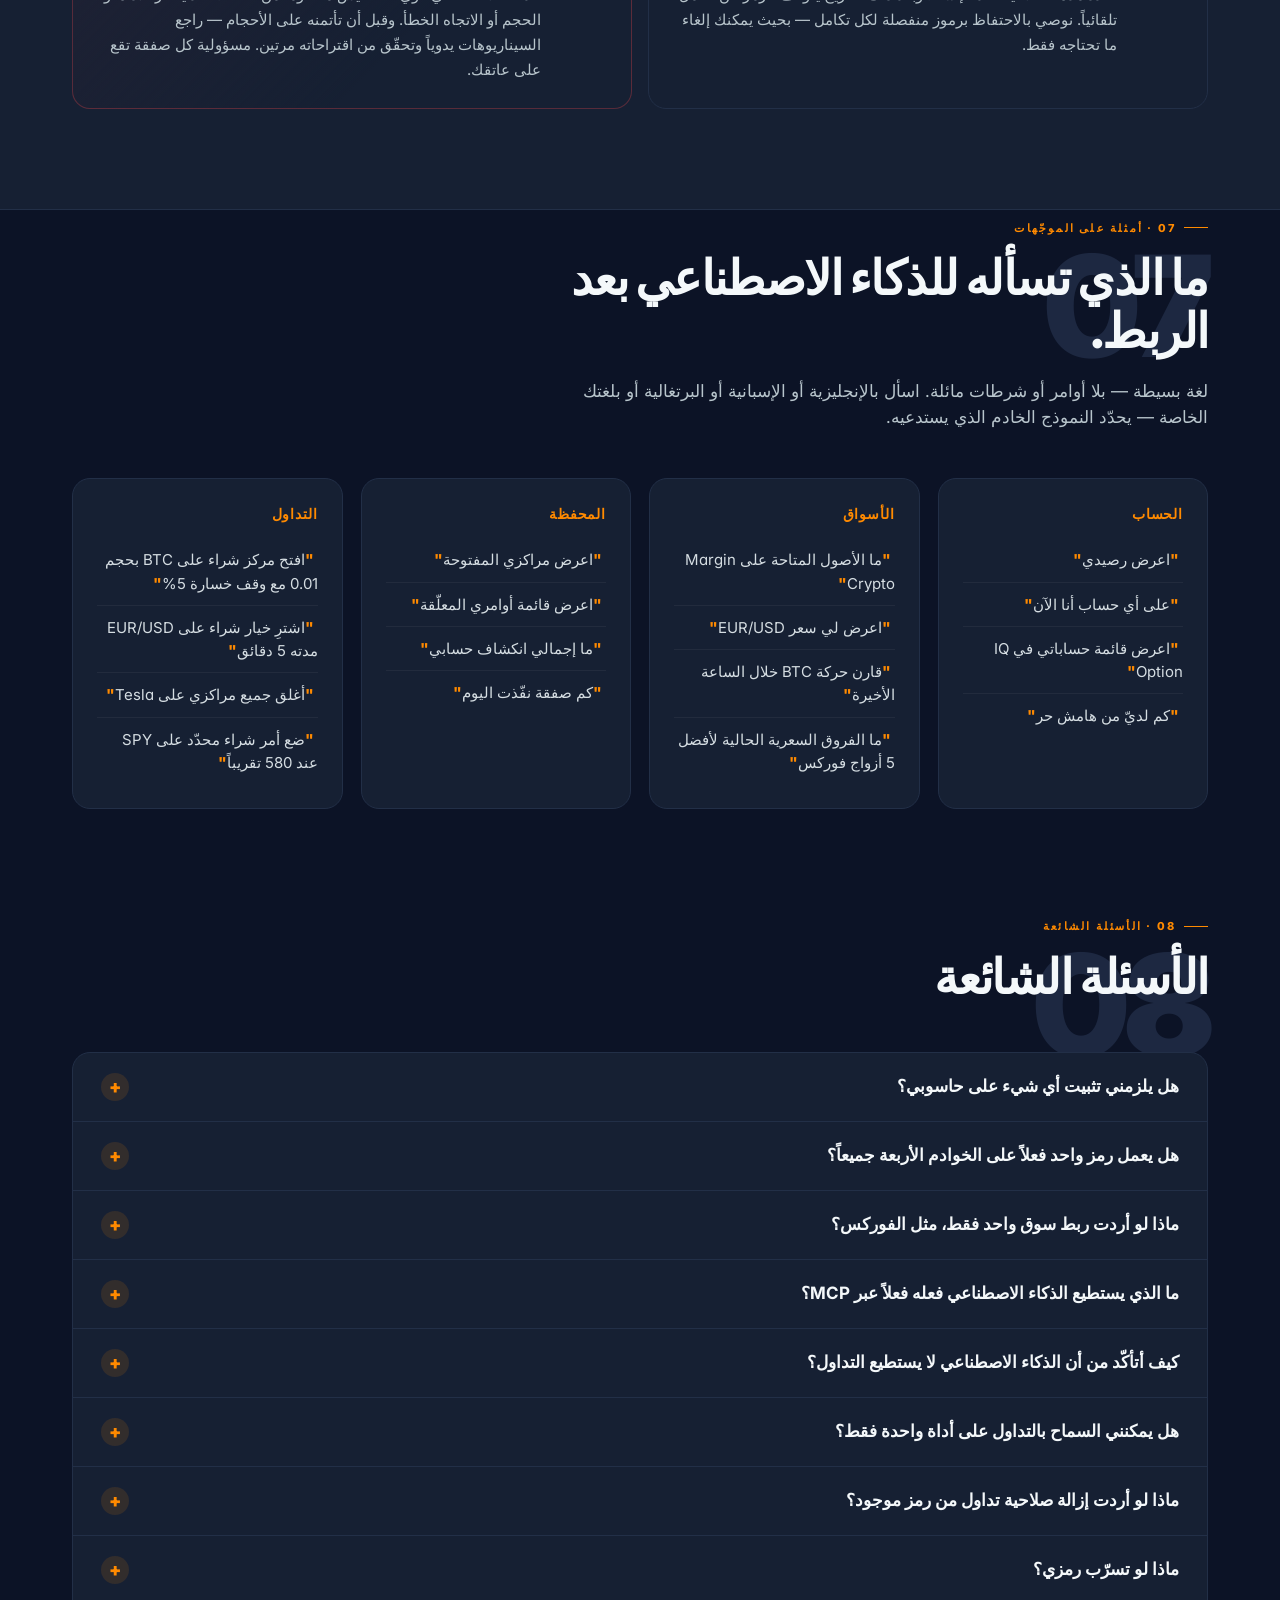
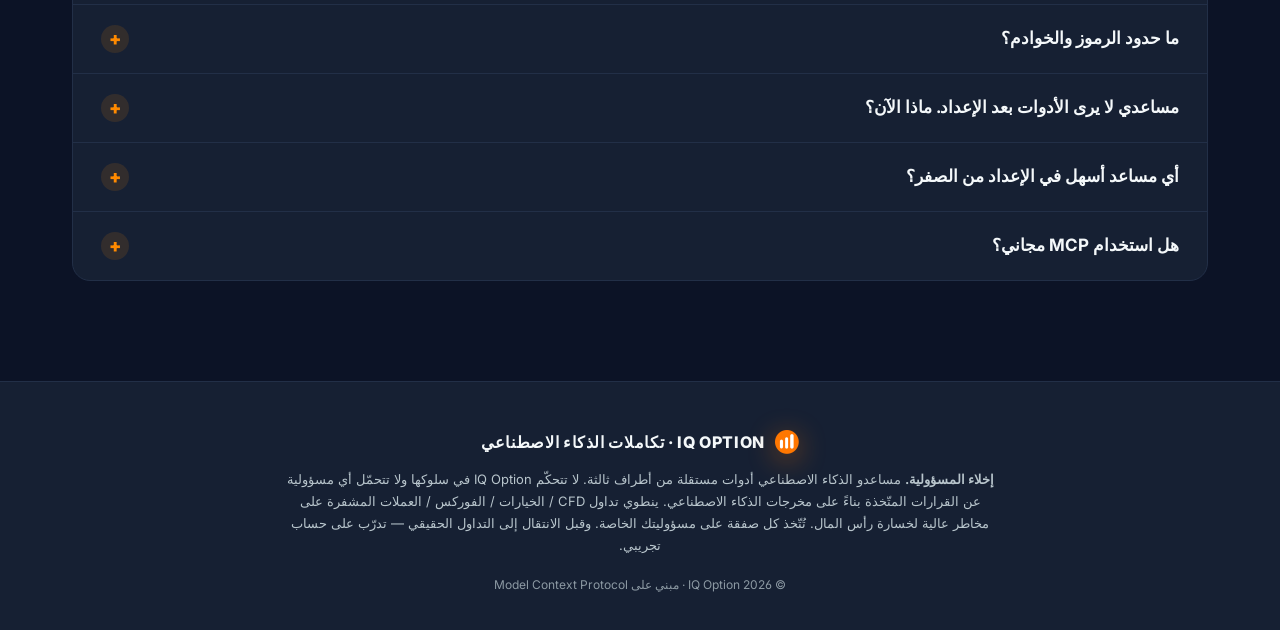
==== commit 361dfdd0: "Add signature wow-animation blocks (Emil framework) Five purpose-driven animated blocks, all transfo" ====
--- a/ar/index.html
+++ b/ar/index.html
@@ -3,6 +3,13 @@
 <head>
 <meta charset="UTF-8">
 <meta name="viewport" content="width=device-width, initial-scale=1">
+<!-- Google Tag Manager -->
+<script>(function(w,d,s,l,i){w[l]=w[l]||[];w[l].push({'gtm.start':
+new Date().getTime(),event:'gtm.js'});var f=d.getElementsByTagName(s)[0],
+j=d.createElement(s),dl=l!='dataLayer'?'&l='+l:'';j.async=true;j.src=
+'https://www.googletagmanager.com/gtm.js?id='+i+dl;f.parentNode.insertBefore(j,f);
+})(window,document,'script','dataLayer','GTM-W5H54HZ6');</script>
+<!-- End Google Tag Manager -->
 <title>اربط أي مساعد ذكاء اصطناعي بـ IQ Option · دليل تكامل MCP</title>
 <meta name="description" content="اربط Claude وChatGPT وCursor وأكثر من 12 مساعد ذكاء اصطناعي بحسابك في IQ Option عبر Model Context Protocol (MCP). رمز Bearer واحد، وأربعة خوادم للأسواق — الخيارات الرقمية، CFD، العملات المشفرة، الفوركس. بدون برمجة، وثلاث خطوات.">
 <meta name="keywords" content="IQ Option, MCP, Model Context Protocol, Claude, ChatGPT, Cursor, AI trading assistant, digital options, forex, crypto, CFD, Bearer token">
@@ -267,6 +274,10 @@
 </script>
 </head>
 <body>
+<!-- Google Tag Manager (noscript) -->
+<noscript><iframe src="https://www.googletagmanager.com/ns.html?id=GTM-W5H54HZ6"
+height="0" width="0" style="display:none;visibility:hidden"></iframe></noscript>
+<!-- End Google Tag Manager (noscript) -->
 <!-- ════════════════════════════════════════════════════════════════════
      HERO
      ════════════════════════════════════════════════════════════════════ -->
@@ -429,6 +440,22 @@
 <p class="section-sub">
       كل نوع من الأدوات يعمل على خادمه الخاص. رمز واحد من إعدادات IQ Option الخاصة بك يعمل على الأربعة جميعاً — اربطها كلها أو اربط ما تحتاجه فقط.
     </p>
+<div class="token-flow" aria-hidden="true">
+<svg viewBox="0 0 680 200" fill="none" role="img" xmlns="http://www.w3.org/2000/svg">
+<path class="flow-line c1" pathLength="1" d="M168 100 C 332 100, 392 28, 566 28"></path>
+<path class="flow-line c2" pathLength="1" d="M168 100 C 332 100, 392 76, 566 76"></path>
+<path class="flow-line c3" pathLength="1" d="M168 100 C 332 100, 392 124, 566 124"></path>
+<path class="flow-line c4" pathLength="1" d="M168 100 C 332 100, 392 172, 566 172"></path>
+<g class="flow-hub">
+<rect x="40" y="66" width="128" height="68" rx="18"></rect>
+<use href="#i-key" x="84" y="80" width="40" height="40" class="ic hub-key"></use>
+</g>
+<g class="flow-node c1"><circle cx="588" cy="28" r="14"></circle></g>
+<g class="flow-node c2"><circle cx="588" cy="76" r="14"></circle></g>
+<g class="flow-node c3"><circle cx="588" cy="124" r="14"></circle></g>
+<g class="flow-node c4"><circle cx="588" cy="172" r="14"></circle></g>
+</svg>
+</div>
 <div class="servers-row">
 <div class="srv-card">
 <div class="srv-info">
--- a/assets/css/styles.css
+++ b/assets/css/styles.css
@@ -1548,3 +1548,132 @@
     .chat-typing { display: none !important; }
     .copy-btn.copied { animation: none !important; }
   }
+
+  /* ════════════════════════════════════════════════════════════════════
+     WOW LAYER · signature animated blocks (Emil framework)
+     Each has a purpose: explanation (flow diagram, steps), state
+     (token pulse), or rare-view delight (icon draw, hero glow/sheen).
+     ════════════════════════════════════════════════════════════════════ */
+
+  /* ── "1 token → 4 servers" flow diagram (explanation) ─────────────── */
+  .token-flow { max-width: 600px; margin: 4px auto 36px; }
+  .token-flow svg { width: 100%; height: auto; overflow: visible; display: block; }
+  /* Base = final visible state; the .is-inview animation plays FROM hidden
+     with 'backwards' fill (holds hidden through stagger, reverts to visible
+     after) → the diagram also renders fully without JS. */
+  .flow-line { fill: none; stroke-width: 2.5; stroke-linecap: round; stroke-dasharray: 1; stroke-dashoffset: 0; }
+  .flow-line.c1 { stroke: var(--accent); }
+  .flow-line.c2 { stroke: var(--success-bright); }
+  .flow-line.c3 { stroke: var(--cyan); }
+  .flow-line.c4 { stroke: var(--gold); }
+  .token-flow.is-inview .flow-line { animation: flowDraw 0.8s var(--ease-out) backwards; }
+  .token-flow.is-inview .flow-line.c1 { animation-delay: 0.15s; }
+  .token-flow.is-inview .flow-line.c2 { animation-delay: 0.30s; }
+  .token-flow.is-inview .flow-line.c3 { animation-delay: 0.45s; }
+  .token-flow.is-inview .flow-line.c4 { animation-delay: 0.60s; }
+  @keyframes flowDraw { from { stroke-dashoffset: 1; } }
+
+  .flow-hub { transform-box: fill-box; transform-origin: center; }
+  .flow-hub rect { fill: rgba(255,138,0,0.10); stroke: rgba(255,138,0,0.45); stroke-width: 1.5; }
+  .flow-hub .hub-key { width: 40px; height: 40px; color: var(--accent); stroke: var(--accent); }
+  .token-flow.is-inview .flow-hub { animation: nodePop 0.5s var(--ease-spring) backwards; }
+
+  .flow-node { transform-box: fill-box; transform-origin: center; }
+  .flow-node circle { stroke-width: 2.5; }
+  .flow-node.c1 circle { fill: rgba(255,138,0,0.20); stroke: var(--accent); }
+  .flow-node.c2 circle { fill: rgba(0,230,139,0.20); stroke: var(--success-bright); }
+  .flow-node.c3 circle { fill: rgba(94,218,255,0.20); stroke: var(--cyan); }
+  .flow-node.c4 circle { fill: rgba(255,209,102,0.20); stroke: var(--gold); }
+  .token-flow.is-inview .flow-node.c1 { animation: nodePop 0.5s var(--ease-spring) 0.55s backwards; }
+  .token-flow.is-inview .flow-node.c2 { animation: nodePop 0.5s var(--ease-spring) 0.70s backwards; }
+  .token-flow.is-inview .flow-node.c3 { animation: nodePop 0.5s var(--ease-spring) 0.85s backwards; }
+  .token-flow.is-inview .flow-node.c4 { animation: nodePop 0.5s var(--ease-spring) 1.00s backwards; }
+  @keyframes nodePop { from { opacity: 0; transform: scale(0.4); } }
+
+  /* ── Icons draw themselves on reveal (delight) ────────────────────── */
+  .cap-card.in .cap-ic .ic,
+  .safety-grid.is-inview .safety-ic .ic { animation: iconDraw 0.9s var(--ease-out) backwards; }
+  .cap-grid .cap-card:nth-child(2).in .cap-ic .ic { animation-delay: 0.10s; }
+  .cap-grid .cap-card:nth-child(3).in .cap-ic .ic { animation-delay: 0.20s; }
+  .safety-grid.is-inview .safety-card:nth-child(2) .safety-ic .ic { animation-delay: 0.10s; }
+  .safety-grid.is-inview .safety-card:nth-child(3) .safety-ic .ic { animation-delay: 0.20s; }
+  .safety-grid.is-inview .safety-card:nth-child(4) .safety-ic .ic { animation-delay: 0.30s; }
+  @keyframes iconDraw {
+    from { stroke-dasharray: 100; stroke-dashoffset: 100; }
+    to   { stroke-dasharray: 100; stroke-dashoffset: 0; }
+  }
+
+  /* ── Setup steps: numbers pop in sequence + gap connectors (explain) ─ */
+  .steps.is-inview .step-num { animation: numPop 0.55s var(--ease-spring); }
+  .steps.is-inview .step:nth-child(2) .step-num { animation-delay: 0.18s; }
+  .steps.is-inview .step:nth-child(3) .step-num { animation-delay: 0.36s; }
+  @keyframes numPop {
+    0%   { transform: scale(0.5); box-shadow: 0 0 0 0 rgba(255,138,0,0.6); }
+    60%  { box-shadow: 0 8px 30px -4px rgba(255,138,0,0.85); }
+    100% { transform: scale(1); }
+  }
+  .steps .step:not(:last-child)::after {
+    content: "";
+    position: absolute;
+    top: 53px; right: -19px;
+    width: 18px; height: 2px;
+    border-radius: 2px;
+    background: linear-gradient(90deg, var(--accent), rgba(255,138,0,0.15));
+    transform: scaleX(0);
+    transform-origin: left center;
+    z-index: 2;
+  }
+  .steps.is-inview .step:nth-child(1)::after { animation: railDraw 0.4s var(--ease-out) 0.30s forwards; }
+  .steps.is-inview .step:nth-child(2)::after { animation: railDraw 0.4s var(--ease-out) 0.48s forwards; }
+  @keyframes railDraw { to { transform: scaleX(1); } }
+  @media (max-width: 880px) { .steps .step:not(:last-child)::after { display: none; } }
+
+  /* ── YOUR_TOKEN pulse — draws the eye to "replace this" (state) ────── */
+  .picker-shell.is-inview .pb-tab.active .tk-token { animation: tokenPulse 1.8s var(--ease-in-out) 0.4s 2; }
+  @keyframes tokenPulse {
+    0%, 100% { box-shadow: 0 0 0 0 rgba(255,138,0,0); background: rgba(255,138,0,0.13); }
+    50%      { box-shadow: 0 0 0 4px rgba(255,138,0,0.22); background: rgba(255,138,0,0.34); }
+  }
+
+  /* ── Pointer-reactive hero glow (decorative; spring-followed in JS) ── */
+  .hero-cursor-glow {
+    position: absolute;
+    top: 0; left: 0;
+    width: 460px; height: 460px;
+    margin: -230px 0 0 -230px;
+    border-radius: 50%;
+    background: radial-gradient(circle, rgba(255,138,0,0.16) 0%, rgba(255,138,0,0) 62%);
+    pointer-events: none;
+    z-index: 1;
+    opacity: 0;
+    transition: opacity 0.45s var(--ease-out);
+    will-change: transform;
+  }
+  .hero-shell:hover .hero-cursor-glow { opacity: 1; }
+
+  /* ── Hero headline: one-time light sweep on entrance (delight) ─────── */
+  .hero-title .hero-grad { animation: sheen 1.5s var(--ease-out) 0.7s 1; }
+  @keyframes sheen {
+    0% {
+      background-image: linear-gradient(100deg, #FF8A00 0%, #FFB000 28%, #FFF3D6 46%, #FFD166 60%, #FFB000 100%);
+      background-size: 260% 100%;
+      background-position: 120% 0;
+    }
+    100% {
+      background-image: linear-gradient(100deg, #FF8A00 0%, #FFB000 28%, #FFF3D6 46%, #FFD166 60%, #FFB000 100%);
+      background-size: 260% 100%;
+      background-position: -40% 0;
+    }
+  }
+
+  /* ── Reduced motion: land everything in its final, legible state ──── */
+  @media (prefers-reduced-motion: reduce) {
+    .flow-line { stroke-dashoffset: 0 !important; animation: none !important; }
+    .flow-hub, .flow-node { opacity: 1 !important; transform: none !important; animation: none !important; }
+    .cap-card .cap-ic .ic, .safety-card .safety-ic .ic { animation: none !important; stroke-dasharray: 0 !important; }
+    .steps .step-num { animation: none !important; transform: none !important; }
+    .steps .step:not(:last-child)::after { animation: none !important; transform: scaleX(1); }
+    .tk-token { animation: none !important; }
+    .hero-cursor-glow { display: none !important; }
+    .hero-title .hero-grad { animation: none !important; }
+  }
